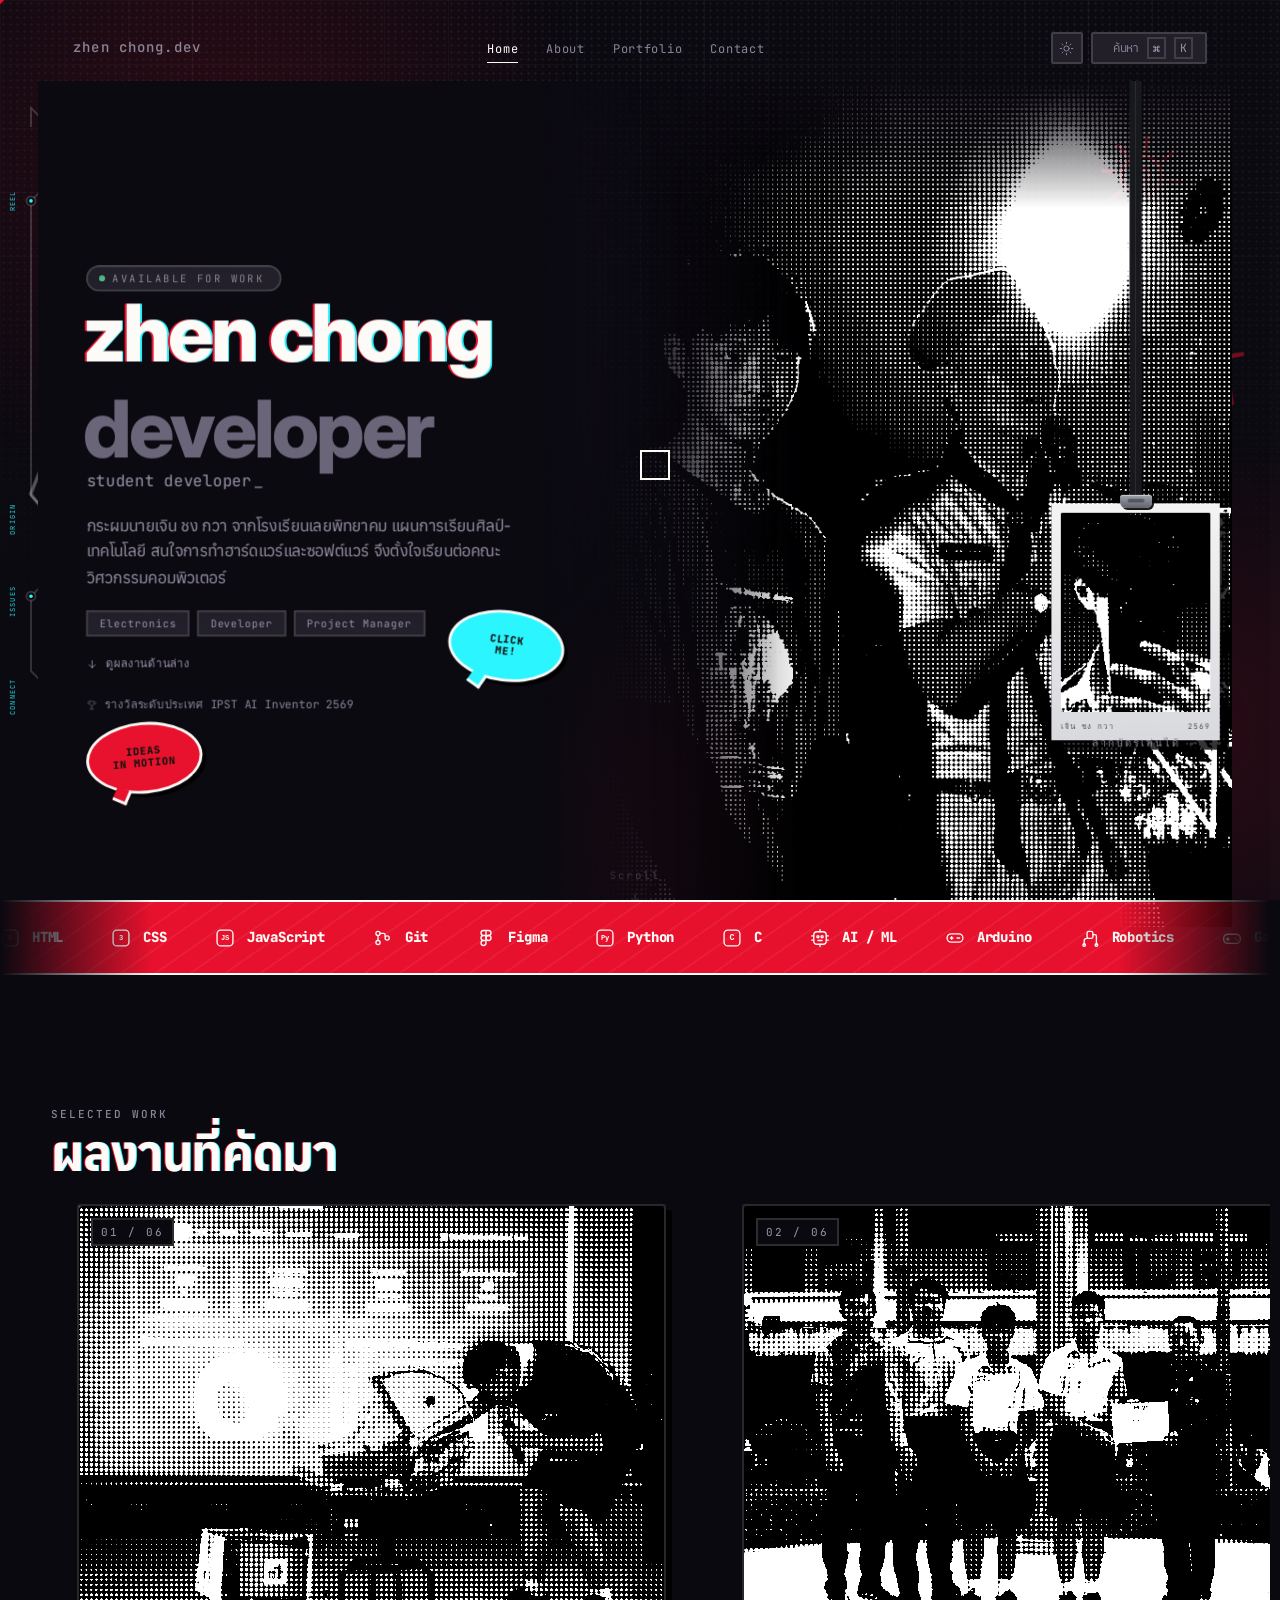
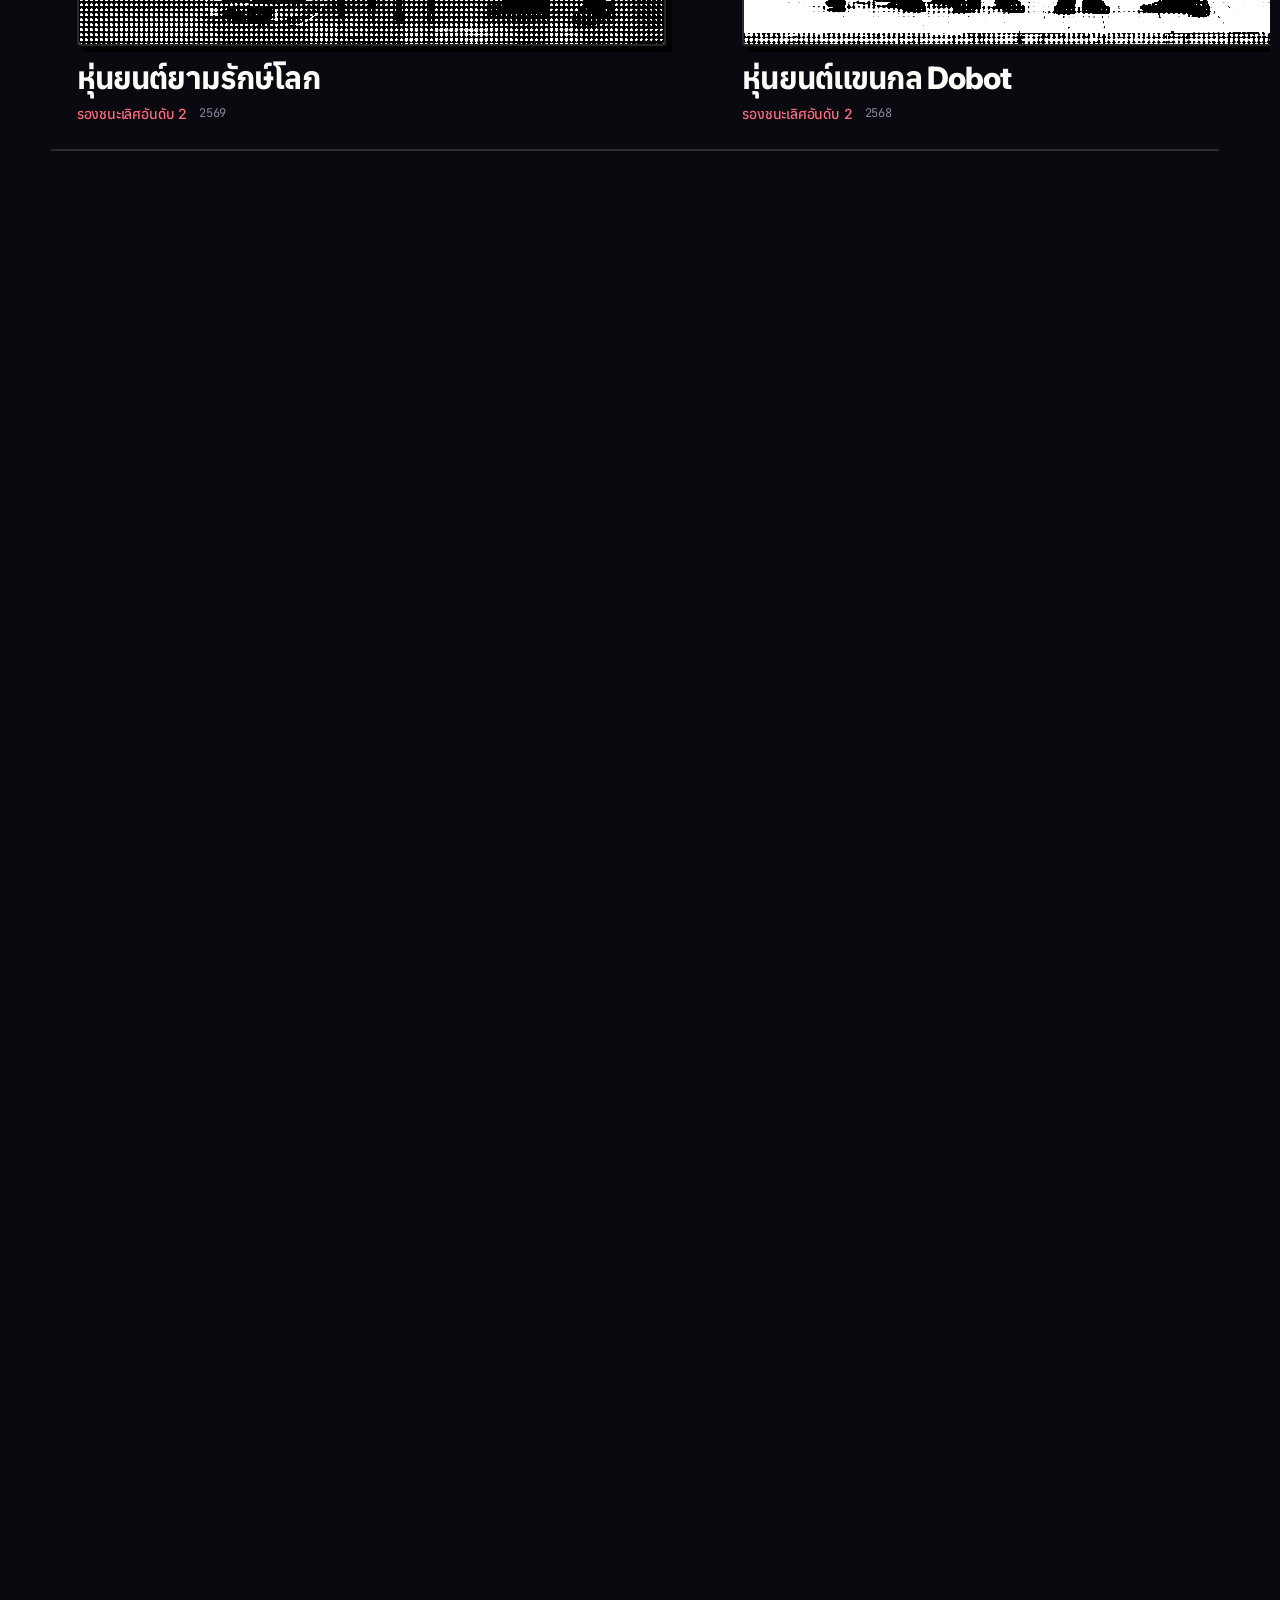
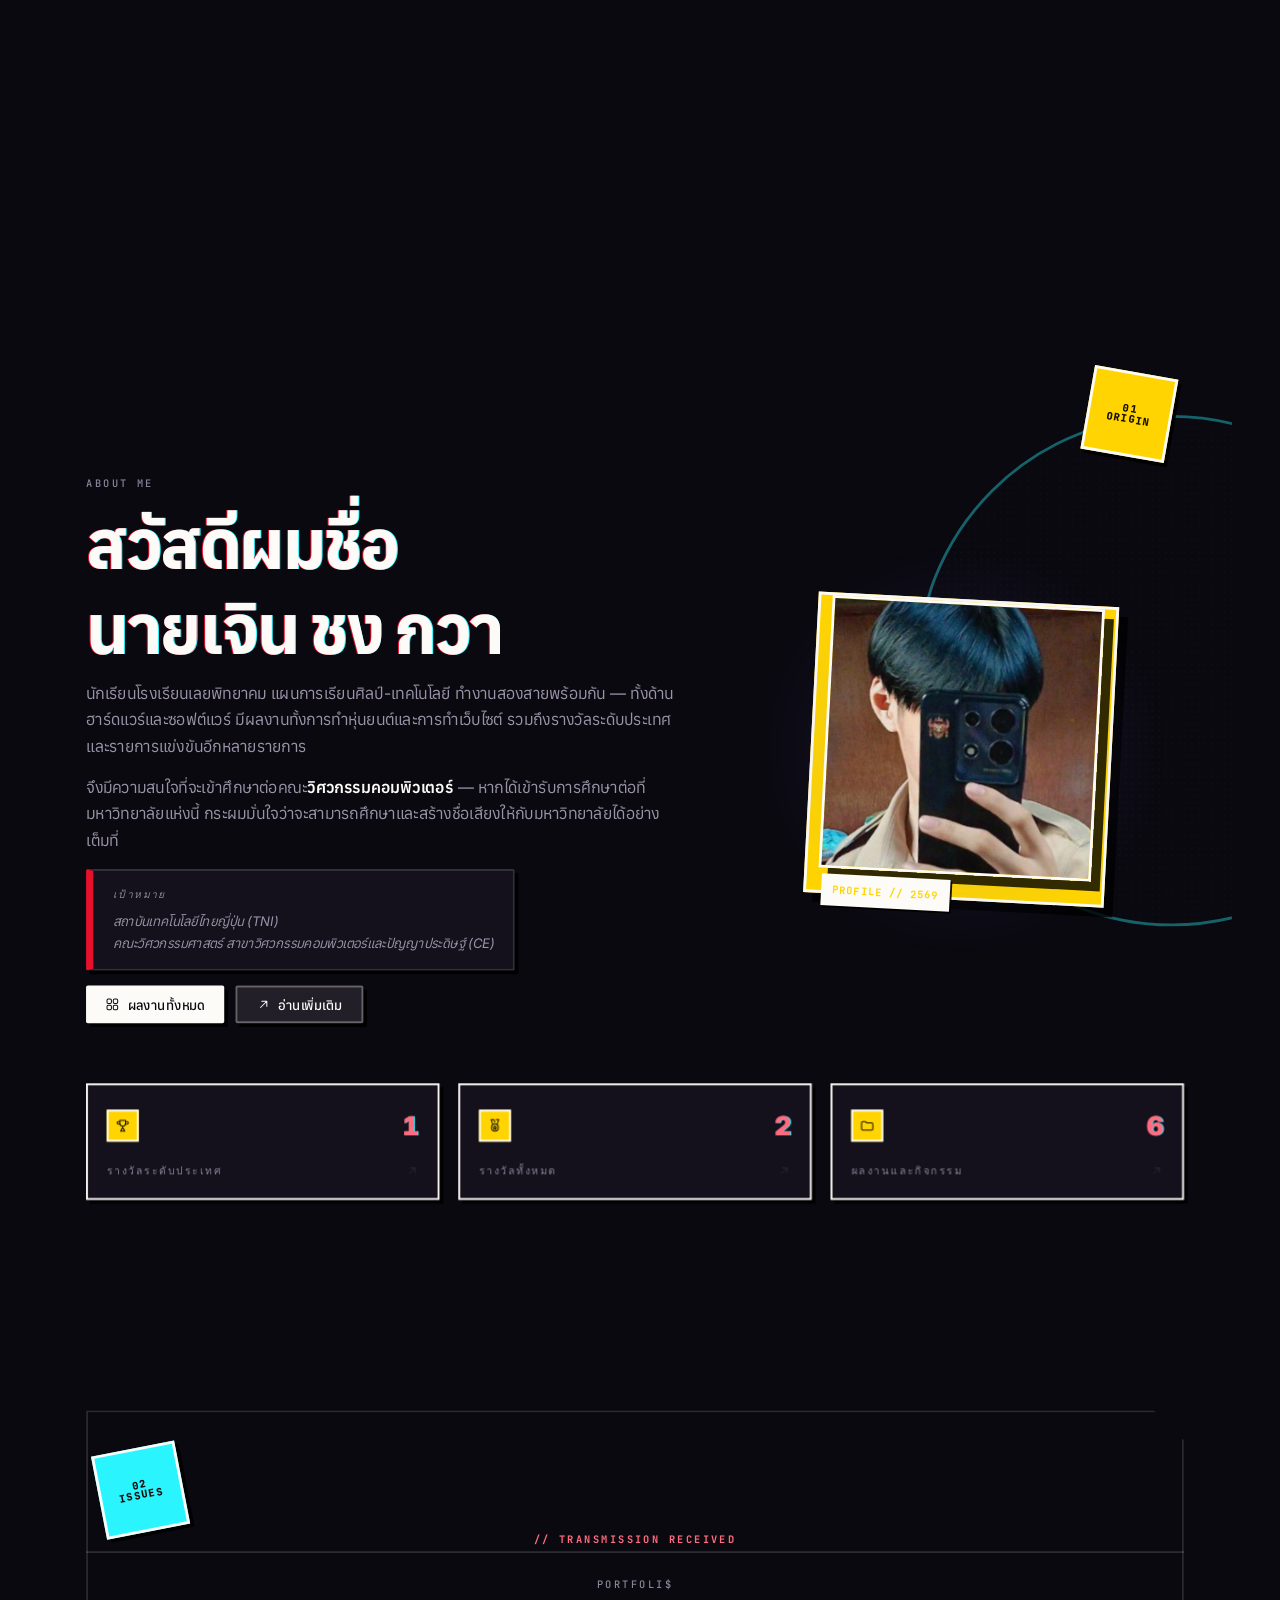
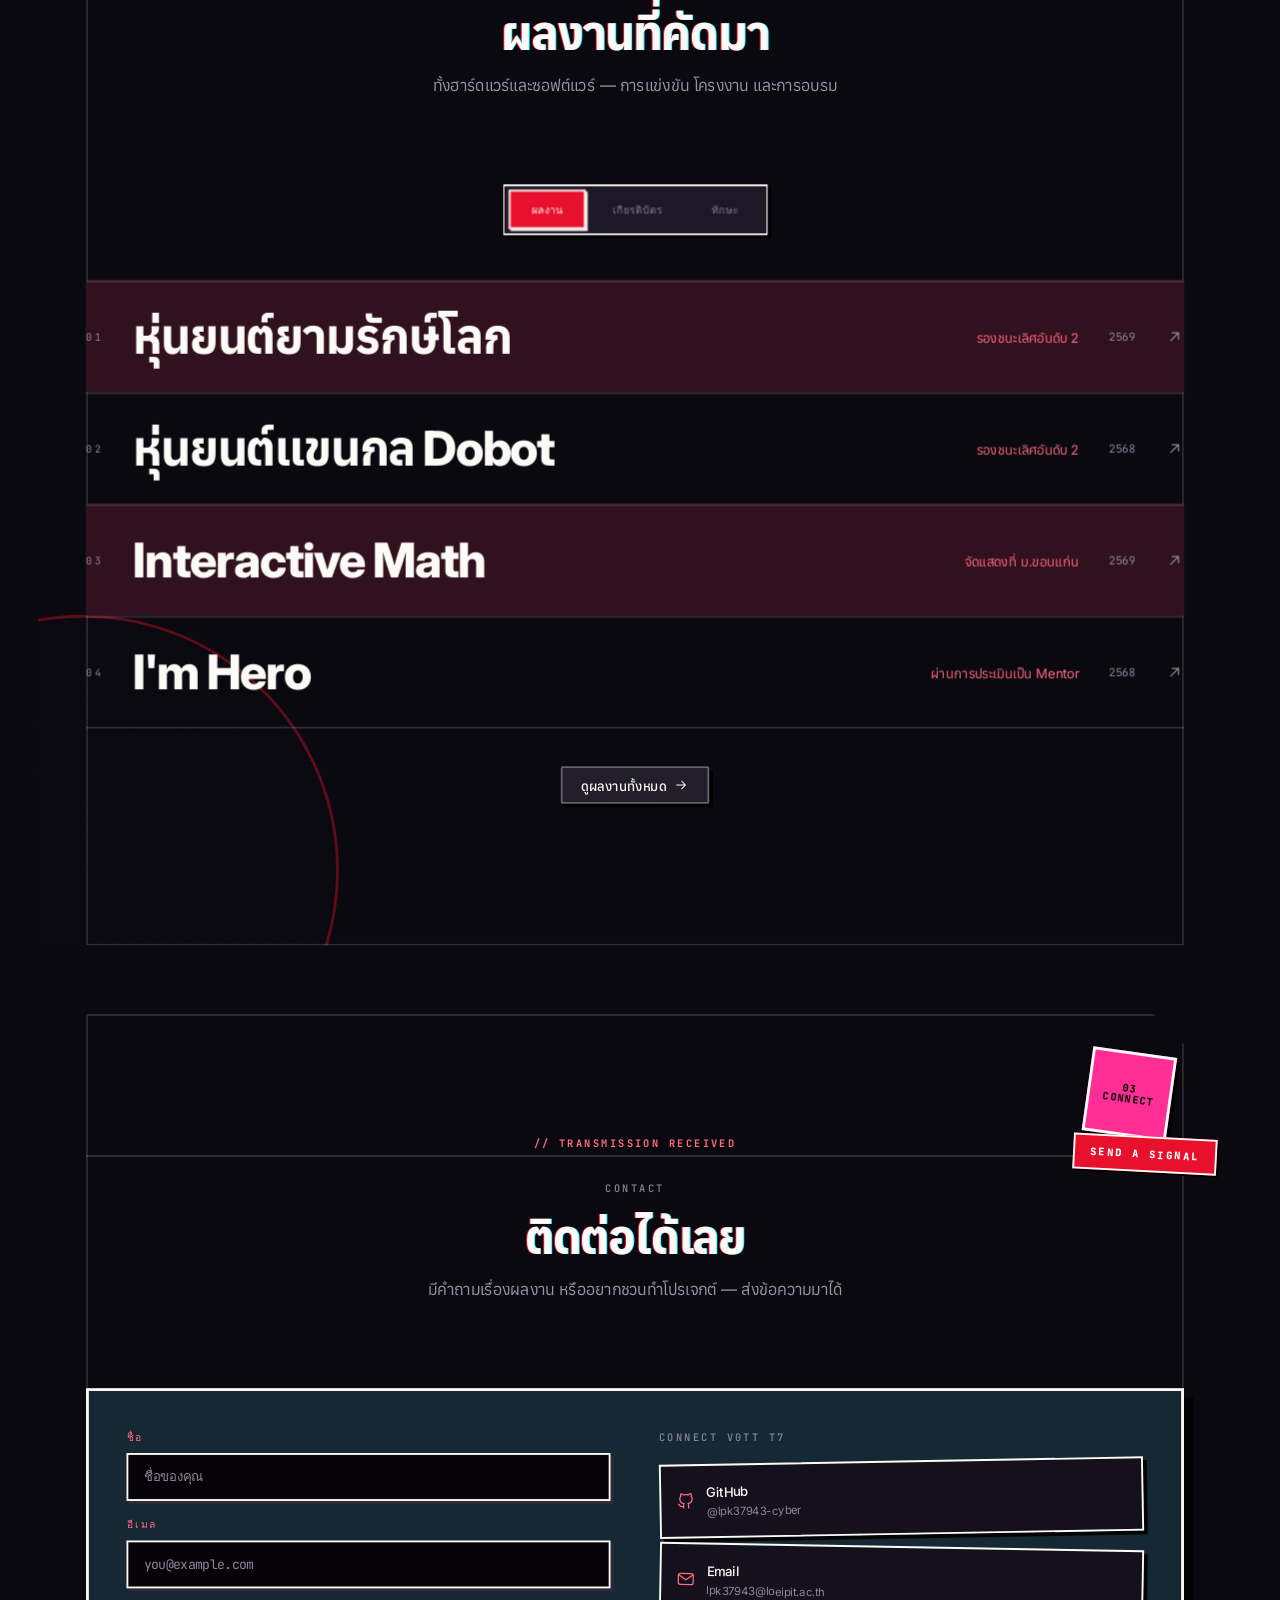
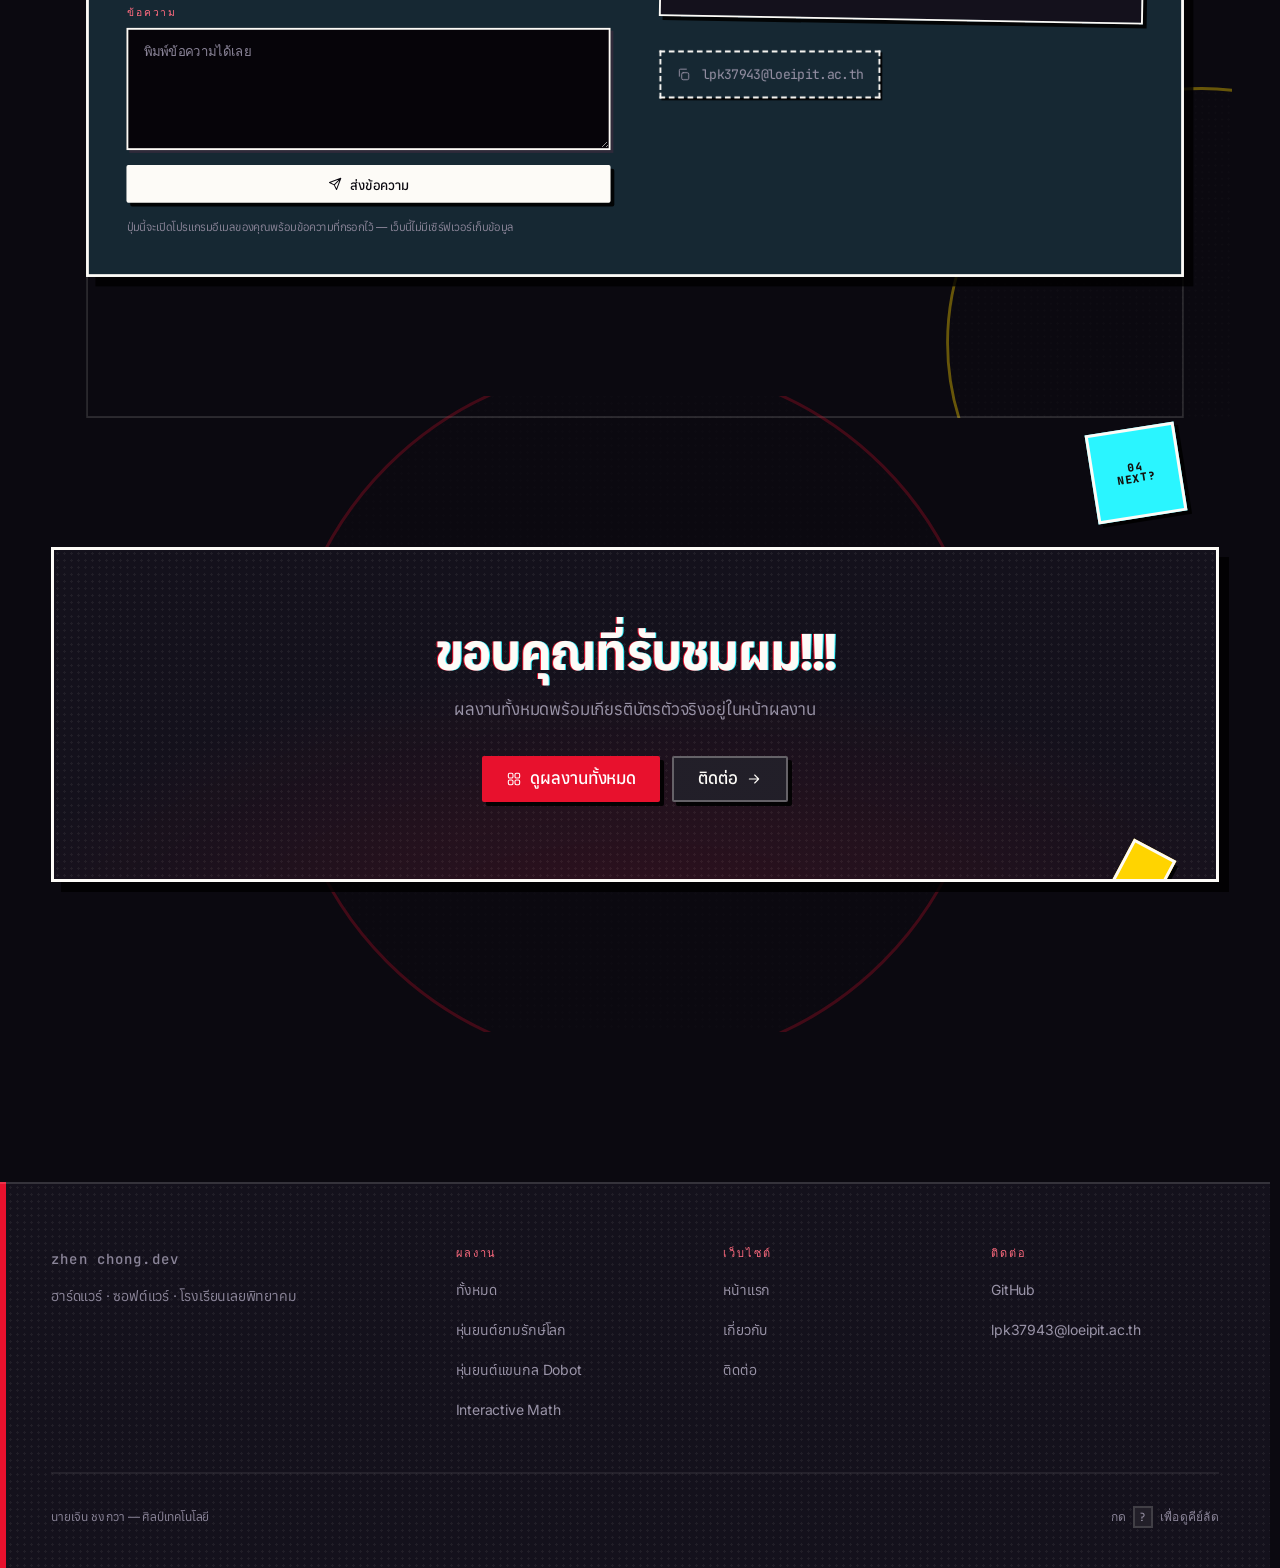
==== index.html @ d9b97643 "Publish the portfolio site A static site for university applications — no framework, no build step, " ====
<!DOCTYPE html>
<html lang="th" class="no-js" data-root="./">
<head>
<meta charset="UTF-8">
<meta name="viewport" content="width=device-width, initial-scale=1">
<title>Portfolio — zhenchongkwa</title>

<!-- ============================================================
     META + การ์ดตอนแชร์ลิงก์

     og:image ต้องเป็น URL เต็มเสมอ ตัวขูดข้อมูลของ LINE/Facebook อ่าน path
     แบบสัมพัทธ์ไม่ออก มันไม่ได้เปิดหน้าเว็บเหมือนเบราว์เซอร์ แค่ดึง HTML
     มาอ่าน <head> อย่างเดียว — ที่อยู่นี้ผูกกับโฮสต์ ถ้าย้ายต้องแก้ทุกหน้า
     ============================================================ -->
<meta name="description" content="พอร์ตโฟลิโอนายเจิน ชง กวา โรงเรียนเลยพิทยาคม — รางวัลระดับประเทศ IPST AI Inventor, หุ่นยนต์แขนกล Dobot และโครงงาน Interactive Math">
<meta name="theme-color" content="#0b0910">
<link rel="canonical" href="https://lpk37943-cyber.github.io/portfolio/">

<meta property="og:type" content="website">
<meta property="og:title" content="Portfolio — zhen chong kwa">
<meta property="og:description" content="รางวัลระดับประเทศ IPST AI Inventor · หุ่นยนต์แขนกล Dobot · Interactive Math">
<meta property="og:image" content="https://lpk37943-cyber.github.io/portfolio/assets/og-image.jpg">
<meta property="og:url" content="https://lpk37943-cyber.github.io/portfolio/">
<meta name="twitter:card" content="summary_large_image">

<link rel="icon" href="assets/favicon.svg" type="image/svg+xml">

<!-- ============================================================
     ธีม — ต้องรันก่อน CSS โหลด ไม่งั้นจะเห็นจอกระพริบเป็นสีตรงข้ามหนึ่งเฟรม
     ก่อนที่ค่าที่ผู้ใช้เลือกไว้จะถูกอ่าน (flash of wrong theme)
     ตัวนี้ต้องเป็นสคริปต์ inline เท่านั้น ไฟล์แยกโหลดไม่ทัน
     ============================================================ -->
<script>
(function () {
  var t = null;
  try { t = localStorage.getItem('pf-theme'); } catch (e) {}
  document.documentElement.dataset.theme = t === 'light' ? 'light' : 'dark';
})();
</script>

<!-- ฟอนต์: Inter (อังกฤษ) · Anuphan (ไทย) · JetBrains Mono (ป้ายกำกับ)
     preconnect สองบรรทัดช่วยลดเวลาโหลดฟอนต์ราว 100ms เพราะเปิดการเชื่อมต่อ
     ล่วงหน้าก่อนที่เบราว์เซอร์จะอ่านเจอว่าต้องโหลดจากที่ไหน -->
<link rel="preconnect" href="https://fonts.googleapis.com">
<link rel="preconnect" href="https://fonts.gstatic.com" crossorigin>
<link rel="stylesheet" href="https://fonts.googleapis.com/css2?family=Anuphan:wght@200..700&family=Inter:wght@100..900&family=JetBrains+Mono:wght@100..800&display=swap">

<!-- CSS แยกเป็นหลาย <link> ไม่ใช่ @import ในไฟล์เดียว
     เพราะ @import บังคับให้เบราว์เซอร์โหลดทีละไฟล์ต่อกันเป็นทอดๆ
     ส่วน <link> หลายเส้นโหลดพร้อมกันได้ทั้งหมด -->
<link rel="stylesheet" href="assets/css/tokens.css">
<link rel="stylesheet" href="assets/css/base.css">
<link rel="stylesheet" href="assets/css/layout.css">
<link rel="stylesheet" href="assets/css/components.css">
<link rel="stylesheet" href="assets/css/motion.css">
<link rel="stylesheet" href="assets/css/pages.css">

<script type="application/ld+json">
{
  "@context": "https://schema.org",
  "@type": "Person",
  "name": "เจิน ชง กวา",
  "jobTitle": "Student Developer",
  "url": "https://lpk37943-cyber.github.io/portfolio/",
  "sameAs": ["https://github.com/lpk37943-cyber"],
  "knowsAbout": ["Artificial Intelligence", "Robotics", "Electronics", "Front-end Development"],
  "alumniOf": "โรงเรียนเลยพิทยาคม จังหวัดเลย"
}
</script>
</head>

<body data-scene="home">

<!-- ============================================================
     ชั้นแสงเคลื่อนไหว — ฉากหลังของทั้งหน้า ทำด้วย CSS ล้วน

     ต้องเป็น element แรกใน <body> เพื่อให้วาดทับกริดแบน (body::before)
     แต่ยังอยู่ใต้เกรน (body::after) ตามลำดับการซ้อนที่ตั้งใจไว้ใน motion.css
     aria-hidden เพราะเป็นภาพประกอบล้วน ไม่มีข้อมูลที่ screen reader ต้องรู้

     ตรงนี้เคยเป็น <canvas> ฉาก 3D ที่เรนเดอร์แขนกลด้วย WebGL — ถอดออกแล้ว
     เหตุผลอยู่ที่หัวข้อ .ambient ใน assets/css/motion.css
     ============================================================ -->
<div class="ambient" aria-hidden="true"><i></i><i></i><i></i></div>

<!-- เส้นลายวงจร PCB ที่ขอบซ้าย — แถบความคืบหน้าการอ่านที่มีจุดบัดกรีคั่นตามหัวข้อ
     ตำแหน่งจุดคำนวณจากตำแหน่งจริงของแต่ละ section ในเอกสาร เส้นนี้จึงเป็น
     "แผนที่ย่อ" ของหน้า ไม่ใช่ของตกแต่ง — รูปเส้นสร้างโดย js/modules/spine.js
     เพราะจำนวนจุดเปลี่ยนตามหน้าและเปลี่ยนอีกทุกครั้งที่ย่อ-ขยายหน้าต่าง

     ⚠ pointer-events: none ถูกตั้งไว้ใน CSS แล้ว (กฎข้อ 6) — มันสูงเต็มจอ
     ถ้าลืม ลิงก์และปุ่มที่อยู่ใต้แถบนี้จะกดไม่ได้ทั้งแถบ -->
<div class="spine" data-spine aria-hidden="true"></div>

<!-- รูปทรงวิศวกรรมลอยเป็นฉากหลัง ลากได้ — รูปทรงถูกสร้างโดย js/modules/formes.js -->
<div class="formes" data-formes aria-hidden="true"></div>

<!-- ============================================================
     ฉากเปิด — ใยแมงมุมวาดตัวเองแล้วฉีกออกเป็นสองซีก
     เล่นครั้งเดียวต่อ session กดที่ไหนก็ข้ามได้

     ที่นี่มีแค่โครงสองซีก ส่วนใยกับข้อความถูกใส่ทีหลังโดย fx.js
     เพราะรูปใยสร้างด้วยตรีโกณ ไม่ใช่ path ที่เขียนมือได้
     ============================================================ -->
<div class="intro" data-intro>
  <div class="intro-tear intro-tear--l" aria-hidden="true"><div class="intro-stage" data-intro-stage></div></div>
  <div class="intro-tear intro-tear--r" aria-hidden="true"><div class="intro-stage" data-intro-stage></div></div>
</div>

<a class="skip-link" href="#main">ข้ามไปเนื้อหาหลัก</a>

<!-- ============================================================
     NAV — แคปซูลลอย กระจกจะติดตอนเลื่อนลง
     ============================================================ -->
<header class="site-header" data-scrolled="false">
  <nav class="nav" aria-label="เมนูหลัก">
    <a class="nav-brand" href="index.html"><span>zhen chong</span><span>.dev</span></a>

    <ul class="nav-links">
      <li><a class="nav-link" href="#hero" aria-current="page">Home</a></li>
      <li><a class="nav-link" href="#about">About</a></li>
      <li><a class="nav-link" href="#work">Portfolio</a></li>
      <li><a class="nav-link" href="#contact">Contact</a></li>
    </ul>

    <div class="nav-actions">
      <button type="button" class="icon-btn" data-magnet data-theme-toggle aria-label="สลับธีมสว่าง / มืด"></button>
      <button type="button" class="kbd-hint" data-magnet data-palette-open>
        <span data-icon="search"></span>
        ค้นหา
        <kbd>⌘</kbd><kbd>K</kbd>
      </button>
      <button type="button" class="nav-toggle" data-nav-toggle aria-expanded="false"
              aria-controls="nav-panel" aria-label="เปิดเมนู">
        <i></i><i></i><i></i>
      </button>
    </div>
  </nav>

  <div class="nav-panel" id="nav-panel" data-nav-panel data-open="false">
    <div>
      <ul>
        <li><a href="#hero">Home</a></li>
        <li><a href="#about">About</a></li>
        <li><a href="#work">Portfolio</a></li>
        <li><a href="#contact">Contact</a></li>
        <li><a href="work/index.html">ผลงานทั้งหมด</a></li>
      </ul>
    </div>
  </div>
</header>

<main id="main" data-comic-fx>

  <!-- ==========================================================
       HERO
       ========================================================== -->
  <section class="hero" id="hero">
    <!-- data-par = ขยับคนละความเร็วกับหน้า (โค้ดอยู่ที่ modules/scenes.js)
         แสงสองก้อนใช้ค่าคนละเครื่องหมาย จึงสวนทางกันตอนเลื่อน ทำให้รู้สึกว่า
         อยู่คนละระยะลึก — ถ้าไปทางเดียวกันทั้งคู่จะดูเหมือนภาพเดียวที่เลื่อนเฉยๆ
         ⚠ ห้ามใส่ data-par ทับ element ที่มี data-reveal (ทั้งคู่เขียน translate) -->
    <div class="glow glow--accent hero-glow-a" aria-hidden="true" data-par="0.35"></div>
    <div class="glow glow--warm hero-glow-b" aria-hidden="true" data-par="-0.25"></div>
    
    <!-- ==========================================================
         หน้าจอแรกแบบโปสเตอร์ — เต็มจอ ชนขอบ

         เลิกใช้ container แล้ว เพราะ container บังคับ max-width 1280px กับ
         ขอบ 64px รอบด้าน ผลคือหน้าเว็บ "ไม่เคยแตะขอบจอ" ซึ่งเป็นสัดส่วนของ
         เทมเพลต ไม่ใช่ของงานออกแบบ — ชื่อตัวยักษ์จึงถูกกักไว้ในกล่องกลางจอ
         และไม่มีน้ำหนักพอจะเป็นจุดเริ่มสายตา

         โครงใหม่เป็นสามชั้นซ้อนกัน ไม่ใช่กริดสองคอลัมน์:
           ชั้นหลัง  รูปถ่ายเม็ดจุดเต็มจอ ชิดขวา
           ชั้นกลาง  บัตรห้อยที่ห้อยลงมาจากขอบบน
           ชั้นหน้า  ชื่อตัวยักษ์นั่งชนขอบล่างซ้าย + แถบข้อมูลใต้ชื่อ
         ========================================================== -->

    <!-- ชั้นหลัง — รูปถ่ายเม็ดจุด กินครึ่งขวาที่คอลัมน์เนื้อหาไม่ได้ใช้
         ที่อยู่รูปมาจาก SITE.heroShot ใน data/projects.js (main.js เป็นคนต่อให้)
         mask ไล่จางทางซ้ายเว้นที่ให้ตัวหนังสือ ทางบนเว้นที่ให้แถบ nav -->
    <div class="hero-shot" data-hero-shot data-halftone data-ht-mode="hold" aria-hidden="true">
      <img alt="" data-hero-img data-label="zhen chong" data-ratio="4/3" decoding="async">
    </div>

    <!-- บัตรห้อยสายคล้อง — ลากได้ (ฟิสิกส์อยู่ใน modules/lanyard.js)
         ห้อยจากขอบบนทางขวา ถ่วงน้ำหนักกับคอลัมน์ข้อความทางซ้าย -->
    <div class="lanyard" data-lanyard data-dragged="false" data-par="0.15">
      <span class="lanyard-anchor" aria-hidden="true"></span>
      <svg class="lanyard-rope" aria-hidden="true">
        <path class="lanyard-strap" d=""></path>
        <path class="lanyard-strap-hi" d=""></path>
      </svg>

      <div class="lanyard-card">
        <span class="lanyard-clip" aria-hidden="true"></span>
        <div class="lanyard-photo" data-halftone data-ht-mode="hold">
          <!-- แทนที่ไฟล์นี้ด้วยรูปตัวเอง สัดส่วน 3:4 -->
          <img src="assets/img/portrait-card.jpg" alt="รูปโปรไฟล์"
               data-label="ใส่รูปที่นี่" data-ratio="3/4" draggable="false">
          <span class="lanyard-monogram" aria-hidden="true"><b>ZC</b><small>photo</small></span>
        </div>
        <span class="lanyard-name" aria-hidden="true">
          <span>เจิน ชง กวา</span><span>2569</span>
        </span>
      </div>

      <p class="lanyard-tip">ลากบัตรเล่นได้</p>
    </div>

    <!-- คอลัมน์เนื้อหา — เรียงลงมาชั้นเดียว ไม่มีอะไรลอยทับกัน
         ทุกอย่างอยู่ในกล่องเดียวกับ .container ของ section อื่น (กฎข้อ 11) -->
    <div class="hero-poster" data-depth="0.18">

      <span class="status-pill" data-reveal>
        <span class="status-dot"></span>
        Available for work
      </span>

      <!-- data-split ทำให้แต่ละบรรทัดเผยขึ้นมาจากใต้เส้นบังทีละบรรทัด (modules/type.js)
           data-depth ให้มันขยับตามเมาส์เล็กน้อย (modules/comic-fx.js) -->
      <h1 class="hero-name" data-split data-reveal data-glitch data-sense data-depth="0.3">
        <span class="hero-name-lit">zhen chong</span>
        <span class="hero-name-dim">developer</span>
      </h1>

      <div class="hero-bar" data-reveal>
        <p class="hero-role caret">student developer</p>

        <p class="hero-lede">
          กระผมนายเจิน ชง กวา จากโรงเรียนเลยพิทยาคม แผนการเรียนศิลป์-เทคโนโลยี
          สนใจการทำฮาร์ดแวร์และซอฟต์แวร์ จึงตั้งใจเรียนต่อคณะวิศวกรรมคอมพิวเตอร์
        </p>

        <!-- ลูกโป่ง CLICK ME อยู่ในแถวเดียวกับชิปโดยตั้งใจ
             มันจึงเกาะท้ายแถวชิปเสมอ ไม่ว่าคอลัมน์จะสูงเท่าไหร่
             จอแคบ = ไหลต่อท้ายชิปตามปกติ · จอกว้าง = ลอยออกไปทางขวาของแถว -->
        <div class="row row--tight hero-chips">
          <span class="chip">Electronics</span>
          <span class="chip">Developer</span>
          <span class="chip">Project Manager</span>
          <button type="button" class="comic-bubble comic-bubble--cyan" data-pop data-sense aria-label="Click me">CLICK<br>ME!</button>
        </div>

        <!-- ลิงก์ข้อความแทนปุ่มสองปุ่ม — หน้าจอแรกมีทางเดินทางเดียวคือ "เลื่อนลง"
             ปุ่มทึบสองปุ่มเรียกความสนใจแรงเกินกว่าที่ควรได้ในจอที่เนื้อหาสงบแบบนี้ -->
        <p class="hero-more mono-note">
          <a href="#work" data-magnet data-sense><span data-icon="arrowDown"></span> ดูผลงานด้านล่าง</a>
        </p>

        <p class="hero-award mono-note">
          <span data-icon="trophy"></span> รางวัลระดับประเทศ IPST AI Inventor 2569
        </p>
      </div>

      <!-- ลูกโป่ง IDEAS IN MOTION — ช่องว่างซ้ายเหนือชื่อ (เฉพาะจอกว้างมาก)
           เป็นลูกคนสุดท้ายของ .hero-poster ซึ่ง position: relative อยู่แล้ว
           จอที่ช่องซ้ายแคบเกินไป = ไหลต่อท้ายคอลัมน์ตามปกติ ไม่หลุดจอ -->
      <button type="button" class="comic-bubble comic-bubble--red" data-pop data-sense aria-label="Ideas in motion">IDEAS<br>IN MOTION</button>
    </div>

    <span class="scroll-hint" aria-hidden="true">
      Scroll
      <span data-icon="arrowDown"></span>
    </span>
  </section>

  <!-- ==========================================================
       แถบเครื่องมือเลื่อน
       ========================================================== -->
  <div class="marquee comic-ribbon" aria-label="เครื่องมือที่ใช้">
    <div class="marquee-track" data-marquee></div>
  </div>

  <!-- ==========================================================
       REEL — ผลงานไถลผ่านหน้าจอตอนเลื่อน

       มาร์กอัปของแผงถูกสร้างโดย renderReel ใน js/modules/render.js
       การตรึงจออยู่ที่ js/modules/reel.js · หน้าตาอยู่ที่หัวข้อ REEL ใน pages.css

       data-sticky บอก scenes.js ว่าห้ามใส่ scale ให้ส่วนนี้ตอนเลื่อนพ้น
       เพราะ scale ทำให้ตัวมันกลายเป็น containing block แล้ว position: sticky
       ข้างในจะเลิกตรึงทันที (เหตุผลเต็มอยู่ที่ initScenes ใน modules/scenes.js)

       ค่าตั้งต้นของส่วนนี้คือแถบเลื่อนแนวนอนที่ปัดเองได้ ซึ่งใช้งานได้ครบแม้
       JavaScript ตายสนิท reel.js จะอัปเกรดเป็นโหมดตรึงให้เมื่อเครื่องไหว
       ========================================================== -->
  <section class="reel" id="reel" data-reel data-sticky
           data-spine-label="REEL" aria-labelledby="reel-heading">
    <div class="reel-pin">

      <div class="reel-head">
        <span class="eyebrow" data-scramble data-reveal>Selected work</span>
        <h2 id="reel-heading" class="gradient-text" data-split data-reveal
            style="font-size:var(--t-h2)">ผลงานที่คัดมา</h2>
      </div>

      <div class="reel-track" data-reel-track></div>

      <div class="reel-rail" aria-hidden="true"><i></i></div>

    </div>
  </section>

  <!-- ==========================================================
       ABOUT
       ========================================================== -->
  <section class="section comic-chapter comic-chapter--about" id="about"
           data-spine-label="ORIGIN">
    <span class="chapter-mark chapter-mark--about" data-depth="0.12" aria-hidden="true">01<br>ORIGIN</span>
    <div class="container">
      <div class="split split--text-lead">

        <div class="stack">
          <span class="eyebrow" data-scramble data-reveal>About me</span>

          <h2 class="gradient-text" data-split style="font-size:var(--t-h1)" data-reveal>
            <!-- หนึ่ง <span> = หนึ่งบรรทัด (แบบเดียวกับ h1 ของ hero)
                 ห้ามใช้ <br> หรือปล่อยข้อความลอยนอก <span> — splitOne ใน type.js
                 ถือว่า "ลูกแต่ละตัวคือหนึ่งบรรทัด" แล้วข้ามข้อความที่ไม่ได้ห่อไปเลย
                 <br> จึงกลายเป็นบรรทัดว่างสูงเต็มบรรทัด และข้อความที่ลอยอยู่จะไม่ได้หน้ากาก -->
            <span>สวัสดีผมชื่อ</span>
            <span>นายเจิน ชง กวา</span>
          </h2>

          <p class="text-soft" data-reveal>
            นักเรียนโรงเรียนเลยพิทยาคม แผนการเรียนศิลป์-เทคโนโลยี ทำงานสองสายพร้อมกัน —
            ทั้งด้านฮาร์ดแวร์และซอฟต์แวร์ มีผลงานทั้งการทำหุ่นยนต์และการทำเว็บไซต์
            รวมถึงรางวัลระดับประเทศและรายการแข่งขันอีกหลายรายการ
          </p>

          <p class="text-soft" data-reveal>
            จึงมีความสนใจที่จะเข้าศึกษาต่อคณะ<strong>วิศวกรรมคอมพิวเตอร์</strong> —
            หากได้เข้ารับการศึกษาต่อที่มหาวิทยาลัยแห่งนี้
            กระผมมั่นใจว่าจะสามารถศึกษาและสร้างชื่อเสียงให้กับมหาวิทยาลัยได้อย่างเต็มที่
          </p>

          <blockquote class="quote-box" data-reveal>
            <span class="eyebrow" data-scramble style="display:block;margin-bottom:var(--s-2)">เป้าหมาย</span>
            สถาบันเทคโนโลยีไทยญี่ปุ่น (TNI)<br>
            คณะวิศวกรรมศาสตร์ สาขาวิศวกรรมคอมพิวเตอร์และปัญญาประดิษฐ์ (CE)
          </blockquote>

          <div class="row" data-reveal>
            <a data-magnet class="btn btn--primary" href="work/index.html">
              <span data-icon="grid"></span> ผลงานทั้งหมด
            </a>
            <a data-magnet class="btn btn--secondary" href="about.html">
              <span data-icon="arrowUpRight"></span> อ่านเพิ่มเติม
            </a>
          </div>
        </div>

        <!-- ไม่ใส่ data-halftone ตรงนี้โดยตั้งใจ — ชั้นเม็ดจุดโหมด hold เป็นแผ่นทึบที่บังรูป
             ไว้จนกว่าจะชี้เมาส์ (ดู [data-halftone="on"]::after ใน components.css)
             กรอบนี้ต้องการให้เห็นรูปสีจริงตลอดเวลา จึงไม่ผูกเอฟเฟกต์ไว้เลย -->
        <div class="portrait" data-reveal="scale">
          <!-- แทนที่ด้วยรูปตัวเอง สัดส่วนจัตุรัส -->
          <!-- data-par อยู่ที่ <img> ไม่ใช่ที่ .portrait ซึ่งถือ data-reveal อยู่
               ถ้าใส่ที่ตัวเดียวกันจะแย่งกันเขียน translate แล้วรูปจะกระตุก -->
          <img src="assets/img/portrait.jpg" alt="รูปโปรไฟล์" data-par="0.12"
               data-label="ใส่รูปที่นี่" data-ratio="1/1" loading="lazy">
        </div>

      </div>

      <!-- การ์ดสถิติ — ตัวเลขมาจาก SITE.stats ใน data/projects.js -->
      <div class="grid grid--3" style="margin-top:var(--s-16)" data-stats></div>
    </div>
  </section>

  <!-- ==========================================================
       SHOWCASE — สลับสามแท็บ
       ========================================================== -->
  <section class="section section--ruled comic-chapter comic-chapter--work" id="work" data-spine-label="ISSUES">
    <span class="chapter-mark chapter-mark--work" data-depth="0.08" aria-hidden="true">02<br>ISSUES</span>
    <div class="container-wide">

      <div class="section-head section-head--center">
        <span class="eyebrow" data-scramble data-reveal>Portfolio</span>
        <h2 class="gradient-text" data-split data-reveal>ผลงานที่คัดมา</h2>
        <p data-reveal>ทั้งฮาร์ดแวร์และซอฟต์แวร์ — การแข่งขัน โครงงาน และการอบรม</p>
      </div>

      <div class="tabs" data-tabs data-tilt data-sense style="margin-bottom:var(--s-12)" data-reveal>
        <span class="tabs-thumb" aria-hidden="true"></span>
        <div role="tablist" aria-label="หมวดผลงาน" style="display:flex;gap:var(--s-1)">
          <button type="button" class="tab" role="tab" id="tab-work"
                  aria-controls="panel-work" aria-selected="true">ผลงาน</button>
          <button type="button" class="tab" role="tab" id="tab-cert"
                  aria-controls="panel-cert" aria-selected="false" tabindex="-1">เกียรติบัตร</button>
          <button type="button" class="tab" role="tab" id="tab-tech"
                  aria-controls="panel-tech" aria-selected="false" tabindex="-1">ทักษะ</button>
        </div>
      </div>

      <div class="tab-panel" id="panel-work" role="tabpanel" aria-labelledby="tab-work">
        <div class="pindex" data-project-index data-limit="4"></div>
        <noscript>
          <p class="text-soft" style="text-align:center;padding:var(--s-10)">
            การ์ดผลงานสร้างด้วย JavaScript — เปิด JavaScript แล้วโหลดหน้าใหม่
            หรือดูรายการทั้งหมดที่ <a href="work/index.html" style="text-decoration:underline">หน้าผลงาน</a>
          </p>
        </noscript>
        <div class="row row--center" style="margin-top:var(--s-10)">
          <a data-magnet class="btn btn--secondary" href="work/index.html" data-sense data-glitch>
            ดูผลงานทั้งหมด <span data-icon="arrowRight"></span>
          </a>
        </div>
      </div>

      <div class="tab-panel" id="panel-cert" role="tabpanel" aria-labelledby="tab-cert" hidden>
        <p class="mono-note" style="text-align:center;margin-bottom:var(--s-8)">
          กดที่เกียรติบัตรเพื่อดูขนาดเต็ม
        </p>
        <div class="cert-grid" data-certs></div>
      </div>

      <div class="tab-panel" id="panel-tech" role="tabpanel" aria-labelledby="tab-tech" hidden>
        <div class="grid grid--tech" data-tools></div>
      </div>

    </div>
  </section>

  <!-- ==========================================================
       CONTACT
       ========================================================== -->
  <section class="section section--ruled comic-chapter comic-chapter--contact" id="contact" data-spine-label="CONNECT">
    <span class="chapter-mark chapter-mark--contact" data-depth="0.1" aria-hidden="true">03<br>CONNECT</span>
    <div class="container">

      <div class="section-head section-head--center">
        <span class="eyebrow" data-scramble data-reveal>Contact</span>
        <h2 class="gradient-text" data-split data-reveal>ติดต่อได้เลย</h2>
        <p data-reveal>มีคำถามเรื่องผลงาน หรืออยากชวนทำโปรเจกต์ — ส่งข้อความมาได้</p>
      </div>

      <div class="split split--top">

        <form class="stack" data-contact-form novalidate style="width:100%">
          <div class="field" style="width:100%">
            <label class="field-label" for="f-name">ชื่อ</label>
            <input class="input" id="f-name" name="name" type="text"
                   autocomplete="name" placeholder="ชื่อของคุณ" required>
          </div>
          <div class="field" style="width:100%">
            <label class="field-label" for="f-mail">อีเมล</label>
            <input class="input" id="f-mail" name="email" type="email"
                   autocomplete="email" placeholder="you@example.com" required>
          </div>
          <div class="field" style="width:100%">
            <label class="field-label" for="f-msg">ข้อความ</label>
            <textarea class="input" id="f-msg" name="message"
                      placeholder="พิมพ์ข้อความได้เลย" required></textarea>
          </div>
          <button type="submit" data-magnet class="btn btn--primary btn--full" data-sense data-glitch>
            <span data-icon="send"></span> ส่งข้อความ
          </button>
          <p class="form-note">
            ปุ่มนี้จะเปิดโปรแกรมอีเมลของคุณพร้อมข้อความที่กรอกไว้ — เว็บนี้ไม่มีเซิร์ฟเวอร์เก็บข้อมูล
          </p>
        </form>

        <div class="stack" style="width:100%">
          <span class="eyebrow" data-scramble>Connect with me</span>
          <div class="grid grid--2" style="width:100%;gap:var(--s-3)" data-socials></div>

          <button type="button" class="copy-mail" data-copy="lpk37943@loeipit.ac.th"
                  style="margin-top:var(--s-4)">
            <span data-icon="copy"></span>
            <span data-site-email>lpk37943@loeipit.ac.th</span>
          </button>
        </div>

      </div>
    </div>
  </section>

  <!-- ==========================================================
       CTA
       ========================================================== -->
  <section class="section comic-chapter comic-chapter--cta">
    <span class="chapter-mark chapter-mark--cta" data-depth="0.14" aria-hidden="true">04<br>NEXT?</span>
    <div class="container">
      <div class="cta" data-reveal="scale">
        <h2 class="gradient-text" data-split>ขอบคุณที่รับชมผม!!!</h2>
        <p>ผลงานทั้งหมดพร้อมเกียรติบัตรตัวจริงอยู่ในหน้าผลงาน</p>
        <div class="row row--center">
          <a data-magnet class="btn btn--accent btn--lg" href="work/index.html" data-sense data-glitch>
            <span data-icon="grid"></span> ดูผลงานทั้งหมด
          </a>
          <a data-magnet class="btn btn--secondary btn--lg" href="#contact" data-sense>
            ติดต่อ <span data-icon="arrowRight"></span>
          </a>
        </div>
      </div>
    </div>
  </section>

</main>

<footer class="site-footer">
  <div class="container">
    <div class="footer-grid">

      <div class="footer-col footer-brand">
        <p class="nav-brand" style="margin-bottom:var(--s-3)">
          <span>zhen chong</span><span>.dev</span>
        </p>
        <p class="text-faint" style="font-size:var(--t-small);max-width:34ch">
          ฮาร์ดแวร์ · ซอฟต์แวร์ · โรงเรียนเลยพิทยาคม
        </p>
      </div>

      <div class="footer-col">
        <h4>ผลงาน</h4>
        <ul>
          <li><a href="work/index.html">ทั้งหมด</a></li>
          <li><a href="work/ai-inventor.html">หุ่นยนต์ยามรักษ์โลก</a></li>
          <li><a href="work/dobot.html">หุ่นยนต์แขนกล Dobot</a></li>
          <li><a href="work/interactive-math.html">Interactive Math</a></li>
        </ul>
      </div>

      <div class="footer-col">
        <h4>เว็บไซต์</h4>
        <ul>
          <li><a href="index.html">หน้าแรก</a></li>
          <li><a href="about.html">เกี่ยวกับ</a></li>
          <li><a href="#contact">ติดต่อ</a></li>
        </ul>
      </div>

      <div class="footer-col">
        <h4>ติดต่อ</h4>
        <ul>
          <li><a href="https://github.com/lpk37943-cyber" target="_blank" rel="noopener noreferrer">GitHub</a></li>
          <li><a data-site-email href="mailto:lpk37943@loeipit.ac.th">อีเมล</a></li>
        </ul>
      </div>

    </div>

    <div class="footer-bottom">
      <span>นายเจิน ชง กวา — ศิลป์เทคโนโลยี</span>
      <span class="mono-note">กด <kbd>?</kbd> เพื่อดูคีย์ลัด</span>
    </div>
  </div>
</footer>

<!-- ============================================================
     COMMAND PALETTE (⌘K)
     ============================================================ -->
<dialog class="palette" data-palette aria-label="ค้นหาและคำสั่ง">
  <div class="palette-search">
    <span data-icon="search"></span>
    <input type="text" data-palette-input placeholder="พิมพ์เพื่อค้นหาผลงานหรือคำสั่ง…"
           autocomplete="off" spellcheck="false" aria-label="ค้นหา">
  </div>
  <div class="palette-list" data-palette-list role="listbox" aria-label="ผลการค้นหา"></div>
  <div class="palette-foot">
    <span><kbd>↑</kbd><kbd>↓</kbd> เลื่อน</span>
    <span><kbd>↵</kbd> เลือก</span>
    <span><kbd>esc</kbd> ปิด</span>
  </div>
</dialog>

<!-- ============================================================
     กล่องคีย์ลัด (กด ?)
     ============================================================ -->
<dialog class="palette" data-help aria-label="คีย์ลัด">
  <div class="palette-search" style="justify-content:space-between">
    <strong style="font-size:var(--t-small)">คีย์ลัด</strong>
    <button type="button" class="lightbox-close" data-help-close aria-label="ปิด"
            data-icon="close"></button>
  </div>
  <div class="palette-list">
    <button type="button" class="palette-item"><span>ค้นหา / คำสั่ง</span><span class="meta"><kbd>⌘</kbd><kbd>K</kbd></span></button>
    <button type="button" class="palette-item"><span>ค้นหา</span><span class="meta"><kbd>/</kbd></span></button>
    <button type="button" class="palette-item"><span>ไปหน้าแรก</span><span class="meta"><kbd>g</kbd><kbd>h</kbd></span></button>
    <button type="button" class="palette-item"><span>ไปหน้าผลงาน</span><span class="meta"><kbd>g</kbd><kbd>w</kbd></span></button>
    <button type="button" class="palette-item"><span>ไปหน้าเกี่ยวกับ</span><span class="meta"><kbd>g</kbd><kbd>a</kbd></span></button>
    <button type="button" class="palette-item"><span>ปิดกล่อง</span><span class="meta"><kbd>esc</kbd></span></button>
  </div>
</dialog>

<!-- ============================================================
     สคริปต์ — เป็น <script> ธรรมดา ไม่ใช่ type="module" โดยตั้งใจ
     เพราะ module ถูก CORS บล็อกเมื่อเปิดจาก file:// ทำให้ดับเบิลคลิกไฟล์แล้วเว็บตาย
     ทุกไฟล์ห่อตัวเองด้วย IIFE และฝากของไว้ที่ window.PF ตัวเดียว

     ลำดับสำคัญ: icons กับ data ต้องมาก่อน เพราะ palette/render ใช้ของจากสองตัวนี้
     main.js ต้องอยู่ท้ายสุดเสมอ
     defer ทำให้โหลดพร้อมกันทุกไฟล์แต่รันตามลำดับหลัง HTML พร้อม
     ============================================================ -->
<script defer src="assets/js/icons.js"></script>
<script defer src="assets/js/data/projects.js"></script>
<script defer src="assets/js/modules/media.js"></script>
<script defer src="assets/js/modules/halftone.js"></script>
<script defer src="assets/js/modules/reveal.js"></script>
<script defer src="assets/js/modules/nav.js"></script>
<script defer src="assets/js/modules/tabs.js"></script>
<script defer src="assets/js/modules/fx.js"></script>
<script defer src="assets/js/modules/comic-fx.js"></script>
<script defer src="assets/js/modules/ui.js"></script>
<script defer src="assets/js/modules/palette.js"></script>
<script defer src="assets/js/modules/render.js"></script>
<script defer src="assets/js/modules/lanyard.js"></script>
<script defer src="assets/js/modules/formes.js"></script>
<script defer src="assets/js/modules/type.js"></script>
<script defer src="assets/js/modules/smooth.js"></script>
<script defer src="assets/js/modules/scenes.js"></script>
<!-- reel.js อยู่ที่หน้านี้หน้าเดียว (ฟิล์มสตริปมีเฉพาะหน้าแรก)
     main.js จึงต้องเรียกมันด้วย PF.initReel?.() ไม่ใช่เรียกตรงๆ ตามกฎข้อ 9
     ต้องมาหลัง scenes.js เพราะใช้ PF.docTop ที่ไฟล์นั้นเป็นคนฝากไว้ -->
<script defer src="assets/js/modules/reel.js"></script>
<script defer src="assets/js/modules/spine.js"></script>
<script defer src="assets/js/main.js"></script>
</body>
</html>
---- assets/css/tokens.css ----
/* ============================================================================
   tokens.css — ค่าคงที่ทั้งเว็บอยู่ไฟล์นี้ไฟล์เดียว

   กฎ: ไฟล์ CSS อื่นห้ามเขียนค่าสี ขนาด หรือ easing เป็นตัวเลขดิบ ต้องอ้าง var()
   จากที่นี่เสมอ เพราะพอร์ตนี้มีทั้งหน้าแรก หน้ารวมผลงาน และหน้า case study อีกสี่หน้า
   ถ้าปล่อยให้ hardcode จะเพี้ยนกันเองแบบที่เคยเกิดใน Interactive Math มาแล้ว

   ---------------------------------------------------------------------------
   ธีม: คอมิก — สีจัด ขอบหนา เงาแข็ง พื้นผิว halftone

   เดิมพาเลตอิงเว็บไซต์ Linear (indigo บนดำอมเทา) ซึ่งสุภาพและอ่านง่ายแต่ไม่มีบุคลิก
   ตอนนี้เปลี่ยนเป็นภาษาภาพแบบหนังสือการ์ตูน โดยใช้เทคนิคทั่วไปของงานคอมิก
   (จุด halftone, ขอบสีเหลื่อม, พาเนลขอบหนา, เงาแข็งไม่ฟุ้ง) ไม่ได้ลอกงานของใคร

   สามอย่างที่ทำให้ "เป็นคอมิก" ไม่ใช่แค่ "สีแดง":
     1. เงาต้องแข็ง — ออฟเซ็ตทึบ ไม่มีการฟุ้ง (หมึกพิมพ์ไม่มี blur)
     2. ขอบต้องหนาและทึบ ไม่ใช่ hairline โปร่ง
     3. พื้นผิวต้องเป็นจุด ไม่ใช่ไล่สีเนียน (ข้อจำกัดของแท่นพิมพ์สมัยก่อน)

   "ดำแต่ไม่ดำสนิท" ยังใช้อยู่ — #0b0910 มีสีม่วงเจือนิดเดียว ทำให้จอ OLED
   ไม่ดูเป็นหลุมดำ และทำให้ขอบสว่างโปร่งมองเห็นได้จริง
   ========================================================================= */

:root {
  /* ---------- พื้นหลัง ----------
     ไล่จากมืดสุด (bg) ขึ้นมาหาพื้นผิวที่ "ยกระดับ" ทีละขั้น
     surface = การ์ดปกติ, raised = การ์ดที่ hover อยู่, sunken = ช่องกรอกข้อมูล */
  --bg:            #0b0910;
  --bg-sunken:     #060409;
  --surface:       #14111c;
  --surface-raised:#1c1826;
  --surface-glass: rgba(20, 17, 28, .82);   /* nav + modal — ต้องคู่กับ backdrop-filter */

  /* ---------- ตัวหนังสือ ----------
     ตัวเลขข้างล่างวัดกับ --surface-raised ซึ่งเป็นพื้นที่ "สว่างที่สุด" ที่ตัวหนังสือ
     ไปวางอยู่ได้ (การ์ดตอนถูก hover) — เป็นกรณีแย่ที่สุดจริง ไม่ใช่วัดกับ --bg
     ที่จะได้ตัวเลขสวยกว่าความเป็นจริงประมาณ 0.4

       --ink        16.8 : 1   ผ่าน AAA
       --ink-soft    5.9 : 1   ผ่าน AA
       --ink-faint   4.9 : 1   ผ่าน AA  ← ตัวเตี้ยสุดที่ยังใช้กับตัวหนังสือได้
       --ink-dim     3.5 : 1   วัดกับ --bg เท่านั้น เพราะใช้ที่เดียวคือหัวข้อยักษ์
                               บรรทัดที่สองของ hero ซึ่งไม่เคยวางบนการ์ด
                               ผ่าน AA สำหรับตัวใหญ่ (≥24px หนา หรือ ≥18.66px)
       --ink-ghost   1.4 : 1   ไม่ผ่านอะไรเลย

     กฎที่ห้ามแหก:
       ตัวหนังสือขนาดปกติ → ห้ามจางกว่า --ink-faint
       หัวข้อยักษ์          → ห้ามจางกว่า --ink-dim
       --ink-ghost         → ใช้ได้เฉพาะของตกแต่งที่ลบทิ้งแล้วไม่มีใครเสียข้อมูล
                             (เลข 404, ลูกศรประดับมุมการ์ด)

     ⚠ ธีมคอมิกเพิ่มกฎข้อที่สี่: --accent (แดง) ได้แค่ 3.9:1 บนพื้นมืด
       จึงใช้ได้เฉพาะหัวข้อใหญ่ ขอบ และของตกแต่ง — ห้ามใช้กับเนื้อความเด็ดขาด
       ถ้าต้องการตัวหนังสือสีแดงที่อ่านได้ ให้ใช้ --accent-ink

     ขาวเป็น #fdfbf7 ไม่ใช่ขาวบริสุทธิ์ เพราะหมึกขาวบนกระดาษคอมิกมีสีครีมเจือเสมอ
     ขาว #ffffff บนพื้นม่วงเข้มจะดูเป็นสีฟ้าแทน (ตาเทียบสีกับพื้นรอบข้างเสมอ) */
  --ink:        #fdfbf7;
  --ink-soft:   #9a94a8;
  --ink-faint:  #8b8599;
  --ink-dim:    #6a6478;
  --ink-ghost:  #2f2a3a;

  /* ---------- เส้นขอบ ----------
     ใช้ขาวโปร่งแทนสีทึบ เพื่อให้เส้นสว่างขึ้นเองเมื่อวางบนพื้นที่สว่างกว่า
     ไม่ต้องมีตัวแปรเส้นแยกต่อพื้นผิวแต่ละระดับ

     ธีมคอมิกดันค่าความทึบขึ้นจากเดิมราวสามเท่า เพราะ hairline โปร่ง 8%
     คือภาษาของ UI สมัยใหม่ ไม่ใช่ของหมึกพิมพ์ — เส้นในคอมิกต้อง "เห็นว่าเป็นเส้น" */
  --line:        rgba(253, 251, 247, .14);
  --line-soft:   rgba(253, 251, 247, .07);
  --line-strong: rgba(253, 251, 247, .30);
  --line-glow:   var(--accent);              /* ตอน hover — ขอบติดไฟเป็นสีแบรนด์ */

  /* ความหนาของขอบ — ประกาศเป็น token เพราะธีมคอมิกเปลี่ยนมันทั้งเว็บพร้อมกัน
     ถ้าเขียน 2px กระจายในไฟล์อื่น เวลาอยากลองหนา 3px จะต้องไล่แก้หลายสิบที่ */
  --bw:       2px;
  --bw-thick: 3px;

  /* ---------- สีประจำแบรนด์ ----------
     แดง #e8112d คือแดงหมึกพิมพ์ ไม่ใช่แดงจอ — อมส้มนิดเดียวจึงไม่แสบตาบนพื้นมืด
     ไซแอนกับเหลืองมาจากชุดหมึก CMY ที่แท่นพิมพ์คอมิกใช้จริง สามสีนี้จึงเข้ากันเอง
     โดยไม่ต้องปรับอะไร และเป็นที่มาของเอฟเฟกต์ "ขอบสีเหลื่อม" ด้วย */
  --accent:       #e8112d;
  --accent-bright:#2af5ff;
  --accent-dim:   #8f0a1c;
  --accent-ink:   #ff6b7f;                    /* accent ที่อ่านบนพื้นมืดได้ (6.3:1) */
  --accent-wash:  rgba(232, 17, 45, .14);
  --accent-line:  rgba(232, 17, 45, .45);

  /* สีรองสำหรับแท็ก/หมวดงาน — ใช้เท่าที่จำเป็น ไม่ใช่ธีม */
  --hue-motion:   #ffd400;   /* งานแอนิเมชัน */
  --hue-web:      #2af5ff;   /* งานเว็บ */
  --hue-art:      #ff2d95;   /* งานภาพนิ่ง */

  /* ---------- ขอบสีเหลื่อม (chromatic aberration) ----------
     ระยะที่เงาแดง/ไซแอนเหลื่อมออกจากตัวอักษร ใช้กับหัวข้อและเคอร์เซอร์
     เลียนอาการพิมพ์เพลตไม่ตรงกันของแท่นพิมพ์เก่า — เป็นเอกลักษณ์ของคอมิกยุคนั้น

     1px ไม่ใช่ 2px เพราะที่ 2px (และ 6px ที่หัวข้อ hero เคยใช้) ตาอ่านมันเป็น
     "จอเสีย" ไม่ใช่ "การออกแบบ" — เอฟเฟกต์นี้ต้องอยู่ที่ระดับที่รู้สึกได้แต่
     ไม่ต้องหยุดคิดว่ามันคืออะไร ถ้าเห็นชัดจนอ่านตัวหนังสือไม่สะดวก แปลว่าเยอะเกิน */
  --chroma: 1px;

  --danger:  #eb5757;
  --success: #4cb782;

  /* ---------- แสงแวดล้อม ----------
     gradient สองก้อนนี้คือสิ่งที่ทำให้หน้ามืดๆ ไม่ตายสนิท วางเป็น ::before ของ section
     ต้องเป็น transparent ที่ปลาย ไม่ใช่ --bg ไม่งั้นจะเห็นขอบวงกลมชัดตอนซ้อนทับกัน */
  --glow-accent: radial-gradient(circle at center,
                   rgba(94, 106, 210, .22) 0%,
                   rgba(94, 106, 210, .07) 40%,
                   transparent 70%);
  --glow-warm:   radial-gradient(circle at center,
                   rgba(210, 168, 94, .14) 0%,
                   transparent 68%);

  /* ---------- ผิวสัมผัสของการ์ด ----------
     ไล่สีบางๆ จากบนลงล่าง + เส้นไฮไลต์ด้านในขอบบน คือสูตรที่ทำให้การ์ดของ Linear
     ดูเหมือนมีความหนา ไม่ใช่สี่เหลี่ยมแบน

     ชั้นล่างสุดต้องเป็นสีทึบ ห้ามโปร่ง
     ---------------------------------------------------------------------------
     เดิมมีแค่ไล่สีขาวโปร่ง 3.5% ซึ่งใช้ได้ตอนพื้นหลังเป็นสีทึบ แต่พอเว็บมีฉาก 3D
     อยู่ข้างหลัง การ์ดกลายเป็นหน้าต่างมองทะลุไปเห็นแขนกลสีขาว แล้วตัวหนังสือ
     ในการ์ดก็อ่านไม่ออก

     คำนวณแล้ว: แขนกลสีขาวมี luminance 0.72 ถ้าจะให้ --ink-soft ผ่าน 4.5:1
     พื้นหลังต้องทึบอย่างน้อย 98.6% — แปลว่าไล่สีโปร่งช่วยไม่ได้เลย ต้องทึบจริง

     เขียนสีทึบเป็น linear-gradient สองหยุดสีเดียวกัน ไม่ใช่ background-color
     เพราะ token นี้ถูกใช้ใน shorthand `background:` ที่บางที่ซ้อนหลายชั้น
     (เช่น .cta) การเป็น image layer จึงประกอบต่อได้โดยไม่ชนกัน

     ธีมคอมิกตัดไล่สีชั้นบนออก เหลือสีทึบล้วน — หมึกพิมพ์ทับพื้นที่หนึ่งได้สีเดียว
     ความรู้สึก "มีความหนา" ย้ายไปอยู่ที่เงาแข็งกับขอบหนาแทน ซึ่งเป็นวิธีของคอมิกจริง */
  --card-face:  linear-gradient(var(--surface), var(--surface));

  /* --card-lip เดิมเป็นเส้นไฮไลต์บางๆ ขอบบนด้านใน ที่ทำให้การ์ดดูมีความหนา
     แบบพื้นผิวมันวาว — ซึ่งเป็นภาษาของ UI กระจก ไม่ใช่ของหมึกบนกระดาษ

     ⚠ ห้ามตั้งเป็น inset ring (เช่น inset 0 0 0 var(--bw) var(--line))
     เพราะ element ที่ใช้ token นี้เกือบทั้งหมดมี border สีเดียวกันอยู่แล้ว
     วงในจะไปซ้อนกับ border พอดีจนกลายเป็นขอบหนาสองเท่าโดยไม่มีใครตั้งใจ
     — เคยพลาดมาแล้วรอบหนึ่ง ทั้งเว็บดูอ้วนขึ้นโดยหาสาเหตุไม่เจอ

     ธีมคอมิกไม่ต้องการไฮไลต์แบบนี้เลย จึงเป็น none แล้วปล่อยให้ border
     ทำหน้าที่ของมันอย่างเดียว ที่ยังเก็บ token ไว้เพราะมีที่เรียกใช้อยู่หลายสิบแห่ง */
  --card-lip:   none;

  /* ผิวของชิ้นเล็กที่แบกตัวหนังสือ — ชิป ปุ่ม แท็บ ป้ายสถานะ
     เหตุผลเดียวกับ --card-face ทุกประการ ต่างแค่ชั้นบนสว่างกว่านิดหนึ่ง
     เพราะของชิ้นเล็กต้องการความต่างจากพื้นมากกว่าเพื่อให้เห็นขอบเขต */
  --pill-face:
    linear-gradient(rgba(253,251,247,.06), rgba(253,251,247,.06)),
    linear-gradient(var(--surface), var(--surface));

  /* ---------- เงา ----------
     เงาคอมิกคือ "ออฟเซ็ตทึบ" ไม่ใช่การฟุ้ง — หมึกพิมพ์ไม่มี blur
     นี่คือตัวแปรเดียวที่ทำให้ของทั้งเว็บเปลี่ยนจาก "การ์ดลอย" เป็น "สติกเกอร์แปะ"

     ห้ามใส่ค่าเบลอกลับเข้ามาแม้แต่ 1px เพราะพอมีเบลอปนกับออฟเซ็ตใหญ่ๆ
     มันจะกลายเป็นเงาสกปรกที่ไม่ใช่ทั้งคอมิกและไม่ใช่ทั้ง Material

     ใช้ดำเกือบทึบ ไม่ใช่ทึบสนิท เพื่อให้ยังเห็นพื้นหลังจางๆ ผ่านตรงที่เงาซ้อนกันเอง */
  --shadow-sm: 2px 2px 0 rgba(0,0,0,.9);
  --shadow-md: 4px 4px 0 rgba(0,0,0,.9);
  --shadow-lg: 6px 6px 0 rgba(0,0,0,.85);
  --shadow-xl: 10px 10px 0 rgba(0,0,0,.8);

  /* เงาสีแบรนด์ — ใช้กับของที่ต้องเด่นจริงๆ เท่านั้น (ปุ่มหลัก การ์ดเด่น)
     ถ้าใช้ทุกที่จะไม่เหลืออะไรที่เด่น */
  --shadow-pop: 5px 5px 0 var(--accent);

  /* ---------- ตัวอักษร ----------
     Inter รับภาษาอังกฤษ, Anuphan รับภาษาไทย (สัดส่วนใกล้ Inter ที่สุด),
     JetBrains Mono รับ label/eyebrow ที่เป็นตัวพิมพ์ใหญ่เว้นวรรคกว้าง
     ลำดับสำคัญ: ต้องวางฟอนต์ไทยไว้ "หลัง" Inter เสมอ เพราะ Inter ไม่มีสระไทย
     เบราว์เซอร์จะข้ามไปหา Anuphan ให้เองทีละตัวอักษร */
  --font-sans: "Inter", "Anuphan", -apple-system, BlinkMacSystemFont,
               "Segoe UI", "Noto Sans Thai", sans-serif;
  --font-mono: "JetBrains Mono", "SFMono-Regular", Consolas,
               "Liberation Mono", monospace;

  /* ขนาด — clamp() ทุกตัวเพื่อไม่ต้องเขียน media query สำหรับไทโป
     ตัวเลขกลางคำนวณจาก viewport 375px→1440px */
  /* ---------- หัวข้อ hero ----------
     เพดาน 10.5rem — ใหญ่กว่าเดิมเกือบเท่าตัว เพราะ "ช่วงห่างระหว่างตัวใหญ่สุด
     กับตัวเล็กสุด" คือสิ่งที่ทำให้หน้าดูเป็นงานออกแบบ ไม่ใช่เอกสาร
     ของเดิมเพดาน 6.5rem ซึ่งห่างจาก --t-h1 (4.5rem) แค่นิดเดียว ตาจึงอ่านว่า
     "หัวข้อใหญ่หน่อย" แทนที่จะเป็น "นี่คือชื่อของเจ้าของเว็บ"

     ⚠ ข้อจำกัดสองข้อเดิมที่เคยบังคับให้เพดานต่ำ ถูกถอดออกไปแล้วทั้งคู่:
       1. .hero-title เคยตั้ง text-wrap: nowrap ทำให้ min-content ของมัน
          ไปกำหนดความกว้างขั้นต่ำของทั้งคอลัมน์ → ถอด nowrap ออกแล้ว ขึ้นบรรทัดเองแทน
       2. .plate ที่ห่อ hero-copy อยู่และมี padding → ลบทิ้งทั้งคลาสแล้ว
     ถ้าจะเอา nowrap กลับมา ต้องลดเพดานลงด้วย ไม่งั้นจะล้นจอแคบทันที */
  --t-display: clamp(2.75rem, 1rem + 10.5vw, 10.5rem);

  /* ---------- ชื่อบนหน้าจอแรก ----------
     ต่างจาก --t-display ตรงที่ตัวนี้ "ไม่มีเพดานตายตัว" แต่วัดจากจอแทน

     ทำไมต้องแยกตัวใหม่แทนที่จะดัน --t-display ขึ้น
     --t-display ถูกใช้ที่อื่นด้วย การดันเพดานจะทำให้หัวข้อหน้าอื่นโตตามไปโดย
     ไม่มีใครขอ ส่วนตัวนี้มีที่ใช้เดียวคือชื่อบนหน้าแรก จึงปรับได้อิสระ

     ทำไมต้อง min(vw, vh) ไม่ใช่ vw อย่างเดียว
     ชื่ออยู่ในหน้าจอที่สูง 100dvh ร่วมกับแถบ nav กับแถบข้อมูลด้านล่าง
     ถ้าวัดจากความกว้างอย่างเดียว จอโน้ตบุ๊กเตี้ย (1920×900) จะได้ตัวสูง 250px
     สองบรรทัดกินไป 410px แล้วแถบล่างถูกดันตกจอ
     min() จึงให้ "ข้อจำกัดที่แคบกว่า" เป็นตัวตัดสินเสมอ

     ---------------------------------------------------------------------------
     ขนาดลดลงจาก 15.2vw เหลือ 6.6vw

     เคยดันให้ใหญ่สุดจนชื่อกินเต็มความกว้างจอแบบโปสเตอร์ ซึ่งบังคับให้ทุกอย่าง
     รอบตัวมันต้องหลบ — รูปต้องย่อ บัตรห้อยต้องย้าย ลูกโป่งต้องหาที่ใหม่
     และหน้ายังต้องมีพื้นรองกันคอนทราสต์เพราะชื่อไปทับรูปตลอด

     ที่ 6.6vw ชื่อยังเป็นของที่ใหญ่ที่สุดในหน้าอย่างชัดเจน (ราว 105px บนจอ
     1620px เทียบกับ --t-h1 ที่ 4.5rem) แต่อยู่ในคอลัมน์เนื้อหาได้โดยไม่ต้อง
     ให้อะไรหลบมันเลย ทั้งหน้าจึงกลับมาเป็นการจัดวางชุดเดียวที่สงบ */
  --t-name: clamp(2.4rem, min(6.6vw, 13vh), 7.5rem);
  --t-h1:      clamp(2.4rem, 1.4rem + 4.2vw, 4.5rem);
  --t-h2:      clamp(1.9rem, 1.3rem + 2.6vw, 3.1rem);
  --t-h3:      clamp(1.3rem, 1.05rem + 1.1vw, 1.75rem);
  --t-h4:      clamp(1.05rem, .95rem + .45vw, 1.25rem);
  --t-body:    clamp(.95rem, .9rem + .2vw, 1.0625rem);
  --t-small:   .875rem;
  --t-tiny:    .75rem;
  --t-micro:   .6875rem;   /* eyebrow / label mono */

  /* tracking — หัวข้อยิ่งใหญ่ยิ่งต้องบีบเข้า ไม่งั้นจะดูหลวม
     ส่วน label ตัวพิมพ์ใหญ่ต้องคลายออก ไม่งั้นจะอ่านไม่ออก */
  --track-display: -.045em;
  --track-h:       -.028em;
  --track-body:    -.011em;
  --track-label:   .18em;

  --lh-display: .92;
  --lh-h:       1.08;
  --lh-body:    1.65;

  /* ---------- ระยะ ----------
     สเกล 4px ทุกขั้น ตัวเลขในชื่อคือค่า px จริงตอน root 16px */
  --s-1: .25rem;  --s-2: .5rem;   --s-3: .75rem;  --s-4: 1rem;
  --s-5: 1.25rem; --s-6: 1.5rem;  --s-8: 2rem;    --s-10: 2.5rem;
  --s-12: 3rem;   --s-16: 4rem;   --s-20: 5rem;   --s-24: 6rem;
  --s-32: 8rem;

  /* ระยะห่างระหว่าง section — ยืดตามจอ เพราะช่องว่างคือสิ่งที่ทำให้ดูแพง */
  --gap-section: clamp(5rem, 3rem + 8vw, 10rem);

  /* ============================================================================
     ความกว้าง — ทั้งเว็บมี "ขอบซ้าย" เส้นเดียว

     ⚠ กฎเหล็ก: ทุกอย่างที่มองเห็นบนหน้าจอต้องเริ่มที่เส้นเดียวกัน
     nav · ชื่อบนหน้าจอแรก · แถบเครื่องมือ · ฟิล์มสตริป · เนื้อหาทุก section

     ---------------------------------------------------------------------------
     ทำไมถึงต้องเขียนกฎนี้ลงมา

     ก่อนหน้านี้หน้าเดียวกันมีขอบซ้ายอยู่สี่ตำแหน่ง วัดที่จอ 1440px:

       ~22px   ชื่อบนหน้าจอแรก (--hero-gut ที่ตั้งแยกไว้)
        64px   แถบเครื่องมือ + แทร็กฟิล์มสตริป (--pad-x)
       ~100px  แบรนด์ใน nav (--pad-x + capsule จัดกลาง + padding ของ capsule)
        144px  เนื้อหาใน .container (--pad-x + margin จาก max-width 1280)

     ตาคนจับ "เส้นตั้งที่ไม่ตรงกัน" ได้เก่งมาก แม้จะบอกไม่ถูกว่าเห็นอะไร
     ผลคือหน้าเว็บอ่านออกมาว่า "แปลก" ทั้งที่แต่ละชิ้นดูดีเมื่อดูแยกกัน
     ยิ่งชื่อตัวใหญ่ 192px ยิ่งขับให้เห็นว่ามันไม่ตรงกับอะไรเลยสักอย่าง

     ---------------------------------------------------------------------------
     วิธีแก้: กล่องเดียว ขอบเดียว

     --w-content กับ --w-wide เท่ากันโดยตั้งใจ ไม่ใช่ความผิดพลาด
     สองคลาสนี้ต้องได้กล่องเดียวกันเป๊ะ ไม่งั้นตัวที่แคบกว่าจะถูกจัดกลาง
     แล้วขอบซ้ายเลื่อนเข้ามาไม่ตรงกับตัวที่กว้างกว่า — ซึ่งคือต้นเหตุข้อ 4 ข้างบน
     ที่ยังเก็บสองชื่อไว้เพราะมีใน HTML สิบไฟล์ และยังสื่อความตั้งใจต่างกัน

     ความยาวบรรทัดที่อ่านสบายถูกคุมด้วย --w-text (62ch) ที่ .case-body
     กับ .stack อยู่แล้ว การขยายกล่องนอกจึงไม่ทำให้ย่อหน้ายาวจนอ่านยาก

     ---------------------------------------------------------------------------
     ทำไมเป็น 1280 ไม่ใช่ 1600

     เคยดันขึ้น 1600 พร้อมลดขอบเหลือ 42px เพื่อให้ชื่อตัวยักษ์ชนขอบจอ
     ผลคือทั้งหน้าถูกดันออกไปชิดขอบตามไปด้วย ซึ่งอ่านออกมาว่าอึดอัด
     1280 กับขอบ 64px ให้ขอบซ้ายราว 234px บนจอ 1620px ซึ่งเป็นสัดส่วนที่
     เนื้อหามีที่หายใจรอบตัว และเป็นค่าที่ใช้อยู่ก่อนหน้านั้น */
  --w-content: 1280px;
  --w-wide:    1280px;
  --w-text:    62ch;
  --pad-x:     clamp(20px, 4vw, 64px);

  /* ---------- มุมโค้ง ----------
     คอมิกใช้มุมคม เพราะพาเนลการ์ตูนคือกรอบสี่เหลี่ยมที่ตีเส้นด้วยไม้บรรทัด
     ค่าที่เหลือไว้ 2–6px ไม่ใช่ความโค้งเพื่อความสวย แต่กันไม่ให้มุม 90 องศาเป๊ะ
     ดูเหมือนภาพยังโหลดไม่เสร็จบนจอความละเอียดต่ำ

     --r-pill ยังเป็น 999px เหมือนเดิม เพราะชิปกับป้ายสถานะเป็น "ลูกโป่งคำพูด"
     ซึ่งกลมได้ตามภาษาคอมิกอยู่แล้ว */
  --r-xs: 0;    --r-sm: 0;     --r-md: 2px;   --r-lg: 3px;
  --r-xl: 4px;  --r-2xl: 6px;  --r-pill: 999px;

  /* ---------- จังหวะ ----------
     ease มาตรฐานตัวเดียวใช้ได้ 90% ของงาน
     spring ใช้เฉพาะตอนที่ของ "โผล่เข้ามา" เพื่อให้มีน้ำหนัก */
  --ease:        cubic-bezier(.4, 0, .2, 1);
  --ease-out:    cubic-bezier(.16, 1, .3, 1);
  --ease-spring: cubic-bezier(.34, 1.56, .64, 1);
  --dur-fast:   .15s;
  --dur:        .25s;
  --dur-slow:   .45s;
  --dur-slower: .8s;

  /* จังหวะของฉากเปิด — แยกออกมาเพราะ fx.js ตั้งเวลาลบ element ไว้ที่ 850ms
     ถ้า --dur-tear ยาวกว่านั้น ฉากจะถูกลบทั้งที่ยังฉีกไม่เสร็จ แล้วเห็นภาพกระตุก
     สองค่านี้จึงต้องแก้พร้อมกันเสมอ */
  --dur-tear: 780ms;
  --dur-web:  460ms;

  /* ---------- ชั้นซ้อน ----------
     ประกาศไว้ทุกชั้นที่มีจริง จะได้ไม่มีใครพิมพ์ z-index: 9999 อีก */
  --z-grid:    0;
  --z-content: 1;
  --z-nav:     50;
  --z-overlay: 80;
  --z-modal:   90;
  --z-cursor:  100;
  --z-intro:   200;

  /* ---------- ลายพื้นหลัง ----------
     กริดจางๆ ที่เห็นในเรฟ — ใช้ linear-gradient สองชั้นแทนภาพ จะได้คมทุก DPI */
  --grid-size: 64px;
  --grid-line: rgba(253, 251, 247, .03);

  /* ---------- จุด halftone ----------
     พื้นผิวหลักของธีมคอมิก มาแทนกริดในบทบาท "ลายพื้นหลังที่ทำให้หน้าไม่ตายสนิท"

     ทำไมเป็น radial-gradient ไม่ใช่ไฟล์ภาพ
     เหตุผลเดียวกับเกรนที่ base.css: ไม่ต้องโหลดอะไรเพิ่ม (เว็บนี้ต้องเปิดจาก file:// ได้)
     และคมทุกความละเอียดจอ ส่วนไฟล์ .png จะเบลอทันทีบนจอ 2x

     ขนาด 7px คือจุดที่ตายังอ่านออกว่า "เป็นจุด" บนจอปกติ แต่ไม่ถี่จนกลายเป็นลายมัวเร
     ตอนซ้อนกับเกรน — เคยลอง 4px แล้วเห็นลายคลื่นวิ่งเวลาเลื่อนหน้า */
  --halftone-size: 7px;
  --halftone-dot:  rgba(253, 251, 247, .055);
  --halftone: radial-gradient(circle at center,
                var(--halftone-dot) 1.1px, transparent 1.4px);

  /* ---------- สกรีนเม็ดจุดบน "รูปถ่าย" ----------
     ต่างจาก --halftone ข้างบนที่เป็นลายพื้นหลังเปล่าๆ ชุดนี้แปลงรูปจริงให้
     กลายเป็นเม็ดจุดขนาดไม่เท่ากันตามความสว่าง เหมือนภาพพิมพ์ในหนังสือพิมพ์

     วิธีที่ใช้ (ทั้งหมดเป็น CSS ล้วน ไม่แตะ canvas)
       1. ซ้อน "จานสกรีน" (radial-gradient ขาว→ดำ ปูซ้ำเป็นตาราง) ทับรูป
       2. background-blend-mode: overlay ผสมสองชั้นเข้าด้วยกัน
          ตรงไหนรูปสว่าง จานสกรีนจะถูกดันให้ขาวเป็นวงกว้าง
       3. filter: contrast() ดันผลลัพธ์ให้เหลือแค่ขาวกับดำ
          วงขาวกว้างจึงกลายเป็นจุดใหญ่ วงแคบกลายเป็นจุดเล็ก = halftone จริง

     ⚠ ทำไมห้ามใช้ canvas + getImageData ทำวิธีนี้
     เว็บนี้ต้องเปิดจาก file:// ได้ ซึ่งเบราว์เซอร์ถือว่าไฟล์แต่ละไฟล์เป็นคนละ
     origin การ drawImage รูปในเครื่องลง canvas จะทำให้ canvas ถูก "ย้อมสี"
     (tainted) แล้ว getImageData จะโยน SecurityError ทันที — เอฟเฟกต์จะพัง
     เฉพาะตอนดับเบิลคลิกไฟล์ ซึ่งเป็นวิธีเปิดหลักของเว็บนี้พอดี

     ค่า contrast 22 มาจากการลองจริง: ต่ำกว่านี้จุดจะเบลอจนดูเหมือนภาพเสีย
     สูงกว่านี้ (ลอง 60 แล้ว) จุดจะเท่ากันหมดจนน้ำหนักแสงเงาของรูปหายไป */
  --ht-dot:      5px;      /* ระยะห่างเม็ดจุด — ตรงกับ --halftone-size ไม่ได้
                              เพราะอันนั้นปูทั้งจอ ส่วนอันนี้อยู่ในกรอบรูปเล็กๆ */
  --ht-dot-lg:   9px;      /* ขนาดตอนยังไม่คลี่ — จุดโตให้รู้ว่า "ยังไม่ใช่รูปจริง" */
  --ht-contrast: 22;
  --ht-screen:   radial-gradient(circle at center, #fff 0%, #000 72%);

  /* ---------- บัตรห้อยสายคล้อง ----------
     บัตรเป็น "วัตถุจริง" ในฉาก ไม่ใช่ส่วนติดต่อผู้ใช้ สีจึงไม่สลับตามธีม
     เหมือนบัตรพลาสติกจริงที่ไม่เปลี่ยนสีตามแสงในห้อง
     (ค่าพวกนี้เคยเขียนดิบอยู่ใน pages.css — ย้ายมารวมที่นี่ตามกฎข้อ 1) */
  --card-plastic: linear-gradient(180deg, #f4f4f5, #d9dade);
  --card-well:    #2a2b31;   /* ช่องใส่รูป — เข้มแต่ไม่ดำสนิท จะได้ไม่เป็นรูโหว่ */

  /* ---------- พื้นรองใต้คอลัมน์เนื้อหาบนหน้าจอแรก ----------
     คลุมอยู่ระหว่างรูปเม็ดจุด (.hero-shot) กับตัวหนังสือ

     ⚠ นี่ไม่ใช่ของตกแต่ง มันคือกลไกรับประกันคอนทราสต์
     รูปเม็ดจุดเป็นขาว-ดำสลับกัน คอนทราสต์กระโดดระหว่าง 1:1 กับ 18:1 ในระยะ
     ไม่กี่พิกเซล ถ้าตัวหนังสือไปนั่งทับตรงไหนก็ตาม จะวัดค่าไม่ได้เลย
     พื้นรองทำให้ตัวหนังสือมี "พื้นขั้นต่ำ" ที่รู้ค่าแน่นอนเสมอ
     ตัวเลขในตารางคอนทราสต์จึงยังใช้ได้ ไม่ว่าจะเปลี่ยนรูปเป็นใบไหน

     ---------------------------------------------------------------------------
     ⚠ ทิศทางผูกกับตำแหน่งของตัวหนังสือ ห้ามแก้อย่างเดียวโดยไม่ดูอีกอย่าง

     เคยเป็นไล่แนวตั้งสองรอบ เพราะตอนนั้นตัวหนังสือกับรูปแบ่งกันบน-ล่าง
     (รอบแรกตัวหนังสืออยู่ล่าง รอบสองย้ายขึ้นบน ต้องกลับหัวไล่สีตาม)

     ตอนนี้เป็นแนวนอน เพราะการจัดวางเปลี่ยนเป็น "ตัวหนังสือซ้าย รูปขวา"
     ถ้าวันไหนย้ายรูปกลับไปอยู่บนหรือล่าง ต้องหมุนไล่สีนี้ตามด้วยเสมอ

     จุดหยุด: ทึบเต็มจนถึง 42% ของความกว้างจอ แล้วจางหมดที่ 62%
     คอลัมน์เนื้อหากว้างสุด --w-text (62ch ≈ 620px) เริ่มที่ขอบซ้ายของ container
     ที่จอ 1620px จึงจบราว 850px = 52% ซึ่งอยู่ในช่วงที่พื้นรองยังทึบเกิน 80%

     ใช้ var(--bg) ไม่ใช่ค่าดิบ จึงสลับตามธีมเองโดยไม่ต้องประกาศซ้ำในโหมดสว่าง */
  --hero-scrim: linear-gradient(90deg,
                  var(--bg) 0 42%,
                  transparent 62%);

  /* ---------- เคอร์เซอร์ตอนกลายเป็นป้าย ---------- */
  --cursor-label-size: 78px;

  /* ---------- เส้นลายวงจร PCB ที่ขอบจอ ----------
     สีทองแดงจริงของแผ่นปริ๊นต์ ไม่ใช่สี accent ของแบรนด์ เพราะมันคือ
     "ของอีกชิ้นที่ซ้อนอยู่หลังหน้าเว็บ" ไม่ใช่ส่วนหนึ่งของเนื้อหา */
  --pcb-trace: rgba(253, 251, 247, .16);
  --pcb-live:  #2af5ff;
  --pcb-w:     2px;
}

/* ============================================================================
   โหมดสว่าง — กระดาษหนังสือพิมพ์

   เดิมโหมดนี้เป็นสีขาวสะอาดแบบ UI ทั่วไป ตอนนี้เปลี่ยนเป็น "กระดาษคอมิกเก่า"
   ซึ่งเข้ากับธีมโดยธรรมชาติ แทนที่จะเป็นโหมดสำรองที่หลุดธีมไปคนละทาง

   หัวใจคือพื้นต้องเป็นครีม ไม่ใช่ขาว — กระดาษหนังสือพิมพ์เหลืองตามอายุเสมอ
   และขาวบริสุทธิ์จะทำให้หมึกแดงดูแสบตาผิดธรรมชาติ

   สลับด้วย data-theme="light" บน <html> (เขียนโดย theme.js)
   ค่าที่ไม่ได้ประกาศซ้ำจะสืบทอดจาก :root ข้างบน จึงเขียนเฉพาะตัวที่ต้องกลับด้าน
   ========================================================================= */
:root[data-theme="light"] {
  --bg:            #f4efe4;
  --bg-sunken:     #e8e1d2;
  --surface:       #fbf7ee;
  --surface-raised:#ffffff;
  --surface-glass: rgba(251, 247, 238, .86);

  /* วัดเทียบ --surface-raised (#ffffff) ซึ่งเป็นพื้นที่สว่างสุดของโหมดนี้
     ink 18.9:1 · soft 7.0:1 · faint 5.6:1 — เกณฑ์เดียวกับโหมดมืด
     หมึกดำเป็น #14100c ไม่ใช่ #000 เพราะหมึกพิมพ์จริงไม่เคยดำสนิท

     --ink-dim วัดกับ --bg (#f4efe4) ได้ 3.4:1 ผ่านเกณฑ์ตัวใหญ่
     ค่าแรกที่ลองใช้คือ #948c82 ซึ่งวัดจริงแล้วได้แค่ 2.89:1 — ไม่ผ่าน
     พื้นกระดาษสีครีมสว่างน้อยกว่าขาวบริสุทธิ์ ตัวหนังสือจึงต้องเข้มกว่าที่คิด
     ห้ามทำให้จางลงกว่านี้โดยไม่วัดใหม่ */
  --ink:       #14100c;
  --ink-soft:  #5f5850;
  --ink-faint: #6e6760;
  --ink-dim:   #877f75;
  --ink-ghost: #ddd5c6;

  /* ขอบในโหมดกระดาษต้องเป็นหมึกดำเกือบทึบ ไม่ใช่เทาโปร่ง
     เพราะเส้นกรอบพาเนลคอมิกคือหมึกที่ลงจริงบนกระดาษ */
  --line:        rgba(20, 16, 12, .55);
  --line-soft:   rgba(20, 16, 12, .22);
  --line-strong: rgba(20, 16, 12, .85);
  --line-glow:   var(--accent);

  --accent-ink: #b80d23;      /* แดงที่อ่านบนกระดาษได้ (5.9:1) */

  --card-face:  linear-gradient(var(--surface), var(--surface));
  --pill-face:
    linear-gradient(rgba(20,16,12,.05), rgba(20,16,12,.05)),
    linear-gradient(var(--surface), var(--surface));
  /* none ด้วยเหตุผลเดียวกับโหมดมืด — ห้ามใส่ inset ring กลับมา
     มันจะไปซ้อนกับ border สีเดียวกันจนขอบหนาสองเท่า */
  --card-lip:  none;

  /* เงาบนกระดาษก็ยังต้องแข็ง แค่เปลี่ยนจากดำเป็นหมึกเข้ม */
  --shadow-sm: 2px 2px 0 rgba(20,16,12,.85);
  --shadow-md: 4px 4px 0 rgba(20,16,12,.85);
  --shadow-lg: 6px 6px 0 rgba(20,16,12,.8);
  --shadow-xl: 10px 10px 0 rgba(20,16,12,.75);
  --shadow-pop: 5px 5px 0 var(--accent);

  --glow-accent: radial-gradient(circle at center,
                   rgba(232,17,45,.10) 0%, transparent 70%);
  --glow-warm:   radial-gradient(circle at center,
                   rgba(255,212,0,.12) 0%, transparent 68%);

  --grid-line: rgba(20, 16, 12, .05);

  /* จุด halftone บนกระดาษต้องเข้มกว่าบนพื้นมืดมาก
     เพราะจุดหมึกบนกระดาษขาวคือ "สิ่งที่ถูกพิมพ์ลงไป" ไม่ใช่ "แสงที่เล็ดลอดออกมา" */
  --halftone-dot: rgba(20, 16, 12, .10);

  /* จานสกรีนต้องกลับขั้วในโหมดกระดาษ
     พื้นมืด = หมึกขาวบนพื้นดำ · กระดาษ = หมึกดำบนพื้นขาว
     ถ้าไม่กลับ ภาพในโหมดสว่างจะเป็นแผ่นดำทึบที่มองไม่เห็นอะไรเลย */
  --ht-screen: radial-gradient(circle at center, #000 0%, #fff 72%);

  --pcb-trace: rgba(20, 16, 12, .22);
  --pcb-live:  #b80d23;

  /* พื้นรองใต้ชื่อต้องเป็นสีกระดาษ ไม่ใช่สีดำ ไม่งั้นโหมดสว่างจะมีคราบดำ
     พาดกลางหน้าจอแรก และตัวหนังสือสีหมึกเข้มจะอ่านไม่ออกบนคราบนั้น */}
---- assets/css/base.css ----
/* ============================================================================
   base.css — reset + ตัวอักษร + สิ่งที่ใช้ทั้งเว็บโดยไม่ต้องใส่ class

   ทุกอย่างในไฟล์นี้เป็น element selector ล้วน ห้ามมี class ของ component
   (class อยู่ที่ components.css) เพื่อให้รู้ว่าถ้าอะไรเพี้ยนทั้งเว็บ ให้มาดูที่นี่
   ========================================================================= */

/* ---------- reset ----------
   ตัด margin เริ่มต้นทิ้งทั้งหมด แล้วค่อยใส่กลับเฉพาะที่ต้องการ
   วิธีนี้ทำให้ไม่มี margin ที่ "โผล่มาจากไหนไม่รู้" ให้ตามแก้ */
*, *::before, *::after { box-sizing: border-box; }

* { margin: 0; padding: 0; }

html {
  -webkit-text-size-adjust: 100%;
  scroll-behavior: smooth;
  /* เผื่อที่ให้ nav ลอยตอนกดลิงก์ #anchor ไม่งั้นหัวข้อจะไปซ่อนใต้ nav */
  scroll-padding-top: 7rem;
  /* กัน layout กระตุกตอนเปิด modal แล้ว scrollbar หาย */
  scrollbar-gutter: stable;
  color-scheme: dark;
}

:root[data-theme="light"] { color-scheme: light; }

body {
  /* ---------- ขอบซ้าย/ขวาที่ "ของลอย" ต้องเกาะ ----------
     container จัดกลางตัวเองด้วย margin-inline: auto พอจอกว้างกว่ากล่อง
     ขอบเนื้อหาจริงจึงไม่ใช่ --pad-x แต่เป็น --pad-x บวกระยะที่ถูกดันเข้ามา

     ของที่เป็น position: absolute (บัตรห้อย · ลูกโป่งคำพูด · ป้ายบทที่มุม)
     ไม่ได้อยู่ใน container จึงคำนวณเองไม่ได้ ตัวแปรนี้ให้คำตอบเดียวกันเสมอ
     ทุกความกว้างจอ — ของลอยจึงเรียงตรงกับเนื้อหาได้จริง ไม่ใช่เดาด้วย vw

     ⚠ ต้องอยู่ที่ body ไม่ใช่ :root
     100% ที่ body คือความกว้างจอ "หลังหักแถบเลื่อน" แล้ว ส่วน 100vw ที่ :root
     ยังนับแถบเลื่อนรวมอยู่ ซึ่งทำให้ทุกอย่างเยื้องไปราว 15px บนวินโดวส์ */
  --edge: max(var(--pad-x), calc((100% - var(--w-wide)) / 2 + var(--pad-x)));

  min-height: 100dvh;
  background: var(--bg);
  color: var(--ink);
  font-family: var(--font-sans);
  font-size: var(--t-body);
  line-height: var(--lh-body);
  letter-spacing: var(--track-body);
  font-synthesis-weight: none;
  -webkit-font-smoothing: antialiased;
  -moz-osx-font-smoothing: grayscale;
  text-rendering: optimizeLegibility;
  overflow-x: clip;   /* clip ไม่ใช่ hidden — hidden จะทำให้ position:sticky ตาย */
}

/* ---------- สื่อ ----------
   display:block กัน gap 4px ใต้ภาพที่เกิดจาก inline baseline
   ซึ่งเป็นบั๊กที่หาสาเหตุยากที่สุดอันหนึ่งของ CSS */
img, svg, video, canvas, picture {
  display: block;
  max-width: 100%;
  height: auto;
}

/* ---------- ฟอร์ม ----------
   ฟอนต์ไม่สืบทอดเข้า form element เองในทุกเบราว์เซอร์ ต้องบังคับ */
input, button, textarea, select {
  font: inherit;
  color: inherit;
  letter-spacing: inherit;
  background: none;
  border: none;
}

button { cursor: pointer; }
textarea { resize: vertical; }

/* ---------- ลิงก์ ---------- */
a {
  color: inherit;
  text-decoration: none;
  transition: color var(--dur-fast) var(--ease);
}

/* ---------- หัวข้อ ----------
   text-wrap:balance ทำให้บรรทัดสุดท้ายของหัวข้อไม่เหลือคำเดียวโดดๆ
   ส่วน pretty ใช้กับย่อหน้า จะกัน "คำกำพร้า" ท้ายย่อหน้าแทน */
h1, h2, h3, h4, h5, h6 {
  font-weight: 800;
  line-height: var(--lh-h);
  letter-spacing: var(--track-h);
  text-wrap: balance;
}

h1 { font-size: var(--t-h1); }
h2 { font-size: var(--t-h2); }
h3 { font-size: var(--t-h3); }
h4 { font-size: var(--t-h4); font-weight: 550; }

p { text-wrap: pretty; }

strong, b { font-weight: 600; color: var(--ink); }

ul, ol { list-style: none; }

code, kbd, pre, samp {
  font-family: var(--font-mono);
  font-size: .9em;
  font-variant-ligatures: none;
}

hr {
  border: none;
  border-top: var(--bw) solid var(--line);
  margin-block: var(--s-8);
}

::selection {
  background: var(--accent);
  color: #fff;
}

/* ---------- focus ----------
   :focus-visible ไม่ใช่ :focus — คนใช้เมาส์จะไม่เห็นกรอบ แต่คนกด Tab เห็น
   ใช้ outline ไม่ใช่ box-shadow เพราะ outline ไม่ถูก overflow:hidden ตัด */
:focus { outline: none; }

:focus-visible {
  outline: 2px solid var(--accent-bright);
  outline-offset: 3px;
  border-radius: var(--r-xs);
}

/* ---------- scrollbar ---------- */
* { scrollbar-width: thin; scrollbar-color: var(--line-strong) transparent; }
::-webkit-scrollbar { width: 10px; height: 10px; }
::-webkit-scrollbar-track { background: transparent; }
::-webkit-scrollbar-thumb {
  background: var(--line-strong);
  border: 3px solid var(--bg);
  border-radius: var(--r-pill);
}
::-webkit-scrollbar-thumb:hover { background: var(--ink-faint); }

/* ============================================================================
   พื้นหลังทั้งเว็บ — จุด halftone + กริด + เกรน

   ทั้งสองชั้นผูกกับ body ไม่ใช่ element แยก เพราะถ้าเป็น element จริงมันจะ
   ยาวแค่เท่าเนื้อหา พอหน้าไหนสั้นกว่าจอจะเห็นพื้นเปล่าด้านล่าง
   ========================================================================= */

/* จุด halftone ทับกริด — ตรึงกับ viewport ไม่เลื่อนตามการ scroll
   mask ให้จางลงด้านล่าง เพื่อไม่ให้แย่งความสนใจจาก footer

   ---------------------------------------------------------------------------
   ทำไมวางจุดไว้ "ก่อน" กริดในรายการ background

   background-image ชั้นแรกอยู่บนสุด จุดจึงต้องมาก่อนเพื่อให้เป็นลายเด่น
   ส่วนกริดถอยไปเป็นโครงจางๆ ข้างหลัง — ถ้าสลับกัน กริดจะตัดผ่านจุดทุกเม็ด
   จนลายดูสกปรกเหมือนภาพเสีย

   ขนาดของสองชั้นนี้ต้องไม่หารกันลงตัว (7px กับ 64px) ไม่งั้นเส้นกริดจะทับ
   ตำแหน่งจุดซ้ำๆ เป็นจังหวะ แล้วตาจะจับเป็นลายทางแทนที่จะเห็นเป็นพื้นผิว */
body::before {
  content: "";
  position: fixed;
  inset: 0;
  z-index: var(--z-grid);
  pointer-events: none;
  background-image:
    var(--halftone),
    linear-gradient(var(--grid-line) 1px, transparent 1px),
    linear-gradient(90deg, var(--grid-line) 1px, transparent 1px);
  background-size:
    var(--halftone-live-size, var(--halftone-size)) var(--halftone-live-size, var(--halftone-size)),
    var(--grid-size) var(--grid-size),
    var(--grid-size) var(--grid-size);
  -webkit-mask-image: radial-gradient(ellipse 120% 80% at 50% 0%, #000 30%, transparent 100%);
          mask-image: radial-gradient(ellipse 120% 80% at 50% 0%, #000 30%, transparent 100%);

}

/* เกรน — SVG feTurbulence ฝังเป็น data URI
   ใช้ SVG แทนไฟล์ .png เพราะไม่ต้องโหลดอะไรเพิ่มและคมทุกความละเอียดจอ
   opacity ต่ำมากโดยตั้งใจ ถ้าเห็นชัดแปลว่าเยอะเกิน */
body::after {
  content: "";
  position: fixed;
  inset: 0;
  z-index: var(--z-grid);
  pointer-events: none;
  opacity: .035;
  mix-blend-mode: overlay;
  background-image: url("data:image/svg+xml,%3Csvg xmlns='http://www.w3.org/2000/svg' width='160' height='160'%3E%3Cfilter id='n'%3E%3CfeTurbulence type='fractalNoise' baseFrequency='.85' numOctaves='3' stitchTiles='stitch'/%3E%3C/filter%3E%3Crect width='100%25' height='100%25' filter='url(%23n)'/%3E%3C/svg%3E");
}

/* ============================================================================
   คลาสอรรถประโยชน์ — มีได้แค่ที่ใช้ซ้ำจริงเกินสามที่
   ========================================================================= */

/* ซ่อนจากตาแต่ยังให้ screen reader อ่าน — ใช้กับ label ของ input ที่มีแต่ไอคอน */
.sr-only {
  position: absolute;
  width: 1px; height: 1px;
  padding: 0; margin: -1px;
  overflow: hidden;
  clip-path: inset(50%);
  white-space: nowrap;
}

/* ลิงก์ข้ามไปเนื้อหา — ตัวแรกที่ Tab เจอ ปกติซ่อน โผล่มาตอน focus */
.skip-link {
  position: fixed;
  top: var(--s-4);
  left: 50%;
  translate: -50% -200%;
  z-index: var(--z-intro);
  padding: var(--s-3) var(--s-5);
  background: var(--accent);
  color: #fff;
  border-radius: var(--r-md);
  font-size: var(--t-small);
  font-weight: 500;
  box-shadow: var(--shadow-lg);
  transition: translate var(--dur) var(--ease-out);
}
.skip-link:focus-visible { translate: -50% 0; }

/* label ตัวพิมพ์ใหญ่ mono ที่เห็นเหนือหัวข้อทุก section (จากเรฟ) */
.eyebrow {
  display: inline-flex;
  align-items: center;
  gap: var(--s-2);
  font-family: var(--font-mono);
  font-size: var(--t-micro);
  font-weight: 500;
  letter-spacing: var(--track-label);
  text-transform: uppercase;
  color: var(--ink-faint);
}

/* หัวข้อขอบสีเหลื่อม — ลายเซ็นของธีมคอมิก
   เลียนอาการพิมพ์เพลตแดง/ไซแอนไม่ตรงกันของแท่นพิมพ์เก่า

   ใช้ text-shadow ไม่ใช่การซ้อน element สามชั้น เพราะ:
     - ไม่ต้องแตะ HTML เลย ใส่คลาสเดียวจบ
     - screen reader ยังอ่านได้ข้อความเดียว ไม่ใช่อ่านซ้ำสามรอบ
     - เงาไม่กินพื้นที่ layout จึงไม่ดันบรรทัดข้างเคียง

   ตัวหนังสือหลักต้องทึบและคอนทราสต์สูงตามเดิม เงาสีเป็นแค่ขอบ —
   ถ้าทำตัวหนังสือเองเป็นสีแดง จะเหลือคอนทราสต์ 3.9:1 ซึ่งไม่ผ่านเกณฑ์ */
/* คลาสเดิมจากธีม Linear — คงชื่อไว้เพราะถูกใช้อยู่หลายหน้า
   แต่เปลี่ยนพฤติกรรมเป็นขอบสีเหลื่อมแทนการไล่สี จะได้ไม่ต้องไล่แก้ HTML ทุกไฟล์
   (เปลี่ยนชื่อคลาสให้ตรงความหมายกว่านี้ได้ แต่ต้องไล่แก้ HTML ทั้ง 10 หน้า
   ซึ่งเป็นความเสี่ยงที่ไม่คุ้มกับการได้ชื่อที่ตรงขึ้น) */
.gradient-text {
  color: var(--ink);
  text-shadow:
    calc(var(--chroma) * -1) 0 0 var(--accent),
    var(--chroma) 0 0 var(--accent-bright);
}

/* บรรทัด mono จางๆ ที่มีสัญลักษณ์นำหน้า (จากเรฟ: "↓ explore my work below") */
.mono-note {
  font-family: var(--font-mono);
  font-size: var(--t-tiny);
  color: var(--ink-faint);
  letter-spacing: .02em;
}

.text-soft  { color: var(--ink-soft); }
.text-faint { color: var(--ink-faint); }
---- assets/css/layout.css ----
/* ============================================================================
   layout.css — โครงหน้า: container, section, กริด

   แยกจาก components.css เพราะของในนี้ไม่มีหน้าตาของตัวเอง มีแต่ตำแหน่งและระยะ
   ถ้า element ไหนมีสี ขอบ หรือเงา แปลว่ามันควรอยู่ components.css
   ========================================================================= */

/* ---------- container ----------
   ทุกอย่างในเว็บอยู่ในสามความกว้างนี้เท่านั้น
   .container คือค่าเริ่มต้น (1024px แบบ Linear), .container-wide สำหรับกริดผลงาน
   z-index ต้องมี เพราะ body::before (กริดพื้นหลัง) อยู่ชั้น 0 */
.container,
.container-wide {
  width: 100%;
  margin-inline: auto;
  padding-inline: var(--pad-x);
  position: relative;
  z-index: var(--z-content);
}
.container      { max-width: var(--w-content); }
.container-wide { max-width: var(--w-wide); }

/* ---------- section ----------
   ระยะห่างอยู่ที่ padding ของ section ไม่ใช่ margin ของหัวข้อข้างใน
   เพราะ margin จะยุบรวมกัน (margin collapse) แล้วคำนวณระยะจริงไม่ได้ */
.section {
  position: relative;
  padding-block: var(--gap-section);
}

/* section ที่ต้องมีเส้นคั่นด้านบน — ใช้ ::before แทน border-top
   เพราะต้องการให้เส้นจางหายไปที่ปลายทั้งสองข้าง ซึ่ง border ทำไม่ได้ */
/* ---------- กรอบพาเนลคอมิก ----------
   เดิมเป็นเส้นคั่นบนสุดเส้นเดียวหนา 1px ตอนนี้เป็นกรอบรอบทั้งส่วน มุมขวาบนหักเฉียง
   เหมือนช่องในหน้าหนังสือการ์ตูน

   ⚠ ตั้งใจให้เบา ไม่ใช่กรอบหนาทึบ
   เจ้าของเคยบอกว่าเลย์เอาต์เดิมดูแย่เพราะ "ทุกอย่างถูกใส่กล่อง" ซึ่งจริง —
   ตอนนั้นทุกก้อนเนื้อหา (.plate, .card, .feature, หัวข้อ) ต่างมีกรอบของตัวเอง
   หน้าจึงเป็นกำแพงการ์ดซ้อนกัน

   กรอบนี้ต่างออกไปเพราะอยู่ระดับ "ทั้งส่วน" ไม่ใช่ระดับก้อนเนื้อหา ทั้งหน้าจึงมี
   ไม่กี่กรอบที่ทำหน้าที่แบ่งบท ไม่ใช่หลายสิบกรอบที่แข่งกันเรียกร้องความสนใจ
   ใช้ --line (จาง 14%) ไม่ใช่ --line-strong และไม่มีพื้นทึบ จึงไม่บังรูปทรงลอย
   กับพื้นหลัง canvas ที่อยู่ข้างหลัง */
.section--ruled {
  --panel-notch: clamp(14px, 3vw, 32px);
}

.section--ruled::before {
  content: "";
  position: absolute;
  /* เว้นซ้าย-ขวาเท่า --pad-x เพื่อให้กรอบตรงแนวกับขอบเนื้อหาใน container พอดี
     ถ้าใช้ inset: 0 กรอบจะชิดขอบจอแล้วดูเหมือนขอบหน้าต่างเบราว์เซอร์ ไม่ใช่พาเนล */
  inset: 0 var(--pad-x);
  border: var(--bw) solid var(--line);
  pointer-events: none;

  /* มุมขวาบนหักเฉียง — เครื่องหมายการค้าของช่องคอมิกที่ทำให้กรอบสี่เหลี่ยม
     ธรรมดากลายเป็นพาเนล การตัดด้วย clip-path ตัดเส้นขอบไปด้วย จึงได้รอยตัด
     ที่ "เปิด" ตรงมุมพอดี ซึ่งเป็นผลที่ต้องการ */
  clip-path: polygon(
    0 0,
    calc(100% - var(--panel-notch)) 0,
    100% var(--panel-notch),
    100% 100%,
    0 100%
  );
}

/* ============================================================================
   .plate ถูกลบทิ้งแล้ว — บันทึกไว้กันคนกลับมาใส่ใหม่

   มันเคยเป็นแผ่นทึบมีขอบและเงา ห่อย่อหน้าที่ไม่มีภาชนะของตัวเอง
   เหตุผลที่มันเกิด: สมัยที่เว็บนี้ยังมีฉาก 3D (WebGL) เป็นพื้นหลัง ตัวหนังสือที่
   นั่งบนพื้นหลังตรงๆ อ่านไม่ออกเวลาแขนกลสีขาวเลื่อนมาอยู่ข้างหลัง — วัดแล้วเหลือ 1.19:1

   ฉาก 3D ถูกถอดออกไปนานแล้ว แผ่นนี้จึงไม่เหลือหน้าที่ แต่ยังค้างอยู่จนกลายเป็น
   ปัญหาเสียเอง: พอธีมเปลี่ยนเป็นคอมิก ขอบจาก 1px/8% กลายเป็น 2px/14% บวกเงาแข็ง
   ทุกก้อนเนื้อหาในหน้าจึงกลายเป็น "การ์ด" ซ้อนกันเป็นกำแพง

   หลักที่ใช้แทน: เนื้อหานั่งบนผืนผ้าใบตรงๆ แล้วใช้ "ที่ว่างกับขนาดตัวอักษร"
   เป็นตัวแบ่งกลุ่มแทนเส้นขอบ — ขอบและเงาเก็บไว้ให้เฉพาะของที่กดได้เท่านั้น
   ========================================================================= */

/* ---------- หัว section ----------
   eyebrow → หัวข้อ → คำอธิบาย เรียงกันแบบนี้ทุก section

   ไม่ใช่กล่องอีกต่อไป เหลือเส้นบางเส้นเดียวด้านบนเป็นตัวบอกว่า "ส่วนใหม่เริ่มตรงนี้"
   เส้นเดียวทำงานได้เท่ากรอบสี่ด้าน แต่ไม่ไปแย่งความสนใจจากหัวข้อ */
.section-head {
  display: flex;
  flex-direction: column;
  gap: var(--s-4);
  margin-bottom: clamp(var(--s-12), 7vw, var(--s-24));
  max-width: 100%;
  padding-top: var(--s-6);
  border-top: var(--bw) solid var(--line);
}
.section-head--center {
  align-items: center;
  text-align: center;
}
.section-head h2 { font-size: var(--t-h2); }
.section-head p {
  max-width: var(--w-text);
  color: var(--ink-soft);
}
.section-head--center p { margin-inline: auto; }

/* ---------- แสงแวดล้อมประจำ section ----------
   วางเป็นลูกตัวแรกของ section ที่ต้องการ ไม่ใช่ ::before ของตัว section เอง
   เพราะบาง section ใช้ ::before ไปกับเส้นคั่นแล้ว
   position:absolute + inset ติดลบ ทำให้แสงล้นออกนอกขอบ section ได้ */
.glow {
  position: absolute;
  pointer-events: none;
  z-index: 0;
  border-radius: 50%;
  filter: blur(20px);
}
.glow--accent { background: var(--glow-accent); }
.glow--warm   { background: var(--glow-warm); }

/* ============================================================================
   กริด 12 คอลัมน์สำหรับจัดวางแบบไม่สมมาตร

   ทำไมต้องมีทั้งที่มี .grid--N อยู่แล้ว
   ---------------------------------------------------------------------------
   .grid--N ใช้ auto-fit ซึ่งแบ่งช่องเท่ากันหมดและเรียงจากซ้ายเสมอ
   ผลคือทุก section หน้าตาเหมือนกัน: หัวข้อชิดซ้าย เนื้อหาเต็มความกว้าง
   ตาไล่ลงมาแล้วไม่มีอะไรสะดุด หน้าจึงดูเป็น "เอกสาร" ไม่ใช่ "งานออกแบบ"

   กริดนี้ให้เลือกได้ว่าจะให้อะไรเริ่มคอลัมน์ไหน กว้างกี่คอลัมน์ — ที่ว่างที่เหลือ
   ไม่ใช่ที่ว่างเปล่า แต่เป็นส่วนหนึ่งของการจัดวาง

   ใช้ grid-column ตรงๆ ไม่ใช่ subgrid เพราะ subgrid ยังไม่รองรับกว้างพอ
   และของที่ต้องการทำได้ด้วยวิธีธรรมดาอยู่แล้ว
   ========================================================================= */
.ed {
  display: grid;
  grid-template-columns: repeat(4, 1fr);
  gap: clamp(var(--s-5), 2.5vw, var(--s-10)) clamp(var(--s-4), 2vw, var(--s-8));
}
@media (min-width: 60rem) {
  .ed { grid-template-columns: repeat(12, 1fr); }

  /* ตัวช่วยที่ใช้จริงเท่านั้น — ไม่ทำครบ 12×12 เพราะจะกลายเป็นเฟรมเวิร์ก
     ที่ไม่มีใครอ่านออกว่าอันไหนถูกใช้จริง */
  .ed-1-5   { grid-column: 1 / 6; }
  .ed-1-7   { grid-column: 1 / 8; }
  .ed-2-8   { grid-column: 2 / 9; }
  .ed-7-13  { grid-column: 7 / 13; }
  .ed-8-13  { grid-column: 8 / 13; }
  .ed-full  { grid-column: 1 / -1; }
}

/* ---------- กริดพื้นฐาน ----------
   auto-fit + minmax คือวิธีทำกริด responsive โดยไม่ต้องเขียน media query เลย
   ตัวเลข min คือ "การ์ดแคบกว่านี้แล้วอ่านไม่รู้เรื่อง" */
.grid       { display: grid; gap: var(--s-5); }
.grid--2    { grid-template-columns: repeat(auto-fit, minmax(min(100%, 20rem), 1fr)); }
.grid--3    { grid-template-columns: repeat(auto-fit, minmax(min(100%, 16rem), 1fr)); }
.grid--tech { grid-template-columns: repeat(auto-fit, minmax(min(50% - .625rem, 8.5rem), 1fr)); }

/* ---------- สองคอลัมน์แบบเนื้อหา + สื่อ ----------
   ใช้ในหน้า about และหน้า case study
   สลับที่ 62rem ไม่ใช่ 768px เพราะจุดที่พังจริงคือตอนคอลัมน์ข้อความแคบกว่า ~30rem */
.split {
  display: grid;
  gap: clamp(var(--s-8), 4vw, var(--s-16));
  align-items: center;
}
@media (min-width: 62rem) {
  .split            { grid-template-columns: 1fr 1fr; }
  .split--text-lead { grid-template-columns: 1.15fr .85fr; }
  .split--media-lead{ grid-template-columns: .85fr 1.15fr; }
  .split--top       { align-items: start; }
}

/* ---------- แถวจัดของ ---------- */
.row {
  display: flex;
  flex-wrap: wrap;
  align-items: center;
  gap: var(--s-3);
}
.row--tight   { gap: var(--s-2); }
.row--center  { justify-content: center; }

.stack {
  display: flex;
  flex-direction: column;
  gap: var(--s-4);
  align-items: flex-start;
}
.stack--center { align-items: center; text-align: center; }

/* ---------- footer ---------- */
.site-footer {
  position: relative;
  z-index: var(--z-content);
  border-top: var(--bw) solid var(--line);
  /* ทึบเพราะแบกลิงก์กับข้อความลิขสิทธิ์อยู่บนฉาก 3D */
  background:
    linear-gradient(90deg, var(--accent) 0 6px, transparent 6px),
    var(--halftone),
    var(--surface);
  background-size: auto, var(--halftone-size) var(--halftone-size), auto;
  padding-block: var(--s-16) var(--s-10);
  margin-top: var(--gap-section);
}
.footer-grid {
  display: grid;
  gap: var(--s-10);
  grid-template-columns: repeat(auto-fit, minmax(min(100%, 12rem), 1fr));
  margin-bottom: var(--s-12);
}
.footer-brand { grid-column: 1 / -1; }
@media (min-width: 48rem) {
  .footer-grid  { grid-template-columns: 1.6fr 1fr 1fr 1fr; }
  .footer-brand { grid-column: auto; }
}
.footer-col h4 {
  font-family: var(--font-mono);
  font-size: var(--t-micro);
  font-weight: 500;
  letter-spacing: var(--track-label);
  text-transform: uppercase;
  color: var(--accent-ink);
  margin-bottom: var(--s-4);
}
.footer-col ul { display: flex; flex-direction: column; gap: var(--s-3); }
.footer-col a  { color: var(--ink-soft); font-size: var(--t-small); }
.footer-col a:hover { color: var(--ink); }

.footer-bottom {
  display: flex;
  flex-wrap: wrap;
  gap: var(--s-4);
  justify-content: space-between;
  align-items: center;
  padding-top: var(--s-8);
  border-top: var(--bw) solid var(--line-soft);
  font-size: var(--t-tiny);
  color: var(--ink-faint);
}
---- assets/css/components.css ----
/* ============================================================================
   components.css — ชิ้นส่วนที่ใช้ซ้ำทั้งเว็บ

   เรียงตามลำดับที่พบบนหน้าจอ: nav → ปุ่ม → chip → การ์ด → tab → สถิติ
   → ฟอร์ม → โซเชียล → lightbox → command palette → เคอร์เซอร์
   ========================================================================= */

/* ============================================================================
   NAV — แถบ pill ลอย ไม่ติดขอบบน (ตามเรฟ)

   ต่างจาก header ทั่วไปตรงที่ตัว <header> เป็นแค่กรอบโปร่งใสเต็มความกว้าง
   ส่วนที่มองเห็นคือ .nav ข้างในซึ่งเป็นแคปซูล — ทำแบบนี้เพื่อให้แคปซูลอยู่กลาง
   และหดความกว้างได้เองตอน scroll โดยไม่ต้องขยับตัว header
   ========================================================================= */
.site-header {
  position: fixed;
  inset-inline: 0;
  top: 0;
  z-index: var(--z-nav);
  padding: var(--s-5) var(--pad-x);
  pointer-events: none;   /* ให้คลิกทะลุช่องว่างข้างแคปซูลได้ */
  transition: padding var(--dur-slow) var(--ease);
}
.site-header[data-scrolled="true"] { padding-block: var(--s-3); }

.nav {
  pointer-events: auto;
  /* ⚠ ต้องหัก --pad-x ออกสองข้าง ไม่ใช่ใช้ --w-content ดิบๆ

     .container เอา padding ไว้ "ข้างใน" กล่อง 1600px (ขอบเนื้อหา = กลาง + pad)
     ส่วน nav เอา padding ไว้ "ข้างนอก" ที่ .site-header (ขอบกล่อง = กลางเฉยๆ)
     ถ้าให้ทั้งคู่กว้าง 1600px เท่ากัน ขอบซ้ายจะห่างกันเท่ากับ --pad-x พอดี
     ซึ่งเห็นชัดเฉพาะจอที่กว้างกว่ากล่อง (วัดจริงที่ 1920px: ห่างกัน 42px)
     จอแคบกว่านั้นไม่เห็นเพราะทั้งคู่ถูกบีบเต็มความกว้างอยู่แล้ว */
  max-width: calc(var(--w-content) - var(--pad-x) * 2);
  margin-inline: auto;
  display: flex;
  align-items: center;
  justify-content: space-between;
  gap: var(--s-4);
  height: 56px;
  padding-inline: var(--s-5);
  border-radius: var(--r-pill);
  border: var(--bw) solid transparent;
  background: transparent;
  transition:
    background   var(--dur-slow) var(--ease),
    border-color var(--dur-slow) var(--ease),
    box-shadow   var(--dur-slow) var(--ease),
    max-width    var(--dur-slow) var(--ease);
}

/* กระจกจะ "ติด" ก็ต่อเมื่อเลื่อนลงมาแล้ว — ตอนอยู่บนสุด nav ลอยเปล่าๆ บน hero
   backdrop-filter ตอน scroll เท่านั้น เพราะมันกิน GPU ตลอดเวลาถ้าเปิดค้างไว้

   ⚠ ห้ามใส่ max-width กลับมาที่นี่
   เดิมแคปซูลหดลง 4rem ตอนเลื่อน ซึ่งดูดีเมื่อดูเฉพาะแถบ แต่มันทำให้ขอบซ้าย
   ของ nav เลื่อนออกจากขอบของเนื้อหาข้างล่างทันทีที่คนเริ่มอ่าน — เส้นตั้ง
   ที่เพิ่งจัดให้ตรงกันทั้งหน้าจะพังทุกครั้งที่ scroll (ดูกฎที่ tokens.css)
   ความรู้สึก "แถบเปลี่ยนสถานะ" ยังได้ครบจากกระจก ขอบ และเงาที่ติดเข้ามา */
.site-header[data-scrolled="true"] .nav {
  background: var(--surface-glass);
  border-color: var(--line);
  box-shadow: var(--shadow-md), var(--card-lip);
  -webkit-backdrop-filter: blur(20px) saturate(180%);
          backdrop-filter: blur(20px) saturate(180%);
}

.nav-brand {
  font-family: var(--font-mono);
  font-size: var(--t-small);
  font-weight: 500;
  letter-spacing: .08em;
  color: var(--ink);
  white-space: nowrap;
}
.nav-brand span { color: var(--ink-faint); }

.nav-links {
  display: none;
  align-items: center;
  gap: var(--s-1);
}
@media (min-width: 52rem) { .nav-links { display: flex; } }

/* ลิงก์ nav — ขีดใต้ตัว active เป็นเส้นสั้นๆ ใต้ตัวอักษรพอดี (ตามเรฟ)
   ใช้ ::after ที่ scaleX จาก 0 เพื่อให้เส้นวิ่งออกจากกลาง ไม่ใช่โผล่มาทั้งเส้น */
.nav-link {
  position: relative;
  padding: var(--s-2) var(--s-3);
  font-family: var(--font-mono);
  font-size: var(--t-tiny);
  letter-spacing: .06em;
  color: var(--ink-faint);
  border-radius: var(--r-sm);
}
.nav-link::after {
  content: "";
  position: absolute;
  left: var(--s-3);
  right: var(--s-3);
  bottom: 2px;
  height: 1px;
  background: currentColor;
  scale: 0 1;
  transition: scale var(--dur) var(--ease-out);
}
.nav-link:hover { color: var(--ink-soft); }
.nav-link:hover::after,
.nav-link[aria-current="page"]::after { scale: 1 1; }
.nav-link[aria-current="page"] { color: var(--ink); }

.nav-actions { display: flex; align-items: center; gap: var(--s-2); }

/* ปุ่มเรียก command palette — โชว์คีย์ลัดไว้ในตัวปุ่มเลย (แบบ Linear) */
.kbd-hint {
  display: none;
  align-items: center;
  gap: var(--s-2);
  height: 32px;
  padding-inline: var(--s-3);
  border: var(--bw) solid var(--line);
  border-radius: var(--r-md);
  background: var(--pill-face);
  font-size: var(--t-tiny);
  color: var(--ink-faint);
  transition: border-color var(--dur) var(--ease), color var(--dur) var(--ease);
}
.kbd-hint:hover { border-color: var(--line-strong); color: var(--ink-soft); }
@media (min-width: 40rem) { .kbd-hint { display: inline-flex; } }

kbd {
  display: inline-block;
  min-width: 1.35em;
  padding: 1px 4px;
  border: var(--bw) solid var(--line);
  border-bottom-width: 2px;
  border-radius: var(--r-xs);
  background: var(--pill-face);
  font-family: var(--font-mono);
  font-size: .95em;
  line-height: 1.4;
  text-align: center;
  color: var(--ink-soft);
}

/* ปุ่มไอคอนเปล่าใน nav — ใช้กับสวิตช์ธีม
   ต้องแสดงทุกขนาดจอ ต่างจาก .kbd-hint ที่ซ่อนบนจอแคบ
   เพราะสวิตช์ธีมเป็นฟีเจอร์ที่คนหาไม่เจอถ้าไม่มีปุ่มให้เห็น
   (เดิมเรียกได้จาก command palette อย่างเดียว ซึ่งเท่ากับไม่มี สำหรับคนส่วนใหญ่) */
.icon-btn {
  display: grid;
  place-items: center;
  width: 32px; height: 32px;
  border: var(--bw) solid var(--line);
  border-radius: var(--r-md);
  background: var(--pill-face);
  color: var(--ink-faint);
  transition: border-color var(--dur) var(--ease), color var(--dur) var(--ease);
}
.icon-btn:hover { border-color: var(--line-strong); color: var(--ink); }
.icon-btn svg { width: 15px; height: 15px; }

/* ปุ่มเปิดเมนูมือถือ — hamburger สามขีดที่แปลงเป็นกากบาท */
.nav-toggle {
  display: grid;
  place-items: center;
  width: 34px; height: 34px;
  border: var(--bw) solid var(--line);
  border-radius: var(--r-md);
  background: var(--pill-face);
}
@media (min-width: 52rem) { .nav-toggle { display: none; } }

.nav-toggle i {
  display: block;
  width: 15px; height: 1.5px;
  background: var(--ink-soft);
  border-radius: 2px;
  transition: translate var(--dur) var(--ease), rotate var(--dur) var(--ease), opacity var(--dur-fast) var(--ease);
}
.nav-toggle i + i { margin-top: 4px; }
.nav-toggle[aria-expanded="true"] i:nth-child(1) { translate: 0 5.5px; rotate: 45deg; }
.nav-toggle[aria-expanded="true"] i:nth-child(2) { opacity: 0; }
.nav-toggle[aria-expanded="true"] i:nth-child(3) { translate: 0 -5.5px; rotate: -45deg; }

/* แผงเมนูมือถือ — ร่วงลงมาจากใต้แคปซูล
   ใช้ grid-template-rows 0fr→1fr เพื่อ animate ความสูงโดยไม่ต้องรู้ค่าจริง */
.nav-panel {
  pointer-events: auto;
  /* กล่องเดียวกับ .nav ข้างบน — หักขอบสองข้างเหมือนกัน (เหตุผลอยู่ที่นั่น) */
  max-width: calc(var(--w-content) - var(--pad-x) * 2);
  margin: var(--s-2) auto 0;
  display: grid;
  grid-template-rows: 0fr;
  transition: grid-template-rows var(--dur-slow) var(--ease-out);
}
.nav-panel[data-open="true"] { grid-template-rows: 1fr; }
.nav-panel > div { overflow: hidden; }

.nav-panel ul {
  display: flex;
  flex-direction: column;
  gap: var(--s-1);
  padding: var(--s-3);
  border: var(--bw) solid var(--line);
  border-radius: var(--r-xl);
  background: var(--surface-glass);
  box-shadow: var(--shadow-lg), var(--card-lip);
  -webkit-backdrop-filter: blur(20px) saturate(180%);
          backdrop-filter: blur(20px) saturate(180%);
}
.nav-panel a {
  display: block;
  padding: var(--s-3) var(--s-4);
  border-radius: var(--r-md);
  font-family: var(--font-mono);
  font-size: var(--t-small);
  color: var(--ink-soft);
}
.nav-panel a:hover { background: rgba(255, 255, 255, .05); color: var(--ink); }

/* ============================================================================
   ปุ่ม

   สามแบบ: primary (ขาวทึบ) · secondary (โปร่งมีขอบ) · ghost (ไม่มีขอบ)
   ทุกแบบสูง 40px เท่ากันเพื่อให้วางเรียงกันแล้วขอบตรงกัน
   ========================================================================= */
.btn {
  --btn-h: 40px;
  position: relative;
  display: inline-flex;
  align-items: center;
  justify-content: center;
  gap: var(--s-2);
  height: var(--btn-h);
  padding-inline: var(--s-5);
  border-radius: var(--r-md);
  font-size: var(--t-small);
  font-weight: 500;
  letter-spacing: -.005em;
  white-space: nowrap;
  transition:
    background var(--dur) var(--ease),
    border-color var(--dur) var(--ease),
    color var(--dur) var(--ease),
    translate var(--dur) var(--ease),
    box-shadow var(--dur) var(--ease);
}
.btn:active { translate: 0 1px; }
.btn svg { width: 16px; height: 16px; flex-shrink: 0; }

/* ---------- ปุ่มแบบคอมิก: กดจมลงไปหาเงา ----------
   ปุ่มลอยอยู่เหนือเงาแข็งที่ออฟเซ็ตลงขวา พอชี้เมาส์มันจะขยับ "เข้าหา" เงา
   แล้วเงาหดลงเท่าที่ปุ่มขยับ — ระยะรวมจึงคงที่เสมอ ตากับมือจึงตีความว่า
   ปุ่มถูกกดจมลงไปในหน้ากระดาษ ไม่ใช่แค่เลื่อนตำแหน่ง

   ธีมเดิมใช้ translate: 0 -1px คือ "ยกลอยขึ้น" ซึ่งเป็นภาษาของ Material
   ที่วางอยู่บนสมมติฐานว่ามีแหล่งกำเนิดแสงจริง — คนละโลกกับหมึกบนกระดาษ

   ตัวเลข 2px/4px ต้องเท่ากับ --shadow-sm/--shadow-md เป๊ะ ไม่งั้นปุ่มจะ
   "ลอยเหลื่อม" ออกจากเงาตอนกด แทนที่จะจมลงไปพอดี */
.btn--primary {
  background: var(--ink);
  color: var(--bg);
  box-shadow: var(--shadow-md);
}
.btn--primary:hover {
  translate: 2px 2px;
  box-shadow: var(--shadow-sm);
}
.btn--primary:active {
  translate: 4px 4px;
  box-shadow: none;
}

.btn--secondary {
  border: var(--bw) solid var(--line-strong);
  background: var(--pill-face);
  color: var(--ink);
  box-shadow: var(--shadow-md);
}
.btn--secondary:hover {
  border-color: var(--line-glow);
  translate: 2px 2px;
  box-shadow: var(--shadow-sm);
}
.btn--secondary:active {
  translate: 4px 4px;
  box-shadow: none;
}

/* ปุ่มหลักได้เงาสีแบรนด์ เพราะเป็นปุ่มเดียวที่ต้องเด่นกว่าเพื่อนจริงๆ */
.btn--accent {
  background: var(--accent);
  color: #fff;
  border-color: var(--ink);
  box-shadow: var(--shadow-md);
}
.btn--accent:hover {
  background: var(--accent);
  translate: 2px 2px;
  box-shadow: var(--shadow-sm);
}
.btn--accent:active {
  translate: 4px 4px;
  box-shadow: none;
}


.btn--sm  { --btn-h: 32px; padding-inline: var(--s-4); font-size: var(--t-tiny); }
.btn--lg  { --btn-h: 46px; padding-inline: var(--s-6); font-size: var(--t-body); }
.btn--full{ width: 100%; }

/* ปุ่มที่ไม่มีลิงก์จริง — ในเรฟจะขึ้นว่า "No Link" และกดไม่ได้ */
.btn[aria-disabled="true"] {
  opacity: .4;
  pointer-events: none;
  cursor: default;
}

/* ============================================================================
   chip / badge — ป้ายเล็กบอกเครื่องมือหรือหมวด
   ========================================================================= */
.chip {
  display: inline-flex;
  align-items: center;
  gap: var(--s-2);
  height: 28px;
  padding-inline: var(--s-3);
  border: var(--bw) solid var(--line);
  border-radius: var(--r-sm);
  background: var(--pill-face);
  font-family: var(--font-mono);
  font-size: var(--t-micro);
  letter-spacing: .04em;
  color: var(--ink-soft);
  transition: border-color var(--dur) var(--ease), color var(--dur) var(--ease);
}
.chip:hover { border-color: var(--line-strong); color: var(--ink); }
.chip svg { width: 12px; height: 12px; opacity: .7; }

/* ป้าย "ว่างรับงาน" พร้อมจุดเต้น — องค์ประกอบแรกที่คนเห็นบนหน้าแรก */
.status-pill {
  display: inline-flex;
  align-items: center;
  gap: var(--s-2);
  height: 28px;
  padding-inline: var(--s-3) var(--s-4);
  border: var(--bw) solid var(--line);
  border-radius: var(--r-pill);
  background: var(--pill-face);
  font-family: var(--font-mono);
  font-size: var(--t-micro);
  letter-spacing: var(--track-label);
  text-transform: uppercase;
  color: var(--ink-faint);
}
.status-dot {
  position: relative;
  width: 6px; height: 6px;
  border-radius: 50%;
  background: var(--success);
  flex-shrink: 0;
}
/* วงกระเพื่อม — เป็น ::after แยกเพื่อให้จุดแกนกลางนิ่ง มีแต่วงนอกที่ขยาย */
.status-dot::after {
  content: "";
  position: absolute;
  inset: 0;
  border-radius: 50%;
  background: var(--success);
  animation: ping 2.4s var(--ease-out) infinite;
}

/* ============================================================================
   การ์ด — พื้นฐานของทุกอย่างในหน้า work

   สูตร Linear: พื้นไล่สีบางมาก + ขอบ hairline + เส้นไฮไลต์ในขอบบน
   ตอน hover ขอบสว่างขึ้นและการ์ดยกตัว 2px — แค่นี้พอ ไม่ต้อง scale
   ========================================================================= */
.card {
  position: relative;
  display: flex;
  flex-direction: column;
  border: var(--bw) solid var(--line-strong);
  border-radius: var(--r-xl);
  background: var(--card-face);
  box-shadow: var(--shadow-md);
  overflow: hidden;
  transition:
    border-color var(--dur) var(--ease),
    translate var(--dur) var(--ease),
    box-shadow var(--dur) var(--ease);
}

/* การ์ดใช้ทิศทางตรงข้ามกับปุ่ม — ปุ่ม "จมลง" ตอนกด ส่วนการ์ด "เด้งขึ้น" ตอนชี้
   เพราะการ์ดยังไม่ใช่ของที่กด มันคือของที่ถูกหยิบขึ้นมาดู เงาจึงยาวขึ้นไม่ใช่สั้นลง */
.card:hover {
  border-color: var(--line-glow);
  translate: -2px -2px;
  box-shadow: var(--shadow-lg);
}

/* แสงตามเมาส์ — อ่านค่า --mx/--my ที่ spotlight.js เขียนใส่ตอนเมาส์ขยับ
   ต้องเป็น ::before ที่ opacity 0 ไว้ก่อน ไม่งั้นการ์ดที่เมาส์ไม่เคยผ่านจะมีจุดสว่างค้างมุมซ้ายบน */
.card--spotlight::before {
  content: "";
  position: absolute;
  inset: -1px;
  border-radius: inherit;
  pointer-events: none;
  opacity: 0;
  background: radial-gradient(
    260px circle at var(--mx, 50%) var(--my, 50%),
    rgba(255, 255, 255, .07),
    transparent 70%
  );
  transition: opacity var(--dur) var(--ease);
}
.card--spotlight:hover::before { opacity: 1; }

.card-body {
  display: flex;
  flex-direction: column;
  gap: var(--s-3);
  padding: var(--s-5);
  flex: 1;
}
.card-title { font-size: var(--t-h4); color: var(--ink); }
.card-desc {
  font-size: var(--t-small);
  color: var(--ink-soft);
  /* ตัดสองบรรทัดเสมอ เพื่อให้การ์ดทุกใบในแถวสูงเท่ากันโดยไม่ต้องบังคับความสูง */
  display: -webkit-box;
  -webkit-line-clamp: 2;
  -webkit-box-orient: vertical;
  overflow: hidden;
}
.card-foot {
  display: flex;
  align-items: center;
  justify-content: space-between;
  gap: var(--s-3);
  margin-top: auto;
  padding-top: var(--s-2);
}

/* กรอบสื่อในการ์ด — เว้นขอบด้านในให้ภาพลอยอยู่ในการ์ดอีกที (ตามเรฟ) */
.card-media {
  position: relative;
  margin: var(--s-3) var(--s-3) 0;
  border-radius: var(--r-lg);
  overflow: hidden;
  background: var(--bg-sunken);
  border: var(--bw) solid var(--line-soft);
  aspect-ratio: 16 / 10;
}
.card-media img,
.card-media video {
  width: 100%; height: 100%;
  object-fit: cover;
  transition: scale var(--dur-slow) var(--ease-out), opacity var(--dur) var(--ease);
}
.card:hover .card-media img,
.card:hover .card-media video { scale: 1.04; }

/* ป้ายหมวดมุมบนซ้ายของสื่อ */
.card-tag {
  position: absolute;
  top: var(--s-3);
  left: var(--s-3);
  z-index: 2;
  padding: 3px var(--s-2);
  border-radius: var(--r-xs);
  background: rgba(8, 9, 10, .72);
  -webkit-backdrop-filter: blur(8px);
          backdrop-filter: blur(8px);
  border: var(--bw) solid var(--line);
  font-family: var(--font-mono);
  font-size: var(--t-micro);
  letter-spacing: .08em;
  text-transform: uppercase;
  color: var(--ink-soft);
}

/* การ์ดเด่น — ขอบไล่สีหมุนรอบตัว
   ต้องใช้ @property (motion.css) ประกาศ --angle เป็นมุมจริง
   ไม่งั้นเบราว์เซอร์จะ animate ไม่ได้เพราะมองเป็นแค่ข้อความ */
.card--featured {
  border-color: transparent;
  background:
    linear-gradient(var(--surface), var(--surface)) padding-box,
    conic-gradient(from var(--angle),
      var(--line) 0%, var(--accent-line) 12%, var(--line) 26%,
      var(--line) 74%, var(--accent-line) 86%, var(--line) 100%) border-box;
  animation: spin-border 8s linear infinite;
}

/* การ์ดที่ทั้งใบเป็นลิงก์ — ครอบด้วย ::after แทนการห่อ <a> รอบทุกอย่าง
   วิธีนี้ทำให้ปุ่มข้างในยังกดแยกได้ และ screen reader ไม่อ่านซ้ำ */
.card-link::after {
  content: "";
  position: absolute;
  inset: 0;
  z-index: 1;
}

/* ============================================================================
   segmented tabs — ตัวสลับ Projects / Certificates / Tech Stack (จากเรฟ)

   ตัวชี้ (.tabs-thumb) เป็น element เดียวที่เลื่อนไปมา ไม่ใช่ background
   ของปุ่มแต่ละอัน — ทำแบบนี้เพื่อให้มันไถลได้จริงตอนสลับแท็บ
   ========================================================================= */
.tabs {
  position: relative;
  display: flex;
  gap: var(--s-1);
  padding: var(--s-1);
  margin-inline: auto;
  width: fit-content;
  max-width: 100%;
  border: var(--bw) solid var(--line);
  border-radius: var(--r-pill);
  background: var(--pill-face);
  box-shadow: var(--card-lip);
  overflow-x: auto;
  scrollbar-width: none;
}
.tabs::-webkit-scrollbar { display: none; }

.tabs-thumb {
  position: absolute;
  top: var(--s-1);
  bottom: var(--s-1);
  left: 0;
  border-radius: var(--r-pill);
  background: rgba(255, 255, 255, .07);
  border: var(--bw) solid var(--line);
  box-shadow: var(--card-lip);
  /* translate + width ถูกเซ็ตจาก tabs.js ตอนรันจริง */
  transition: translate var(--dur-slow) var(--ease-out), width var(--dur-slow) var(--ease-out);
  pointer-events: none;
}

.tab {
  position: relative;
  z-index: 1;
  padding: var(--s-3) var(--s-6);
  border-radius: var(--r-pill);
  font-size: var(--t-small);
  font-weight: 500;
  white-space: nowrap;
  color: var(--ink-faint);
  transition: color var(--dur) var(--ease);
}
.tab:hover { color: var(--ink-soft); }
.tab[aria-selected="true"] { color: var(--ink); }

.tab-panel[hidden] { display: none; }

/* ============================================================================
   การ์ดสถิติ — แถวสามใบใต้ About (จากเรฟ)
   ไอคอนซ้ายบน · ตัวเลขขวาบน · ป้ายซ้ายล่าง · ลูกศรขวาล่าง
   ========================================================================= */
.stat {
  display: grid;
  grid-template-columns: auto 1fr;
  grid-template-rows: auto auto;
  gap: var(--s-4) var(--s-3);
  align-items: center;
  padding: var(--s-5);
  border: var(--bw) solid var(--line);
  border-radius: var(--r-lg);
  background: var(--card-face);
  box-shadow: var(--card-lip);
  transition: border-color var(--dur) var(--ease), translate var(--dur) var(--ease);
}
.stat:hover { border-color: var(--line-strong); translate: 0 -2px; }

.stat-icon {
  display: grid;
  place-items: center;
  width: 34px; height: 34px;
  border: var(--bw) solid var(--line);
  border-radius: var(--r-sm);
  background: rgba(255, 255, 255, .03);
  color: var(--ink-soft);
}
.stat-icon svg { width: 16px; height: 16px; }

.stat-num {
  justify-self: end;
  font-size: var(--t-h3);
  font-weight: 600;
  letter-spacing: var(--track-h);
  font-variant-numeric: tabular-nums;   /* กันตัวเลขกระโดดตอนนับขึ้น */
  color: var(--ink);
}
.stat-label {
  font-family: var(--font-mono);
  font-size: var(--t-micro);
  letter-spacing: var(--track-label);
  text-transform: uppercase;
  color: var(--ink-faint);
}
.stat-arrow { justify-self: end; color: var(--ink-ghost); }
.stat-arrow svg { width: 14px; height: 14px; }

/* ============================================================================
   ช่องเครื่องมือ — กริด Tech Stack (จากเรฟ)
   ========================================================================= */
.tech {
  display: flex;
  flex-direction: column;
  align-items: center;
  justify-content: center;
  gap: var(--s-3);
  aspect-ratio: 1;
  padding: var(--s-4);
  border: var(--bw) solid var(--line);
  border-radius: var(--r-lg);
  background: var(--card-face);
  box-shadow: var(--card-lip);
  text-align: center;
  transition: border-color var(--dur) var(--ease), translate var(--dur) var(--ease), background var(--dur) var(--ease);
}
.tech:hover {
  border-color: var(--line-strong);
  background: rgba(255, 255, 255, .045);
  translate: 0 -3px;
}
.tech svg, .tech img { width: 38px; height: 38px; }
.tech span {
  font-size: var(--t-tiny);
  color: var(--ink-soft);
  letter-spacing: -.005em;
}

/* ============================================================================
   ฟอร์ม
   ========================================================================= */
.field { display: flex; flex-direction: column; gap: var(--s-2); }

.field-label {
  font-family: var(--font-mono);
  font-size: var(--t-micro);
  letter-spacing: var(--track-label);
  text-transform: uppercase;
  color: var(--ink-faint);
}

.input {
  width: 100%;
  min-height: 44px;
  padding: var(--s-3) var(--s-4);
  border: var(--bw) solid var(--line);
  border-radius: var(--r-md);
  background: var(--bg-sunken);
  color: var(--ink);
  font-size: var(--t-small);
  transition: border-color var(--dur) var(--ease), background var(--dur) var(--ease);
}
.input::placeholder { color: var(--ink-faint); }
.input:hover  { border-color: var(--line-strong); }
.input:focus  {
  outline: none;
  border-color: var(--accent);
  background: var(--bg);
  box-shadow: 0 0 0 3px var(--accent-wash);
}
textarea.input { min-height: 130px; padding-top: var(--s-3); line-height: 1.6; }

.form-note { font-size: var(--t-tiny); color: var(--ink-faint); }

/* ============================================================================
   การ์ดโซเชียล — บล็อก "Connect With Me" (จากเรฟ)
   ========================================================================= */
.social {
  display: flex;
  align-items: center;
  gap: var(--s-3);
  padding: var(--s-4);
  border: var(--bw) solid var(--line);
  border-radius: var(--r-md);
  background: var(--card-face);
  box-shadow: var(--card-lip);
  transition: border-color var(--dur) var(--ease), translate var(--dur) var(--ease), background var(--dur) var(--ease);
}
.social:hover {
  border-color: var(--line-strong);
  background: rgba(255, 255, 255, .05);
  translate: 0 -2px;
}
.social svg { width: 20px; height: 20px; color: var(--ink-soft); flex-shrink: 0; }
.social b { display: block; font-size: var(--t-small); font-weight: 500; }
.social small { display: block; font-size: var(--t-tiny); color: var(--ink-faint); }

/* ============================================================================
   COMIC SURFACE OVERRIDES — กฎร่วมสำหรับ block ที่กดหรือเลือกได้ทุกชนิด
   ============================================================================ */
.tabs {
  border-color: var(--ink);
  border-radius: 0;
  box-shadow: var(--shadow-md);
  background: var(--surface-raised);
}
.tabs-thumb {
  border-color: var(--ink);
  border-radius: 0;
  background: var(--accent);
  box-shadow: 2px 2px 0 var(--ink);
}
.tab { font-family: var(--font-mono); font-size: var(--t-micro); font-weight: 800; letter-spacing: .04em; }
.tab[aria-selected="true"] { color: #fff; }

.stat,
.tech,
.social {
  border-color: var(--ink);
  border-radius: 0;
  box-shadow: var(--shadow-md);
}
.stat { position: relative; overflow: hidden; }
.stat::before {
  content: "";
  position: absolute;
  inset: 0 auto 0 0;
  width: 7px;
  background: var(--accent);
}
.stat:nth-child(2)::before { background: var(--accent-bright); }
.stat:nth-child(3)::before { background: var(--hue-motion); }
.stat:hover,
.tech:hover,
.social:hover { border-color: var(--ink); translate: 2px 2px; box-shadow: var(--shadow-sm); }
.stat-icon,
.feature-icon { border-radius: 0; border-color: var(--ink); background: var(--hue-motion); color: #14100c; }
.stat-num { color: var(--accent-ink); font-weight: 900; text-shadow: 1px 0 0 var(--accent-bright); }

.tech { background-image: var(--halftone); background-size: var(--halftone-size) var(--halftone-size); }
.tech:nth-child(3n + 1) { border-top-color: var(--accent); }
.tech:nth-child(3n + 2) { border-top-color: var(--accent-bright); }
.tech:nth-child(3n) { border-top-color: var(--hue-motion); }

.input {
  border-color: var(--ink);
  border-radius: 0;
  box-shadow: 3px 3px 0 var(--ink-ghost);
  font-family: var(--font-mono);
}
.input:focus { box-shadow: 4px 4px 0 var(--accent); }
.field-label { color: var(--accent-ink); font-weight: 800; }
.social:nth-child(odd) { rotate: -1deg; }
.social:nth-child(even) { rotate: 1deg; }
.social svg { color: var(--accent-ink); }

/* ============================================================================
   lightbox — เปิดดู GIF / ภาพเต็มจอ
   ใช้ <dialog> จริง จะได้ focus trap และปุ่ม Esc ฟรีจากเบราว์เซอร์
   ========================================================================= */
.lightbox {
  max-width: min(92vw, 1200px);
  max-height: 92dvh;
  padding: 0;
  border: var(--bw) solid var(--line);
  border-radius: var(--r-xl);
  background: var(--surface);
  color: var(--ink);
  box-shadow: var(--shadow-xl);
  overflow: hidden;
}
.lightbox::backdrop {
  background: rgba(3, 4, 5, .82);
  -webkit-backdrop-filter: blur(6px);
          backdrop-filter: blur(6px);
}
.lightbox img, .lightbox video {
  max-width: 100%;
  max-height: calc(92dvh - 4rem);
  object-fit: contain;
  background: var(--bg-sunken);
}
.lightbox-bar {
  display: flex;
  align-items: center;
  justify-content: space-between;
  gap: var(--s-4);
  padding: var(--s-3) var(--s-4);
  border-top: var(--bw) solid var(--line);
  font-size: var(--t-tiny);
  color: var(--ink-soft);
}
.lightbox-close {
  display: grid;
  place-items: center;
  width: 30px; height: 30px;
  border: var(--bw) solid var(--line);
  border-radius: var(--r-sm);
  color: var(--ink-soft);
}
.lightbox-close:hover { border-color: var(--line-strong); color: var(--ink); }

/* ============================================================================
   command palette (⌘K) — ฟีเจอร์ที่ "Linear ที่สุด"
   ========================================================================= */
.palette {
  width: min(92vw, 560px);
  margin-top: 12vh;
  margin-inline: auto;
  padding: 0;
  border: var(--bw) solid var(--line-strong);
  border-radius: var(--r-xl);
  background: var(--surface-glass);
  color: var(--ink);
  box-shadow: var(--shadow-xl);
  -webkit-backdrop-filter: blur(24px) saturate(180%);
          backdrop-filter: blur(24px) saturate(180%);
  overflow: hidden;
}
.palette::backdrop {
  background: rgba(3, 4, 5, .6);
  -webkit-backdrop-filter: blur(4px);
          backdrop-filter: blur(4px);
}

.palette-search {
  display: flex;
  align-items: center;
  gap: var(--s-3);
  padding: var(--s-4) var(--s-5);
  border-bottom: var(--bw) solid var(--line);
}
.palette-search svg { width: 16px; height: 16px; color: var(--ink-faint); flex-shrink: 0; }
.palette-search input {
  flex: 1;
  font-size: var(--t-body);
  background: none;
}
.palette-search input::placeholder { color: var(--ink-faint); }

.palette-list {
  max-height: min(52vh, 400px);
  overflow-y: auto;
  padding: var(--s-2);
}
.palette-group {
  padding: var(--s-3) var(--s-3) var(--s-2);
  font-family: var(--font-mono);
  font-size: var(--t-micro);
  letter-spacing: var(--track-label);
  text-transform: uppercase;
  color: var(--ink-faint);
}
.palette-item {
  display: flex;
  align-items: center;
  gap: var(--s-3);
  width: 100%;
  padding: var(--s-3);
  border-radius: var(--r-md);
  text-align: left;
  font-size: var(--t-small);
  color: var(--ink-soft);
}
/* ไฮไลต์มาจาก data-active ไม่ใช่ :hover — เพราะคีย์บอร์ดต้องคุมได้ด้วย
   ถ้าใช้ :hover ด้วย ตัวชี้จะกระโดดตามเมาส์ที่วางค้างอยู่ */
.palette-item[data-active="true"] {
  background: rgba(255, 255, 255, .07);
  color: var(--ink);
}
.palette-item svg { width: 15px; height: 15px; flex-shrink: 0; opacity: .8; }
.palette-item .meta { margin-left: auto; font-size: var(--t-micro); color: var(--ink-faint); }

.palette-empty {
  padding: var(--s-10) var(--s-5);
  text-align: center;
  font-size: var(--t-small);
  color: var(--ink-faint);
}

.palette-foot {
  display: flex;
  align-items: center;
  gap: var(--s-4);
  padding: var(--s-3) var(--s-5);
  border-top: var(--bw) solid var(--line);
  font-size: var(--t-micro);
  color: var(--ink-faint);
}
.palette-foot span { display: inline-flex; align-items: center; gap: var(--s-2); }

/* ============================================================================
   เคอร์เซอร์กำหนดเอง — เปิดเฉพาะเมาส์จริง (ดู cursor.js)
   ========================================================================= */
.cursor-dot, .cursor-ring {
  position: fixed;
  top: 0; left: 0;
  z-index: var(--z-cursor);
  pointer-events: none;
  border-radius: 50%;
  translate: -50% -50%;
  opacity: 0;
  transition: opacity var(--dur) var(--ease);
}
/* จุดกลาง — สีแบรนด์ ไม่ใช่สีหมึก เพราะมันคือ "เป้า" ไม่ใช่ตัวหนังสือ */
.cursor-dot  {
  width: 6px; height: 6px;
  border-radius: 0;                 /* เหลี่ยม — เข้ากับมุมคมของธีม */
  background: var(--accent);
  rotate: 45deg;                    /* หมุนเป็นข้าวหลามตัด ต่างจากเป้าสี่เหลี่ยมทั่วไป */
}

/* ---------- วงแหวนเป็นเรติเคิลเหลี่ยม + ขอบสีเหลื่อม ----------
   ขอบแดง/ไซแอนเหลื่อมออกสองข้างด้วย box-shadow ไม่ใช่ element เพิ่มอีกสองใบ
   ระยะเหลื่อมมาจาก --cursor-chroma ที่ fx.js เขียนใหม่ทุกเฟรมตามความเร็วเมาส์
   ยิ่งสะบัดเร็ว ขอบยิ่งแยก เหมือนภาพพิมพ์ที่เพลตเลื่อน

   ห้ามใส่ --cursor-chroma ใน transition — มันถูกเขียนใหม่ทุกเฟรมอยู่แล้ว
   ถ้าใส่ เบราว์เซอร์จะไล่ค่าตามไม่ทันแล้วขอบจะกระตุก */
.cursor-ring {
  width: 30px; height: 30px;
  border-radius: 0;
  border: var(--bw) solid var(--ink);
  box-shadow:
    calc(var(--cursor-chroma, 0px) * -1) 0 0 var(--accent),
    var(--cursor-chroma, 0px) 0 0 var(--accent-bright);
  transition: opacity var(--dur) var(--ease), width var(--dur) var(--ease-spring),
              height var(--dur) var(--ease-spring), border-color var(--dur) var(--ease),
              rotate var(--dur) var(--ease-spring);
}

/* ============================================================================
   2D INTERACTION LAYER — Canvas trail, tilt, ink-sense, and panel reveal
   ============================================================================ */
.comic-fx-canvas {
  position: fixed;
  inset: 0;
  z-index: calc(var(--z-nav) - 1);
  width: 100%; height: 100%;
  pointer-events: none;
  mix-blend-mode: screen;
}

[data-tilt] {
  --tilt-x: 0deg;
  --tilt-y: 0deg;
  --tilt-light-x: 50%;
  --tilt-light-y: 50%;
  transform: perspective(900px) rotateX(var(--tilt-x)) rotateY(var(--tilt-y)) translateZ(0);
  transform-style: preserve-3d;
  transition: transform 180ms var(--ease-out), box-shadow 180ms var(--ease-out);
}

/* ---------- will-change ต้องอยู่แค่ตอน hover เท่านั้น ----------
   เดิมประกาศไว้ที่ [data-tilt] ตรงๆ ซึ่งแปลว่าทุกใบที่ติดแอตทริบิวต์นี้จองเลเยอร์
   GPU แยกของตัวเองไว้ตลอดเวลา — วัดจริงบนหน้าแรกได้ 34 ใบ (.tech 15 · .cert 8 ·
   .pindex-row 4 · .stat 3 · .social 2 · .tabs 1 · .copy-mail 1) จากทั้งหน้า 50 เลเยอร์

   แต่การเอียงเกิดตอนเอาเมาส์ไปชี้เท่านั้น เวลาที่เหลือเกือบทั้งหมดมันนิ่งสนิท
   เลเยอร์ที่จองค้างไว้จึงเป็นหน่วยความจำ GPU ที่เสียเปล่า และคอมโพสิเตอร์ต้อง
   ไล่ตรวจทุกใบทุกเฟรม — บนเครื่องที่การ์ดจอไม่แรงจะรู้สึกได้ชัด
   (MDN เตือนเรื่องนี้ไว้ตรงๆ ว่าห้ามใส่ will-change แบบถาวรให้ของหลายชิ้น)

   ย้ายมาไว้ที่ :hover แล้วเหลือจองทีละใบเฉพาะใบที่กำลังชี้อยู่จริง
   ทรานซิชัน 180ms ยาวพอให้เบราว์เซอร์เลื่อนขั้นเลเยอร์ทันอยู่แล้ว ภาพที่เห็นเหมือนเดิมทุกอย่าง */
[data-tilt]:hover { will-change: transform; }
[data-tilt]::after {
  content: "";
  position: absolute;
  inset: 0;
  pointer-events: none;
  opacity: 0;
  background: radial-gradient(280px circle at var(--tilt-light-x) var(--tilt-light-y), rgba(255,255,255,.2), transparent 58%);
  mix-blend-mode: screen;
  transition: opacity 180ms var(--ease);
}
[data-tilt][data-comic-hot="true"] { transform: perspective(900px) rotateX(var(--tilt-x)) rotateY(var(--tilt-y)) translateZ(8px) scale(1.012); }
[data-tilt][data-comic-hot="true"]::after { opacity: 1; }

[data-sense] { position: relative; isolation: isolate; }
[data-sense]::before {
  content: "";
  position: absolute;
  inset: -10px;
  z-index: -1;
  opacity: 0;
  pointer-events: none;
  background: repeating-conic-gradient(from 0deg, var(--accent) 0 2deg, transparent 2deg 14deg);
  -webkit-mask: radial-gradient(circle, transparent 0 42%, #000 44% 47%, transparent 49%);
          mask: radial-gradient(circle, transparent 0 42%, #000 44% 47%, transparent 49%);
  transition: opacity var(--dur-fast) var(--ease), scale var(--dur) var(--ease-out), rotate var(--dur) var(--ease-out);
}
[data-sense][data-comic-hot="true"]::before { opacity: .82; scale: 1.12; rotate: 16deg; }

[data-glitch] { --glitch-red: var(--glitch-x, 0px); --glitch-cyan: calc(var(--glitch-x, 0px) * -1); }
[data-glitch][data-comic-hot="true"] {
  text-shadow: var(--glitch-red) var(--glitch-y, 0px) 0 var(--accent), var(--glitch-cyan) 0 0 var(--accent-bright);
  animation: comic-glitch 280ms steps(2, end) both;
}
/* .hero-copy ถูกลบพร้อมการรื้อหน้าจอแรก — กฎ [data-depth] ย้ายไปอยู่ที่
   .hero-poster ใน pages.css แทน (วางไว้ที่นั่นเพราะเป็นของหน้าเดียว) */
/* ---------- หัวข้อแตกหลายมิติตอนชี้ ----------
   หัวข้อยักษ์แยกเป็นร่างซ้อนหลายชั้นที่คลาดกันคนละระยะ แล้วรวมกลับ

   ใช้สามสีจากชุดหมึกพิมพ์ (แดง · ไซแอน · เหลือง) ไม่ใช่สองสี เพราะการเหลื่อม
   สองสีอ่านเป็น "ภาพ 3D" ส่วนสามสีอ่านเป็น "เพลตพิมพ์ไม่ตรงกัน" ซึ่งเป็นภาษา
   ของงานพิมพ์คอมิกจริงๆ และให้ความรู้สึกหลายชั้นมากกว่า

   ทำด้วย text-shadow ล้วน จึงไม่ต้องแตะ HTML และ screen reader ยังอ่านข้อความ
   เดียว ไม่ใช่อ่านซ้ำสามรอบแบบวิธีซ้อน element จริง

   ระยะไล่กัน 2/4/6 เท่า ไม่ใช่เท่ากันหมด — ถ้าเท่ากันตาจะเห็นเป็นเงาหนาชั้นเดียว
   ไม่ใช่หลายร่างที่แยกจากกัน */
.hero-name[data-glitch][data-comic-hot="true"] .hero-name-lit {
  text-shadow:
    calc(var(--glitch-red) - 2px)  0 0 var(--accent),
    calc(var(--glitch-cyan) + 2px) 0 0 var(--accent-bright),
    calc(var(--glitch-red) - 5px)  var(--glitch-y, 0px) 0 color-mix(in oklab, var(--accent) 55%, transparent),
    calc(var(--glitch-cyan) + 5px) calc(var(--glitch-y, 0px) * -1) 0 color-mix(in oklab, var(--accent-bright) 55%, transparent),
    calc(var(--glitch-red) - 8px)  0 0 color-mix(in oklab, var(--hue-motion) 38%, transparent);
}

[data-panel] { cursor: pointer; }

/* ลูกโป่งคำพูด — comic-fx.js เป็นคนตั้ง data-comic-hot ตอนเมาส์เข้า
   และ data-popped ตอนถูกกด (ลบออกเองใน 500ms) หน้าตาของลูกโป่งอยู่ที่ pages.css */
.comic-bubble { cursor: pointer; }
.comic-bubble[data-comic-hot="true"] { animation: bubble-squash 400ms var(--ease-spring) both; }
.comic-bubble[data-popped="true"]    { animation: bubble-pop    500ms var(--ease-spring) both; }

.comic-panel {
  width: min(92vw, 36rem);
  margin: auto;
  padding: 0;
  border: var(--bw-thick) solid var(--ink);
  border-radius: 0;
  background: var(--surface);
  color: var(--ink);
  box-shadow: var(--shadow-xl);
  overflow: hidden;
}
.comic-panel::backdrop { background: rgba(4, 2, 8, .78); -webkit-backdrop-filter: blur(7px); backdrop-filter: blur(7px); }
.comic-panel-card {
  position: relative;
  padding: var(--s-7);
  background: var(--halftone), var(--surface);
  background-size: var(--halftone-size) var(--halftone-size), auto;
  clip-path: polygon(0 0, 100% 0, 100% 95%, 95% 100%, 0 100%);
  animation: panel-curl 420ms var(--ease-out) both;
}
.comic-panel-close {
  position: absolute;
  right: var(--s-3); top: var(--s-3);
  display: grid; place-items: center;
  width: 2rem; height: 2rem;
  border: var(--bw) solid var(--ink);
  background: var(--accent);
  color: #fff;
  font-size: 1.35rem;
  line-height: 1;
  box-shadow: var(--shadow-sm);
}
.comic-panel-media { margin: calc(var(--s-2) * -1) 0 var(--s-5); border: var(--bw-thick) solid var(--ink); background: var(--bg-sunken); box-shadow: var(--shadow-md); }
.comic-panel-media img { width: 100%; aspect-ratio: 16 / 9; object-fit: cover; }
.comic-panel-kicker { margin-bottom: var(--s-2); color: var(--accent-ink); font-family: var(--font-mono); font-size: var(--t-micro); font-weight: 800; letter-spacing: var(--track-label); }
.comic-panel h2 { font-size: var(--t-h3); }
.comic-panel-copy { margin-top: var(--s-3); color: var(--ink-soft); }
.comic-panel-actions { display: flex; gap: var(--s-3); margin-top: var(--s-6); }

@media (hover: none), (pointer: coarse) {
  .comic-fx-canvas, .cursor-dot, .cursor-ring { display: none; }
  [data-tilt] { transform: none !important; will-change: auto; }
}

:root[data-cursor="on"] .cursor-dot,
:root[data-cursor="on"] .cursor-ring { opacity: 1; }

/* ---------- ซ่อนเคอร์เซอร์ของระบบ ----------
   ถ้าไม่ซ่อน จะเห็นลูกศรของ OS ทับจุดกับวงแหวนของเว็บอยู่ตลอด กลายเป็นสองอันซ้อนกัน

   ⚠ ห้ามเขียนเป็น html { cursor: none } เด็ดขาด
   ต้องผูกกับ [data-cursor="on"] ซึ่ง fx.js ตั้งให้ "หลังสร้างเคอร์เซอร์สำเร็จแล้ว" เท่านั้น
   (initCursor คืนค่าออกก่อนถ้าเป็นจอสัมผัสหรือผู้ใช้ปิดแอนิเมชัน) ถ้าซ่อนแบบไม่มีเงื่อนไข
   แล้ว JavaScript ตายหรือโหลดไม่ทัน จะไม่เหลือเคอร์เซอร์ให้ใช้เลยสักอัน — ใช้เว็บไม่ได้ทันที

   media query ซ้อนอีกชั้นเพราะบล็อก  (hover: none), (pointer: coarse) ข้างบน
   ซ่อน .cursor-dot/.cursor-ring ไว้ ถ้าเครื่องเข้าเงื่อนไขนั้นแต่ยังผ่าน pointer: fine
   (เช่นปากกาสไตลัส) เคอร์เซอร์ของเว็บจะถูกซ่อนอยู่แล้ว เราจึงต้องไม่ไปซ่อนของระบบซ้ำ

   ต้องกวาดด้วย * ไม่ใช่ตั้งที่ :root ตัวเดียว เพราะ cursor เป็นค่าที่สืบทอดก็จริง
   แต่ของที่ตั้งค่าเองจะทับค่าที่สืบทอดมา — button, a (จาก UA stylesheet), input,
   [data-panel], .comic-bubble, .lanyard-card, .case-figure-btn ล้วนตั้งไว้เอง

   !important เพราะ .lanyard-card:active { cursor: grabbing } มีความจำเพาะ (0,2,0)
   เท่ากับตัวเลือกนี้พอดี ถ้าไม่ใส่ ผลจะไปขึ้นกับลำดับบรรทัดซึ่งเปราะเกินไป
   (ใช้ !important แบบเดียวกับที่บล็อก prefers-reduced-motion ใน motion.css ใช้) */
@media (hover: hover) and (pointer: fine) {
  :root[data-cursor="on"],
  :root[data-cursor="on"] * { cursor: none !important; }
}

/* ตอนชี้ของที่กดได้ — เรติเคิลบานออกและหมุน 45° กลายเป็นข้าวหลามตัด
   บอกว่า "ตรงนี้กดได้" ด้วยรูปทรง ไม่ใช่แค่สี จึงยังสื่อได้กับคนตาบอดสี */
:root[data-cursor="on"][data-cursor-hot="true"] .cursor-ring {
  width: 46px; height: 46px;
  rotate: 45deg;
  border-color: var(--accent);
}
:root[data-cursor="on"][data-cursor-hot="true"] .cursor-dot { opacity: 0; }

/* ============================================================================
   แถบความคืบหน้าการอ่าน — ใช้ในหน้า case study
   ========================================================================= */
.progress {
  position: fixed;
  inset-inline: 0;
  top: 0;
  height: 2px;
  z-index: calc(var(--z-nav) + 1);
  background: linear-gradient(90deg, var(--accent), var(--accent-bright));
  transform-origin: 0 50%;
  scale: 0 1;
}

/* ============================================================================
   toast — แจ้งผลสั้นๆ เช่น "คัดลอกอีเมลแล้ว"
   ========================================================================= */
.toast {
  position: fixed;
  left: 50%;
  bottom: var(--s-8);
  /* 120% ของความสูงตัวเองไม่พอจะพ้นขอบจอ เพราะยังต้องเลื่อนลงอีกเท่ากับ bottom
     ที่ยกมันขึ้นมา — ถ้าใช้แค่ translate จะมีขอบโผล่ค้างอยู่ท้ายจอทุกหน้า
     opacity กับ visibility จึงเป็นตัวการันตีว่าซ่อนจริง ส่วน translate ทำหน้าที่แค่จังหวะ */
  translate: -50% 160%;
  opacity: 0;
  visibility: hidden;
  z-index: var(--z-modal);
  display: flex;
  align-items: center;
  gap: var(--s-3);
  padding: var(--s-3) var(--s-5);
  border: var(--bw) solid var(--line-strong);
  border-radius: var(--r-pill);
  background: var(--surface-glass);
  box-shadow: var(--shadow-lg);
  -webkit-backdrop-filter: blur(20px);
          backdrop-filter: blur(20px);
  font-size: var(--t-small);
  transition:
    translate  var(--dur-slow) var(--ease-spring),
    opacity    var(--dur) var(--ease),
    /* visibility ต้องหน่วงตอนซ่อน เพื่อให้ transition ของ opacity เล่นจบก่อน
       ตอนแสดงไม่หน่วง (0s) จะได้เห็นทันที — สลับค่าใน [data-show] ข้างล่าง */
    visibility 0s var(--ease) var(--dur-slow);
}
.toast[data-show="true"] {
  translate: -50% 0;
  opacity: 1;
  visibility: visible;
  transition-delay: 0s, 0s, 0s;
}
.toast svg { width: 16px; height: 16px; color: var(--success); }

/* ============================================================================
   สกรีนเม็ดจุดบนรูปถ่าย (halftone)

   ทุกกรอบรูปที่ติด [data-halftone] จะมีชั้นเม็ดจุดทับอยู่ แล้วคลี่ออกเป็นรูปจริง
   ตอนเลื่อนมาถึง — สูตรและเหตุผลว่าทำไมต้องเป็น CSS ไม่ใช่ canvas อยู่ที่
   --ht-screen ใน tokens.css

   ที่อยู่รูปถูกเขียนมาที่ --shot โดย js/modules/halftone.js ไม่ได้เขียนใน CSS
   เพราะรูปแต่ละใบคนละไฟล์ และบางใบถูก media.js สลับเป็นภาพแทนที่ตอนรัน
   ========================================================================= */
[data-halftone] { position: relative; }

/* วาดต่อเมื่อ halftone.js ยืนยันแล้วว่ารูปโหลดสำเร็จและเขียน --shot ให้เรียบร้อย
   (มาร์กอัปใส่มาแค่ data-halftone เปล่าๆ ตัวโมดูลเป็นคนเลื่อนเป็น "on")

   ที่ต้องรอสัญญาณจาก JS แทนที่จะวาดทันที เพราะถ้า JS ไม่ทำงาน ผู้ใช้ปิด
   แอนิเมชัน หรือรูปโหลดไม่สำเร็จจนถูก media.js สลับเป็นภาพแทนที่
   ชั้นจุดต้อง "ไม่เกิดขึ้นเลย" ไม่ใช่เกิดแล้วค้างทับรูปจนมองไม่เห็นอะไร */
[data-halftone="on"]::after {
  content: "";
  position: absolute;
  inset: 0;
  z-index: 1;
  pointer-events: none;
  border-radius: inherit;

  background-image: var(--ht-screen), var(--shot);
  background-size: var(--ht-live, var(--ht-dot-lg)) var(--ht-live, var(--ht-dot-lg)), cover;
  background-position: center, center;
  background-repeat: repeat, no-repeat;
  background-blend-mode: overlay;

  /* filter ทำงานกับผลรวมของ background ทั้งสองชั้นหลังผสมกันแล้ว
     จึงได้ภาพขาว-ดำล้วนที่เป็นเม็ดจุด ไม่ใช่รูปที่ถูกเพิ่มคอนทราสต์เฉยๆ */
  filter: grayscale(1) contrast(var(--ht-contrast));

  /* ⚠ ชั้นนี้ต้องทึบ ห้ามใส่ mix-blend-mode
     เคยลองใช้ screen (เก็บจุดขาว ทิ้งพื้นดำ) แล้วผลที่ได้ผิดจากที่ตั้งใจ:
     รูปสีเดิมยังทะลุขึ้นมาเต็มความเข้ม เม็ดจุดจึงกลายเป็น "มุ้งลวดสีขาวทับรูป"
     ไม่ใช่ภาพพิมพ์เม็ดสกรีน

     ภาพพิมพ์จริงคือหมึกสีเดียวบนกระดาษ ไม่มีรูปต้นฉบับอยู่ข้างหลังให้เห็น
     ชั้นนี้จึงต้องบังรูปไว้ทั้งใบ แล้วค่อยจางออกไปเผยรูปจริง —
     การจางนั้นแหละคือเอฟเฟกต์ ถ้าเห็นรูปอยู่แล้วตั้งแต่แรกก็ไม่มีอะไรให้เฉลย */

  opacity: var(--ht-on, 1);
  transition:
    opacity          var(--dur-slower) var(--ease-out),
    background-size  var(--dur-slower) var(--ease-out);
}

/* ============================================================================
   สองโหมด: "เอกสาร" กับ "รูปถ่าย"

   ค่าตั้งต้น (ไม่มี data-ht-mode) = เอกสาร → คลี่ทันทีที่เลื่อนมาถึง
     ใช้กับเกียรติบัตร ซึ่งเป็น "หลักฐาน" ที่กรรมการต้องอ่านตัวหนังสือบนใบจริง
     ถ้าปล่อยให้เม็ดจุดค้าง = ซ่อนหลักฐาน ซึ่งทำลายประโยชน์หลักของเว็บ

   data-ht-mode="hold" = รูปถ่าย → เป็นภาพพิมพ์ค้างไว้ สีกลับมาตอนชี้เมาส์
     ใช้กับรูปถ่ายทั้งหมด (ปกผลงาน · ฟิล์มสตริป · รูปหน้าจอแรก · รูปตัวเอง)

   ทำไมรูปถ่ายต้องค้าง
   ---------------------------------------------------------------------------
   ตอนแรกทำเป็น "คลี่ทันทีที่เลื่อนถึง" เหมือนกันหมด ผลคือเอฟเฟกต์นี้มองเห็นได้
   แค่ 800ms ต่อรูปหนึ่งใบ แล้วหายถาวร — 95% ของเวลาที่คนดูอยู่บนหน้า
   เว็บก็หน้าตาเหมือนพอร์ตโฟลิโอทั่วไปทุกประการ

   พอให้มันค้าง มันเลิกเป็น "ทรานซิชัน" แล้วกลายเป็น "หน้าตาของเว็บ" —
   ซึ่งเป็นสิ่งเดียวที่ทำให้คนจำได้ว่าเคยเห็นเว็บนี้ ส่วนสีที่กลับมาตอนชี้เมาส์
   ก็กลายเป็นรางวัลของการโต้ตอบ แทนที่จะเป็นของแถมที่พลาดไปแล้วพลาดเลย
   ========================================================================= */

/* เอกสาร — คลี่เมื่อ reveal.js บอกว่าเลื่อนมาถึง
   ผูกกับ [data-revealed] ที่มีอยู่แล้ว จึงไม่ต้องมี observer ตัวที่สอง
   เม็ดจุดหดจาก --ht-dot-lg ลงมา --ht-dot พร้อมกับจางหาย ตาจึงอ่านว่า
   "ภาพกำลังถูกพิมพ์ให้ละเอียดขึ้น" ไม่ใช่ "มีอะไรจางหายไปเฉยๆ" */
[data-halftone="on"]:not([data-ht-mode])[data-revealed="true"],
[data-revealed="true"] [data-halftone="on"]:not([data-ht-mode]) {
  --ht-live: var(--ht-dot);
  --ht-on: 0;
}

/* เกียรติบัตรคลี่เร็วกว่าที่อื่นและจุดเล็กกว่าตั้งแต่ต้น เพราะตัวหนังสือบนใบเล็กมาก */
.cert-shot[data-halftone="on"] { --ht-dot-lg: 6px; }
.cert-shot[data-halftone="on"]::after { transition-duration: var(--dur-slow); }

/* รูปถ่าย — ค้างเป็นภาพพิมพ์ */
[data-halftone="on"][data-ht-mode="hold"] { --ht-on: 1; --ht-live: var(--ht-dot); }

@media (hover: hover) {
  /* สีกลับมาตอนชี้เมาส์ — ชี้ที่ตัวมันเองหรือที่การ์ด/แผงที่ห่อมันอยู่ก็ได้
     เพราะคนชี้ที่ "ผลงาน" ไม่ได้ชี้ที่ "กรอบรูป" */
  [data-halftone="on"][data-ht-mode="hold"]:hover,
  .card:hover      [data-halftone="on"][data-ht-mode="hold"],
  .reel-panel:hover [data-halftone="on"][data-ht-mode="hold"],
  .lanyard-card:hover [data-halftone="on"][data-ht-mode="hold"],
  /* รูปหลังชื่อบนหน้าจอแรกเป็นฉากหลัง ไม่มีการ์ดห่อ จึงผูกกับการชี้ที่ทั้ง section */
  .hero:hover .hero-shot[data-halftone="on"] { --ht-on: 0; }
}

/* ---------- จอสัมผัส ----------
   ไม่มี hover จึงไม่มีทางเห็นรูปจริงเลยถ้าปล่อยให้ค้าง ซึ่งแย่กว่าไม่มีเอฟเฟกต์
   บนจอสัมผัสจึงกลับไปใช้กฎเดียวกับเอกสาร คือคลี่เมื่อเลื่อนมาถึง

   ยอมให้เอกลักษณ์อ่อนลงบนมือถือ เพื่อแลกกับการที่ทุกคนได้เห็นผลงานจริง —
   รูปผลงานคือเนื้อหา ส่วนเม็ดจุดคือการนำเสนอ เนื้อหาสำคัญกว่าเสมอ */
@media (hover: none) {
  [data-halftone="on"][data-ht-mode="hold"][data-revealed="true"],
  [data-revealed="true"] [data-halftone="on"][data-ht-mode="hold"] { --ht-on: 0; }

  /* ยกเว้นรูปหลังชื่อ — มันเป็นฉากหลัง ไม่ใช่ผลงานที่คนมาดู
     ถ้าคลี่เป็นรูปสีเต็มบนมือถือ มันจะแย่งความสนใจจากชื่อซึ่งเป็นเนื้อหาหลักของจอแรก */
  .hero-shot[data-halftone="on"] { --ht-on: 1; }
}

/* ============================================================================
   เคอร์เซอร์ตอนกลายเป็นป้าย VIEW

   วงแหวนเดิมขยายเป็นวงกลมทึบที่มีคำว่า VIEW อยู่ข้างใน เมื่อลอยเหนือของที่
   "เปิดดูได้" — ต่างจาก [data-cursor-hot] ที่แค่บอกว่ากดได้เฉยๆ

   ใช้ mix-blend-mode: difference เพื่อกลับสีทุกอย่างที่อยู่ข้างใต้
   ป้ายจึงอ่านออกทั้งบนพื้นมืด พื้นสว่าง และบนรูปถ่าย โดยไม่ต้องรู้ล่วงหน้าว่า
   ข้างใต้เป็นสีอะไร — ซึ่งเป็นเหตุผลเดียวที่เลือกวิธีนี้แทนการใส่พื้นทึบ
   ========================================================================= */
.cursor-label {
  display: grid;
  place-items: center;
  width: 100%; height: 100%;
  font-family: var(--font-mono);
  font-size: var(--t-micro);
  letter-spacing: var(--track-label);
  text-indent: var(--track-label);   /* ชดเชยช่องไฟตัวท้ายที่ดันข้อความเบ้ซ้าย */
  text-transform: uppercase;
  color: var(--bg);
  opacity: 0;
  transition: opacity var(--dur-fast) var(--ease);
}

/* ⚠ ต้องมี [data-cursor="on"] ในตัวเลือกด้วย ไม่ใช่เพื่อความถูกต้อง แต่เพื่อ
   ความจำเพาะ: ของที่ "เปิดดูได้" ก็เป็นของที่ "กดได้" ด้วยเสมอ กฎ
   [data-cursor-hot] ข้างบนจึงติดมาพร้อมกันทุกครั้ง ถ้าความจำเพาะไม่ถึงกัน
   วงแหวนจะถูกหมุน 45° ตามกฎนั้น แล้วตัวหนังสือ VIEW จะเอียงตามไปด้วย */
:root[data-cursor="on"][data-cursor-mode="label"] .cursor-ring {
  width: var(--cursor-label-size);
  height: var(--cursor-label-size);
  border-radius: 50%;
  rotate: 0deg;                  /* ล้างการหมุนที่ [data-cursor-hot] ใส่ไว้ */
  border-color: transparent;
  background: var(--ink);
  box-shadow: none;              /* ขอบสีเหลื่อมกวนตัวหนังสือ ปิดตอนเป็นป้าย */
  mix-blend-mode: difference;
}
:root[data-cursor="on"][data-cursor-mode="label"] .cursor-label { opacity: 1; }
:root[data-cursor="on"][data-cursor-mode="label"] .cursor-dot   { opacity: 0; }

/* ============================================================================
   ปุ่มแม่เหล็ก — ขยับเข้าหาเมาส์เมื่อเมาส์เข้าใกล้

   ⚠ ต้องใช้ transform ไม่ใช่ translate
   ปุ่มคอมิกใช้คุณสมบัติ translate อยู่แล้วสำหรับเอฟเฟกต์ "กดจมลงไปหาเงา"
   (.btn--primary:hover { translate: 2px 2px }) ถ้าแม่เหล็กเขียน translate ทับ
   เอฟเฟกต์นั้นจะหายไปทันที

   CSS มี transform กับ translate เป็นคนละคุณสมบัติที่ประกอบกันเองตามลำดับ
   translate → rotate → scale → transform จึงเขียนแยกกันได้โดยไม่ชนกันเลย
   ========================================================================= */
[data-magnet] {
  transform: translate(var(--mag-x, 0px), var(--mag-y, 0px));
  transition: transform var(--dur-slow) var(--ease-spring);
}
/* ตอนกำลังดูดอยู่ต้องไม่มี transition — ค่าถูกเขียนใหม่ทุกครั้งที่เมาส์ขยับ
   ถ้าหน่วงไว้ ปุ่มจะไล่ตามเมาส์ไม่ทันแล้วรู้สึกเหมือนลากของหนัก
   เหลือ transition ไว้เฉพาะจังหวะ "ดีดกลับ" ตอนเมาส์ออก ซึ่งควรมีสปริง
   (กฎเดียวกับ .pindex-preview และ .forme) */
[data-magnet][data-magnet-on="true"] { transition: none; }

/* ============================================================================
   เส้นลายวงจร PCB ที่ขอบจอ — แถบความคืบหน้าที่พูดเรื่องเดียวกับเนื้อหา

   มาแทนอะไร: แถบ progress เส้นตรงธรรมดาบอกได้แค่ "อ่านไปกี่เปอร์เซ็นต์"
   เส้นนี้บอกเท่ากันแต่บอกด้วยว่า "ผ่านหัวข้อไหนมาแล้วบ้าง" — จุดบัดกรีแต่ละจุด
   ผูกกับ section จริงในหน้า พอเลื่อนถึงจุดไหน จุดนั้นติดไฟค้างไว้

   รูปเส้นถูกสร้างด้วย JS (js/modules/spine.js) ไม่ได้เขียน path ไว้ตรงนี้
   เพราะจำนวนจุดเปลี่ยนตามจำนวน section ของแต่ละหน้า — หน้าแรกมีสี่ หน้า
   case study มีสอง ถ้า hardcode ไว้จะผิดทันทีที่เพิ่มหรือลบส่วนใดส่วนหนึ่ง

   ⚠ pointer-events: none บังคับ (กฎข้อ 6) — มันสูงเต็มจอ ถ้าลืมจะกินคลิก
   ของลิงก์และปุ่มที่อยู่ใต้มันทั้งแถบ
   ========================================================================= */
/* ตำแหน่งของเส้นถูกคำนวณให้อยู่ใน "ช่องว่างขอบซ้าย" ของ container พอดี

   container ใช้ --pad-x = clamp(1.25rem, .5rem + 4vw, 4rem) เป็นระยะขอบ
   ที่จุดตัด 72rem (1152px) ค่านั้นเท่ากับ 54px ส่วนกล่องเส้นกินพื้นที่
   13px → 53px จึงพอดีเฉียดโดยไม่ทับตัวหนังสือ และกว้างขึ้นเรื่อยๆ ตามจอ

   ⚠ ถ้าจะแก้ --pad-x ใน tokens.css ต้องมาดูตรงนี้ด้วย ไม่งั้นเส้นจะเลื่อน
   ไปนั่งใต้ย่อหน้าแรกของทุกหน้าพร้อมกัน */
.spine {
  position: fixed;
  inset-block: 0;
  inset-inline-start: clamp(6px, 1.2vw, 18px);
  z-index: var(--z-grid);
  width: 40px;
  pointer-events: none;
  display: none;                 /* เปิดเฉพาะจอกว้างพอ — ดูกฎข้างล่าง */
  color: var(--pcb-trace);
}

/* จอแคบกว่า 72rem ไม่มีที่ว่างข้างเนื้อหาให้เส้นอยู่โดยไม่ทับตัวหนังสือ
   เพราะ --pad-x หดลงตามความกว้างจอ พอถึงมือถือมันเหลือแค่ 20px */
@media (min-width: 72rem) {
  .spine { display: block; }
}

.spine svg { width: 100%; height: 100%; overflow: visible; }

/* เส้นทองแดงพื้นหลัง — เห็นทั้งเส้นตลอดเวลา บอกว่าหน้านี้ยาวแค่ไหน */
.spine-trace {
  fill: none;
  stroke: currentColor;
  stroke-width: var(--pcb-w);
  stroke-linecap: square;
  stroke-linejoin: miter;
}

/* เส้นที่ "วิ่งแล้ว" — ทับเส้นพื้นหลังด้วยสีสด
   pathLength="1" ทำให้ dasharray ใช้ค่าชุดเดียวได้ไม่ว่าเส้นจริงยาวเท่าไหร่
   (เหตุผลเต็มอยู่ที่ webSVG ใน js/modules/fx.js ซึ่งใช้เทคนิคเดียวกัน)
   spine.js เขียน --pcb-p เป็น 0→1 ตามที่เลื่อน ที่เหลือ CSS จัดการเอง */
.spine-live {
  fill: none;
  stroke: var(--pcb-live);
  stroke-width: var(--pcb-w);
  stroke-linecap: square;
  stroke-linejoin: miter;
  stroke-dasharray: 1;
  stroke-dashoffset: calc(1 - var(--pcb-p, 0));
  filter: drop-shadow(0 0 3px var(--pcb-live));
  opacity: .9;
}

/* จุดบัดกรี — วงแหวนกลวงเหมือนรู via บนแผ่นปริ๊นต์จริง ไม่ใช่จุดทึบ */
.spine-pad {
  fill: var(--bg);
  stroke: currentColor;
  stroke-width: var(--pcb-w);
  transition: stroke var(--dur) var(--ease), r var(--dur) var(--ease-spring);
}
.spine-pad[data-lit="true"] { stroke: var(--pcb-live); }

/* ไฟที่จุด — element แยกเพื่อให้เรืองแสงได้โดยไม่ต้องใส่ filter ให้ตัววงแหวน
   (filter บนวงแหวนจะทำให้เส้นขอบเบลอไปด้วย) */
.spine-glow {
  fill: var(--pcb-live);
  opacity: 0;
  transition: opacity var(--dur-slow) var(--ease);
}
.spine-pad[data-lit="true"] + .spine-glow { opacity: 1; }

/* ป้ายชื่อหัวข้อข้างจุด — เขียนตั้งฉากให้เหมือนซิลค์สกรีนบนแผ่นปริ๊นต์ */
.spine-label {
  fill: currentColor;
  font-family: var(--font-mono);
  font-size: 7px;
  letter-spacing: .16em;
  text-transform: uppercase;
  opacity: 0;
  transition: opacity var(--dur) var(--ease), fill var(--dur) var(--ease);
}
.spine-pad[data-lit="true"] ~ .spine-label { opacity: .85; fill: var(--pcb-live); }
---- assets/css/motion.css ----
/* ============================================================================
   motion.css — แอนิเมชันทั้งหมดของเว็บ

   รวมไว้ที่เดียวเพื่อให้ปิดทั้งหมดได้จากบล็อก prefers-reduced-motion ท้ายไฟล์
   ถ้ามีใครไปเขียน animation ไว้ในไฟล์อื่น มันจะหลุดจากการปิดชุดนั้น
   ========================================================================= */

/* @property ทำให้เบราว์เซอร์รู้ว่า --angle เป็น "มุม" ไม่ใช่ข้อความ
   ถ้าไม่ประกาศ conic-gradient ที่หมุนได้จะไม่ทำงานเลย (ขอบการ์ด featured) */
@property --angle {
  syntax: "<angle>";
  initial-value: 0deg;
  inherits: false;
}

/* ============================================================================
   keyframes
   ========================================================================= */

@keyframes spin-border { to { --angle: 360deg; } }

/* วงกระเพื่อมของจุดสถานะ — ขยายพร้อมจางหาย */
@keyframes ping {
  0%        { scale: 1;   opacity: .7; }
  70%, 100% { scale: 2.6; opacity: 0;  }
}

/* เคอร์เซอร์กะพริบท้ายบรรทัด mono ใน hero */
@keyframes caret {
  0%, 45%   { opacity: 1; }
  50%, 95%  { opacity: 0; }
  100%      { opacity: 1; }
}

/* แถบเครื่องมือเลื่อน — เลื่อนแค่ครึ่งเดียวเพราะเนื้อหาถูกทำซ้ำสองชุดใน HTML
   พอครบครึ่งแล้ววาร์ปกลับ ตาจะมองไม่ออกว่ามีรอยต่อ */
@keyframes marquee { to { translate: -50% 0; } }

/* ลูกศร SCROLL ท้าย hero — ขยับลงแล้วจางหายเหมือนหยดน้ำ */
@keyframes scroll-hint {
  0%   { translate: 0 0;    opacity: 0; }
  35%  { translate: 0 4px;  opacity: 1; }
  100% { translate: 0 14px; opacity: 0; }
}

/* ---------- ลูกโป่งคำพูด ----------
   ⚠ สองคีย์เฟรมนี้ถูก "เขียนใหม่" ไม่ใช่ของเดิม
   ต้นฉบับถูกลบไปตอนรื้อหน้าจอแรก และโปรเจกต์นี้ไม่มี git จึงกู้ไม่ได้
   ชื่อกับพารามิเตอร์ยังตรงกับที่ components.css เรียก (400ms / 500ms · ease-spring)

   ยุบตอนเมาส์เข้า — กว้างออกแล้วเตี้ยลงพร้อมกัน เหมือนยางที่ถูกกด
   ถ้าย่อทั้งสองแกนเท่ากันจะอ่านเป็น "ของหด" ไม่ใช่ "ของนิ่ม" */
@keyframes bubble-squash {
  0%   { scale: 1 1; }
  40%  { scale: 1.07 .93; }
  70%  { scale: .98 1.02; }
  100% { scale: 1 1; }
}

/* เด้งตอนถูกกด — จมลงก่อนแล้วค่อยดีดเกินกลับมา
   จังหวะจมก่อนสำคัญ ถ้าดีดขึ้นเลยจะดูเหมือนของกระโดดเอง ไม่ใช่ของที่ถูกกด */
@keyframes bubble-pop {
  0%   { scale: 1;    rotate: 0deg; }
  25%  { scale: .88;  rotate: 0deg; }
  55%  { scale: 1.16; rotate: -3deg; }
  80%  { scale: .97;  rotate: 1.5deg; }
  100% { scale: 1;    rotate: 0deg; }
}

@keyframes comic-glitch {
  0% { translate: 0 0; filter: none; }
  33% { translate: -2px 1px; filter: contrast(1.16); }
  66% { translate: 2px -1px; filter: saturate(1.28); }
  100% { translate: 0 0; filter: none; }
}
/* ============================================================================
   scroll reveal — ทุก [data-reveal] เริ่มจากล่องหน แล้ว reveal.js
   ใส่ data-revealed="true" ให้ตอนเลื่อนมาถึง

   ที่ต้องเขียน .no-js ไว้ด้วย เพราะถ้า JS พัง เนื้อหาทั้งหน้าจะหายไปเฉยๆ
   ซึ่งเลวร้ายกว่าไม่มีแอนิเมชันมาก
   ========================================================================= */
[data-reveal] {
  opacity: 0;
  translate: 0 14px;
  transition:
    opacity   var(--dur-slower) var(--ease-out),
    translate var(--dur-slower) var(--ease-out);
  /* หน่วงไล่กันในกลุ่มเดียวกัน — reveal.js เขียน --i ให้แต่ละตัว */
  transition-delay: calc(var(--i, 0) * 70ms);
}
[data-reveal="scale"] { scale: .97; transition-property: opacity, translate, scale; }
[data-reveal="left"]  { translate: -18px 0; }
[data-reveal="right"] { translate: 18px 0; }

[data-revealed="true"] {
  opacity: 1;
  translate: 0 0;
  scale: 1;
}

html.no-js [data-reveal] { opacity: 1; translate: 0; scale: 1; }

/* ============================================================================
   ฉากเปิด — ใยแมงมุมวาดตัวเอง แล้วฉีกออกเป็นสองซีก

   ทำงานครั้งเดียวต่อ session (fx.js เก็บสถานะไว้ใน sessionStorage)
   กันไม่ให้คนที่กดไปมาระหว่างหน้าต้องรอดูซ้ำทุกครั้ง

   ---------------------------------------------------------------------------
   โครงสร้าง: ฉากซ้อนกันสองชุดที่เหมือนกันเป๊ะ

     .intro          กรอบนอก ไม่มีสีพื้นของตัวเอง
     .intro-tear     สองใบ ทั้งคู่เต็มจอ ทั้งคู่มีสีพื้น แต่ถูก clip คนละครึ่ง
     .intro-stage    เนื้อฉาก (ใย + ข้อความ) อยู่ในแต่ละ tear ตำแหน่งเดียวกันเป๊ะ

   ตาเห็นเป็นฉากเดียว เพราะสองครึ่งต่อกันพอดีตรงกลาง พอถึงเวลาก็เลื่อนแยกออก
   รอยต่อที่ซ่อนอยู่จึงกลายเป็นรอยฉีก — เหตุผลเต็มอยู่ที่ initIntro ใน fx.js

   ทำไม .intro ห้ามมีสีพื้น
   ถ้าใส่ไว้ พอสองซีกแยกออกจะเห็นพื้นทึบค้างอยู่ข้างหลัง แทนที่จะเห็นหน้าเว็บ
   ========================================================================= */
.intro {
  position: fixed;
  inset: 0;
  z-index: var(--z-intro);
}

/* พอฉีกแล้วต้องเลิกกินคลิกทันที ไม่ต้องรอ element ถูกลบ
   ไม่งั้นจะมีช่วง 850ms ที่กดอะไรบนหน้าเว็บไม่ได้เลยทั้งที่มองเห็นแล้ว */
.intro[data-done="true"] { pointer-events: none; }

/* ตาข่ายนิรภัย — ถ้า JS พังกลางทาง ฉากเปิดจะค้างบังหน้าเว็บถาวร
   เหตุผลเดียวกับ html.no-js [data-reveal] ข้างบน: หน้าว่างเปล่าเลวร้ายกว่าไม่มีแอนิเมชัน */
html.no-js .intro { display: none; }

/* ---------- สองซีกที่จะถูกฉีกออกจากกัน ----------
   รอยต่อเป็นฟันปลา ไม่ใช่เส้นตรง เพราะกระดาษที่ฉีกด้วยมือไม่เคยขาดเป็นเส้นตรง
   ถ้าใช้เส้นตรงจะดูเหมือน "ประตูบานเลื่อน" ไม่ใช่ "ฉีก"

   พิกัดฟันปลาของสองใบต้องเป็นชุดเดียวกันแต่ไล่กลับทาง ไม่งั้นจะเหลือร่องโหว่
   หรือซ้อนทับกันตรงกลาง */
.intro-tear {
  position: fixed;
  inset: 0;
  background: var(--bg-sunken);
  will-change: transform;
  transition:
    translate var(--dur-tear) var(--ease-out),
    rotate    var(--dur-tear) var(--ease-out),
    opacity   var(--dur-tear) var(--ease);
}

.intro-tear--l {
  clip-path: polygon(0 0, 52% 0, 47% 9%, 53% 18%, 46% 27%, 52% 36%, 45% 45%,
                     51% 54%, 46% 63%, 53% 72%, 47% 81%, 52% 90%, 48% 100%, 0 100%);
}
.intro-tear--r {
  clip-path: polygon(52% 0, 100% 0, 100% 100%, 48% 100%, 52% 90%, 47% 81%, 53% 72%,
                     46% 63%, 51% 54%, 45% 45%, 52% 36%, 46% 27%, 53% 18%, 47% 9%);
}

.intro[data-done="true"] .intro-tear--l { translate: -64% 0; rotate: -7deg; opacity: 0; }
.intro[data-done="true"] .intro-tear--r { translate:  64% 0; rotate:  7deg; opacity: 0; }

/* ---------- เนื้อฉาก ----------
   ต้องเป็น absolute ไม่ใช่ fixed — ถึงจะอยู่ในกรอบที่เต็มจอเหมือนกันก็ตาม

   เพราะ .intro-tear ตั้ง will-change: transform ซึ่งทำให้มันกลายเป็น
   containing block ของลูกที่เป็น fixed ผลคือ fixed จะอ้างอิงกับ tear แทน viewport
   ซึ่งบังเอิญได้ผลเหมือนกันตอนนี้ แต่จะพังทันทีที่ tear เริ่มขยับ
   absolute อ้างอิงกับ tear อยู่แล้วโดยตั้งใจ จึงเลื่อนตามไปด้วยอย่างที่ควรเป็น */
.intro-stage {
  position: absolute;
  inset: 0;
  display: grid;
  place-content: center;
  justify-items: center;
  gap: var(--s-5);
  text-align: center;
  padding-inline: var(--pad-x);
}

/* ---------- ใยแมงมุม ----------
   เส้นบางมาก (0.9 ใน viewBox 200) เพราะใยจริงบางจนเกือบมองไม่เห็น
   ถ้าหนากว่านี้จะกลายเป็นลายตารางมากกว่าใย */
.intro-web {
  width: clamp(150px, 32vmin, 260px);
  height: auto;
  stroke-width: .9;
  color: var(--accent);
}

/* วาดตัวเอง — dasharray/dashoffset ใช้ค่า 1 ได้กับทุกเส้น เพราะ fx.js ใส่
   pathLength="1" ให้ทุก path แล้ว (เหตุผลอยู่ที่ webSVG ใน fx.js)
   ค่าหน่วง --d ถูกเขียนมาจาก JS ทีละเส้น จึงวาดไล่กันจากซี่ไปหาวง */
.web-spoke,
.web-ring {
  stroke-dasharray: 1;
  stroke-dashoffset: 1;
  animation: web-draw var(--dur-web) var(--ease-out) var(--d, 0ms) forwards;
}
.web-ring {
  --dur-web: 560ms;
  color: var(--accent-bright);
  stroke: currentColor;
}

@keyframes web-draw { to { stroke-dashoffset: 0; } }

/* ---------- ข้อความ ----------
   โผล่หลังใยวาดเสร็จ ไม่ใช่พร้อมกัน — ให้ตาได้ดูใยก่อนหนึ่งจังหวะ */
/* ---------- ชื่อที่ประกอบตัวขึ้นจากเม็ดจุด ----------
   --intro-p (0→1) ถูกเขียนโดย initIntro ทุกเฟรมตามความคืบหน้าการโหลดจริง

   ตัวอักษรถูก mask ด้วยตารางจุด จุดใหญ่ 16px ตอนเริ่ม (อ่านไม่ออก เห็นเป็น
   ก้อนจุดหยาบ) แล้วหดลงเหลือ 3px ตอนโหลดเสร็จ (อ่านออก แต่ยังเป็นภาพพิมพ์)

   ทำไมปลายทางไม่ใช่ตัวอักษรทึบสนิท
   ---------------------------------------------------------------------------
   เพราะสิ่งที่รออยู่หลังฉากฉีกคือรูปเม็ดจุดเต็มจอ ถ้าชื่อในฉากเปิดจบที่
   ตัวอักษรทึบ ตาจะอ่านฉากเปิดกับหน้าเว็บเป็นของคนละชุด พอจบที่ภาพพิมพ์
   เหมือนกัน มันจึงต่อเนื่องกันเป็นเรื่องเดียว

   ⚠ ห้ามใส่ transition ให้ mask-size — ค่าถูกเขียนใหม่ทุกเฟรมอยู่แล้ว
   (กฎเดียวกับ .pindex-preview และแทร็กของ reel) */
.intro-title {
  --intro-dot: calc(16px - 13px * var(--intro-p, 0));

  font-size: clamp(1.5rem, 1rem + 2.2vw, 2.4rem);
  font-weight: 800;
  letter-spacing: var(--track-h);
  line-height: 1.1;
  color: var(--ink);
  text-shadow:
    calc(var(--chroma) * -1) 0 0 var(--accent),
    var(--chroma) 0 0 var(--accent-bright);

  -webkit-mask-image: radial-gradient(circle at center, #000 42%, transparent 47%);
          mask-image: radial-gradient(circle at center, #000 42%, transparent 47%);
  -webkit-mask-size: var(--intro-dot) var(--intro-dot);
          mask-size: var(--intro-dot) var(--intro-dot);

  opacity: 0;
  animation: intro-in 460ms var(--ease-out) 380ms forwards;
}

/* ---------- ตัวนับความคืบหน้า ----------
   ตัวเลขสามหลักเติมศูนย์หน้า เพื่อให้ความกว้างคงที่ทุกค่า ไม่งั้นมันจะขยับ
   ซ้าย-ขวาตอนเลขเปลี่ยนจากหลักเดียวเป็นสองหลัก ซึ่งดูเหมือนของเสีย
   font-variant-numeric: tabular-nums บังคับให้ทุกหลักกว้างเท่ากันด้วย */
.intro-count {
  margin-top: var(--s-4);
  font-family: var(--font-mono);
  font-size: var(--t-micro);
  font-variant-numeric: tabular-nums;
  letter-spacing: var(--track-label);
  color: var(--accent-ink);
  opacity: 0;
  animation: intro-in 300ms var(--ease-out) 200ms forwards;
}

.intro-url {
  font-family: var(--font-mono);
  font-size: var(--t-tiny);
  letter-spacing: .24em;
  text-transform: uppercase;
  color: var(--ink-faint);
  opacity: 0;
  animation: intro-in 460ms var(--ease-out) 1020ms forwards;
}

@keyframes intro-in { to { opacity: 1; } }

/* ============================================================================
   ตัวช่วยแอนิเมชันที่ใช้ซ้ำ
   ========================================================================= */
.caret::after {
  content: "_";
  margin-left: 2px;
  animation: caret 1.15s steps(1) infinite;
}


/* ============================================================================
   View Transitions — เปลี่ยนหน้าแบบไม่กระพริบ

   ชื่อ view-transition-name ต้อง "ไม่ซ้ำกันในหน้าเดียว" แต่ "ซ้ำกันข้ามหน้า"
   จึงจะ morph ได้ — ตัวการ์ดผลงานจึงตั้งชื่อจาก slug ผ่าน inline style
   ========================================================================= */
@view-transition { navigation: auto; }

/* ---------- เปลี่ยนหน้าแบบพลิกพาเนล ----------
   เดิมเป็นการจางเข้า-ออกเฉยๆ ตอนนี้หน้าเก่าถูกพลิกกวาดออกทางซ้ายแล้วหน้าใหม่
   พลิกเข้ามาจากขวา เหมือนเปิดไปหน้าถัดไปของหนังสือการ์ตูน

   perspective ต้องอยู่ในตัว transform เอง ไม่ใช่ที่ตัวแม่ เพราะ
   ::view-transition-old/new เป็น pseudo-element ที่เบราว์เซอร์สร้างเอง
   เราเข้าถึงตัวแม่ของมันไม่ได้

   ใช้ both เพื่อให้เฟรมแรกอยู่ที่สถานะเริ่มต้นทันที ไม่งั้นจะเห็นหน้ากระพริบ
   เต็มจอหนึ่งเฟรมก่อนแอนิเมชันเริ่ม */
@keyframes panel-out {
  to { opacity: 0; transform: perspective(1200px) rotateY(-9deg) translateX(-7%) scale(.93); }
}
@keyframes panel-in {
  from { opacity: 0; transform: perspective(1200px) rotateY(11deg) translateX(9%) scale(.93); }
}

::view-transition-old(root) { animation: panel-out var(--dur-slow) var(--ease) both; }
::view-transition-new(root) { animation: panel-in var(--dur-slow) var(--ease-out) both; }

/* ============================================================================
   ชั้นแสงเคลื่อนไหวเป็นฉากหลังของทุกหน้า

   มาแทนอะไร
   ---------------------------------------------------------------------------
   เดิมตำแหน่งนี้เป็น <canvas class="world"> ที่เรนเดอร์แขนกล 3D ด้วย WebGL
   ซึ่งกล้องเดินทางตาม scroll ผ่านสี่สถานี ถอดออกทั้งหมดแล้วเพราะเว็บนี้ใช้ยื่น
   เข้ามหาวิทยาลัย กรรมการเปิดดูบนเครื่องอะไรก็ไม่รู้ การแบกริบท WebGL ไว้ทั้งเว็บ
   แลกกับความเสี่ยงว่าจะพัง ช้า หรือกินแบต ไม่คุ้มกับสิ่งที่ได้กลับมา

   ลำดับการซ้อนยังเหมือนเดิมเป๊ะ เพราะวางไว้ที่ตำแหน่งเดียวกับผืนผ้าใบเดิม
   (element แรกใน <body>) และใช้ z-index เดียวกัน:

     body::before   กริดแบน        วาดก่อน (pseudo ของ body มาก่อนลูก)
     .ambient       ชั้นแสงนี้      วาดทับกริด
     body::after    เกรน           วาดหลังลูกทั้งหมด จึงทับชั้นนี้อีกที
     .container     เนื้อหา         z 1

   กริดแบนที่เคยถูกสั่งให้จางหายตอนฉาก 3D ทำงาน กลับมาทำงานเองอัตโนมัติ
   เพราะกฎที่สั่งซ่อนมันอยู่ใน world.css ซึ่งถูกลบไปพร้อมกัน

   ---------------------------------------------------------------------------
   ทำไมต้องเป็น radial-gradient ที่ขยับด้วย translate เท่านั้น

   เพราะเป็นวิธีเดียวที่อยู่บน compositor ล้วน ไม่แตะ layout และไม่ต้อง repaint
   ทางเลือกที่ดูง่ายกว่าแต่ใช้ไม่ได้:

     background-position เคลื่อนไหว  บังคับ repaint เต็มจอทุกเฟรม
     filter: blur() เคลื่อนไหว        บังคับ GPU เบลอใหม่ทุกเฟรม แพงกว่าเดิมอีก

   ส่วน radial-gradient ฟุ้งอยู่แล้วในตัว จึงได้ขอบนุ่มฟรีโดยไม่ต้องเบลอ
   ========================================================================= */
.ambient {
  position: fixed;
  inset: 0;
  z-index: var(--z-grid);
  pointer-events: none;   /* ห้ามกินคลิก ไม่งั้นทั้งหน้าจะกดอะไรไม่ได้เลย */
  overflow: hidden;
  contain: strict;        /* บอกเบราว์เซอร์ว่าไม่มีอะไรในนี้กระทบหน้าข้างนอก */
}

.ambient i {
  position: absolute;
  display: block;
  border-radius: 50%;
  background: radial-gradient(circle closest-side, var(--accent-wash), transparent);
  will-change: transform;
  animation: ambient-drift var(--dur-drift) var(--ease) infinite alternate;
}

/* สามวงขนาดและจังหวะต่างกัน คาบไม่หารกันลงตัว (43 · 61 · 79 วินาที)
   จึงไม่มีจังหวะไหนที่ทั้งสามวงกลับมาเรียงเหมือนเดิม — ตาจับรูปแบบซ้ำไม่ได้
   ถ้าใช้คาบที่หารกันลงตัว จะเห็นเป็นลูปวนชัดเจนภายในไม่กี่นาที */
.ambient i:nth-child(1) {
  width: 58vmax; height: 58vmax;
  top: -18vmax; left: -12vmax;
  --dur-drift: 43s;
  --to-x: 10vmax; --to-y: 7vmax;
}
.ambient i:nth-child(2) {
  width: 46vmax; height: 46vmax;
  top: 34vmax; right: -16vmax;
  --dur-drift: 61s;
  --to-x: -9vmax; --to-y: -6vmax;
}
.ambient i:nth-child(3) {
  width: 38vmax; height: 38vmax;
  bottom: -14vmax; left: 26vmax;
  --dur-drift: 79s;
  --to-x: 7vmax; --to-y: -8vmax;
}

/* alternate ทำให้วิ่งไปแล้ววิ่งกลับ จึงไม่มีรอยกระโดดตอนจบรอบ
   ถ้าใช้ infinite เฉยๆ ทุกวงจะดีดกลับที่เดิมพร้อมกันทุกครั้งที่ครบรอบ */
@keyframes ambient-drift {
  from { translate: 0 0;                    scale: 1; }
  to   { translate: var(--to-x) var(--to-y); scale: 1.12; }
}

/* ============================================================================
   รูปทรงวิศวกรรมลอยเป็นฉากหลัง — ลากได้ (ฟิสิกส์อยู่ใน js/modules/formes.js)

   ที่นี่มีแค่ "หน้าตากับตำแหน่งตั้งต้น" เท่านั้น การเคลื่อนไหวทั้งหมดมาจาก JS
   ที่เขียนค่า translate กับ rotate ลงบนตัว element โดยตรง

   ---------------------------------------------------------------------------
   ทำไมไม่มี transition ในนี้เลยสักบรรทัด

   เพราะ JS เขียนตำแหน่งใหม่ทุกเฟรมอยู่แล้ว ถ้าใส่ transition เข้าไป เบราว์เซอร์
   จะพยายาม "ค่อยๆ วิ่ง" ไปหาค่าใหม่ที่เปลี่ยนอีกแล้วใน 16ms ถัดมา ผลคือภาพหน่วง
   ตามหลังความจริงตลอดเวลา และท่าลากจะรู้สึกเหมือนของติดหนึบอยู่กับพื้น

   ---------------------------------------------------------------------------
   ลำดับการซ้อน — อยู่ชั้นเดียวกับ .ambient คือใต้เนื้อหาทั้งหมด

   ตั้งใจให้อยู่ข้างหลัง เพราะเว็บนี้ใช้ยื่นเข้ามหาวิทยาลัย เนื้อหาต้องอ่านออก
   ก่อนเสมอ ส่วนการที่ยัง "ลากได้" ทั้งที่อยู่ข้างหลังและ pointer-events: none
   เป็นเพราะ formes.js ดักคลิกเองที่ document แล้วเช็คกรอบเอง (เหตุผลเต็มอยู่ในไฟล์นั้น)
   ========================================================================= */
.formes {
  position: fixed;
  inset: 0;
  z-index: var(--z-grid);
  overflow: hidden;
  contain: strict;        /* บอกเบราว์เซอร์ว่าไม่มีอะไรในนี้กระทบหน้าข้างนอก */

  /* ห้ามกินคลิกเด็ดขาด ไม่งั้นวันหนึ่งรูปทรงจะลอยไปบังปุ่มแล้วกลืนคลิกหายไป
     ซึ่งเป็นบั๊กที่หาสาเหตุยากมากเพราะปุ่มยัง "ดูปกติ" ทุกอย่าง */
  pointer-events: none;

  /* ⚠ ระยะเวลาต้องเท่ากับ FADE_MS ใน js/modules/formes.js เป๊ะ (800ms)
     JS ใช้ค่านั้นตั้งเวลาหยุดคำนวณฟิสิกส์หลังจางเสร็จ ถ้าสองที่ไม่ตรงกัน
     รูปทรงจะค้างแข็งกลางทางก่อนจางหมด หรือไม่ก็เผา CPU ต่อทั้งที่มองไม่เห็นแล้ว */
  transition: opacity var(--dur-slower) var(--ease);
}

/* ---------- โชว์เฉพาะบล็อกแรกของหน้า ----------
   formes.js เขียน data-out="true" ให้เมื่อบล็อกแรกเลื่อนพ้นจอไปทั้งก้อน

   รูปทรงพวกนี้เป็นของทักทายในฉากเปิด ถ้าลอยตามไปจนจบหน้ามันจะเปลี่ยนจาก
   "ของเล่นที่น่าค้นพบ" เป็น "สิ่งรบกวนตอนพยายามอ่าน" — และเนื้อหาที่ต้องอ่านจริง
   อยู่ข้างล่างทั้งหมด */
.formes[data-out="true"] { opacity: 0; }

.forme {
  --s: var(--size);

  position: absolute;
  width: var(--s);
  height: var(--s);

  /* left/top ที่ JS ใส่ให้เป็นตำแหน่งของมุมบนซ้าย ดึงกลับครึ่งหนึ่งเพื่อให้
     ค่า % ที่เขียนใน LAYOUT หมายถึง "จุดกึ่งกลาง" ตามที่ตั้งใจตอนวางผัง */
  margin-left: calc(var(--s) / -2);
  margin-top:  calc(var(--s) / -2);

  color: var(--line-strong);
  will-change: transform;
}

.forme svg { display: block; width: 100%; height: 100%; }

/* สองตัวใช้สี accent เพื่อให้กลุ่มไม่จืดเป็นสีเดียวกันหมด
   ใช้แค่สองตัวจากแปด เพราะถ้าเน้นทุกตัวก็เท่ากับไม่ได้เน้นอะไรเลย */
.forme:nth-child(2),
.forme:nth-child(5) { color: var(--accent-line); }

/* ตอนถูกจับ — สว่างขึ้นเพื่อยืนยันว่า "จับติดแล้ว"
   ไม่ใช้ :hover เพราะชั้นนี้ pointer-events: none เบราว์เซอร์จึงไม่มีวันยิง hover
   ให้ ต้องอาศัย data-held ที่ formes.js เขียนให้ตอน pointerdown แทน */
.forme[data-held] { color: var(--accent-ink); }

/* จอเล็กมีที่ว่างน้อย ย่อลงไม่งั้นรูปทรงจะกินพื้นที่จนทับเนื้อหา
   (formes.js ตัดจำนวนตัวลงเหลือเฉพาะที่ตั้ง mobile: true ไว้แล้วอีกชั้นหนึ่ง) */
@media (max-width: 720px) {
  .forme { --s: calc(var(--size) * .6); }
}

/* คนที่ตั้งค่าลดการเคลื่อนไหวจะเห็นรูปทรงเป็นภาพนิ่ง formes.js ไม่เปิดลูปให้เลย
   จึงไม่ต้องจอง GPU layer ทิ้งไว้ทั้งแปดตัวโดยไม่มีอะไรมาใช้ */
.formes[data-static] .forme { will-change: auto; }
/* ============================================================================
   ข้อความเผยทีละบรรทัด — หน้ากากบัง แล้วเลื่อนขึ้นมาจากใต้เส้น
   (การแตกบรรทัดทำโดย js/modules/type.js ที่นี่มีแค่หน้ากากกับจังหวะ)

   ---------------------------------------------------------------------------
   ทำไมต้องมี padding-block ทั้งที่ดูเหมือนไม่จำเป็น

   ภาษาไทยมีสระบน (ิ ี ึ ื) สระล่าง (ุ ู) และวรรณยุกต์ (่ ้ ๊ ๋) ที่ลอยพ้น
   กรอบบรรทัดปกติออกไป ยิ่งหัวข้อตั้ง line-height 1.08 กรอบยิ่งเตี้ย

   ถ้าใส่ overflow: hidden เฉยๆ หน้ากากจะตัดหัววรรณยุกต์ขาดทุกตัว
   คำว่า "ที่" จะกลายเป็น "ที" ซึ่งเป็นบั๊กที่คนเขียนโค้ดภาษาอังกฤษไม่มีวันเจอ

   padding เพิ่มที่ว่างให้ ส่วน margin ติดลบดึงกลับ layout จึงไม่ขยับสักพิกเซล
   ========================================================================= */
[data-split] .line {
  display: block;
  overflow: hidden;
  padding-block: .18em;
  margin-block: -.18em;
}

/* ---------- ระยะเลื่อนต้องมากกว่า 100% ----------
   ตัว .line-i เลื่อนลงเป็น % ของความสูงตัวเอง แต่หน้ากากสูงกว่านั้นอยู่ .36em
   จาก padding ข้างบน — ถ้าเลื่อนแค่ 110% ตัวหนังสือจะยังโผล่ค้างในเขต padding
   130% คือระยะที่พ้นกรอบแน่นอนทุกขนาดฟอนต์ */
[data-split] .line-i {
  display: block;
  translate: 0 130%;
  transition: translate var(--dur-slow) var(--ease-out);
  transition-delay: calc(var(--i, 0) * 85ms);
}

[data-split][data-split-in="true"] .line-i { translate: 0 0; }

/* คำที่ถูกแตกออกมาระหว่างวัดตำแหน่ง — inline-block เพื่อไม่ให้เบราว์เซอร์
   ตัดบรรทัดกลางคำ และเพื่อให้ภาษาไทยได้จุดตัดบรรทัดที่ขอบคำจริงๆ
   (ปกติเบราว์เซอร์ตัดบรรทัดไทยแบบเดาสุ่มเพราะไม่มีช่องว่างให้ยึด) */
[data-split] .w { display: inline-block; white-space: pre; }

/* ตาข่ายนิรภัย — ถ้า JS ไม่ทำงาน ข้อความต้องมองเห็นตามปกติ
   เหตุผลเดียวกับ html.no-js [data-reveal] ข้างบน */
html.no-js [data-split] .line-i { translate: 0; }

/* ============================================================================
   สลับตัวอักษรมั่วก่อนลงตัว

   ไม่ต้องมีแอนิเมชัน CSS เลย — type.js เขียนตัวหนังสือใหม่ทุก 46ms
   ที่นี่มีหน้าที่เดียวคือกันความกว้างไม่ให้เต้น
   ========================================================================= */
[data-scramble] {
  font-variant-numeric: tabular-nums;
  /* กันบรรทัดล่างกระโดดตอนตัวอักษรที่สุ่มมากว้างไม่เท่าตัวจริง */
  white-space: nowrap;
}

/* ============================================================================
   prefers-reduced-motion — ปิดทุกอย่างที่ขยับ

   ไม่ใช่แค่ลดเวลาลง แต่ต้องบังคับให้ [data-reveal] มองเห็นทันที
   ไม่งั้นเนื้อหาจะหายทั้งหน้าสำหรับคนที่ตั้งค่านี้ไว้

   ชั้นแสง .ambient กับแขนกล SVG ถูกปิดโดยกฎ * ข้างล่างอยู่แล้ว
   ไม่ต้องเขียนเงื่อนไขเพิ่ม — ต่างจากฉาก 3D เดิมที่ต้องเช็ค matchMedia เองใน JS
   ========================================================================= */
/* ============================================================================
   เอฟเฟกต์ระดับ section ตอนเลื่อนข้ามส่วน
   (ตรรกะทั้งหมดอยู่ที่ js/modules/scenes.js — ที่นี่มีแค่ตาข่ายนิรภัย)

   ที่นี่ไม่มี transition ให้ scale/opacity/translate ของ section โดยตั้งใจ
   scenes.js เขียนค่าใหม่ทุกเฟรมอยู่แล้ว ถ้าใส่ transition เบราว์เซอร์จะพยายาม
   "ค่อยๆ วิ่ง" ไปหาค่าที่เปลี่ยนอีกแล้วใน 16ms ถัดมา ผลคือภาพหน่วงตามหลัง
   การเลื่อนตลอดเวลา — เหตุผลเดียวกับที่ .forme กับ .pindex-preview ก็ไม่มี

   จุดหมุนใช้ค่าเริ่มต้น (กึ่งกลาง) ไม่ได้ตั้งเป็นขอบบน เพราะตอน section ยาวๆ
   ถูกเลื่อนพ้นไปเกือบหมด จุดหมุนที่ขอบบนจะอยู่ไกลนอกจอมาก การย่อรอบจุดนั้น
   จะดึงส่วนที่ยังมองเห็นขยับเป็นระยะทางไกลกว่าที่ควร (วัดแล้วราวสามเท่า)
   ========================================================================= */

/* ถ้า JS ไม่ทำงาน section ต้องแสดงผลปกติ ไม่ย่อ ไม่จาง
   เหตุผลเดียวกับ html.no-js [data-reveal] ข้างบน */
html.no-js .hero,
html.no-js .section,
html.no-js [data-par] { scale: 1; opacity: 1; translate: 0; }

@media (prefers-reduced-motion: reduce) {
  *, *::before, *::after {
    animation-duration: .01ms !important;
    animation-iteration-count: 1 !important;
    transition-duration: .01ms !important;
    scroll-behavior: auto !important;
  }
  [data-reveal] { opacity: 1 !important; translate: 0 !important; scale: 1 !important; }
  .intro { display: none; }
  @view-transition { navigation: none; }

  /* scenes.js ไม่เปิดตัวเองอยู่แล้วเมื่อผู้ใช้ปิดแอนิเมชัน แต่ถ้าผู้ใช้ไป
     เปลี่ยนการตั้งค่าของเครื่อง "หลัง" หน้าโหลดไปแล้ว ค่า inline ที่เขียนค้างไว้
     จะยังอยู่ ต้องมี !important เพราะ inline style ชนะกฎ CSS ปกติเสมอ */
  .hero, .section {
    scale: 1 !important;
    opacity: 1 !important;
    translate: 0 !important;
  }
  [data-par] { translate: 0 !important; }

  /* backdrop.js ไม่เปิดตัวเองอยู่แล้วเมื่อผู้ใช้ปิดแอนิเมชัน แต่ถ้าเปลี่ยนการตั้งค่า
     "หลัง" หน้าโหลดไปแล้ว canvas กับป้ายเสียงที่สร้างค้างไว้จะยังอยู่ จึงต้องซ่อน
     และคืนความทึบของจุด halftone กลับเป็นเต็ม */

  /* ---------- ของสี่อย่างที่เพิ่มมาทีหลัง ----------
     ทั้งหมดเช็ค prefers-reduced-motion ในตัวโมดูลอยู่แล้วและไม่เปิดตัวเอง
     บล็อกนี้จึงเป็นตาข่ายนิรภัยสำหรับกรณีเดียว: ผู้ใช้เปลี่ยนการตั้งค่าของเครื่อง
     "หลัง" หน้าโหลดไปแล้ว ซึ่ง JS ไม่ได้รันซ้ำ ค่าที่เขียนค้างไว้จึงยังอยู่
     ต้องมี !important เพราะของพวกนี้เขียนเป็น inline style ซึ่งชนะกฎปกติเสมอ */

  /* สกรีนเม็ดจุด — คลี่เป็นรูปจริงทันที ไม่ต้องรอเลื่อนถึงหรือชี้เมาส์
     ห้ามซ่อนทั้งชั้นเฉยๆ เพราะรูปจริงอยู่ใต้ชั้นนี้ ถ้าซ่อนผิดที่รูปจะหายทั้งใบ */
  [data-halftone] { --ht-on: 0 !important; --ht-live: var(--ht-dot) !important; }

  /* ฟิล์มสตริป — เลิกตรึงจอ กลับไปเป็นแถบเลื่อนแนวนอนธรรมดา
     ถ้าไม่คืนค่า height ผู้ใช้จะเจอช่องว่างเปล่าสูงหลายจอที่ไม่มีอะไรอยู่ */
  .reel[data-reel-mode="pin"] { height: auto !important; }
  .reel[data-reel-mode="pin"] .reel-pin { position: static; height: auto; overflow: visible; }
  .reel[data-reel-mode="pin"] .reel-track {
    overflow-x: auto;
    translate: none !important;
    will-change: auto;
  }
  .reel-shot img { filter: none !important; }

  /* เส้นวงจร — โชว์เต็มเส้นค้างไว้ ไม่ต้องวิ่งตาม scroll
     จุดบัดกรีทุกจุดติดไฟหมด เพราะ "ยังไม่ได้อ่าน" กับ "อ่านแล้ว" เป็นข้อมูล
     ที่สื่อด้วยการเคลื่อนไหวล้วน พอไม่มีการเคลื่อนไหวก็ไม่เหลือความหมาย */
  .spine-live { stroke-dashoffset: 0 !important; }
  .spine-pad  { stroke: var(--pcb-live); }
  .spine-glow { opacity: 1; }

  /* ปุ่มแม่เหล็ก — คืนตำแหน่งจริง */
  [data-magnet] { transform: none !important; }
}
---- assets/css/pages.css ----
/* ============================================================================
   pages.css — สิ่งที่ปรากฏแค่ที่เดียวหรือสองที่

   ถ้าอะไรในไฟล์นี้ถูกใช้เกินสามหน้า ให้ย้ายไป components.css
   ========================================================================= */

/* ============================================================================
   HERO
   ========================================================================= */
/* ---------- หน้าจอแรกแบบโปสเตอร์ ----------
   เลิกใช้ container แล้ว ทั้งส่วนกินเต็มจอและชนขอบ

   ทำไมถึงเปลี่ยน
   ---------------------------------------------------------------------------
   ของเดิมเป็นกริดสองคอลัมน์อยู่ใน .container-wide ซึ่งบังคับ max-width 1440px
   กับขอบ --pad-x (สูงสุด 4rem) รอบด้าน หน้าเว็บจึงไม่เคยแตะขอบจอสักที่
   และชื่อถูกจำกัดไว้ที่ 9 ใน 12 คอลัมน์ เพราะต้องแบ่งที่ให้บัตรห้อย

   ผลรวมคือชื่อโตได้แค่ 168px บนจอ 1440px ซึ่งเป็นสัดส่วนของ "หัวข้อใหญ่หน่อย"
   ไม่ใช่ "โปสเตอร์" — และเป็นเหตุผลหลักที่หน้าจอแรกไม่มีน้ำหนัก

   โครงใหม่เป็นชั้นซ้อน ไม่ใช่คอลัมน์: รูปอยู่หลัง บัตรห้อยลงมาจากขอบบน
   ชื่อนั่งชนขอบล่างซ้าย ที่ว่างที่เคยเป็นคอลัมน์ขวาจึงคืนมาให้ชื่อทั้งหมด

   ---------------------------------------------------------------------------
   ⚠ หน้าจอแรกใช้ "ขอบเดียวกับทั้งเว็บ" ไม่ได้ตั้งขอบของตัวเอง

   เคยตั้ง --hero-gut แยกไว้ (14–44px) เพราะอยากให้ชื่อเข้าใกล้ขอบจอมากกว่า
   ส่วนอื่น ผลคือหน้าเดียวกันมีขอบซ้ายสี่ตำแหน่ง แล้วทั้งหน้าอ่านออกมาว่า "แปลก"
   (รายละเอียดเต็มอยู่ที่หัวข้อ "ความกว้าง" ใน tokens.css)

   ตอนนี้แก้ด้วยการ "ขยับทุกอย่างเข้าใกล้ขอบพร้อมกัน" แทนที่จะให้ชื่อออกไป
   คนเดียว — --pad-x ทั้งเว็บถูกลดจาก 64px เหลือ 42px ชื่อจึงยังเกือบชนขอบ
   แต่คราวนี้ nav กับเนื้อหาทุกส่วนไปอยู่ที่เส้นเดียวกันกับมัน */
.hero {
  position: relative;
  min-height: 100dvh;
  display: flex;
  flex-direction: column;
  justify-content: center;   /* คอลัมน์เนื้อหาอยู่กลางความสูงจอ */

  /* เว้นบนให้พ้นแถบ nav — nav สูง 56px บวก padding 20px บน-ล่าง = 96px */
  padding: clamp(6.5rem, 14vh, 9.5rem) 0 clamp(var(--s-10), 8vh, var(--s-20));
  overflow: hidden;
}


/* แสงสองก้อน — ก้อนเย็นบนซ้ายหลังหัวข้อ ก้อนอุ่นขวาหลังบัตรห้อย
   ขนาดใหญ่กว่าจอโดยตั้งใจ จะได้ไม่เห็นขอบวง */
.hero-glow-a {
  top: -20%; left: -15%;
  width: 70vw; height: 70vw;
  max-width: 900px; max-height: 900px;
}
.hero-glow-b {
  bottom: -25%; right: -10%;
  width: 55vw; height: 55vw;
  max-width: 700px; max-height: 700px;
}

/* ---------- ชั้นหน้า: ชื่อกับแถบข้อมูล ----------
   ใช้กล่องเดียวกับ .container เป๊ะ (max-width + margin auto + padding เท่ากัน)
   ชื่อบนหน้าจอแรกจึงเริ่มที่เส้นเดียวกับหัวข้อของทุก section ที่อยู่ข้างล่าง
   ถ้าแก้ค่าใดค่าหนึ่งในสามบรรทัดนี้ ต้องแก้ที่ .container ใน layout.css ด้วย */
/* ---------- ชั้นหลัง: รูปถ่ายเม็ดจุด ----------
   เกาะขอบขวา เต็มความสูงจอ อยู่ในครึ่งขวาที่คอลัมน์เนื้อหาไม่ได้ใช้

   ที่อยู่รูปมาจาก SITE.heroShot ใน data/projects.js — halftone.js เป็นคนอ่านมาใส่
   ตัว --shot ให้ ส่วนชั้นเม็ดจุดเป็น ::after ที่ประกาศไว้ใน components.css */
.hero-shot {
  position: absolute;
  inset: 0 0 0 auto;
  width: min(52vw, 880px);
  z-index: 0;
  pointer-events: none;

  /* mask สองทาง

     ทางซ้าย  ให้รูปละลายเข้าพื้นแทนที่จะมีขอบตรงผ่ากลางจอ และเว้นครึ่งซ้าย
              ไว้ให้คอลัมน์เนื้อหาโดยไม่ต้องพึ่งพื้นรองเพียงอย่างเดียว
     ทางบน    เว้นที่ให้แถบ nav — nav โปร่งใสตอนยังไม่เลื่อน ถ้ารูปขึ้นไปถึง
              ขอบบน ตัวหนังสือในแถบจะไปนั่งบนเม็ดจุดขาว-ดำแล้วอ่านไม่ออก

     ⚠ ต้องมี -webkit-mask-composite ด้วย ค่าคนละชุดกับมาตรฐาน
     (source-in ของ WebKit = intersect ของมาตรฐาน) ถ้าใส่แค่ตัวมาตรฐาน
     Safari จะเอาสอง mask มา "บวกกัน" แทนที่จะ "ตัดกัน" แล้วรูปจะโผล่เต็มจอ */
  -webkit-mask-image:
    linear-gradient(90deg, transparent 0%, #000 32%),
    linear-gradient(180deg, transparent 0%, #000 15%);
          mask-image:
    linear-gradient(90deg, transparent 0%, #000 32%),
    linear-gradient(180deg, transparent 0%, #000 15%);
  -webkit-mask-composite: source-in;
          mask-composite: intersect;
}
/* ---------- จอแคบ: ซ่อนรูป ----------
   ⚠ พื้นรองเป็นไล่สีแนวนอน ซึ่งใช้ได้เฉพาะตอนที่คอลัมน์ข้อความกินแค่ครึ่งซ้าย

   บนมือถือคอลัมน์กินเต็มความกว้าง ตัวหนังสือจึงยื่นเข้าไปในเขตรูปเสมอ
   (วัดจริงที่ 375px: พื้นรองทึบถึง 157px แต่ย่อหน้าไทยยาวถึง 340px)

   ---------------------------------------------------------------------------
   ทำไมไม่หรี่รูปแทนการซ่อน

   ลองหรี่เหลือ 12% ก่อน แล้ววัดคอนทราสต์กรณีแย่สุด (เม็ดจุดขาวเต็มดวงใต้ตัวอักษร)
   ปรากฏว่า --ink-dim ได้แค่ 1.07:1 เพราะสีเทากลางกับพื้นที่ถูกดันสว่างขึ้น 12%
   มี luminance ใกล้กันพอดี

   คำนวณย้อนกลับหาเพดานที่ยังผ่านเกณฑ์ ได้ค่าดังนี้:
     --ink (ชื่อ)          ทึบได้ถึง .285
     --ink-soft (ย่อหน้า)   ทึบได้ถึง .025
     --ink-faint           ทึบได้ถึง .010
     --ink-dim (developer) ทึบได้ถึง .005  ← ตัวคุม

   .005 คือมองไม่เห็นอยู่ดี แปลว่า "รูปอยู่หลังตัวหนังสือบนมือถือ" เป็นไปไม่ได้
   ไม่ว่าจะหรี่เท่าไหร่ จึงซ่อนทิ้งไปตรงๆ ด้วยเหตุผลเดียวกับบัตรห้อย —
   รูปเป็นฉากหลัง ส่วนตัวหนังสือเป็นเนื้อหา เนื้อหาชนะเสมอ
   เดสก์ท็อปยังได้รูปเต็มเหมือนเดิม เพราะที่นั่นคอลัมน์กินแค่ครึ่งซ้ายจริงๆ */
@media (max-width: 60rem) {
  .hero-shot { display: none; }
}

.hero-shot img {
  width: 100%; height: 100%;
  object-fit: cover;

  /* ⚠ จุดโฟกัสของรูป — ปรับตรงนี้ถ้าคนในรูปถูกครอปหาย

     กล่องนี้เป็นแนวตั้ง (สูงเต็มจอ กว้าง ~52vw) ส่วนรูปถ่ายเป็นแนวนอน
     object-fit: cover จึงครอปด้านข้างออกเสมอ ค่านี้บอกว่าจะเก็บส่วนไหนไว้

     0% = เก็บฝั่งซ้ายของรูป ใช้ค่านี้เพราะตัวคนอยู่ค่อนไปทางซ้ายของภาพ
     ถ้าเปลี่ยนรูปเป็นใบที่คนอยู่กลางหรือขวา ให้ดันขึ้นเป็น 40–60%

     ตัวเลขนี้ต้องดูคู่กับ mask ของ .hero-shot ข้างบนเสมอ — ครึ่งซ้ายของกล่อง
     ถูกไล่จางทิ้งไปเพื่อเว้นที่ให้ตัวหนังสือ ของที่อยู่ซ้ายเกิน 32% ของกล่อง
     จะมองไม่เห็น ต่อให้ object-position เก็บมันไว้แล้วก็ตาม */
  object-position: 0% 50%;
  /* รูปสีอยู่ใต้ชั้นเม็ดจุดซึ่งทึบ จึงมองไม่เห็นจนกว่าจะชี้เมาส์เข้ามาในจอแรก
     ค่านี้จึงคุม "รางวัลของการชี้เมาส์" ไม่ได้คุมหน้าตาตอนปกติ */
  opacity: .72;
}

/* พื้นรองระหว่างรูปกับตัวหนังสือ — เหตุผลเต็มอยู่ที่ --hero-scrim ใน tokens.css

   วางเป็น ::before ของ .hero ไม่ใช่ของ .hero-shot เพราะ .hero-shot ใช้ ::after
   ไปแล้วสำหรับชั้นเม็ดจุด และพื้นรองต้องอยู่ "เหนือ" ชั้นเม็ดจุดนั้น
   z-index 1 = เหนือรูป (0) แต่เท่ากับ .hero-poster ซึ่งมาทีหลังใน DOM จึงวาดทับ */
.hero::before {
  content: "";
  position: absolute;
  inset: 0;
  z-index: 1;
  pointer-events: none;
  background: var(--hero-scrim);
}

.hero-poster {
  position: relative;
  z-index: var(--z-content);
  display: flex;
  flex-direction: column;
  align-items: flex-start;
  gap: clamp(var(--s-4), 2vh, var(--s-7));
  width: 100%;
  max-width: var(--w-wide);
  margin-inline: auto;
  padding-inline: var(--pad-x);
  /* ขยับตามเมาส์เล็กน้อย — ค่ามาจาก comic-fx.js ผ่าน [data-depth] */
  transform: translate3d(var(--depth-x, 0px), var(--depth-y, 0px), 0);
  transition: transform 180ms var(--ease-out);
}

/* ---------- ทำไมคอลัมน์เนื้อหาต้องโปร่งต่อการคลิก ----------
   .hero-poster กว้างเต็ม --w-wide (1280px) แต่ตัวหนังสือจริงกินแค่ครึ่งซ้าย
   ครึ่งขวาจึงเป็น "กล่องเปล่าที่มองไม่เห็น" ซึ่งบังเอิญคลุมบัตรห้อยไว้ทั้งใบพอดี
   (วัดที่ 1440px: บัตรอยู่ x 1144–1346 · กล่องนี้กิน x 80–1360 = ทับเต็ม 100%
   ไม่ใช่เรื่องบังเอิญ — .lanyard วางด้วย --edge ซึ่งนิยามจากขอบในของกล่องนี้เอง)

   กล่องนี้ z-index: 1 (--z-content) และมี transform สร้าง stacking context
   ส่วน .lanyard อยู่ z-index: 0 ผลคือ pointerdown ทุกครั้งที่กดบนบัตรตกใส่กล่องนี้
   แทน บัตรจึงลากไม่ได้เลยแม้ฟิสิกส์ใน lanyard.js จะทำงานปกติทุกอย่าง

   ทำไมไม่ดัน .lanyard ขึ้นไป z-index: 2 แทนซึ่งสั้นกว่า
   ---------------------------------------------------------------------------
   เพราะ z-index: 0 ของ .lanyard เป็นการตัดสินใจที่ตั้งใจ (ดูคอมเมนต์ที่นั่น) —
   ให้บัตรลอดใต้คอลัมน์เนื้อหาเวลาถูกลากมาทางซ้าย ถ้าดันขึ้นไปบัตรจะทับตัวหนังสือ
   การแก้ที่ hit-testing จึงตรงจุดกว่า: ลำดับการวาดคงเดิมเป๊ะ เปลี่ยนแค่ว่าใครรับคลิก

   ⚠ ต้องคืน pointer-events ให้ลูกทุกตัว ไม่ใช่แค่ <a> กับ <button>
   เพราะเอฟเฟกต์ hover ของ data-sense/data-glitch ใน comic-fx.js ใช้
   e.target.closest() ซึ่งต้องการให้ตัว element เป็นเป้า hit-test จริงๆ
   ถ้าคืนไม่ครบ ชื่อตัวยักษ์จะหยุด glitch ตอนชี้เมาส์โดยไม่มีใครสังเกต

   ลูกทุกตัวถูกจำกัดความกว้างด้วยเนื้อหาอยู่แล้ว (.hero-bar ที่ --w-text คือตัวกว้างสุด
   จบราว x 700) จึงไม่มีตัวไหนยื่นไปถึงเขตบัตร การคืน auto จึงไม่ทำให้บั๊กกลับมา */
.hero-poster { pointer-events: none; }
.hero-poster > * { pointer-events: auto; }

.hero-poster .status-pill { margin-bottom: auto; }

/* ---------- ชื่อตัวยักษ์ ----------
   line-height .82 แน่นกว่าเดิม (.87) เพราะยิ่งตัวใหญ่ยิ่งต้องบีบบรรทัดเข้าหากัน
   ไม่งั้นสองบรรทัดจะอ่านเป็นสองก้อนที่ไม่เกี่ยวกัน แทนที่จะเป็นชื่อเดียว

   ---------------------------------------------------------------------------
   margin-left ติดลบ = ชดเชย "ช่องไฟข้าง" (side bearing) ของฟอนต์

   ตัวอักษรทุกตัวมีช่องว่างเปล่าติดมากับตัวมันเองด้านซ้ายเสมอ ถ้าไม่ดึงออก
   กล่องจะชนขอบแต่ตาจะเห็นว่าตัวหนังสือลอยห่างขอบ — และจะไม่ตรงกับ nav
   กับหัวข้อ section ที่อยู่ข้างล่างซึ่งตัวเล็กกว่ามากจนช่องไฟแทบไม่มีผล

   ⚠ ค่านี้วัดมา ไม่ได้กะ
   วัดด้วย canvas measureText().actualBoundingBoxLeft ที่ฟอนต์และน้ำหนักจริง:
     Z (บรรทัดแรก)  0.0469em
     D (บรรทัดสอง)  0.0417em
   ใช้ค่าของ Z เพราะบรรทัดแรกคือตัวที่ตาใช้เทียบเส้น ส่วนต่าง 0.005em
   (ราว 1px ที่ 192px) เล็กเกินกว่าจะคุ้มกับการชดเชยแยกทีละบรรทัด

   เคยตั้งไว้ -.055em โดยลอกค่ามาจาก letter-spacing ซึ่งเป็นคนละเรื่องกัน
   ผลคือชื่อล้ำออกไปทางซ้ายเกินเส้นจริง 1.5px

   ถ้าเปลี่ยนฟอนต์หรือน้ำหนัก ต้องวัดใหม่ — ค่านี้ผูกกับรูปร่างตัวอักษร */
/* ตัวพิมพ์เล็ก ไม่ใช่ตัวพิมพ์ใหญ่

   ธีมคอมิกใช้ตัวพิมพ์ใหญ่กับหัวข้อเป็นหลัก แต่ชื่อคนไม่ใช่หัวข้อ — มันคือชื่อ
   ตัวพิมพ์ใหญ่ทำให้อ่านเป็น "ป้ายประกาศ" ส่วนตัวพิมพ์เล็กอ่านเป็น "การแนะนำตัว"
   ซึ่งตรงกับสิ่งที่หน้านี้กำลังทำมากกว่า

   line-height 1.02 ไม่ใช่ .82 เพราะตัวพิมพ์เล็กมีหางบนหางล่าง (h, g, p)
   ถ้าบีบบรรทัดแน่นเท่าตัวพิมพ์ใหญ่ หางของ g ในบรรทัดแรกจะชนหัว d ของบรรทัดสอง */
/* ---------- ลูกโป่งคำพูด: แยกกันอยู่คนละมุม ----------

   ⚠ ทั้งคู่ต้อง "เกาะ element จริง" ไม่ใช่เกาะขอบจอ

   เคยให้ทั้งสองใบลอยเกาะ bottom ของ .hero ผลคือไปทับบรรทัดรางวัล
   ต้นเหตุคือความสูงของคอลัมน์ไม่คงที่ — เปลี่ยนตามความสูงจอ (ชื่อใช้
   min(6.6vw, 13vh)) และตามจำนวนบรรทัดที่ย่อหน้าไทยตัดคำได้ในแต่ละความกว้าง
   สองตัวแปรนี้ขยับคนละทิศ จึงไม่มีค่า bottom ไหนปลอดภัยทุกจอ
   (วัดที่ 1620×900 เหลือช่องว่างแค่ 11px)

   คราวนี้จึงผูกกับของที่ขยับไปพร้อมกับมันแทน:
     CLICK ME!  → อยู่ในแถวชิป เกาะท้ายแถวนั้น
     IDEAS…     → เป็นลูกของ .hero-poster เกาะขอบซ้ายของคอลัมน์
   ทั้งคู่จึงเลื่อนตามคอลัมน์เสมอ ไม่มีทางหลุดไปทับอะไร

   และทั้งคู่มีสถานะ static เป็นค่าตั้งต้น — จอที่ไม่มีที่ว่างพอ
   มันจะไหลต่อท้ายเนื้อหาตามปกติ ไม่หลุดจอ */

/* ---------- CLICK ME! — ท้ายแถวชิป ---------- */
.hero-chips { position: relative; }

@media (min-width: 60rem) {
  .hero-chips .comic-bubble {
    position: absolute;
    left: calc(100% + var(--s-6));

    /* top: 0 ไม่ใช่จัดกึ่งกลางแถว
       ถ้าจัดกึ่งกลาง ครึ่งบนของลูกโป่งจะโผล่ขึ้นไปในบรรทัดสุดท้ายของย่อหน้าไทย
       ซึ่งกว้างได้ถึง --w-text (665px) — เสี่ยงทับกันบนบางความกว้างจอ
       การเกาะขอบบนของแถวชิปทำให้มันไม่มีทางขึ้นไปสูงกว่าแถวนี้เลย */
    top: 0;
  }
}

/* ---------- IDEAS IN MOTION — ช่องว่างซ้ายเหนือชื่อ ----------
   ⚠ เกณฑ์ 94rem มาจากการคำนวณ ไม่ได้กะเอา

   ลูกโป่งกว้าง ~130px ขอบขวาของมันถูกวางที่ (ขอบซ้าย poster + --pad-x − s6)
   จอที่แคบกว่านี้ poster จะเริ่มใกล้ขอบจอเกินไปจนลูกโป่งล้นออกนอกจอ
   แล้วถูก overflow: hidden ของ .hero ตัดหายไปครึ่งใบ

   ที่ 1504px: poster เริ่มที่ 112 → ขอบขวาลูกโป่งอยู่ที่ 152 → กินพื้นที่ 22–152
   เหลือระยะห่างจากขอบจอ 22px ซึ่งพอดี ถ้าลดเกณฑ์ลงต้องคำนวณใหม่ */
.hero-poster > .comic-bubble--red { margin-top: var(--s-2); }

@media (min-width: 94rem) {
  .hero-poster > .comic-bubble--red {
    position: absolute;
    margin-top: 0;
    /* ยกขึ้นเหนือขอบบนของคอลัมน์เล็กน้อย ให้อยู่ระดับเดียวกับป้ายสถานะ */
    top: calc(var(--s-8) * -1);
    /* 100% คือขอบขวาของกล่อง poster ทั้งกล่อง จึงต้องบวก padding กลับเข้ามา
       เพื่อให้วัดจาก "ขอบเนื้อหา" ไม่ใช่ "ขอบกล่อง" */
    right: calc(100% - var(--pad-x) + var(--s-6));
  }
}

.comic-bubble {
  position: relative;
  display: inline-grid;
  place-items: center;
  min-width: 7.75rem;
  min-height: 4.75rem;
  padding: var(--s-3) var(--s-4);
  border: var(--bw-thick) solid var(--ink);
  border-radius: 50%;
  box-shadow: var(--shadow-md);
  color: #14100c;
  font-family: var(--font-mono);
  font-size: var(--t-micro);
  font-weight: 900;
  line-height: 1.05;
  letter-spacing: .04em;
  text-align: center;
  transition: translate var(--dur) var(--ease-spring), rotate var(--dur) var(--ease-spring);
}

/* หางลูกโป่ง — สี่เหลี่ยมหมุนเอียงที่ยืมสีพื้นจากตัวลูกโป่งด้วย background: inherit
   จึงไม่ต้องประกาศสีซ้ำในแต่ละสีของลูกโป่ง */
.comic-bubble::after {
  content: "";
  position: absolute;
  width: 1rem; height: 1rem;
  bottom: -.7rem; left: 20%;
  background: inherit;
  border-right: var(--bw-thick) solid var(--ink);
  border-bottom: var(--bw-thick) solid var(--ink);
  rotate: 28deg;
}

.comic-bubble--red  { background: var(--accent);        rotate: -5deg; }
.comic-bubble--cyan { background: var(--accent-bright); rotate:  7deg; }
.comic-bubble:hover { translate: 0 -8px; rotate: 0deg; }

@media (max-width: 35rem) {

  .comic-bubble { min-width: 6.4rem; min-height: 4rem; font-size: 9px; }
}

/* ชื่อขยับตามเมาส์ลึกกว่าคอลัมน์ที่มันอยู่ — ค่ามาจาก comic-fx.js ผ่าน [data-depth]

   ⚠ ต้องเขียนลง transform ไม่ใช่ translate
   .hero-name ถือ data-reveal ซึ่งเขียนคุณสมบัติ translate อยู่แล้ว (motion.css)
   ถ้าใช้ translate ทั้งคู่จะแย่งกันคุมค่า แล้วชื่อจะกระตุกหรือค้างล่องหน
   CSS แยก transform กับ translate เป็นคนละคุณสมบัติที่ประกอบกันเอง
   (เหตุผลเดียวกับปุ่มแม่เหล็กใน modules/fx.js)

   ค่า .3 ซ้อนกับ .18 ของ .hero-poster โดยตั้งใจ ชื่อจึงขยับมากกว่าส่วนอื่น
   เล็กน้อย = ความรู้สึกว่ามันอยู่ระนาบหน้ากว่า (โครงเดิมเป็น .32 กับ .35)

   กฎนี้เคยอยู่บน .hero-copy ซึ่งถูกลบไปตอนรื้อโครง จึงต้องเขียนขึ้นใหม่ที่นี่ */
.hero-name[data-depth] {
  transform: translate3d(var(--depth-x, 0px), var(--depth-y, 0px), 0);
  transition: transform 180ms var(--ease-out);
}

.hero-name {
  font-size: var(--t-name);
  font-weight: 800;
  line-height: 1.02;
  letter-spacing: -.035em;
  /* ชดเชยช่องไฟข้างของ z ตัวเล็ก — วัดด้วย measureText เหมือนเดิม (กฎข้อ 11) */
  margin-left: -.047em;
}
.hero-name span { display: block; }

/* ---------- แถบข้อมูลใต้ชื่อ ----------
   เส้นบนเส้นเดียวบอกว่า "ของกลุ่มนี้อยู่ด้วยกัน" ใช้หมึกน้อยกว่ากรอบสี่ด้านมาก */
/* เรียงลงมาชั้นเดียว ไม่ใช่สามคอลัมน์

   เคยเป็นกริดสามคอลัมน์ใต้เส้นคั่น ซึ่งจำเป็นตอนชื่อกินเต็มความกว้างจอ
   เพราะข้อมูลต้องกระจายออกให้เต็มแนวนอนตามไปด้วย
   พอชื่อกลับมาอยู่ในคอลัมน์เดียว ข้อมูลก็ควรอยู่ในคอลัมน์เดียวกับมัน —
   ตาจึงอ่านลงมาเป็นเส้นตรงเส้นเดียว ไม่ต้องกวาดซ้าย-ขวา

   ไม่มีเส้นคั่นแล้วด้วย เพราะทุกอย่างอยู่ในกลุ่มเดียวกันอยู่แล้ว
   ระยะห่างทำหน้าที่แบ่งกลุ่มได้พอโดยไม่ต้องใช้หมึก */
.hero-bar {
  display: flex;
  flex-direction: column;
  align-items: flex-start;
  gap: clamp(var(--s-4), 2.2vh, var(--s-6));
  width: 100%;
  max-width: var(--w-text);
}

/* ลิงก์ "ดูผลงานด้านล่าง" — ลูกศรกับข้อความอยู่บรรทัดเดียวกัน */
.hero-more a {
  display: inline-flex;
  align-items: center;
  gap: var(--s-2);
  color: var(--ink-soft);
  transition: color var(--dur) var(--ease), gap var(--dur) var(--ease-out);
}
.hero-more a:hover { color: var(--ink); gap: var(--s-3); }
.hero-more svg { width: 13px; height: 13px; flex-shrink: 0; }
.hero-award { display: flex; align-items: center; gap: var(--s-2); }
.hero-award svg { width: 12px; height: 12px; opacity: .55; flex-shrink: 0; }

/* จอแคบกว่านี้ ชื่อขึ้นบรรทัดเองไม่ได้เพราะตั้ง nowrap ไว้
   จึงต้องปลดออกและปล่อยให้ --t-name ที่หดตามจอทำงานแทน */
@media (max-width: 40rem) {
  .hero-name { text-wrap: balance; }
}

/* หัวข้อยักษ์สองโทน — บรรทัดแรกขาวเต็ม บรรทัดสองจาง (ตามเรฟ)
   ใช้ .hero-name-dim ไม่ใช่ opacity เพราะ opacity จะทำให้ลำแสงกวาดจางตามไปด้วย */
/* text-wrap: nowrap ถูกถอดออกแล้ว — เดิมมันบังคับให้ min-content ของหัวข้อ
   เป็นตัวกำหนดความกว้างขั้นต่ำของทั้งคอลัมน์ ซึ่งเป็นเหตุผลที่ --t-display
   เคยถูกจำกัดเพดานไว้แค่ 6.5rem ตอนนี้แต่ละบรรทัดเป็น <span> ที่ display: block
   อยู่แล้ว จึงขึ้นบรรทัดตามที่เขียนไว้โดยไม่ต้องพึ่ง nowrap */
/* (.hero-title เดิมถูกแทนด้วย .hero-name ข้างบน — ดูหัวข้อ "ชื่อตัวยักษ์") */

/* ---------- บรรทัดแรก — ขอบสีเหลื่อม ----------
   คูณสองเพราะตัวนี้ใหญ่ที่สุดในหน้า ระยะ 1px จึงแทบมองไม่เห็น
   เคยตั้งไว้คูณสาม (6px) ซึ่งมากจนตาอ่านว่าจอเสีย ไม่ใช่การออกแบบ

   เดิมตรงนี้เป็น "ลำแสงกวาด" ที่ใช้ background-clip: text ถอดออกแล้ว
   เพราะมันบังคับให้ตัวหนังสือเป็น color: transparent ซึ่งชนกับ text-shadow
   ที่ธีมใหม่ใช้ทำขอบสี — เงาจะไปโผล่ทับตัวอักษรที่โปร่งใสจนอ่านไม่ออก
   (คีย์เฟรม sheen ใน motion.css ถูกลบไปพร้อมกัน เพราะไม่เหลือใครใช้แล้ว) */
.hero-name-lit {
  color: var(--ink);
  text-shadow:
    calc(var(--chroma) * -2) 0 0 var(--accent),
    calc(var(--chroma) * 2) 0 0 var(--accent-bright);
}
/* ไม่ต้องมี override สำหรับโหมดสว่าง — --ink-dim สลับค่าให้เองใน tokens.css แล้ว
   และค่าที่นั่นผ่านเกณฑ์ 3:1 สำหรับตัวใหญ่ทั้งสองโหมด */
.hero-name-dim { color: var(--ink-dim); }

/* บรรทัด mono ใต้หัวข้อ — "fresh Gradu_" ในเรฟ */
.hero-role {
  font-family: var(--font-mono);
  font-size: var(--t-body);
  letter-spacing: .02em;
  color: var(--ink-soft);
}

.hero-lede {
  max-width: 46ch;
  color: var(--ink-soft);
}

/* .hero-notes ถูกแทนด้วย .hero-award ในแถบข้อมูลใต้ชื่อ — ดูหัวข้อ "แถบข้อมูลใต้ชื่อ" */

/* ตัวชี้ SCROLL — ย้ายจากกลางขอบล่างมาอยู่ขอบขวา เขียนตั้งฉาก

   ของเดิมอยู่กลางขอบล่าง ซึ่งตอนนี้เป็นที่ของแถบข้อมูลที่กินเต็มความกว้าง
   (วัดจริง: ทับกัน) ขอบขวาเป็นที่ว่างเดียวที่เหลือ และการเขียนตั้งฉาก
   ก็เข้ากับป้ายบนเส้นวงจร PCB ที่ขอบซ้ายพอดี — สองขอบจึงคุยภาษาเดียวกัน */
/* ตัวชี้ SCROLL — กลางขอบล่าง
   กลับมาที่กลางล่างได้แล้ว เพราะแถบข้อมูลไม่ได้กินเต็มความกว้างเหมือนตอนที่
   ชื่อเป็นโปสเตอร์ ขอบล่างจึงว่างพอ และตำแหน่งกลางคือที่ที่ตาไปหาสัญญาณ
   "เลื่อนต่อ" โดยธรรมชาติ */
.scroll-hint {
  position: absolute;
  left: 50%;
  bottom: var(--s-6);
  translate: -50% 0;
  display: flex;
  flex-direction: column;
  align-items: center;
  gap: var(--s-2);
  font-family: var(--font-mono);
  font-size: var(--t-micro);
  letter-spacing: var(--track-label);
  color: var(--ink-faint);
}
.scroll-hint svg {
  width: 14px; height: 14px;
  animation: scroll-hint 2.2s var(--ease) infinite;
}

/* ============================================================================
   บัตรห้อยสายคล้อง — ชิ้นเอกของ hero (ตามเรฟ ลากแกว่งได้จริง)

   โครงสร้าง: .lanyard (กรอบ) > svg เส้นสาย + .lanyard-card (ตัวบัตร)
   ตำแหน่งทั้งหมดถูกเขียนโดย lanyard.js ผ่าน --card-x/--card-y/--card-rot
   CSS มีหน้าที่แค่ "หน้าตา" ส่วน "ฟิสิกส์" อยู่ที่ JS
   ========================================================================= */
/* ตำแหน่ง: ห้อยลงมาจากขอบบนของหน้าจอแรก ไม่ได้กินคอลัมน์ในกริดแล้ว

   เดิมบัตรกิน 3 ใน 12 คอลัมน์ทางขวา ซึ่งเป็นสาเหตุที่ชื่อโตได้แค่ 9 คอลัมน์
   พอย้ายมาเป็นชั้นลอย คอลัมน์ที่คืนมาทั้งหมดตกเป็นของชื่อ

   ⚠ ห้ามใส่ overflow: hidden ให้ตัวแม่ที่ครอบมัน — บัตรต้องลากออกนอกกรอบได้
   (.hero มี overflow: hidden อยู่ ซึ่งตั้งใจ: บัตรถูกจำกัดอยู่ในจอแรกพอดี) */
.lanyard {
  position: absolute;
  /* ห้อยจากขอบบนทางขวา — ถ่วงน้ำหนักกับคอลัมน์ข้อความทางซ้าย

     กลับมาที่ขอบบนได้อีกครั้งเพราะชื่อไม่กินเต็มความกว้างจอแล้ว
     ครึ่งขวาของหน้าจอแรกจึงว่างพอให้บัตรห้อยได้เต็มความยาวโดยไม่ทับอะไร */
  top: 0;
  /* ยื่นเลยขอบขวาของคอลัมน์เนื้อหาออกไปเล็กน้อย

     --edge คือเส้นขอบเดียวกับที่ nav กับทุก section ใช้ (นิยามที่ body ใน base.css)
     การลบออกทำให้บัตรล้ำออกไปนอกคอลัมน์ ซึ่งตั้งใจ — บัตรไม่ใช่เนื้อหาที่ต้อง
     เรียงตามกริด แต่เป็นวัตถุที่ห้อยอยู่หน้ากระดาษ การล้ำกรอบทำให้อ่านออกว่า
     มันอยู่คนละระนาบกับตัวหนังสือ */
  right: calc(var(--edge) - 3vw);

  z-index: 0;   /* ใต้คอลัมน์เนื้อหา เผื่อบัตรถูกลากมาทางซ้าย */

  width: clamp(9rem, 14vw, 15rem);

  /* ความสูงกล่อง = ความยาวเชือก + ความสูงบัตร (lanyard.js คิด ropeLen จาก
     H − cardH − 28) ที่ 87vh บัตรจะห้อยลงมาจบราว 80% ของความสูงจอ
     ซึ่งเป็นระยะที่ทำให้เชือกยาวพอจะแกว่งได้จริงตอนลาก ไม่ใช่กระดิกอยู่กับที่ */
  height: clamp(22rem, 87vh, 46rem);
  touch-action: none;   /* ไม่งั้นมือถือจะ scroll หน้าแทนที่จะลากบัตร */
  user-select: none;
}

/* จอแคบ: รูปถ่ายกินเต็มความกว้างแล้ว บัตรจึงต้องหลบไปมุมขวาบนและเล็กลง
   ไม่ซ่อนทิ้งเพราะมันคือของเล่นชิ้นเดียวที่ลากได้จริงในหน้า */
/* ---------- จอแคบ: ซ่อนบัตรห้อย ----------
   เหตุผลสองข้อ ทั้งคู่เกิดจากการย้ายชื่อขึ้นไปอยู่บน

   1. พอชื่อกับแถบข้อมูลกินพื้นที่ครึ่งบนของจอมือถือ พื้นรองจึงคลุมลงมาถึง 72%
      บัตรที่ห้อยจาก 44% เลยเหลือให้เห็นแค่แถบล่างของมัน ดูเหมือนของถูกตัดครึ่ง
      ไม่ใช่บัตรที่ห้อยอยู่

   2. .lanyard ตั้ง touch-action: none ไว้ (จำเป็นสำหรับการลาก) ซึ่งแปลว่า
      นิ้วที่ปัดตรงกล่องนั้นจะเลื่อนหน้าไม่ได้ บนจอเล็กที่กล่องกินพื้นที่มาก
      มันจึงกลายเป็น "หลุมที่ปัดไม่ผ่าน" กลางหน้าจอแรก

   ของเล่นชิ้นนี้ต้องใช้เมาส์ลากถึงจะสนุก การซ่อนบนมือถือจึงไม่ได้เสียอะไร
   และได้การเลื่อนหน้าที่ลื่นกลับมาแทน */
@media (max-width: 60rem) {
  .lanyard { display: none; }
}

/* จุดยึดบนสุด — ตะขอเล็กๆ ที่สายห้อยลงมา */
.lanyard-anchor {
  position: absolute;
  top: 0; left: 50%;
  translate: -50% -50%;
  width: 10px; height: 10px;
  border-radius: 50%;
  background: var(--surface-raised);
  border: var(--bw) solid var(--line-strong);
  box-shadow: var(--shadow-sm);
}

.lanyard-rope {
  position: absolute;
  inset: 0;
  overflow: visible;
  pointer-events: none;
}
.lanyard-strap {
  fill: none;
  stroke: #17181b;
  stroke-width: 13;
  stroke-linecap: round;
  stroke-linejoin: round;
}
.lanyard-strap-hi {
  fill: none;
  stroke: rgba(255, 255, 255, .10);
  stroke-width: 1;
  stroke-linecap: round;
}
:root[data-theme="light"] .lanyard-strap { stroke: #23252a; }

/* ตัวบัตร — กรอบขาวรอบรูป แบบโพลารอยด์ในเรฟ
   will-change:transform บอก GPU ล่วงหน้าว่าของชิ้นนี้จะขยับทุกเฟรม */
.lanyard-card {
  position: absolute;
  top: 0; left: 0;
  width: 100%;
  translate: calc(var(--card-x, 50%) - 50%) var(--card-y, 60%);
  rotate: var(--card-rot, 0deg);
  transform-origin: 50% 0;
  padding: 10px 10px 30px;
  border-radius: var(--r-sm);
  background: var(--card-plastic);
  box-shadow: var(--shadow-xl), inset 0 1px 0 #fff;
  cursor: grab;
  will-change: translate, rotate;
}
.lanyard-card:active { cursor: grabbing; }

/* คลิปหนีบโลหะด้านบนบัตร */
.lanyard-clip {
  position: absolute;
  top: -9px; left: 50%;
  translate: -50% 0;
  width: 34px; height: 14px;
  border-radius: 3px 3px 6px 6px;
  background: linear-gradient(180deg, #9ea3ac, #5d626b);
  box-shadow: inset 0 1px 0 rgba(255,255,255,.5), var(--shadow-sm);
}
.lanyard-clip::after {
  content: "";
  position: absolute;
  inset: 4px 8px auto;
  height: 4px;
  border-radius: 2px;
  background: rgba(0, 0, 0, .35);
}

.lanyard-photo {
  position: relative;
  aspect-ratio: 3 / 4;
  border-radius: 2px;
  overflow: hidden;
  background: var(--card-well);
}

/* ---------- ช่องรอรูป ----------
   portrait-card.jpg ยังไม่มีไฟล์จริง media.js จึงใส่ภาพแทนที่ลายทแยงสีเข้มให้
   ซึ่งพอไปอยู่ในบัตรพลาสติกสีอ่อน มันอ่านออกมาเป็น "รูโหว่สี่เหลี่ยมดำ"
   กลางหน้าจอแรก — เป็นจุดที่สะดุดตาที่สุดจุดหนึ่งของหน้า

   แทนที่จะปล่อยไว้ ให้แสดงเป็นช่องรอรูปที่ดูตั้งใจ: อักษรย่อกับป้ายกำกับ
   แบบเดียวกับบัตรพนักงานที่ยังไม่ได้ถ่ายรูป
   พอวาง portrait-card.jpg จริงลงไป ทั้งบล็อกนี้จะหายไปเองโดยไม่ต้องแก้อะไร */
.lanyard-photo:has(img[data-placeheld="true"]) img { visibility: hidden; }

.lanyard-monogram { display: none; }
.lanyard-photo:has(img[data-placeheld="true"]) .lanyard-monogram {
  position: absolute;
  inset: 0;
  display: grid;
  place-content: center;
  gap: 6px;
  justify-items: center;
  color: var(--ink);
  background:
    repeating-linear-gradient(45deg,
      transparent 0 6px, rgba(253, 251, 247, .05) 6px 7px);
}
.lanyard-monogram b {
  font-size: 1.9rem;
  font-weight: 900;
  letter-spacing: -.04em;
  line-height: 1;
  opacity: .55;
}
.lanyard-monogram small {
  font-family: var(--font-mono);
  font-size: 7px;
  letter-spacing: var(--track-label);
  opacity: .38;
}
.lanyard-photo img {
  width: 100%; height: 100%;
  object-fit: cover;
  /* ขาวดำแบบเรฟ — เอาออกได้โดยลบบรรทัดนี้บรรทัดเดียว */
  filter: grayscale(1) contrast(1.08);
  pointer-events: none;
}

/* ข้อความบนแถบล่างของบัตร */
.lanyard-name {
  position: absolute;
  inset: auto 10px 8px;
  font-family: var(--font-mono);
  font-size: 8px;
  letter-spacing: .12em;
  text-transform: uppercase;
  color: #4a4d54;
  display: flex;
  justify-content: space-between;
}

/* คำใบ้ให้ลอง "ลาก" — หายไปเองหลังผู้ใช้ลากครั้งแรก */
.lanyard-tip {
  position: absolute;
  inset: auto 0 var(--s-2);
  text-align: center;
  font-family: var(--font-mono);
  font-size: var(--t-micro);
  letter-spacing: var(--track-label);
  text-transform: uppercase;
  color: var(--ink-faint);
  transition: opacity var(--dur-slow) var(--ease);
}
.lanyard[data-dragged="true"] .lanyard-tip { opacity: 0; }

/* ============================================================================
   แถบเครื่องมือเลื่อน (marquee)

   mask ทั้งสองข้างทำให้เนื้อหาจางหายที่ขอบ ไม่ใช่ถูกตัดขาด
   :hover หยุดเลื่อน เพื่อให้อ่านชื่อเครื่องมือทันตอนสนใจ
   ========================================================================= */
.marquee {
  position: relative;
  overflow: hidden;
  padding-block: var(--s-6);
  border-block: var(--bw) solid var(--line);
  background: var(--surface);
  -webkit-mask-image: linear-gradient(90deg, transparent, #000 12%, #000 88%, transparent);
          mask-image: linear-gradient(90deg, transparent, #000 12%, #000 88%, transparent);
}
.marquee-track {
  display: flex;
  gap: var(--s-12);
  width: max-content;
  animation: marquee var(--marquee-dur, 42s) linear infinite;
}
.marquee:hover .marquee-track { animation-play-state: paused; }

.marquee-item {
  display: flex;
  align-items: center;
  gap: var(--s-3);
  color: var(--ink-faint);
  font-size: var(--t-small);
  white-space: nowrap;
  transition: color var(--dur) var(--ease);
}
.marquee-item:hover { color: var(--ink-soft); }
.marquee-item svg { width: 20px; height: 20px; }

/* ============================================================================
   CHAPTER SYSTEM — ทุก block มีจังหวะของตัวเองเหมือนหน้า comic issue เดียวกัน
   ============================================================================ */
.comic-ribbon {
  border-color: var(--ink);
  background:
    repeating-linear-gradient(-35deg, transparent 0 18px, rgba(255,255,255,.05) 18px 20px),
    var(--accent);
  box-shadow: 0 5px 0 var(--ink);
}
.comic-ribbon .marquee-item { color: var(--ink); font-family: var(--font-mono); font-weight: 800; }
.comic-ribbon .marquee-item:hover { color: var(--ink); text-shadow: 2px 0 0 var(--accent-bright); }

.comic-chapter { overflow: hidden; isolation: isolate; }
.comic-chapter::after {
  content: "";
  position: absolute;
  z-index: -1;
  width: min(34rem, 55vw);
  aspect-ratio: 1;
  border: var(--bw-thick) solid var(--line-strong);
  border-radius: 50%;
  background-image: var(--halftone);
  background-size: var(--halftone-size) var(--halftone-size);
  opacity: .38;
}
.comic-chapter--about::after { right: -13rem; top: 8%; border-color: var(--accent-bright); }
.comic-chapter--work::after { left: -14rem; bottom: -12rem; border-color: var(--accent); rotate: 23deg; }
.comic-chapter--contact::after { right: -15rem; bottom: -12rem; border-color: var(--hue-motion); }
.comic-chapter--cta::after { left: 50%; top: 50%; width: min(44rem, 84vw); translate: -50% -50%; border-color: var(--accent); opacity: .25; }

.chapter-mark {
  position: absolute;
  z-index: 0;
  display: grid;
  place-items: center;
  width: 5.6rem;
  aspect-ratio: 1;
  border: var(--bw-thick) solid var(--ink);
  box-shadow: var(--shadow-md);
  color: #14100c;
  font-family: var(--font-mono);
  font-size: var(--t-micro);
  font-weight: 900;
  letter-spacing: .08em;
  line-height: 1;
  text-align: center;
  pointer-events: none;
}
.chapter-mark--about { top: var(--s-10); right: max(var(--pad-x), 5vw); rotate: 10deg; background: var(--hue-motion); }
.chapter-mark--work { top: var(--s-10); left: max(var(--pad-x), 5vw); rotate: -11deg; background: var(--accent-bright); }
.chapter-mark--contact { top: var(--s-10); right: max(var(--pad-x), 5vw); rotate: 8deg; background: var(--hue-art); }
.chapter-mark--cta { top: var(--s-8); right: max(var(--pad-x), 7vw); rotate: -9deg; background: var(--accent-bright); }

.comic-chapter .section-head { position: relative; }
.comic-chapter .section-head::before {
  content: "// TRANSMISSION RECEIVED";
  position: absolute;
  top: calc(var(--s-6) * -1);
  left: 0;
  color: var(--accent-ink);
  font-family: var(--font-mono);
  font-size: var(--t-micro);
  font-weight: 700;
  letter-spacing: var(--track-label);
}
.comic-chapter .section-head--center::before { left: 50%; translate: -50% 0; white-space: nowrap; }

.comic-chapter--about .split { position: relative; }
.comic-chapter--about .portrait {
  padding: var(--s-3);
  background: var(--hue-motion);
  border: var(--bw-thick) solid var(--ink);
  box-shadow: var(--shadow-xl);
  rotate: 3deg;
}
.comic-chapter--about .portrait::after {
  content: "PROFILE // 2569";
  position: absolute;
  left: var(--s-4); bottom: calc(var(--s-4) * -1);
  padding: var(--s-2) var(--s-3);
  background: var(--ink);
  color: var(--hue-motion);
  font-family: var(--font-mono);
  font-size: var(--t-micro);
  font-weight: 700;
  letter-spacing: .05em;
  box-shadow: var(--shadow-sm);
}
.comic-chapter--about .portrait img { border: var(--bw-thick) solid var(--ink); border-radius: 0; }
.comic-chapter--about .quote-box { border-left-width: 8px; box-shadow: var(--shadow-md); }

.comic-chapter--work .pindex-row:nth-child(odd) { background: color-mix(in srgb, var(--surface) 86%, var(--accent) 14%); }
.comic-chapter--work .pindex-row:hover { background: var(--accent); color: #14100c; }
.comic-chapter--work .pindex-row:hover .pindex-no,
.comic-chapter--work .pindex-row:hover .pindex-meta,
.comic-chapter--work .pindex-row:hover .pindex-year,
.comic-chapter--work .pindex-row:hover .pindex-go { color: #14100c; }

.comic-chapter--contact .split { padding: clamp(var(--s-5), 4vw, var(--s-10)); border: var(--bw-thick) solid var(--ink); background: color-mix(in srgb, var(--surface) 90%, var(--accent-bright) 10%); box-shadow: var(--shadow-xl); }
.comic-chapter--contact .split::before {
  content: "SEND A SIGNAL";
  position: absolute;
  right: var(--s-4); top: calc(var(--s-5) * -1);
  padding: var(--s-2) var(--s-4);
  background: var(--accent);
  border: var(--bw) solid var(--ink);
  color: #fff;
  font-family: var(--font-mono);
  font-size: var(--t-micro);
  font-weight: 800;
  letter-spacing: var(--track-label);
  rotate: 3deg;
  box-shadow: var(--shadow-sm);
}

@media (max-width: 45rem) {
  .chapter-mark { width: 4.4rem; }
  .chapter-mark--work { left: auto; right: var(--pad-x); }
  .comic-chapter--about .portrait { width: min(85%, 20rem); }
  .comic-chapter--contact .split { padding: var(--s-5); }
}

/* ============================================================================
   ABOUT
   ========================================================================= */

/* รูปวงกลมมีวงแสงล้อม (ตามเรฟ) */
.portrait {
  position: relative;
  width: min(100%, 20rem);
  margin-inline: auto;
  aspect-ratio: 1;
}
.portrait::before {
  content: "";
  position: absolute;
  inset: -18%;
  border-radius: 50%;
  background: var(--glow-accent);
  filter: blur(10px);
}
.portrait img {
  position: relative;
  width: 100%; height: 100%;
  object-fit: cover;
  border-radius: 50%;
  border: var(--bw) solid var(--line-strong);
  box-shadow: var(--shadow-xl);
}

/* กล่องคำคม — เส้นขอบซ้ายหนาเป็นตัวเน้น */
.quote-box {
  padding: var(--s-4) var(--s-5);
  border: var(--bw) solid var(--line);
  border-left: 2px solid var(--accent);
  border-radius: var(--r-md);
  background: var(--card-face);
  font-size: var(--t-small);
  font-style: italic;
  color: var(--ink-soft);
}

/* ============================================================================
   เกียรติบัตร — กริดที่กดแล้วเปิดดูขนาดเต็ม

   ต่างจากแกลเลอรีรูปทั่วไปตรงที่ "การกดดูเต็มจอ" ไม่ใช่ของเล่น แต่จำเป็น
   เพราะตัวหนังสือบนเกียรติบัตรเล็กเกินกว่าจะอ่านออกในขนาดการ์ด
   จึงต้องมีไอคอนแว่นขยายบอกให้เห็นตั้งแต่ยังไม่ hover
   ========================================================================= */
.cert-grid {
  display: grid;
  gap: var(--s-5);
  grid-template-columns: repeat(auto-fill, minmax(min(100%, 15rem), 1fr));
}

.cert {
  display: flex;
  flex-direction: column;
  gap: var(--s-3);
  padding: var(--s-3);
  border: var(--bw) solid var(--line);
  border-radius: 0;
  background: var(--card-face);
  box-shadow: var(--shadow-md);
  text-align: left;
  transition: border-color var(--dur) var(--ease), translate var(--dur) var(--ease),
              box-shadow var(--dur) var(--ease);
}
.cert:hover {
  border-color: var(--ink);
  translate: 2px 2px;
  box-shadow: var(--shadow-sm);
}

/* กรอบภาพ — พื้นขาวเสมอไม่ว่าธีมไหน เพราะเกียรติบัตรทุกใบเป็นกระดาษสีอ่อน
   ถ้าวางบนพื้นดำจะเห็นขอบกระดาษตัดกับพื้นแรงจนดูเหมือนภาพลอย */
.cert-shot {
  position: relative;
  display: block;
  border-radius: var(--r-md);
  overflow: hidden;
  background: #f2f2f4;
  border: var(--bw) solid var(--line-soft);
}
.cert-shot img {
  width: 100%;
  object-fit: cover;
  object-position: center top;
  transition: scale var(--dur-slow) var(--ease-out);
}
.cert:hover .cert-shot img { scale: 1.03; }

.cert-zoom {
  position: absolute;
  top: var(--s-2);
  right: var(--s-2);
  display: grid;
  place-items: center;
  width: 26px; height: 26px;
  border-radius: var(--r-sm);
  background: rgba(8, 9, 10, .62);
  -webkit-backdrop-filter: blur(6px);
          backdrop-filter: blur(6px);
  color: #fff;
  opacity: 0;
  transition: opacity var(--dur) var(--ease);
}
.cert-zoom svg { width: 13px; height: 13px; }
.cert:hover .cert-zoom,
.cert:focus-visible .cert-zoom { opacity: 1; }

.cert-meta { display: block; padding-inline: var(--s-1); }
.cert-meta b {
  display: block;
  font-size: var(--t-small);
  font-weight: 550;
  color: var(--ink);
  /* ตัดสองบรรทัดเสมอ เพื่อให้การ์ดในแถวเดียวกันสูงเท่ากันโดยไม่ต้องบังคับความสูง */
  display: -webkit-box;
  -webkit-line-clamp: 2;
  -webkit-box-orient: vertical;
  overflow: hidden;
}
.cert-meta small {
  display: block;
  margin-top: 2px;
  font-size: var(--t-tiny);
  color: var(--ink-faint);
}

/* ---------- ป้ายรางวัลบนการ์ดผลงาน ----------
   ใช้สีอุ่นแยกจาก accent ของเว็บ เพราะรางวัลคือสิ่งที่ควรสะดุดตาที่สุดบนการ์ด
   ถ้าใช้สีเดียวกับปุ่มและลิงก์ มันจะจมหายไปกับองค์ประกอบอื่น */
.award-chip {
  display: inline-flex;
  align-items: center;
  gap: var(--s-2);
  padding: 3px var(--s-3) 3px var(--s-2);
  border: var(--bw) solid color-mix(in oklab, var(--hue-motion) 34%, transparent);
  border-radius: var(--r-pill);
  background: color-mix(in oklab, var(--hue-motion) 12%, transparent);
  font-size: var(--t-micro);
  font-weight: 550;
  letter-spacing: -.005em;
  color: var(--hue-motion);
  white-space: nowrap;
}
.award-chip svg { width: 13px; height: 13px; flex-shrink: 0; }
.award-chip--lg {
  padding: var(--s-2) var(--s-4) var(--s-2) var(--s-3);
  font-size: var(--t-small);
}
.award-chip--lg svg { width: 16px; height: 16px; }

/* ภาพปกในหน้า case study กดดูเต็มจอได้ — เป็น <button> จึงต้องล้างสไตล์ปุ่ม */
.case-figure-btn {
  display: block;
  width: 100%;
  padding: 0;
  background: none;
  cursor: zoom-in;
}

/* ============================================================================
   CTA — แผงใหญ่ก่อน footer
   ========================================================================= */
.cta {
  position: relative;
  overflow: hidden;
  padding: clamp(var(--s-10), 6vw, var(--s-20)) var(--pad-x);
  border: var(--bw-thick) solid var(--ink);
  border-radius: 0;
  background:
    radial-gradient(ellipse 80% 120% at 50% 120%, var(--accent-wash), transparent 70%),
    var(--halftone),
    var(--card-face);
  background-size: auto, var(--halftone-size) var(--halftone-size), auto;
  box-shadow: var(--shadow-xl);
  text-align: center;
}
.cta::before,
.cta::after {
  content: "";
  position: absolute;
  pointer-events: none;
  border: var(--bw-thick) solid var(--ink);
  background: var(--accent-bright);
  box-shadow: var(--shadow-md);
}
.cta::before { width: 5rem; aspect-ratio: 1; left: -1.2rem; top: 1.5rem; rotate: -17deg; }
.cta::after { width: 3rem; aspect-ratio: 1; right: 3rem; bottom: -1rem; rotate: 28deg; background: var(--hue-motion); }
.cta h2 { font-size: var(--t-h2); margin-bottom: var(--s-4); }
.cta p  { max-width: 46ch; margin: 0 auto var(--s-8); color: var(--ink-soft); }

/* ปุ่มคัดลอกอีเมล — โชว์อีเมลจริงในตัวปุ่มเพื่อให้เห็นก่อนกด */
.copy-mail {
  display: inline-flex;
  align-items: center;
  gap: var(--s-3);
  padding: var(--s-3) var(--s-4);
  border: var(--bw) dashed var(--ink);
  border-radius: 0;
  box-shadow: var(--shadow-sm);
  font-family: var(--font-mono);
  font-size: var(--t-small);
  color: var(--ink-soft);
  transition: border-color var(--dur) var(--ease), color var(--dur) var(--ease);
}
.copy-mail:hover { border-color: var(--accent); color: var(--ink); translate: 2px 2px; box-shadow: none; }
.copy-mail svg { width: 15px; height: 15px; }

/* ============================================================================
   หน้ารวมผลงาน — แถบกรองหมวด
   ========================================================================= */
.filter-bar {
  display: flex;
  flex-wrap: wrap;
  gap: var(--s-2);
  justify-content: center;
  margin-bottom: var(--s-10);
}
.filter-btn {
  padding: var(--s-2) var(--s-4);
  border: var(--bw) solid var(--ink);
  border-radius: 0;
  background: var(--pill-face);
  box-shadow: var(--shadow-sm);
  font-family: var(--font-mono);
  font-size: var(--t-micro);
  font-weight: 800;
  letter-spacing: .04em;
  color: var(--ink-soft);
  transition: all var(--dur) var(--ease);
}
.filter-btn:hover { border-color: var(--accent); color: var(--ink); translate: 2px 2px; box-shadow: none; }
.filter-btn[aria-pressed="true"] {
  border-color: var(--ink);
  background: var(--accent);
  color: #fff;
}

/* การ์ดที่ถูกกรองออก — ยุบหายไปแบบนุ่มๆ ไม่ใช่ display:none ทันที */
.work-item[data-hidden="true"] {
  display: none;
}

/* ============================================================================
   หน้า CASE STUDY
   ========================================================================= */
.case-head {
  position: relative;
  overflow: hidden;
  padding-block: 9rem var(--s-12);
}
.case-head::before {
  content: "CASE FILE // MULTIVERSE EDITION";
  position: absolute;
  right: max(var(--pad-x), 5vw);
  top: 8rem;
  padding: var(--s-2) var(--s-3);
  border: var(--bw) solid var(--ink);
  background: var(--hue-motion);
  box-shadow: var(--shadow-sm);
  color: #14100c;
  font-family: var(--font-mono);
  font-size: var(--t-micro);
  font-weight: 900;
  letter-spacing: .05em;
  rotate: 4deg;
}

.back-link {
  display: inline-flex;
  align-items: center;
  gap: var(--s-2);
  font-size: var(--t-small);
  color: var(--ink-faint);
  margin-bottom: var(--s-8);
}
.back-link:hover { color: var(--ink); }
.back-link svg { width: 14px; height: 14px; }
/* ลูกศรถอยหลังเล็กน้อยตอน hover — บอกทิศทางโดยไม่ต้องมีคำอธิบาย */
.back-link:hover svg { translate: -3px 0; }
.back-link svg { transition: translate var(--dur) var(--ease); }

.case-title {
  font-size: var(--t-h1);
  text-shadow: calc(var(--chroma) * -2) 0 0 var(--accent), calc(var(--chroma) * 2) 0 0 var(--accent-bright);
}

/* ขีดสั้นไล่สีใต้หัวข้อ (ตามเรฟ) */
.case-rule {
  width: 56px; height: 2px;
  margin-block: var(--s-5) var(--s-6);
  border-radius: var(--r-pill);
  background: linear-gradient(90deg, var(--accent-bright), transparent);
}

/* กรอบสื่อของ case study — ขอบและพื้นเดียวกับการ์ด แต่ใหญ่กว่า */
.case-figure {
  margin-block: var(--s-10);
  border: var(--bw-thick) solid var(--ink);
  border-radius: 0;
  background: var(--bg-sunken);
  overflow: hidden;
  box-shadow: var(--shadow-xl);
}
.case-figure img, .case-figure video { width: 100%; }
.case-figure figcaption {
  padding: var(--s-3) var(--s-5);
  border-top: var(--bw-thick) solid var(--ink);
  background: var(--hue-motion);
  font-family: var(--font-mono);
  font-size: var(--t-micro);
  font-weight: 800;
  letter-spacing: .04em;
  color: #14100c;
}

.case-body { max-width: var(--w-text); }
.case-body h2 { font-size: var(--t-h3); margin-top: var(--s-12); margin-bottom: var(--s-4); }
.case-body h2 { display: flex; align-items: center; gap: var(--s-3); }
.case-body h2::before { content: "//"; color: var(--accent-ink); font-family: var(--font-mono); font-size: .7em; }
.case-body h3 { font-size: var(--t-h4); margin-top: var(--s-8); margin-bottom: var(--s-3); }
.case-body p  { color: var(--ink-soft); margin-bottom: var(--s-4); }
.case-body ul { display: flex; flex-direction: column; gap: var(--s-3); margin-bottom: var(--s-6); }
.case-body ul li {
  position: relative;
  padding-left: var(--s-5);
  color: var(--ink-soft);
  font-size: var(--t-small);
}
/* จุดนำหน้าเป็นสี่เหลี่ยมเล็ก ไม่ใช่วงกลม — เข้ากับความเป็นเทคของ Linear มากกว่า */
.case-body ul li::before {
  content: "";
  position: absolute;
  left: 0; top: .62em;
  width: 5px; height: 5px;
  border-radius: 1px;
  background: var(--accent);
}

/* การ์ด Key Features ในคอลัมน์ขวา (ตามเรฟ) */
.keyfeat {
  padding: var(--s-6);
  border: var(--bw-thick) solid var(--ink);
  border-radius: 0;
  background: var(--halftone), var(--card-face);
  background-size: var(--halftone-size) var(--halftone-size), auto;
  box-shadow: var(--shadow-lg);
}
.keyfeat h3 {
  display: flex;
  align-items: center;
  gap: var(--s-2);
  font-size: var(--t-h4);
  margin-bottom: var(--s-5);
}
.keyfeat h3 svg { width: 16px; height: 16px; color: var(--accent-ink); }
.keyfeat li { position: relative; padding-left: var(--s-5); font-size: var(--t-small); color: var(--ink-soft); }
.keyfeat li + li { margin-top: var(--s-3); }
.keyfeat li::before {
  content: "";
  position: absolute;
  left: 0; top: .62em;
  width: 5px; height: 5px;
  border-radius: 1px;
  background: var(--accent);
}

/* แถบไปโปรเจกต์ก่อนหน้า/ถัดไป */
.case-nav {
  display: grid;
  gap: var(--s-4);
  grid-template-columns: repeat(auto-fit, minmax(min(100%, 16rem), 1fr));
  padding-top: var(--s-10);
  border-top: var(--bw) solid var(--line);
  margin-top: var(--s-16);
}
.case-nav a {
  display: flex;
  flex-direction: column;
  gap: var(--s-2);
  padding: var(--s-5);
  border: var(--bw-thick) solid var(--ink);
  border-radius: 0;
  background: var(--card-face);
  box-shadow: var(--shadow-md);
  transition: border-color var(--dur) var(--ease), translate var(--dur) var(--ease);
}
.case-nav a:hover { border-color: var(--ink); translate: 2px 2px; box-shadow: var(--shadow-sm); }
.case-nav small {
  font-family: var(--font-mono);
  font-size: var(--t-micro);
  letter-spacing: var(--track-label);
  text-transform: uppercase;
  color: var(--ink-faint);
}
.case-nav b { font-size: var(--t-h4); font-weight: 550; }
.case-nav a:last-child { text-align: right; }

/* ============================================================================
   หน้า 404
   ========================================================================= */
.notfound {
  min-height: 100dvh;
  display: grid;
  place-items: center;
  text-align: center;
}
.notfound-code {
  font-size: clamp(6rem, 4rem + 14vw, 14rem);
  font-weight: 700;
  line-height: 1;
  letter-spacing: var(--track-display);
  color: var(--ink-ghost);
  -webkit-text-stroke: var(--bw-thick) var(--accent);
  text-shadow: 6px 0 0 var(--accent-bright);
}

@media (max-width: 45rem) {
  .case-head::before { top: 6rem; right: var(--pad-x); font-size: 8px; }
}

/* ============================================================================
   แขนกล Dobot — SVG ขยับด้วย CSS ล้วน (หน้า work/dobot.html)

   ตัวเลขทุกตัวมาจากเครื่องจริง ไม่ได้กะเอา
   ---------------------------------------------------------------------------
   เดิมส่วนนี้เป็นแบบจำลอง WebGL ที่ลากหมุนได้ (assets/js/gl/ หกไฟล์ 2,048 บรรทัด)
   ถอดออกแล้วเหลือแค่ภาพเคลื่อนไหว เพราะเว็บนี้ใช้ยื่นเข้ามหาวิทยาลัย กรรมการ
   เปิดดูบนเครื่องอะไรก็ไม่รู้ การแบกริบท WebGL ไว้แลกกับความเสี่ยงว่าจะพัง
   ช้า หรือกินแบต ไม่คุ้มกับสิ่งที่ได้กลับมา

   สเปกที่คัดมาจาก gl/dobot.js ก่อนลบ (1 หน่วยฉาก = 100 มม. = 60px ในภาพนี้):

     DIM    baseH 0.30 · turretH 0.52 · L1 1.35 · L2 1.47 · eeDrop 0.42
     LIMIT  J1 ±90°  ·  J2 0–85°  ·  J3 −10–95°
     HOME   j1 0 · j2 30 · j3 76

     ไหล่สูง   baseH + turretH = 0.82
     ข้อศอก    ex = sin(j2)·L1           ey = cos(j2)·L1
     ข้อมือ    fx = ex + sin(j2+j3)·L2   fy = ey + cos(j2+j3)·L2
     ปลายแขน   รัศมี = fx   ความสูง = 0.82 + fy − eeDrop

   ลำดับท่าหยิบ-วาง — ทุกมุมคำนวณย้อนกลับจากตำแหน่งปลายแขนที่ต้องการ:

     t     j1    j2  j3  grip   ท่า
     0.00  −38   37  72   0     ลอยเหนือชิ้นงาน
     0.14  −38   51  77   0     ก้มลงแตะ
     0.22  −38   51  77   1     สุญญากาศทำงาน
     0.34  −38   12  80   1     ยกขึ้น
     0.56  +38   12  80   1     หมุนฐานไปอีกฝั่ง
     0.68  +38   51  77   1     ก้มลงวาง
     0.75  +38   51  77   0     ปล่อย
     0.86  +38   37  72   0     ถอยขึ้น
     1.00    0   30  76   0     กลับท่าพัก

   เปอร์เซ็นต์ในทุก @keyframes ข้างล่างคือค่า t คูณร้อย จึงตรงจังหวะกันเสมอ
   ========================================================================= */

.armviz {
  border: var(--bw) solid var(--line);
  border-radius: var(--r-xl);
  background:
    radial-gradient(ellipse 70% 60% at 50% 100%, var(--accent-wash), transparent 70%),
    var(--bg-sunken);
  box-shadow: var(--card-lip);
  overflow: hidden;
}

/* ภาพหลักกับหน้าปัดวางเรียงกัน — จอแคบซ้อนลงมาเป็นคอลัมน์เดียว */
.armviz-stage {
  display: grid;
  gap: var(--s-4);
  padding: var(--s-5) var(--s-5) var(--s-2);
  place-items: center;
}
@media (min-width: 44rem) {
  .armviz-stage { grid-template-columns: 1fr auto; align-items: center; }
}

.armviz-side { width: 100%; max-width: 34rem; height: auto; }
.armviz-top  { width: clamp(7rem, 22vw, 9.5rem); height: auto; }

/* ---------- ชิ้นส่วน ---------- */
.armviz-floor  { stroke: var(--line-strong); stroke-width: 1; }
.armviz-pad    { fill: var(--ink-ghost); }
.armviz-base,
.armviz-turret { fill: var(--ink-ghost); }
.armviz-link   { fill: var(--ink-soft); }
.armviz-ee     { fill: var(--ink-soft); }
.armviz-rod    { fill: var(--ink-dim); }     /* แกนขนาน — เห็นได้ว่าแขนเป็นสองท่อน */
.armviz-joint  { fill: var(--accent); }
.armviz-cube   { fill: var(--accent); }
.armviz-cup    { fill: var(--ink-dim); }
.armviz-ring   { fill: var(--accent-bright); opacity: 0; }

/* ---------- หน้าปัดมุมมองจากด้านบน ---------- */
.armviz-dial      { fill: none; stroke: var(--line-strong); stroke-width: 1; }
.armviz-dial-axis { stroke: var(--line); stroke-width: 1; stroke-dasharray: 3 4; }
.armviz-dial-pad  { fill: var(--ink-ghost); }
.armviz-dial-hub  { fill: var(--ink-dim); }
.armviz-needle line   { stroke: var(--accent); stroke-width: 2.5; stroke-linecap: round; }
.armviz-needle circle { fill: var(--accent); }
.armviz-dial-label {
  fill: var(--ink-faint);
  font-family: var(--font-mono);
  font-size: 8px;
  letter-spacing: .04em;
}

/* ============================================================================
   ท่าตั้งต้น = ท่าพัก (HOME)

   ต้องตั้งไว้ที่ตัว element ไม่ใช่พึ่ง @keyframes อย่างเดียว เพราะแอนิเมชัน
   ไม่ได้ใช้ animation-fill-mode: forwards พอมันจบหรือถูกปิด ค่าจะกลับมาที่นี่
   ผลคือคนที่ตั้งค่า "ลดการเคลื่อนไหว" ได้เห็นแขนอยู่ในท่าพักที่ถูกต้อง
   ไม่ใช่ท่าประหลาดหรือหายไปทั้งบล็อก
   ========================================================================= */
.armviz-j2     { rotate:   30deg; }
.armviz-j3     { rotate:   76deg; }
.armviz-wrist  { rotate: -106deg; }   /* = −(30 + 76) */
.armviz-needle { rotate:    0deg; }

/* จุดหมุนของทุกข้อต่ออยู่ที่ origin ของกลุ่มตัวเองอยู่แล้ว
   เพราะกลุ่มแม่เลื่อนมาให้ถึงจุดหมุนพอดี จึงตั้ง 0 0 ได้ตรงๆ */
.armviz-j2, .armviz-j3, .armviz-wrist { transform-origin: 0 0; }
.armviz-needle { transform-origin: 60px 68px; }

.armviz-cube--held { opacity: 0; }

/* หัวดูดยุบจากด้านบนลงมา จึงต้องอิงกรอบของ path ตัวเอง ไม่ใช่ viewBox */
.armviz-cup { transform-box: fill-box; transform-origin: 50% 0; }

/* ============================================================================
   เวลาในแทร็ก: ยืดเป็น 10 วินาที แล้วกันวินาทีแรกไว้ให้ "ออกจากท่าพัก"

   ทำไมไม่ใช้ 9 วินาทีตรงๆ ตามของเดิม
   ---------------------------------------------------------------------------
   ตารางลำดับท่าจบที่ t = 1.00 ด้วยท่าพัก (j2 30 · j3 76) แล้ววนกลับไปเริ่มที่
   t = 0.00 ซึ่งเป็นท่าลอยเหนือชิ้นงาน (j2 37 · j3 72) — สองท่านี้ไม่เท่ากัน
   ทุกครั้งที่ครบรอบ ไหล่จึงกระตุก 7 องศาในเฟรมเดียว

   ของเดิมมีปัญหานี้เหมือนกัน แต่ถูกกลบเพราะ rig.js หน่วงท่าที่วาดจริงตาม
   ท่าเป้าหมายด้วย damp(..., 30, dt) การกระโดดจึงถูกเกลี่ยออกไปสองสามเฟรม
   จนแทบไม่เห็น ที่นี่ไม่มีการหน่วง รอยต่อจึงโผล่มาเต็มๆ ทุกเก้าวินาที

   แก้โดยให้ 0% กับ 100% เป็นท่าพักทั้งคู่ แล้วเลื่อนทั้งตารางไปอยู่ในช่วง
   10%–100% ด้วยสูตร  เปอร์เซ็นต์ = 10 + t × 90

   ผลคือ 90% ของ 10 วินาที = 9 วินาที จังหวะของช่วงทำงานจึงเท่าเดิมเป๊ะ
   ส่วนวินาทีที่เพิ่มมาคือการเดินทางออกจากท่าพักไปยังจุดเริ่ม ซึ่งเครื่องจริง
   ก็ต้องทำอยู่แล้ว — ได้ทั้งรอยต่อที่เนียนและเรื่องเล่าที่ตรงกว่าเดิม
   ========================================================================= */
.armviz-j2         { animation: armviz-j2    10s infinite; }
.armviz-j3         { animation: armviz-j3    10s infinite; }
.armviz-wrist      { animation: armviz-wrist 10s infinite; }
.armviz-needle     { animation: armviz-yaw   10s infinite; }
.armviz-cup        { animation: armviz-cup   10s infinite; }
.armviz-ring       { animation: armviz-ring  10s infinite; }
.armviz-cube--held { animation: armviz-held  10s infinite; }
.armviz-cube--rest { animation: armviz-rest  10s infinite; }

/* ============================================================================
   ต้องใส่ animation-timing-function ใน *ทุกคีย์เฟรม* ไม่ใช่ที่ตัว element

   CSS ให้แต่ละคีย์เฟรมกำหนด easing ของช่วงที่เริ่มจากตัวเองได้ ซึ่งจำลอง
   smoothstep() รายช่วงของโค้ดเดิมได้พอดี — มอเตอร์ออกตัวและเบรกทุกท่า
   ถ้าตั้งครั้งเดียวที่ element จะได้ ease ยาวคลุมทั้งรอบเก้าวินาที
   แล้วจังหวะการทำงานทีละท่าหายไปหมด กลายเป็นแขนไหลเรื่อยๆ ไม่มีจุดหยุด
   ========================================================================= */
@keyframes armviz-j2 {
  0%     { rotate: 30deg; animation-timing-function: ease-in-out; }   /* ท่าพัก */
  10%    { rotate: 37deg; animation-timing-function: ease-in-out; }   /* t 0.00 */
  22.6%  { rotate: 51deg; animation-timing-function: ease-in-out; }   /* t 0.14 */
  29.8%  { rotate: 51deg; animation-timing-function: ease-in-out; }   /* t 0.22 */
  40.6%  { rotate: 12deg; animation-timing-function: ease-in-out; }   /* t 0.34 */
  60.4%  { rotate: 12deg; animation-timing-function: ease-in-out; }   /* t 0.56 */
  71.2%  { rotate: 51deg; animation-timing-function: ease-in-out; }   /* t 0.68 */
  77.5%  { rotate: 51deg; animation-timing-function: ease-in-out; }   /* t 0.75 */
  87.4%  { rotate: 37deg; animation-timing-function: ease-in-out; }   /* t 0.86 */
  100%   { rotate: 30deg; }                                          /* t 1.00 = ท่าพัก */
}
@keyframes armviz-j3 {
  0%     { rotate: 76deg; animation-timing-function: ease-in-out; }
  10%    { rotate: 72deg; animation-timing-function: ease-in-out; }
  22.6%  { rotate: 77deg; animation-timing-function: ease-in-out; }
  29.8%  { rotate: 77deg; animation-timing-function: ease-in-out; }
  40.6%  { rotate: 80deg; animation-timing-function: ease-in-out; }
  60.4%  { rotate: 80deg; animation-timing-function: ease-in-out; }
  71.2%  { rotate: 77deg; animation-timing-function: ease-in-out; }
  77.5%  { rotate: 77deg; animation-timing-function: ease-in-out; }
  87.4%  { rotate: 72deg; animation-timing-function: ease-in-out; }
  100%   { rotate: 76deg; }
}
/* หมุนกลับเท่ากับ −(J2+J3) ทุกคีย์เฟรม — หัวจับจึงตั้งฉากกับพื้นตลอดทุกท่า
   ถ้าลบแทร็กนี้ออก หัวจับจะเอียงตามแขน ซึ่งผิดจากเครื่องจริงทันที */
@keyframes armviz-wrist {
  0%     { rotate: -106deg; animation-timing-function: ease-in-out; }
  10%    { rotate: -109deg; animation-timing-function: ease-in-out; }
  22.6%  { rotate: -128deg; animation-timing-function: ease-in-out; }
  29.8%  { rotate: -128deg; animation-timing-function: ease-in-out; }
  40.6%  { rotate:  -92deg; animation-timing-function: ease-in-out; }
  60.4%  { rotate:  -92deg; animation-timing-function: ease-in-out; }
  71.2%  { rotate: -128deg; animation-timing-function: ease-in-out; }
  77.5%  { rotate: -128deg; animation-timing-function: ease-in-out; }
  87.4%  { rotate: -109deg; animation-timing-function: ease-in-out; }
  100%   { rotate: -106deg; }
}
@keyframes armviz-yaw {
  0%            { rotate:   0deg; animation-timing-function: ease-in-out; }
  10%,   40.6%  { rotate: -38deg; animation-timing-function: ease-in-out; }
  60.4%, 87.4%  { rotate:  38deg; animation-timing-function: ease-in-out; }
  100%          { rotate:   0deg; }
}

/* grip เป็นสถานะเปิด/ปิด ไม่ควรค่อยๆ ไล่ — ของเดิมเร่งด้วย clamp(k*3,0,1)
   คือจบภายในหนึ่งในสามแรกของช่วง ตรงนี้จึงวางคีย์เฟรมถี่ให้สลับเร็วเหมือนกัน */
@keyframes armviz-cup {
  0%, 22.6%     { scale: 1 1; }
  25%,   71.2%  { scale: 1 .65; }
  73.3%, 100%   { scale: 1 1; }
}
@keyframes armviz-ring {
  0%, 22.6%     { opacity: 0; }
  25%,   71.2%  { opacity: .85; }
  73.3%, 100%   { opacity: 0; }
}

/* ============================================================================
   ชิ้นงานใช้กล่องสองใบสลับกัน เพราะ CSS ย้ายพ่อแม่ของ element ไม่ได้

   ใบหนึ่งอยู่ในกลุ่มข้อมือ (ติดไปกับแขน) อีกใบวางนิ่งบนแท่น
   สลับตรง 23.8% กับ 72.3% ซึ่งคือจังหวะที่ค่า grip ของเดิมข้ามครึ่งพอดี
   (grip เร่งด้วย clamp(k*3,0,1) จึงถึง 0.5 ที่หนึ่งในหกของช่วง) ตอนนั้นหัวดูด
   แตะผิวกล่องอยู่แล้ว สองใบจึงทับกันสนิท มองไม่เห็นรอยต่อ

   วางคีย์เฟรมห่างกัน 0.1% เพื่อให้สลับทันที ไม่ใช่ค่อยๆ จาง
   ซึ่งจะเห็นเป็นกล่องโปร่งสองใบซ้อนกัน
   ========================================================================= */
@keyframes armviz-held {
  0%,     23.7% { opacity: 0; }
  23.8%,  72.2% { opacity: 1; }
  72.3%,  100%  { opacity: 0; }
}
@keyframes armviz-rest {
  0%,     23.7% { opacity: 1; }
  23.8%,  72.2% { opacity: 0; }
  72.3%,  100%  { opacity: 1; }
}

/* ---------- แถบเวลา ---------- */
.armviz-timeline { padding: 0 var(--s-5) var(--s-4); }

.armviz-track {
  position: relative;
  height: 2px;
  border-radius: var(--r-pill);
  background: var(--line-strong);
}

/* ตัวหัวอ่านกว้างเท่ารางพอดี แล้วเลื่อนด้วย translate: 100% ซึ่งคิดจาก
   ความกว้างของตัวมันเอง — จุดสีจึงวิ่งจากซ้ายสุดไปขวาสุดพอดีทุกความกว้างจอ
   โดยไม่ต้องรู้ค่าพิกเซลล่วงหน้า และไม่แตะ layout สักเฟรม */
.armviz-head {
  position: absolute;
  top: 50%;
  left: 0;
  width: 100%;
  height: 0;
  animation: armviz-head 10s linear infinite;
}
.armviz-head::before {
  content: "";
  position: absolute;
  top: 0;
  left: 0;
  width: 8px;
  height: 8px;
  margin: -4px 0 0 -4px;
  border-radius: 50%;
  background: var(--accent);
}
/* เดินเป็นเส้นตรงตลอดรอบ — หัวอ่านบอกว่า "ตอนนี้อยู่ตรงไหนของรอบ"
   ไม่ได้บอกความเร็วของแขน จึงต้อง linear ไม่ใช่ ease เหมือนแทร็กอื่น */
@keyframes armviz-head {
  from { translate: 0 0; }
  to   { translate: 100% 0; }
}

/* สัดส่วนคอลัมน์ = ช่วงเวลาจริงของแต่ละท่าในรอบ 10 วินาที
   ออกจากท่าพักแล้วหยิบ 0–40.6% · หมุนฐาน ถึง 60.4% · วาง ถึง 77.5% · กลับ ถึง 100%
   เส้นคั่นจึงตรงกับตำแหน่งที่หัวอ่านผ่านพอดี */
.armviz-steps {
  display: grid;
  grid-template-columns: 40.6fr 19.8fr 17.1fr 22.5fr;
  margin: var(--s-2) 0 0;
  padding: 0;
  list-style: none;
  font-family: var(--font-mono);
  font-size: var(--t-micro);
  letter-spacing: var(--track-label);
  text-transform: uppercase;
  color: var(--ink-faint);
}
.armviz-steps li { border-left: var(--bw) solid var(--line); padding-left: var(--s-2); }

/* ---------- สเปกจริงของเครื่อง ---------- */
.armviz-spec {
  display: flex;
  flex-wrap: wrap;
  gap: var(--s-2) var(--s-4);
  padding: var(--s-3) var(--s-5);
  border-top: var(--bw) solid var(--line-soft);
  font-family: var(--font-mono);
  font-size: var(--t-micro);
  letter-spacing: .04em;
  color: var(--ink-faint);
}
.armviz-spec b {
  color: var(--ink-soft);
  font-weight: 500;
  font-variant-numeric: tabular-nums;
}

/* ============================================================================
   ดัชนีผลงานตัวยักษ์ — หนึ่งงานหนึ่งบรรทัด
   (มาร์กอัปถูกสร้างโดย renderProjectIndex ใน js/modules/render.js)

   เส้นคั่นบางเส้นเดียวระหว่างบรรทัดทำงานได้เท่ากรอบการ์ดสี่ด้าน
   แต่ใช้หมึกน้อยกว่ามาก และไม่ตัดหน้าออกเป็นกล่องๆ ที่ลอยแยกจากกัน
   ========================================================================= */
.pindex {
  display: flex;
  flex-direction: column;
  border-bottom: var(--bw) solid var(--line);
}

.pindex-row {
  position: relative;
  display: grid;
  align-items: baseline;
  gap: var(--s-2) clamp(var(--s-4), 2.5vw, var(--s-10));
  padding-block: clamp(var(--s-5), 2.6vw, var(--s-8));
  border-top: var(--bw) solid var(--line);
  color: var(--ink);

  /* จอแคบ: เลข+ปีแถวบน ชื่อแถวกลาง รางวัลแถวล่าง
     ห้ามยัดห้าคอลัมน์ลงจอ 375px เพราะชื่องานภาษาไทยจะถูกบีบจนขึ้นบรรทัดทุกคำ */
  grid-template-columns: auto 1fr auto;
  grid-template-areas:
    "no    year  go"
    "title title title"
    "meta  meta  meta";

  transition:
    padding-inline var(--dur) var(--ease-out),
    background      var(--dur) var(--ease),
    border-color    var(--dur) var(--ease);
}

@media (min-width: 48rem) {
  .pindex-row {
    grid-template-columns: auto minmax(0, 1fr) auto auto auto;
    grid-template-areas: "no title meta year go";
    align-items: center;
  }
}

.pindex-no    { grid-area: no; }
.pindex-title { grid-area: title; }
.pindex-meta  { grid-area: meta; }
.pindex-year  { grid-area: year; }
.pindex-go    { grid-area: go; }

.pindex-no {
  font-family: var(--font-mono);
  font-size: var(--t-micro);
  letter-spacing: var(--track-label);
  color: var(--ink-faint);
}

/* ชื่องานคือของที่ใหญ่เป็นอันดับสองของหน้ารองจากชื่อเจ้าของเว็บ
   นั่นคือลำดับความสำคัญที่ถูกต้องสำหรับพอร์ตโฟลิโอ */
.pindex-title {
  font-size: clamp(1.4rem, .7rem + 3.1vw, 3.2rem);
  font-weight: 800;
  line-height: 1.04;
  letter-spacing: var(--track-h);
  text-wrap: balance;
}

/* รางวัลใช้สี accent ที่อ่านได้ (--accent-ink ผ่าน AA) ไม่ใช่ --accent ดิบ
   ตรงนี้เป็นข้อมูลจริงที่กรรมการต้องอ่าน ไม่ใช่ของตกแต่ง */
.pindex-meta {
  font-size: var(--t-small);
  color: var(--accent-ink);
}

.pindex-year {
  font-family: var(--font-mono);
  font-size: var(--t-tiny);
  color: var(--ink-faint);
}

.pindex-go {
  display: grid;
  place-items: center;
  color: var(--ink-faint);
  transition: translate var(--dur) var(--ease-out), color var(--dur) var(--ease);
}
.pindex-go svg { width: 20px; height: 20px; }

/* ---------- ตอนชี้เมาส์ ----------
   บรรทัดขยับเข้าไปทางขวาเล็กน้อย เหมือนถูกดึงออกมาจากรายการ
   ใช้ padding-inline ไม่ใช่ translate เพราะ translate จะพาเส้นคั่นขยับตามไปด้วย
   แล้วรายการทั้งหมดจะดูสั่น */
@media (hover: hover) {
  .pindex-row:hover {
    padding-inline: clamp(var(--s-3), 1.5vw, var(--s-6));
    background: var(--line-soft);
    border-color: var(--line-strong);
  }
  .pindex-row:hover .pindex-go { translate: 4px -4px; color: var(--accent-ink); }
}

.pindex-row:focus-visible { background: var(--line-soft); }

/* ---------- ภาพตัวอย่างลอยตามเมาส์ ----------
   ตำแหน่งถูกเขียนเป็น translate โดย initIndexPreview ทุกครั้งที่เมาส์ขยับ
   margin ติดลบดึงให้จุดกึ่งกลางภาพมาอยู่ที่ปลายเคอร์เซอร์พอดี

   ห้ามใส่ transition ให้ translate — ค่าถูกเขียนใหม่ทุก event
   ถ้าใส่ ภาพจะไล่ตามไม่ทันแล้วรู้สึกเหมือนลากของหนัก
   ส่วน opacity/scale ใส่ได้ เพราะเปลี่ยนแค่ตอนเข้า-ออกบรรทัด */
.pindex-preview {
  --pw: clamp(180px, 20vw, 300px);

  position: fixed;
  top: 0; left: 0;
  z-index: var(--z-content);
  width: var(--pw);
  aspect-ratio: 4 / 3;
  margin-left: calc(var(--pw) / -2);
  margin-top: calc(var(--pw) * -0.375);

  pointer-events: none;   /* ห้ามบังบรรทัดที่กำลังจะถูกกด */
  overflow: hidden;
  border: var(--bw) solid var(--line-strong);
  border-radius: var(--r-md);
  background: var(--surface);
  box-shadow: var(--shadow-lg);

  opacity: 0;
  scale: .92;
  transition: opacity var(--dur) var(--ease), scale var(--dur) var(--ease-out);
}
.pindex-preview[data-on="true"] { opacity: 1; scale: 1; }
.pindex-preview img { width: 100%; height: 100%; object-fit: cover; }

/* ตาข่ายนิรภัย — ถ้า JS ไม่ทำงาน ภาพลอยจะไม่มีทางถูกสร้าง แต่กันไว้เผื่อ
   มีใครใส่มาร์กอัปนี้ลง HTML ตรงๆ ในอนาคต */
html.no-js .pindex-preview { display: none; }

/* ============================================================================
   REEL — ผลงานเลื่อนแนวนอนแบบตรึงจอ (มีเฉพาะหน้าแรก)
   มาร์กอัปสร้างโดย renderReel ใน js/modules/render.js
   ตรรกะการตรึงอยู่ที่ js/modules/reel.js

   ---------------------------------------------------------------------------
   ทำไมค่าตั้งต้นถึงเป็น "แถบเลื่อนแนวนอนธรรมดา" ไม่ใช่แบบตรึง

   ของที่ตรึงหน้าจอแล้วไถลข้างเป็นเอฟเฟกต์ที่พังง่ายที่สุดในบรรดาที่ทำมา
   มันต้องรู้ความสูงหน้าจอ ความกว้างแทร็ก และตำแหน่ง scroll พร้อมกันทั้งสามอย่าง
   ถ้าอย่างใดอย่างหนึ่งผิด ผู้ใช้จะเจอ "ช่องว่างเปล่าสูงสามจอ" ที่เลื่อนผ่านไม่ได้

   เว็บนี้ใช้ยื่นเข้ามหาวิทยาลัย กรรมการเปิดบนเครื่องอะไรก็ไม่รู้ จึงกลับด้าน
   ความเสี่ยง: ค่าตั้งต้นคือแถบเลื่อนแนวนอนที่ใช้ scroll-snap ของเบราว์เซอร์
   ซึ่งทำงานได้แม้ JS ตายสนิท แล้ว reel.js ค่อย "อัปเกรด" เป็นแบบตรึงให้
   เมื่อเช็คแล้วว่าเครื่องนี้ไหว (เมาส์จริง · ไม่ได้ปิดแอนิเมชัน · จอสูงพอ)

   ผลคือกรณีแย่ที่สุดที่เป็นไปได้ = ปัดดูผลงานแนวนอน ซึ่งยังใช้งานได้ครบ
   ========================================================================= */
.reel {
  position: relative;
  padding-block: var(--gap-section) 0;
}

.reel-pin {
  display: flex;
  flex-direction: column;
  gap: var(--s-6);
}

.reel-head {
  max-width: var(--w-content);
  width: 100%;
  margin-inline: auto;
  padding-inline: var(--pad-x);
}

/* ---------- แทร็ก: ค่าตั้งต้น = ปัดแนวนอนเอง ---------- */
.reel-track {
  display: flex;
  gap: clamp(var(--s-4), 2vw, var(--s-8));
  padding-inline: var(--pad-x);
  overflow-x: auto;
  scroll-snap-type: x mandatory;
  scrollbar-width: none;
  -webkit-overflow-scrolling: touch;
}
.reel-track::-webkit-scrollbar { display: none; }

.reel-panel {
  scroll-snap-align: center;
  flex: 0 0 clamp(260px, 74vw, 420px);
  display: flex;
  flex-direction: column;
  gap: var(--s-4);
  color: var(--ink);
}

/* ---------- โหมดตรึงจอ — reel.js เปิดให้เมื่อเครื่องไหว ----------
   ความสูงของ .reel มาจาก --reel-len ที่ reel.js คำนวณ
   (หนึ่งจอ + ระยะไถลของแทร็ก) ถ้า JS ไม่ได้ตั้ง ค่าจะเป็น auto ตามปกติ */
.reel[data-reel-mode="pin"] {
  height: var(--reel-len, auto);
  padding-block: 0;
}
.reel[data-reel-mode="pin"] .reel-pin {
  position: sticky;
  top: 0;
  height: 100svh;
  justify-content: center;
  overflow: hidden;      /* ตัดแทร็กที่ยื่นออกนอกจอ ไม่ให้ดันหน้าให้กว้างเกิน */
}
.reel[data-reel-mode="pin"] .reel-track {
  overflow: visible;     /* ตอนตรึง เราขยับเอง ห้ามให้เบราว์เซอร์เลื่อนซ้อน */
  scroll-snap-type: none;
  /* แผงแรกเริ่มที่เส้นเดียวกับหัวข้อ "ผลงานที่คัดมา" ข้างบนมัน
     ของเดิมเป็น 0 แผงจึงเริ่มชนขอบจอ ส่วนหัวข้ออยู่ที่ --pad-x — ห่างกันชัด
     ปล่อยขอบขวาเป็น 0 ไว้ เพราะแทร็กต้องไถลเลยขอบจอไปได้ตามธรรมชาติ
     (reel.js คิด maxX จาก scrollWidth ซึ่งรวม padding อยู่แล้ว จึงไม่ต้องแก้ JS) */
  padding-inline: var(--edge) 0;
  /* translate ถูกเขียนจาก reel.js ทุกเฟรม จึงห้ามใส่ transition
     (กฎเดียวกับ .pindex-preview และ section ใน scenes.js) */
  will-change: transform;
}
/* ขนาดแผงตอนตรึงจอมาจาก "ความสูงจอ" ไม่ใช่ความกว้าง

   ตอนตรึง เรากำลังยัดหัวข้อ + แผง + รางลงในหนึ่งจอพอดี ความสูงจึงเป็น
   ข้อจำกัดจริง ส่วนความกว้างเหลือเฟือเสมอ ถ้าวัดจากความกว้างอย่างเดียว
   (34vw แบบเดิม) จอ 1440×900 จะเหลือที่ว่างแนวตั้งเปล่าๆ 368px
   และจอเตี้ยอย่างโน้ตบุ๊ก 1366×768 จะล้นออกนอกจอแทน

   คำนวณกลับจากความสูงที่ให้ได้: ความกว้าง = ความสูงภาพ × สัดส่วน 4/3
   แล้วเพดาน 46vw กันไม่ให้แผงกว้างเกินครึ่งจอบนจอ ultrawide จนเห็นทีละใบ */
.reel[data-reel-mode="pin"] .reel-panel {
  flex-basis: clamp(340px, calc(58svh * 4 / 3), 46vw);
  margin-inline: clamp(var(--s-4), 2vw, var(--s-8));
}

/* ---------- ตัวแผง ---------- */
.reel-shot {
  position: relative;
  aspect-ratio: 4 / 3;
  overflow: hidden;
  border: var(--bw) solid var(--line);
  border-radius: var(--r-lg);
  background: var(--bg-sunken);
  box-shadow: var(--shadow-lg);
}
.reel-shot img {
  width: 100%; height: 100%;
  object-fit: cover;
  /* แผงที่ยังไม่ถึงกลางจอถูกหรี่ไว้ ให้ตารู้ว่าอันไหนคือ "อันที่กำลังดูอยู่"
     --reel-focus เขียนโดย reel.js เป็น 0→1 ตามระยะห่างจากกลางจอ */
  filter: saturate(calc(.25 + var(--reel-focus, 1) * .75));
}

.reel-no {
  position: absolute;
  top: var(--s-3); left: var(--s-3);
  z-index: 2;
  font-family: var(--font-mono);
  font-size: var(--t-micro);
  letter-spacing: var(--track-label);
  padding: 3px var(--s-2);
  background: var(--bg);
  border: var(--bw) solid var(--line);
  color: var(--ink-soft);
}

.reel-body { display: flex; flex-direction: column; gap: var(--s-2); }

.reel-title {
  font-size: clamp(1.25rem, .8rem + 1.4vw, 2rem);
  font-weight: 800;
  line-height: 1.06;
  letter-spacing: var(--track-h);
  text-wrap: balance;
}

/* รางวัลกับปีต้องอยู่บนทุกแผง ด้วยเหตุผลเดียวกับดัชนีบรรทัด:
   เว็บนี้ใช้ยื่นเข้ามหาวิทยาลัย กรรมการต้องเห็นผลลัพธ์โดยไม่ต้องกดเข้าไปดู
   (คำเตือนเต็มอยู่ที่หัว renderProjectIndex ใน js/modules/render.js) */
.reel-meta {
  display: flex;
  align-items: center;
  gap: var(--s-3);
  font-size: var(--t-small);
}
.reel-meta b { color: var(--accent-ink); font-weight: 500; }
.reel-meta span {
  font-family: var(--font-mono);
  font-size: var(--t-tiny);
  color: var(--ink-faint);
}

/* ---------- รางบอกตำแหน่ง ---------- */
.reel-rail {
  max-width: var(--w-content);
  width: 100%;
  margin-inline: auto;
  padding-inline: var(--pad-x);
}
.reel-rail i {
  display: block;
  height: var(--bw);
  background: var(--line);
  position: relative;
}
.reel-rail i::after {
  content: "";
  position: absolute;
  inset: 0;
  background: var(--accent);
  transform-origin: left center;
  /* --reel-p เขียนโดย reel.js เป็น 0→1 — scale ไม่ใช่ width เพราะอยู่บน
     compositor ล้วน เหมือน .progress-bar ใน components.css */
  scale: var(--reel-p, 0) 1;
}

/* ตาข่ายนิรภัย: ถ้า JS ตาย แถบเลื่อนแนวนอนยังใช้ได้ แต่รางจะไม่มีวันขยับ
   จึงซ่อนทิ้งแทนที่จะปล่อยให้เห็นเส้นที่ไม่เคยเปลี่ยน */
html.no-js .reel-rail { display: none; }
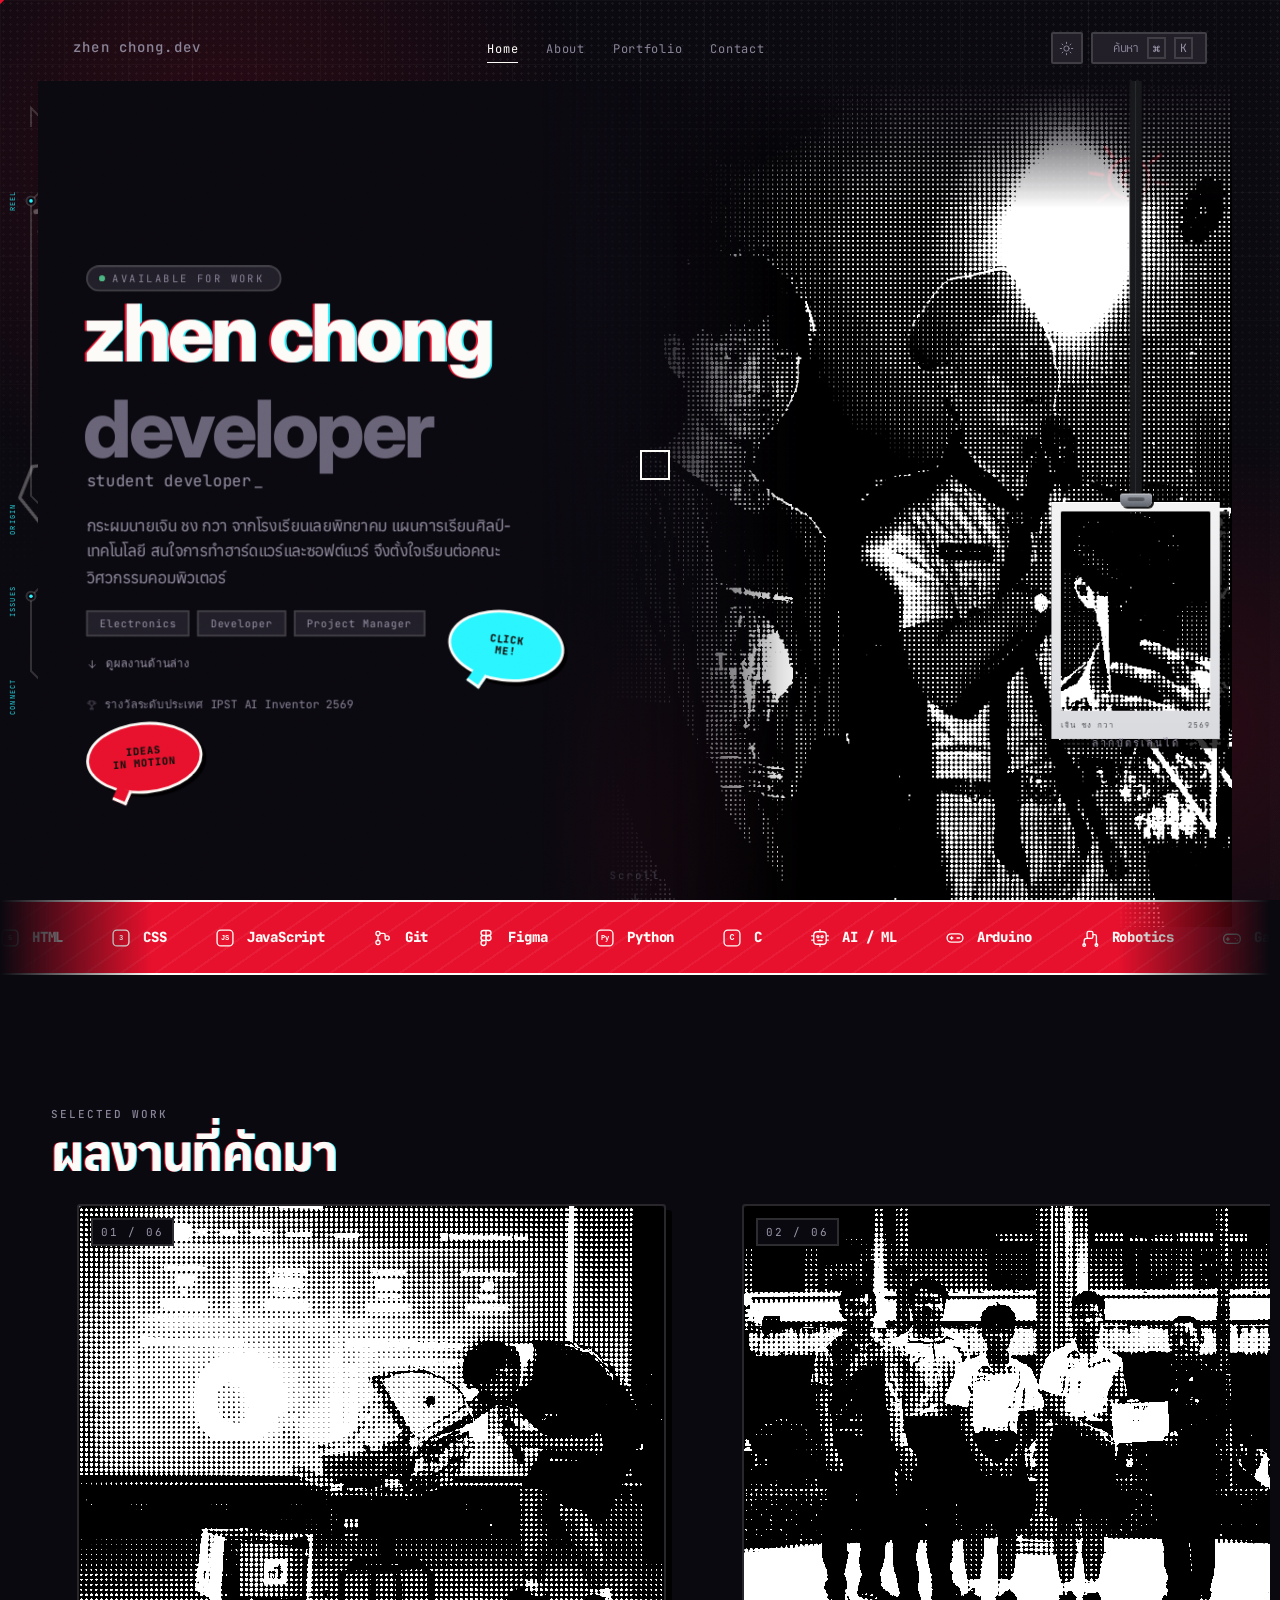
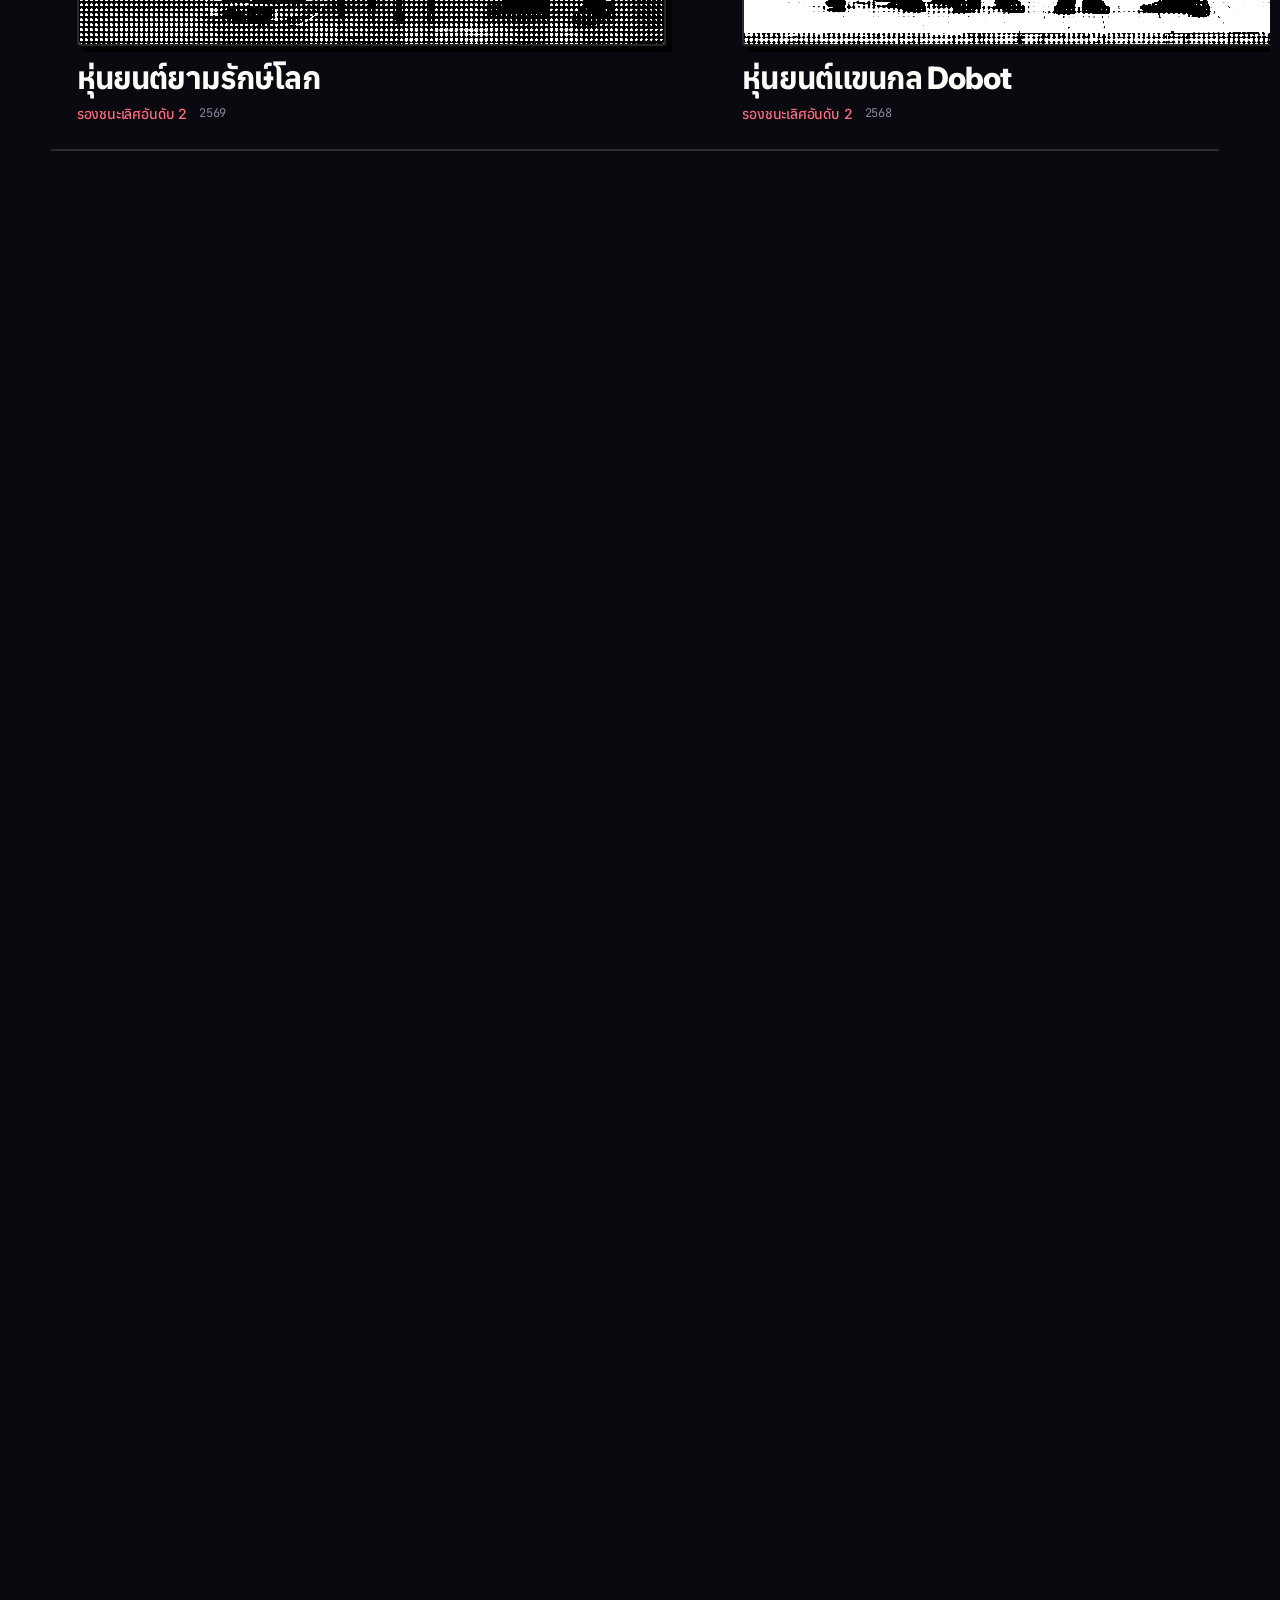
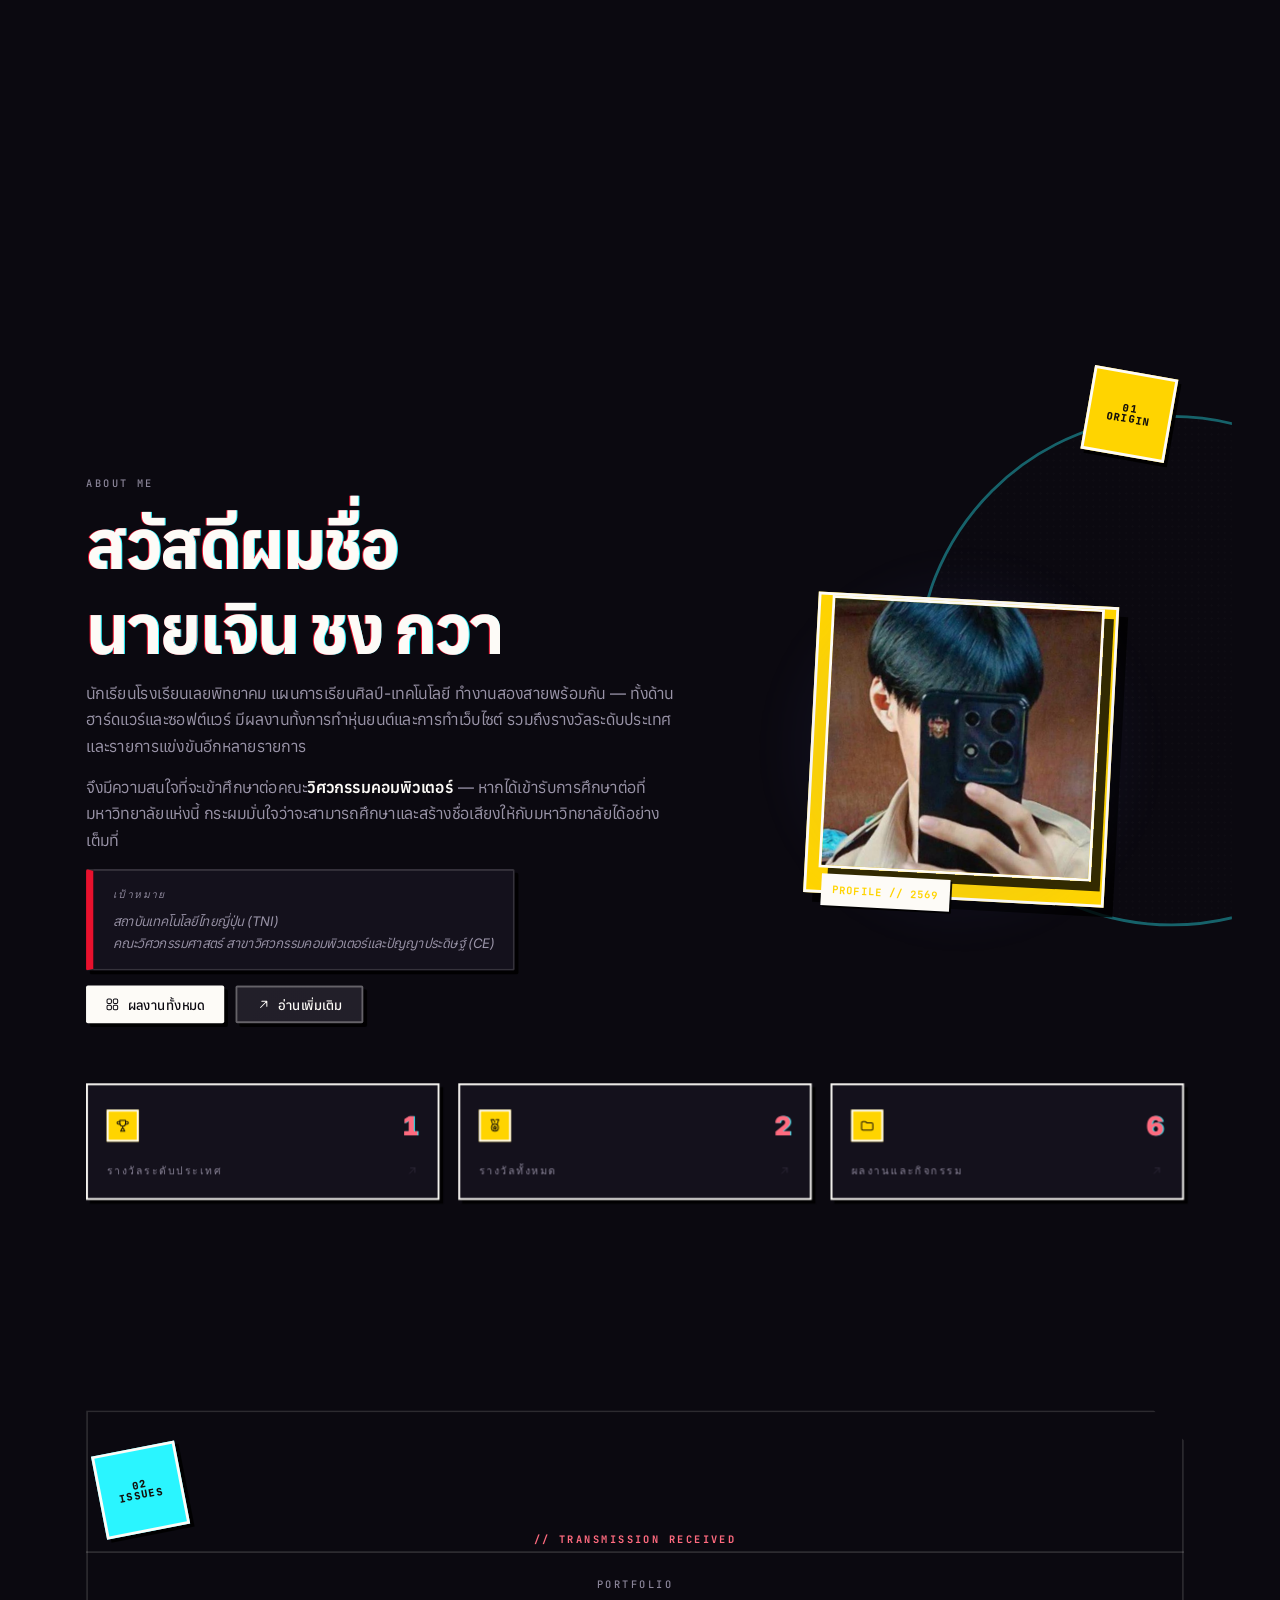
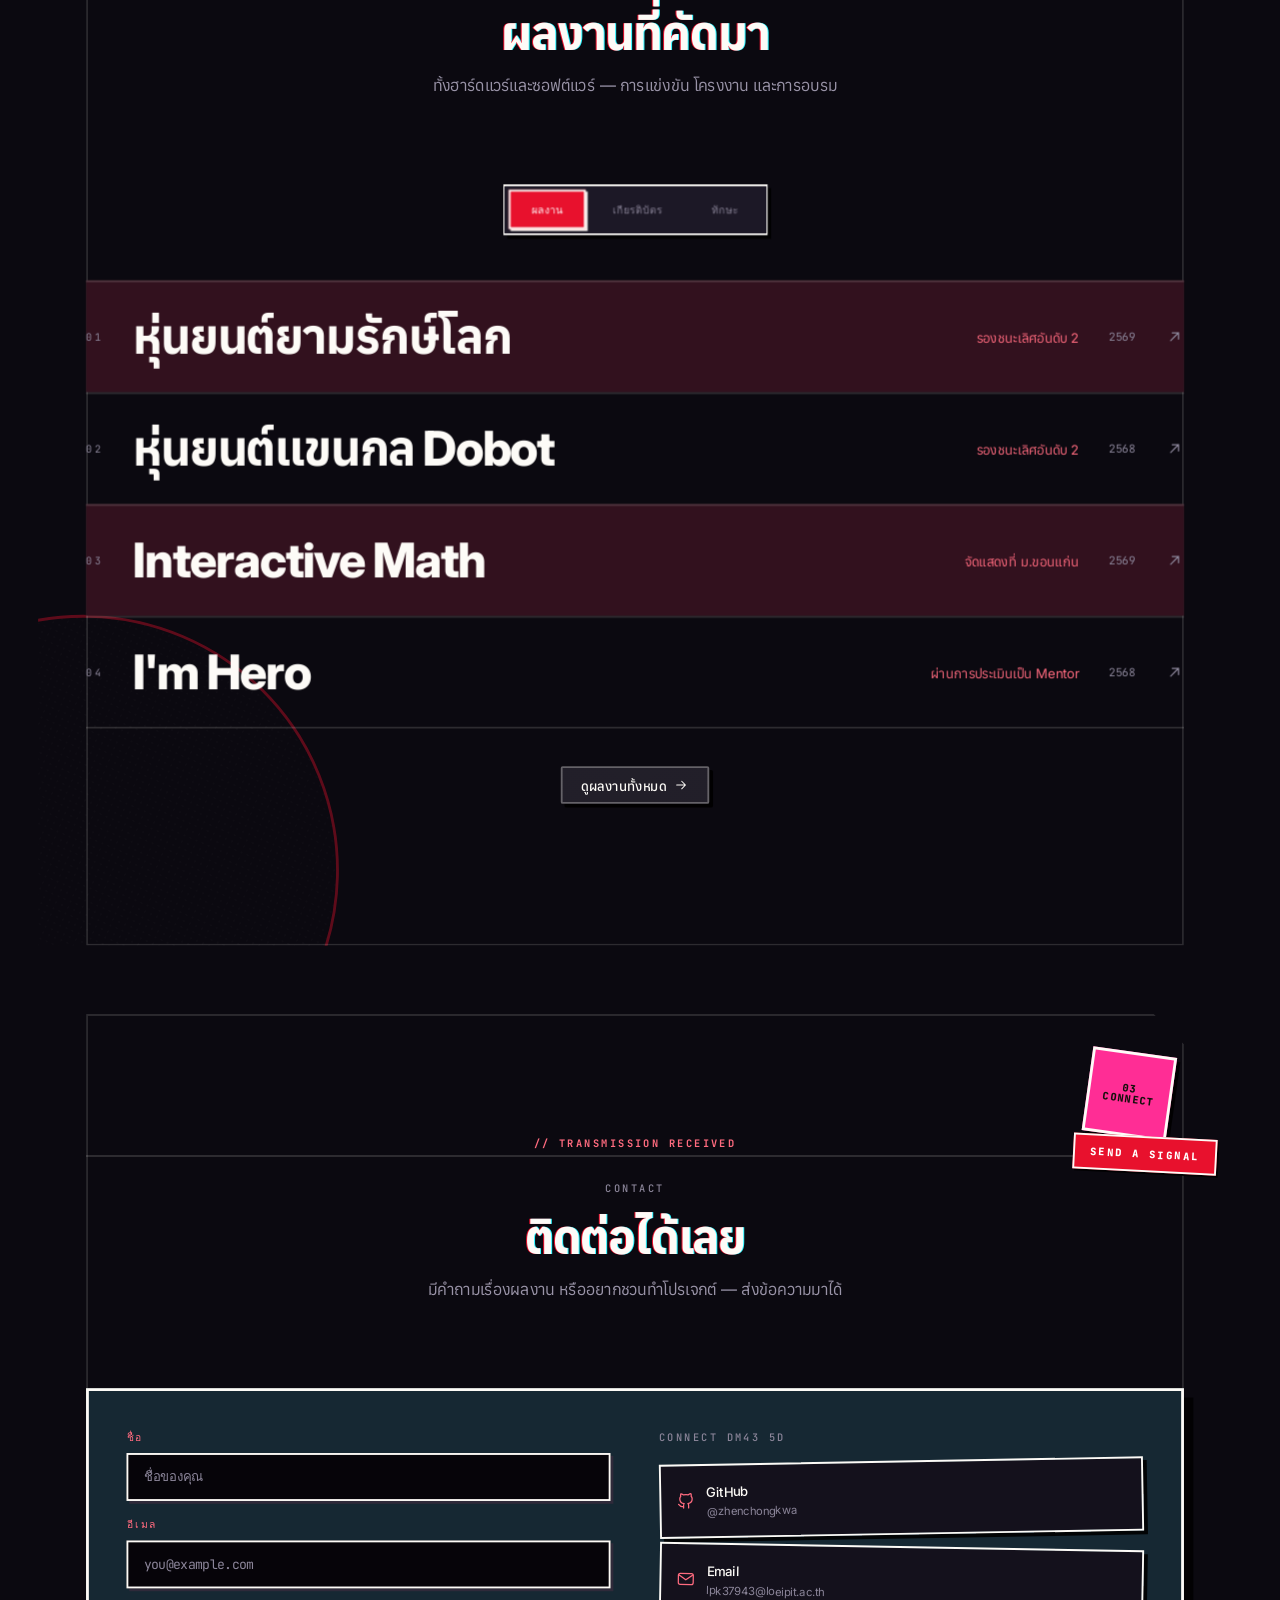
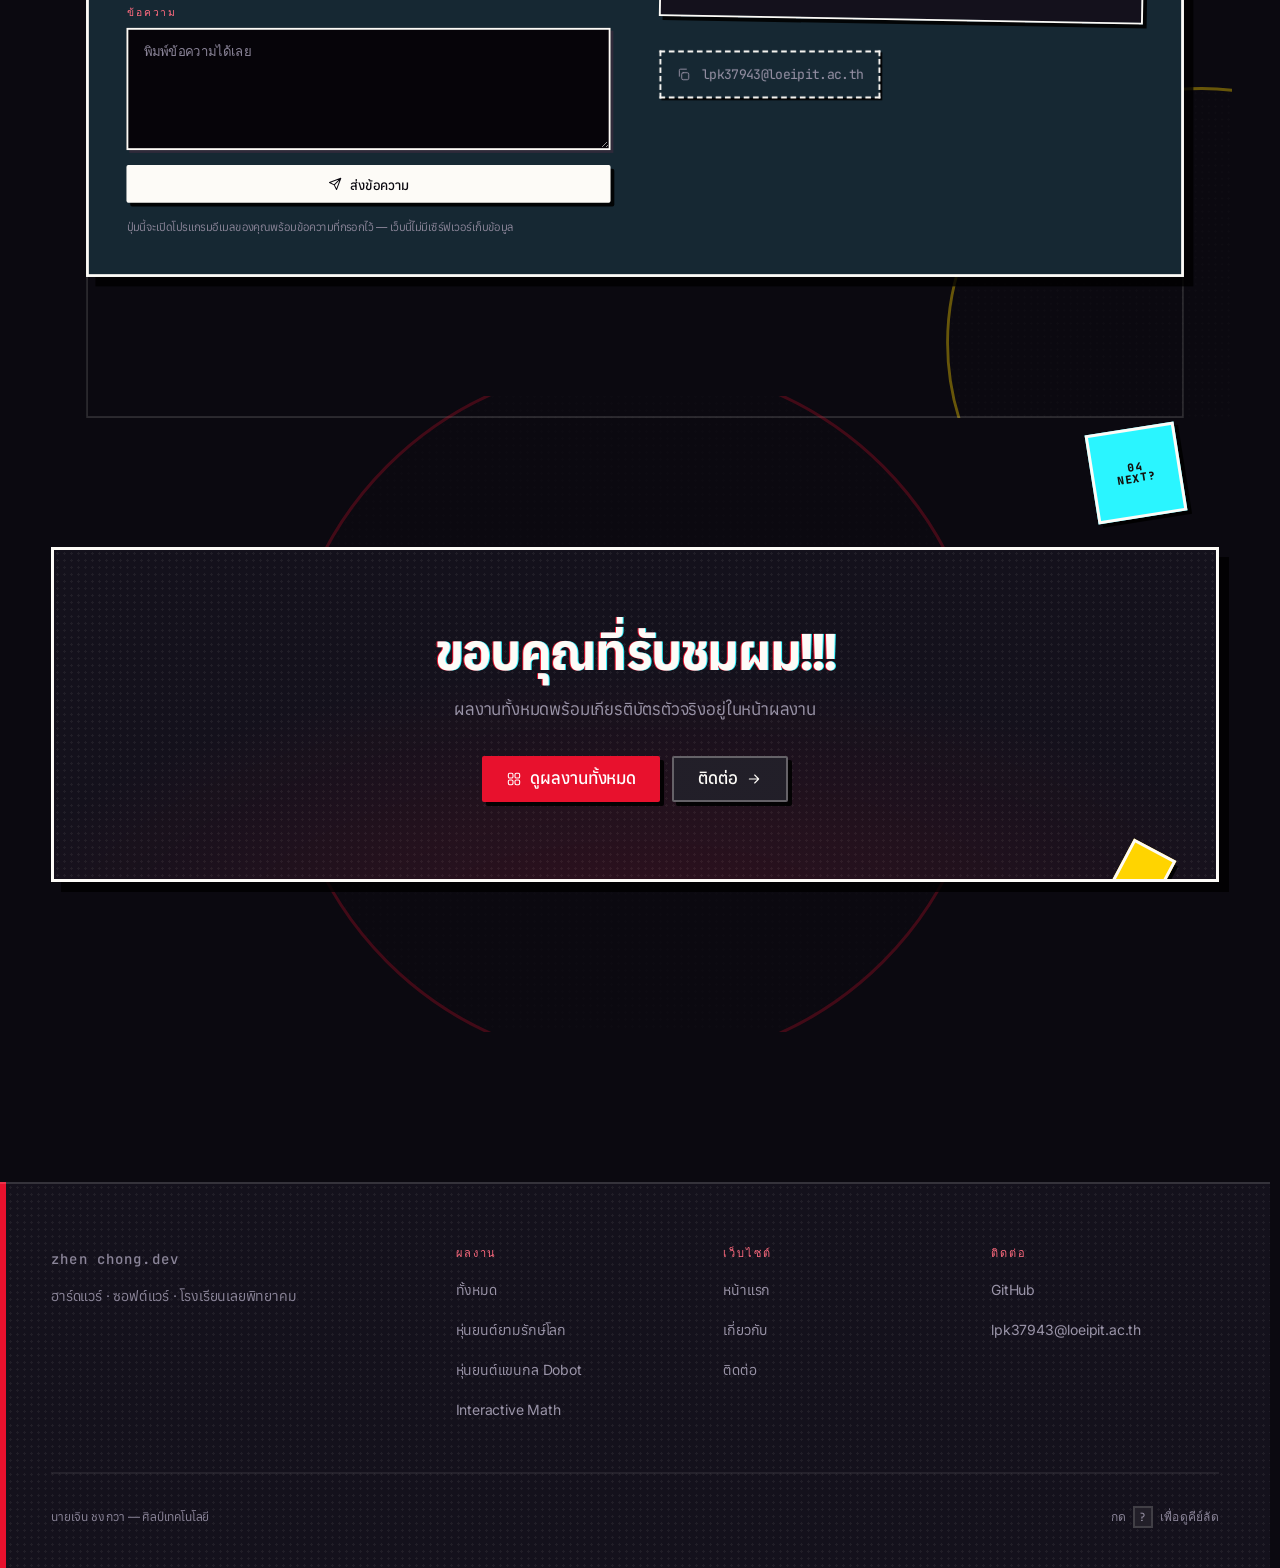
==== commit 585ea201: "Point every absolute URL at the new account name The GitHub account moved from lpk37943-cyber to zhe" ====
--- a/index.html
+++ b/index.html
@@ -14,13 +14,13 @@
      ============================================================ -->
 <meta name="description" content="พอร์ตโฟลิโอนายเจิน ชง กวา โรงเรียนเลยพิทยาคม — รางวัลระดับประเทศ IPST AI Inventor, หุ่นยนต์แขนกล Dobot และโครงงาน Interactive Math">
 <meta name="theme-color" content="#0b0910">
-<link rel="canonical" href="https://lpk37943-cyber.github.io/portfolio/">
+<link rel="canonical" href="https://zhenchongkwa.github.io/portfolio/">
 
 <meta property="og:type" content="website">
 <meta property="og:title" content="Portfolio — zhen chong kwa">
 <meta property="og:description" content="รางวัลระดับประเทศ IPST AI Inventor · หุ่นยนต์แขนกล Dobot · Interactive Math">
-<meta property="og:image" content="https://lpk37943-cyber.github.io/portfolio/assets/og-image.jpg">
-<meta property="og:url" content="https://lpk37943-cyber.github.io/portfolio/">
+<meta property="og:image" content="https://zhenchongkwa.github.io/portfolio/assets/og-image.jpg">
+<meta property="og:url" content="https://zhenchongkwa.github.io/portfolio/">
 <meta name="twitter:card" content="summary_large_image">
 
 <link rel="icon" href="assets/favicon.svg" type="image/svg+xml">
@@ -61,8 +61,8 @@
   "@type": "Person",
   "name": "เจิน ชง กวา",
   "jobTitle": "Student Developer",
-  "url": "https://lpk37943-cyber.github.io/portfolio/",
-  "sameAs": ["https://github.com/lpk37943-cyber"],
+  "url": "https://zhenchongkwa.github.io/portfolio/",
+  "sameAs": ["https://github.com/zhenchongkwa"],
   "knowsAbout": ["Artificial Intelligence", "Robotics", "Electronics", "Front-end Development"],
   "alumniOf": "โรงเรียนเลยพิทยาคม จังหวัดเลย"
 }
@@ -536,7 +536,7 @@
       <div class="footer-col">
         <h4>ติดต่อ</h4>
         <ul>
-          <li><a href="https://github.com/lpk37943-cyber" target="_blank" rel="noopener noreferrer">GitHub</a></li>
+          <li><a href="https://github.com/zhenchongkwa" target="_blank" rel="noopener noreferrer">GitHub</a></li>
           <li><a data-site-email href="mailto:lpk37943@loeipit.ac.th">อีเมล</a></li>
         </ul>
       </div>
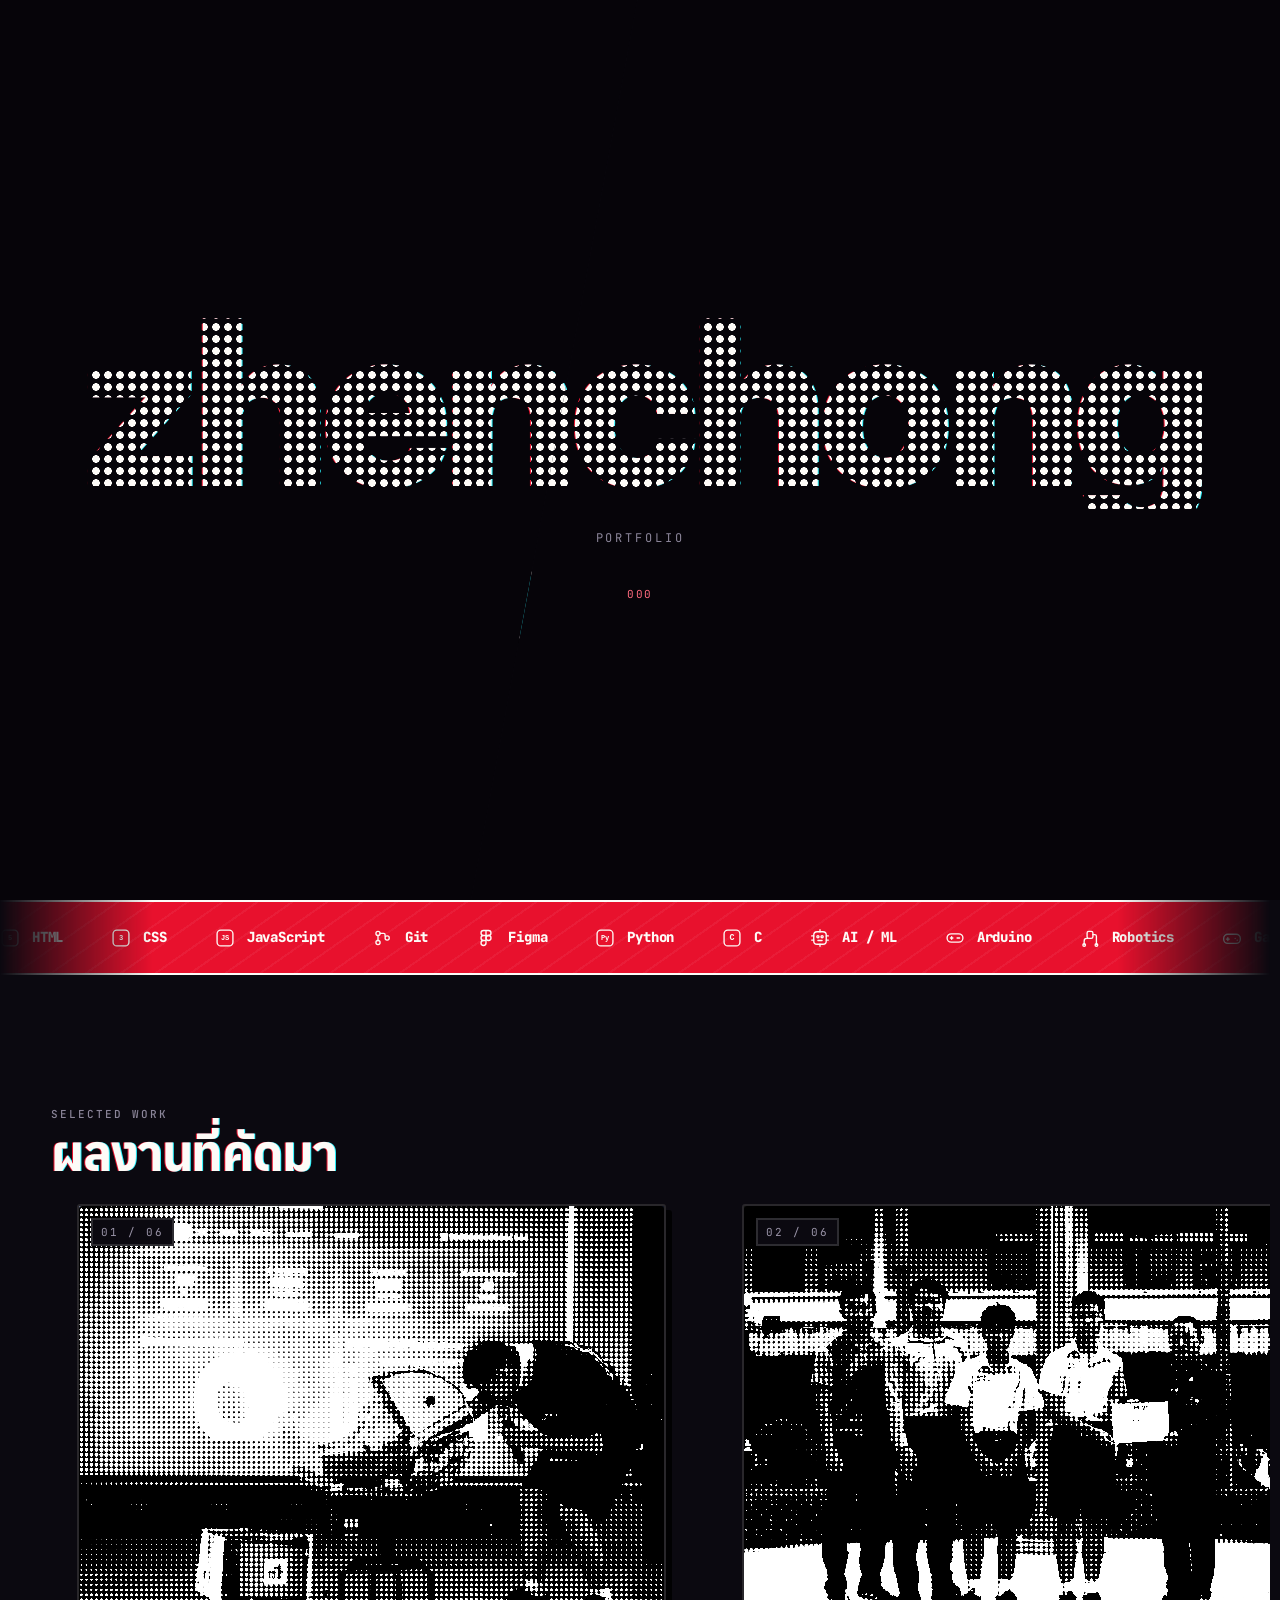
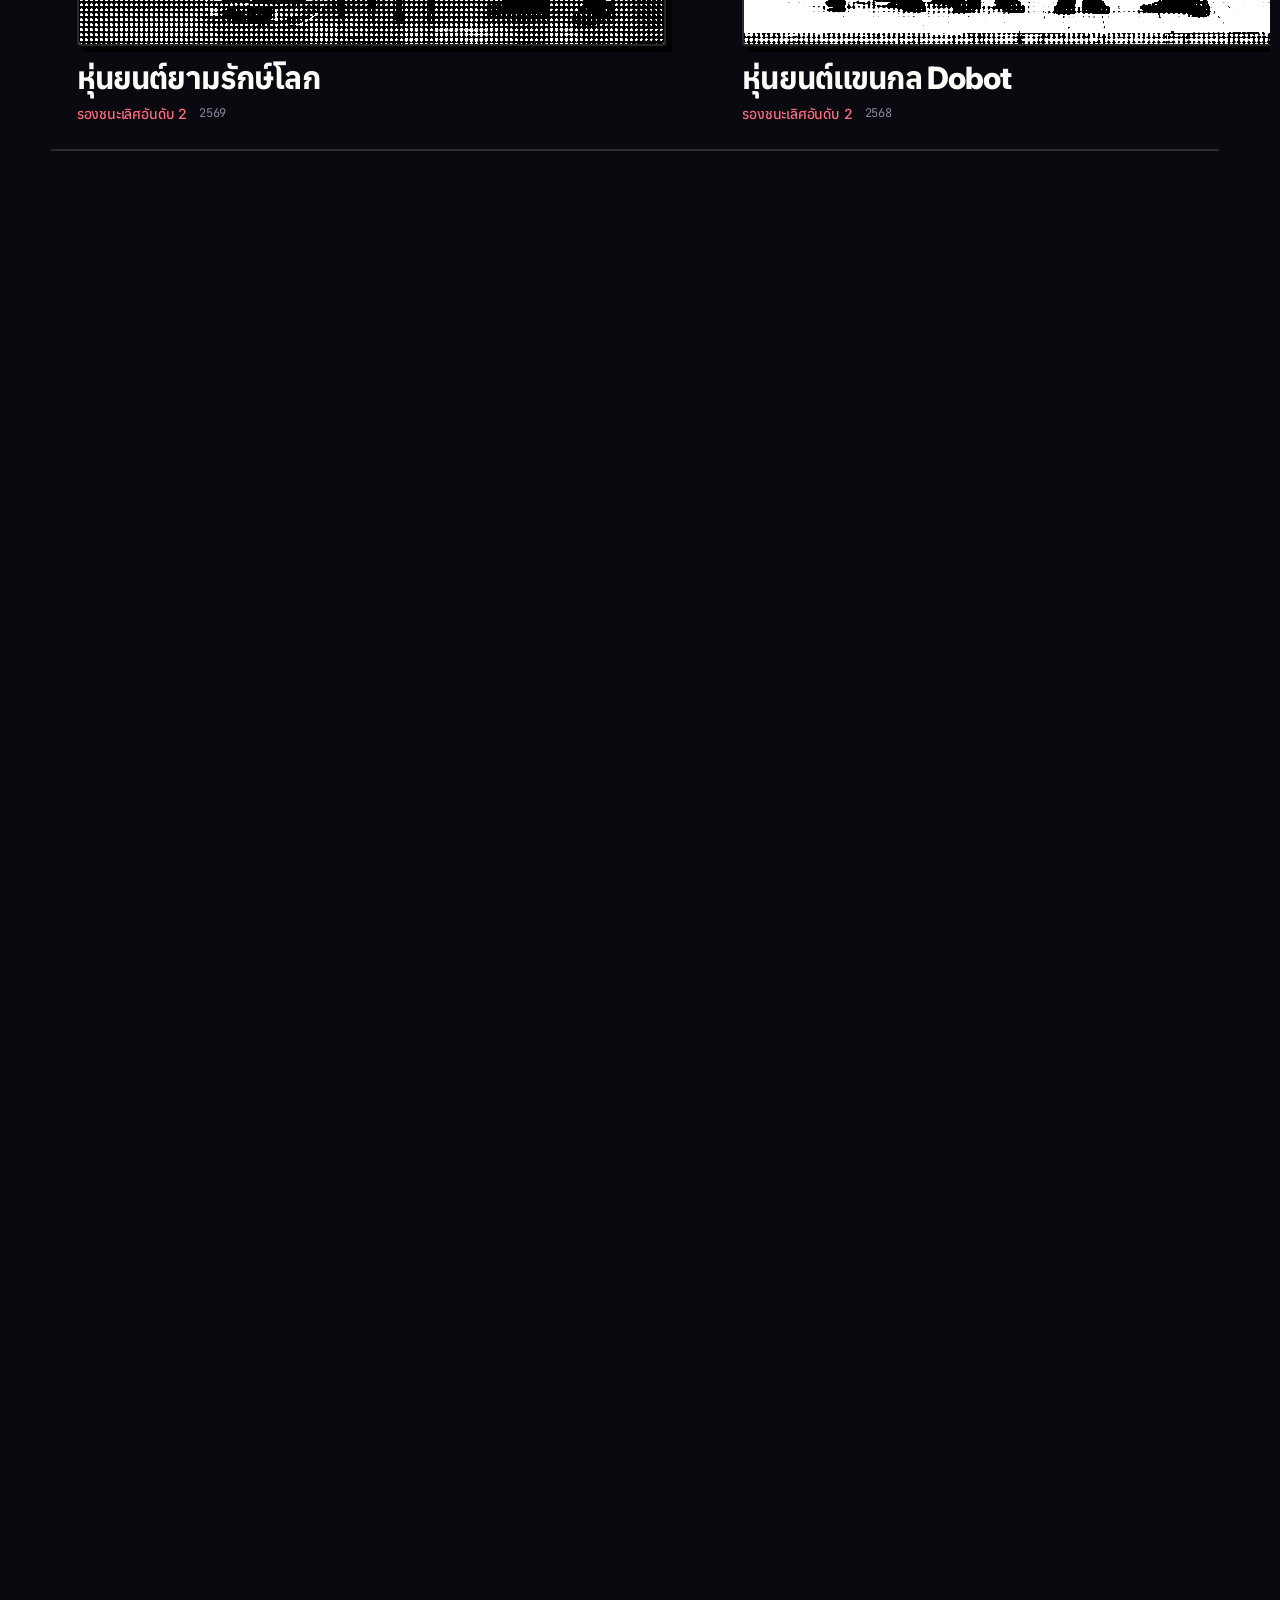
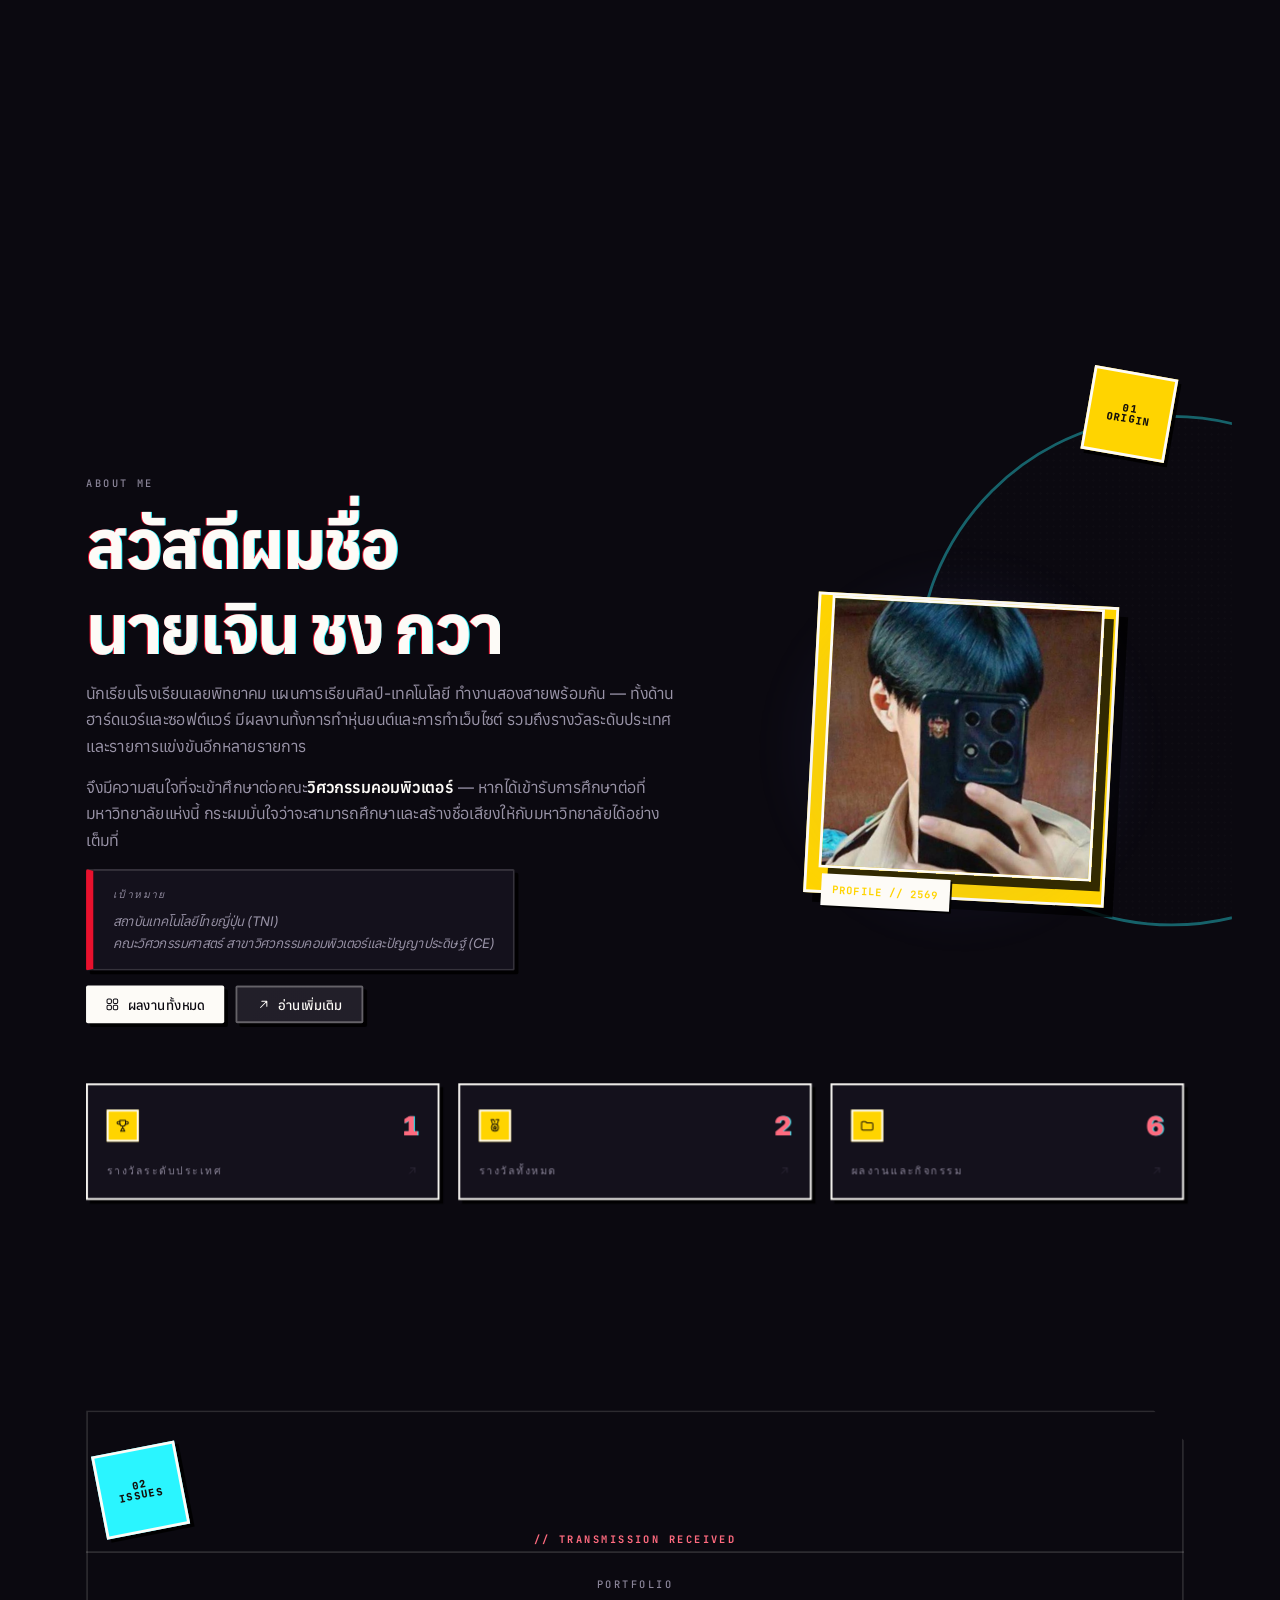
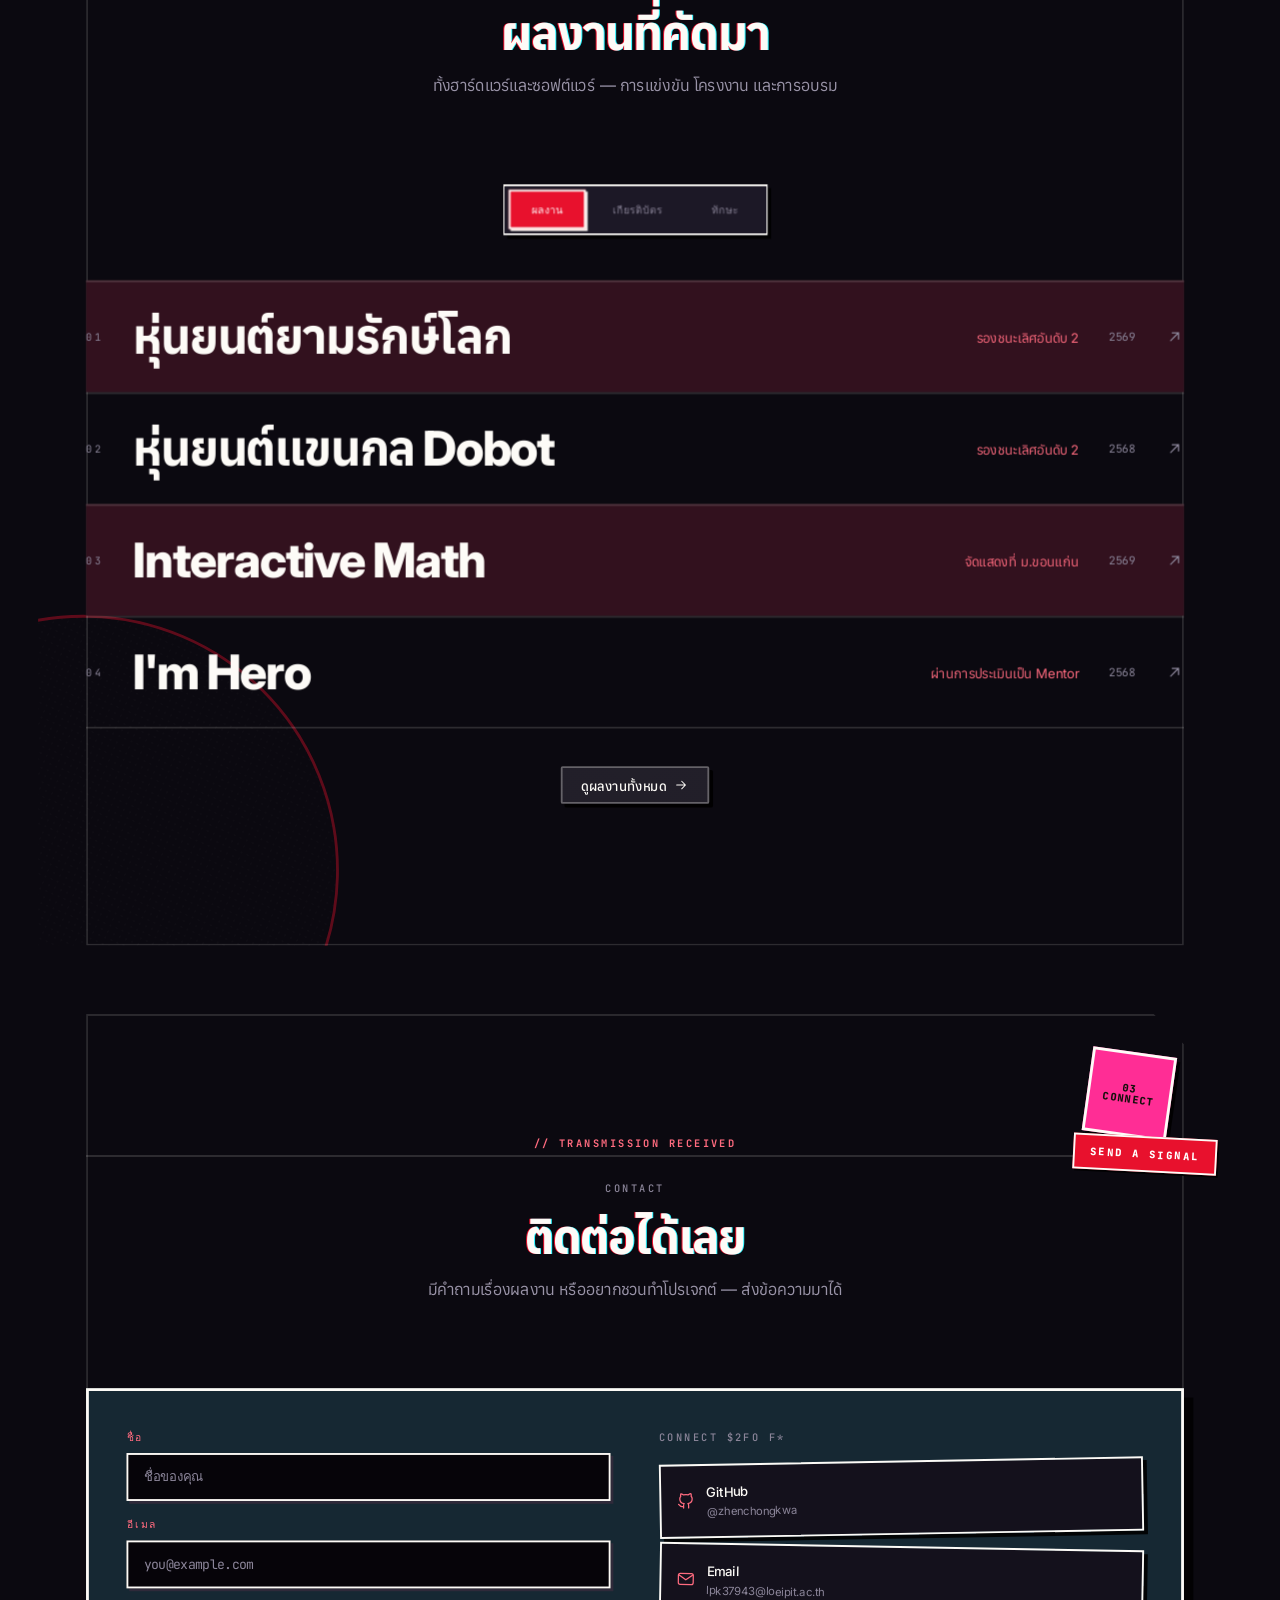
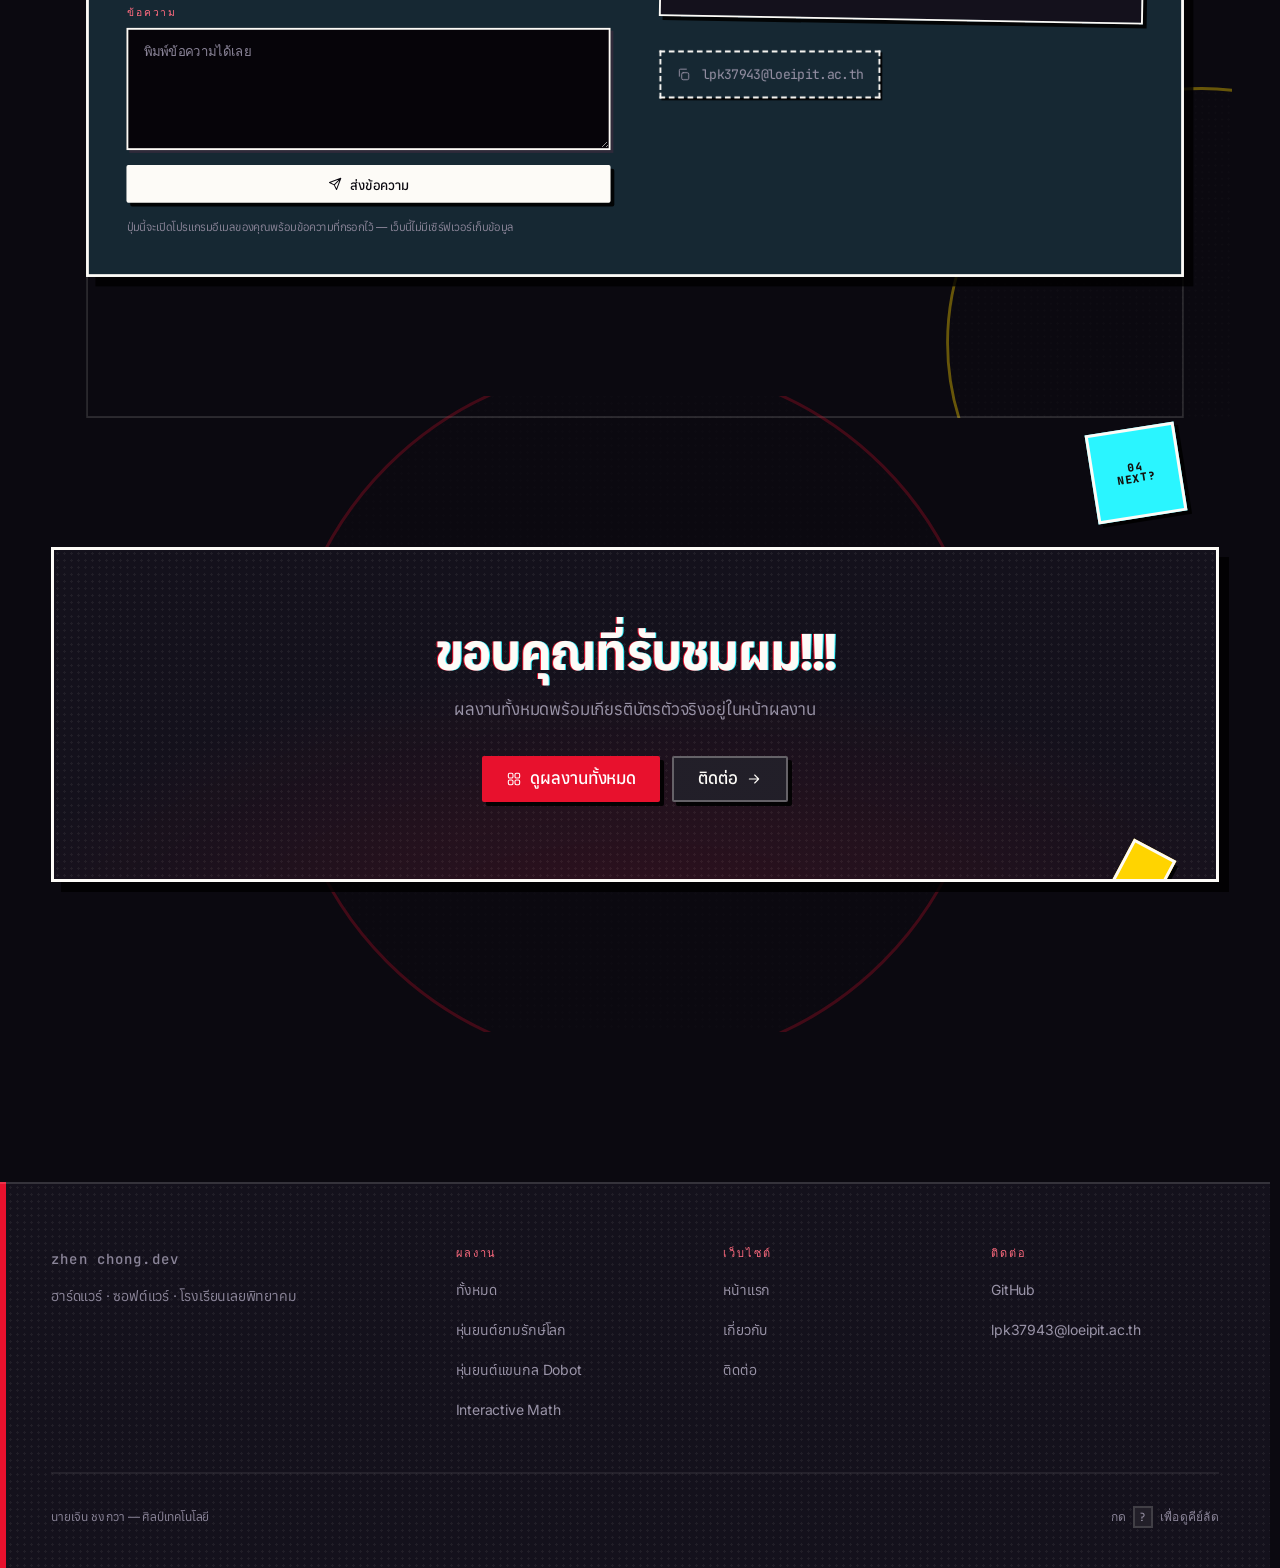
==== commit 08f56590: "Open the site with a katana cut instead of a spider web The intro used to draw a spider web and tear" ====
--- a/index.html
+++ b/index.html
@@ -222,7 +222,7 @@
            data-depth ให้มันขยับตามเมาส์เล็กน้อย (modules/comic-fx.js) -->
       <h1 class="hero-name" data-split data-reveal data-glitch data-sense data-depth="0.3">
         <span class="hero-name-lit">zhen chong</span>
-        <span class="hero-name-dim">developer</span>
+        <span class="hero-name-dim">portfolio</span>
       </h1>
 
       <div class="hero-bar" data-reveal>
--- a/assets/css/tokens.css
+++ b/assets/css/tokens.css
@@ -317,11 +317,14 @@
   --dur-slow:   .45s;
   --dur-slower: .8s;
 
-  /* จังหวะของฉากเปิด — แยกออกมาเพราะ fx.js ตั้งเวลาลบ element ไว้ที่ 850ms
-     ถ้า --dur-tear ยาวกว่านั้น ฉากจะถูกลบทั้งที่ยังฉีกไม่เสร็จ แล้วเห็นภาพกระตุก
-     สองค่านี้จึงต้องแก้พร้อมกันเสมอ */
-  --dur-tear: 780ms;
-  --dur-web:  460ms;
+  /* จังหวะของฉากเปิดไม่ได้อยู่ที่นี่แล้ว
+
+     ย้ายไปเป็น --ph-hold / --ph-draw / --ph-poise / --ph-cut / --ph-settle /
+     --ph-slide / --ph-out ซึ่ง initIntro ใน fx.js เขียนลงบนตัว .intro ตอนรัน
+
+     เหตุผล: ลำดับฉากเปิดต้องเริ่ม "หลังโหลดเสร็จ" ซึ่ง CSS ไม่มีทางรู้ว่าเมื่อไหร่
+     JS จึงต้องเป็นคนคุมอยู่แล้ว พอค่าเวลาอยู่กับ JS ด้วย ก็เหลือแหล่งความจริง
+     เดียวและไม่มีทางที่สองที่จะหลุดกันเหมือนตอนที่เคยเขียนแยกไว้สองไฟล์ */
 
   /* ---------- ชั้นซ้อน ----------
      ประกาศไว้ทุกชั้นที่มีจริง จะได้ไม่มีใครพิมพ์ z-index: 9999 อีก */
--- a/assets/css/motion.css
+++ b/assets/css/motion.css
@@ -134,34 +134,134 @@
    เหตุผลเดียวกับ html.no-js [data-reveal] ข้างบน: หน้าว่างเปล่าเลวร้ายกว่าไม่มีแอนิเมชัน */
 html.no-js .intro { display: none; }
 
-/* ---------- สองซีกที่จะถูกฉีกออกจากกัน ----------
-   รอยต่อเป็นฟันปลา ไม่ใช่เส้นตรง เพราะกระดาษที่ฉีกด้วยมือไม่เคยขาดเป็นเส้นตรง
-   ถ้าใช้เส้นตรงจะดูเหมือน "ประตูบานเลื่อน" ไม่ใช่ "ฉีก"
-
-   พิกัดฟันปลาของสองใบต้องเป็นชุดเดียวกันแต่ไล่กลับทาง ไม่งั้นจะเหลือร่องโหว่
-   หรือซ้อนทับกันตรงกลาง */
+/* ---------- สองซีกที่จะถูกดาบฟันขาด ----------
+   รอยเป็น "เส้นตรงทแยง" ไม่ใช่ฟันปลาเหมือนเวอร์ชันก่อน
+
+   ของเดิมเป็นฟันปลาเพราะจำลองกระดาษที่ถูกมือฉีก ซึ่งไม่มีทางขาดตรง
+   แต่คมดาบให้ผลตรงข้าม — รอยตัดของของมีคมคือเส้นตรงสะอาด ถ้าใช้ฟันปลากับดาบ
+   ตาจะอ่านว่า "ฉีก" ไม่ใช่ "ฟัน" ทันที
+
+   แนวทแยงจาก 49.8% ที่ขอบบน ลงไป 36.8% ที่ขอบล่าง = เอียงซ้ายราว 7.4 องศา
+
+   ตัวเลขสองตัวนี้ไม่ได้เลือกมาลอยๆ — วัดจริงแล้วรอยต่อระหว่าง "zhen" กับ "chong"
+   อยู่ที่ 44.0-44.4% ของความกว้างจอ (นิ่งทุกความกว้าง เพราะ font-size เป็น vw ล้วน)
+   จึงตั้งเส้นทแยงให้พาดผ่านจุดนั้นพอดีที่ระดับกึ่งกลางความสูงของตัวหนังสือ
+   ผลคือตอนสองท่อนแยกออก จะอ่านได้ว่าเป็นคำว่า zhen กับ chong แยกจากกันจริงๆ
+   ⚠ ต้องตรงกับมุม rotate ของ .intro-katana และ .intro-slash เสมอ
+   ทั้งสามอย่างอยู่ในเฟรมเดียวกัน ถ้าไม่ตรงจะเห็นชัดว่าดาบฟันคนละแนวกับรอยแยก
+
+   สองใบใช้พิกัดชุดเดียวกันแต่ไล่กลับทาง จึงต่อกันสนิทไม่มีร่องและไม่ซ้อนทับ */
 .intro-tear {
   position: fixed;
   inset: 0;
   background: var(--bg-sunken);
   will-change: transform;
+
+  /* ระยะเวลามาจาก --ph-part ที่ fx.js เขียนลงมา ไม่ใช่ค่าคงที่ในไฟล์นี้
+
+     ⚠ ไม่มี opacity ใน transition แล้ว ต่างจากตอนที่ยังไม่มีชุดฟันรัว
+     ตอนนั้นสองซีกต้องจางหายเพราะมันคือจุดจบของฉาก แต่ตอนนี้มันแค่ "แยกออกพอ
+     ให้เห็นว่าขาด" แล้วรอถูกฟันรัวต่อ ถ้าจางไปก่อนจะไม่เหลืออะไรให้แตก */
   transition:
-    translate var(--dur-tear) var(--ease-out),
-    rotate    var(--dur-tear) var(--ease-out),
-    opacity   var(--dur-tear) var(--ease);
-}
-
-.intro-tear--l {
-  clip-path: polygon(0 0, 52% 0, 47% 9%, 53% 18%, 46% 27%, 52% 36%, 45% 45%,
-                     51% 54%, 46% 63%, 53% 72%, 47% 81%, 52% 90%, 48% 100%, 0 100%);
-}
-.intro-tear--r {
-  clip-path: polygon(52% 0, 100% 0, 100% 100%, 48% 100%, 52% 90%, 47% 81%, 53% 72%,
-                     46% 63%, 51% 54%, 45% 45%, 52% 36%, 46% 27%, 53% 18%, 47% 9%);
-}
-
-.intro[data-done="true"] .intro-tear--l { translate: -64% 0; rotate: -7deg; opacity: 0; }
-.intro[data-done="true"] .intro-tear--r { translate:  64% 0; rotate:  7deg; opacity: 0; }
+    translate var(--ph-part, 460ms) var(--ease-out),
+    rotate    var(--ph-part, 460ms) var(--ease-out),
+    background-color var(--ph-jhold, 220ms) linear;
+}
+
+.intro-tear--l { clip-path: polygon(0 0, var(--cut-top, 49.8%) 0, var(--cut-bot, 36.8%) 100%, 0 100%); }
+.intro-tear--r { clip-path: polygon(var(--cut-top, 49.8%) 0, 100% 0, 100% 100%, var(--cut-bot, 36.8%) 100%); }
+
+/* ---------- สองท่อนเลื่อนแยกออกจากกัน ----------
+   ผูกกับ data-phase="part" ไม่ใช่ data-done เพราะสองอย่างนี้เกิดคนละเวลา
+   data-done ถูกตั้งพร้อมกันเพื่อปลดล็อกให้กดหน้าเว็บข้างหลังได้ แต่ถ้าวันหลัง
+   ใครย้ายจังหวะใดจังหวะหนึ่ง มันจะไม่ลากอีกอย่างไปด้วย
+
+   ทิศแยกต้อง "ตั้งฉากกับรอยฟัน" ไม่ใช่ซ้าย-ขวาตรงๆ ของที่ถูกฟันขาดจะเลื่อน
+   ตามแนวที่คมดาบดันมันไป ซึ่งตั้งฉากกับรอยตัดเสมอ
+
+   ทั้งสองท่อน**ไหลลง**ด้วย (ค่า Y เป็นบวกทั้งคู่) เพราะของที่ถูกฟันขาดไม่ลอย
+   ค้างกลางอากาศ — จุดนี้คือสิ่งที่ทำให้มันอ่านเป็นไม้ไผ่ที่ถูกฟันแล้วล้ม
+   ไม่ใช่ประตูบานเลื่อนสองบานที่เปิดออก
+
+   ระยะ 82% ไกลกว่าเดิม (62%) เพื่อให้เลื่อนพ้นจอจริงก่อนจะจาง */
+.intro[data-phase="part"]  .intro-tear--l,
+.intro[data-phase="judge"] .intro-tear--l { translate: -9% 3%; rotate: -1.5deg; }
+.intro[data-phase="part"]  .intro-tear--r,
+.intro[data-phase="judge"] .intro-tear--r { translate:  9% 3%; rotate:  1.5deg; }
+
+/* ============================================================================
+   Judgement Cut — ฟันรัวจนจอแตกเป็นเสี้ยวแล้วกระจาย
+
+   ตอนถึงเฟสนี้ ซีกทั้งสองต้องหยุดแสดงเนื้อของตัวเองแล้วปล่อยให้เสี้ยวเป็นคนแสดงแทน
+   ไม่งั้นจะเห็นทั้งของเดิมที่ยังไม่แตกกับเสี้ยวที่แตกแล้วซ้อนกันอยู่
+   ========================================================================= */
+.intro[data-phase="judge"] .intro-tear { background: transparent; }
+.intro[data-phase="judge"] .intro-tear > [data-intro-stage] { opacity: 0; }
+
+.intro-shards { position: absolute; inset: 0; }
+
+/* เสี้ยวแต่ละชิ้นคือสำเนาของฉากทั้งใบที่ถูก clip เหลือแค่แฉกของตัวเอง
+   clip ของซีก (ทแยง) กับ clip ของเสี้ยว (แฉก) ตัดกันเองโดยอัตโนมัติ
+   เพราะเสี้ยวเป็นลูกของซีก — ไม่ต้องคำนวณรูปที่ตัดกันแล้วเอง */
+.intro-shard {
+  position: absolute;
+  inset: 0;
+  display: block;
+  background: var(--bg-sunken);
+  will-change: transform, opacity;
+}
+.intro[data-phase="judge"] .intro-shard {
+  /* ⚠ ห้ามใช้ --ease-out ของโปรเจกต์ตรงนี้
+
+     มันคือ cubic-bezier(.16, 1, .3, 1) ซึ่งพุ่งแรงมากช่วงต้น — วัดจริงแล้ว
+     ใช้เวลาไป 9% ได้ระยะไปแล้ว 35% ผลคือเสี้ยวกระจายหายไปก่อนที่เส้นฟันรัว
+     จะวาบครบด้วยซ้ำ เหลือแต่หน้าเว็บโล่งๆ ตั้งแต่เฟรมแรกของท่า
+
+     เส้นนี้ออกตัวนุ่มกว่าและหน่วงตอนท้าย เหมาะกับเศษที่ถูกแรงเหวี่ยงออกไป */
+  animation: shard-fly calc(var(--ph-judge) + var(--ph-out))
+             cubic-bezier(.3, .5, .25, 1) var(--fd, 0ms) both;
+}
+
+/* ระยะกระเด็นกับองศาหมุนมาจาก --fx/--fy/--fr ที่ shardPolys คำนวณให้ทีละชิ้น
+   จางช้ากว่าการเคลื่อน (เริ่มจางที่ 55%) เพื่อให้เห็นชิ้นส่วนบินจริงๆ ก่อนหาย */
+@keyframes shard-fly {
+  /* ค้างนิ่ง 18% แรก (ราว 230ms) ให้เส้นฟันรัววาบก่อน — ลำดับต้องเป็น
+     "ฟันแล้วค่อยแตก" ไม่ใช่ "แตกพร้อมฟัน" ไม่งั้นจะอ่านไม่ออกว่าอะไรทำให้แตก */
+  0%, 18% { translate: 0 0; rotate: 0deg; opacity: 1; }
+  72%     { opacity: 1; }
+  100%    { translate: var(--fx, 0) var(--fy, 0); rotate: var(--fr, 0deg); opacity: 0; }
+}
+
+/* ---------- เส้นฟันรัว ----------
+   ยืดออกจากกึ่งกลางแทนที่จะจางเข้ามา (scale: 1 0 → 1 1) เพราะรอยฟันเกิดจาก
+   คมที่ลากผ่าน ไม่ใช่แสงที่ค่อยๆ สว่างขึ้นอยู่กับที่ */
+.intro-jline {
+  position: fixed;
+  left: var(--cut-x, 43.3%);
+  top: 50%;
+  width: 3px;
+  height: 175vh;
+  z-index: 4;
+  /* เรียวปลายแบบเดียวกับเส้นรอยฟันหลัก — ชุดฟันรัวต้องอ่านเป็นของตระกูลเดียวกัน
+     ถ้าเส้นหลักเรียวแต่เส้นรัวเป็นแท่งทึบ จะดูเหมือนเอฟเฟกต์คนละชุดมาชนกัน */
+  background: linear-gradient(to bottom,
+    transparent 0%,
+    var(--accent-bright) 14%,
+    #fff 47%, #fff 53%,
+    var(--accent-bright) 86%,
+    transparent 100%);
+  filter: drop-shadow(0 0 9px var(--accent-bright)) drop-shadow(0 0 22px var(--accent-bright));
+  transform: translate(-50%, -50%) rotate(calc(var(--cut-deg, 11.85deg) + var(--ja, 0deg)));
+  opacity: 0;
+}
+.intro[data-phase="judge"] .intro-jline {
+  animation: jline calc(var(--ph-judge) * .5) var(--ease-out) var(--jd, 0ms) forwards;
+}
+@keyframes jline {
+  0%   { opacity: 0; scale: 1 .04; }
+  20%  { opacity: 1; scale: 1 1; }
+  100% { opacity: 0; scale: 1 1; }
+}
 
 /* ---------- เนื้อฉาก ----------
    ต้องเป็น absolute ไม่ใช่ fixed — ถึงจะอยู่ในกรอบที่เต็มจอเหมือนกันก็ตาม
@@ -181,32 +281,158 @@
   padding-inline: var(--pad-x);
 }
 
-/* ---------- ใยแมงมุม ----------
-   เส้นบางมาก (0.9 ใน viewBox 200) เพราะใยจริงบางจนเกือบมองไม่เห็น
-   ถ้าหนากว่านี้จะกลายเป็นลายตารางมากกว่าใย */
-.intro-web {
-  width: clamp(150px, 32vmin, 260px);
-  height: auto;
-  stroke-width: .9;
-  color: var(--accent);
-}
-
-/* วาดตัวเอง — dasharray/dashoffset ใช้ค่า 1 ได้กับทุกเส้น เพราะ fx.js ใส่
-   pathLength="1" ให้ทุก path แล้ว (เหตุผลอยู่ที่ webSVG ใน fx.js)
-   ค่าหน่วง --d ถูกเขียนมาจาก JS ทีละเส้น จึงวาดไล่กันจากซี่ไปหาวง */
-.web-spoke,
-.web-ring {
-  stroke-dasharray: 1;
-  stroke-dashoffset: 1;
-  animation: web-draw var(--dur-web) var(--ease-out) var(--d, 0ms) forwards;
-}
-.web-ring {
-  --dur-web: 560ms;
-  color: var(--accent-bright);
-  stroke: currentColor;
-}
-
-@keyframes web-draw { to { stroke-dashoffset: 0; } }
+/* ============================================================================
+   คาทานะที่ฟันจอ
+
+   ทุกค่าเวลามาจาก --ph-* ที่ initIntro ใน fx.js เขียนลงมาให้ ไฟล์นี้ไม่มีตัวเลข
+   เวลาของตัวเองเลยแม้แต่ค่าเดียว — แก้จังหวะที่ PH ใน fx.js ที่เดียวจบ
+
+   มุม +7.4deg มาจากแนวรอยฟันที่ clip-path ของ .intro-tear ใช้
+
+   ⚠ เครื่องหมายต้องเป็นบวก ห้ามเป็นลบ — เคยใส่ -7.4deg แล้วดาบฟันสวนทางกับ
+   รอยที่จอแยกจริง เห็นชัดมากเพราะทั้งสองอยู่ในเฟรมเดียวกัน
+
+   เหตุผล: rotate ของ CSS นับบวก = ตามเข็มนาฬิกา (แกน y ชี้ลง) จุดที่อยู่
+   "ใต้จุดหมุน" เมื่อหมุนบวกจะเลื่อนไปทางซ้าย ซึ่งตรงกับรอยตัดที่ x ลดลง
+   เมื่อ y เพิ่มขึ้น (49.8% ที่ขอบบน → 36.8% ที่ขอบล่าง)
+   ถ้าใส่ลบ ปลายดาบจะเอียงไปทางขวาแทน = คนละฝั่งกับรอยตัด
+   ⚠ ถ้าแก้มุมตรงนี้ ต้องแก้ clip-path ทั้งสองใบกับ .intro-slash ให้ตรงกันด้วย
+   ทั้งสามอยู่ในเฟรมเดียวกัน ถ้าไม่ตรงจะเห็นชัดว่าดาบฟันคนละแนวกับรอยที่จอแยกจริง
+   ========================================================================= */
+
+/* ⚠ ต้องใช้ transform ไม่ใช่คุณสมบัติ rotate/translate แยก
+   เพราะการฟันคือ "เลื่อนไปตามแกนของใบมีด" ซึ่งต้องหมุนก่อนแล้วค่อยเลื่อน
+   คุณสมบัติ translate/rotate แยกกันของ CSS บังคับลำดับเป็น translate ก่อนเสมอ
+   ผลคือดาบจะเลื่อนตรงลงล่างแล้วค่อยหมุน ซึ่งไม่ใช่การฟัน
+   ส่วน transform เรียงตามที่เขียน จึงได้ rotate → translateY ตามต้องการ */
+.intro-katana {
+  position: fixed;
+  left: var(--cut-x, 43.3%);
+  top: 50%;
+  height: 132vh;
+  width: auto;
+  z-index: 2;
+  color: var(--ink);
+  opacity: 0;
+  /* เรืองรอบใบมีด — ของที่เคลื่อนเร็วมากในเฟรมเดียวต้องมีแสงช่วย ไม่งั้นตาอ่านเป็น
+     ภาพนิ่งที่กระโดดตำแหน่ง มากกว่าของที่กำลังเคลื่อน */
+  filter: drop-shadow(0 0 6px rgba(255, 255, 255, .55));
+  transform: translate(-50%, -50%) rotate(var(--cut-deg, 11.85deg)) translateY(-125vh);
+}
+
+/* เล่นเมื่อ fx.js สั่ง data-phase="cut" เท่านั้น ไม่ใช่ตั้งแต่หน้าโหลด
+   เหตุผลเต็มอยู่ที่ tear() ใน fx.js — สรุปสั้นๆ คือถ้าปล่อยให้ CSS นับเวลาเอง
+   เน็ตช้าเมื่อไหร่คาทานะจะฟันจอไปตั้งแต่ยังโหลดไม่เสร็จ */
+.intro[data-phase="cut"] .intro-katana,
+.intro[data-phase="part"] .intro-katana,
+.intro[data-phase="judge"] .intro-katana {
+  animation: katana-cut calc(var(--ph-draw) + var(--ph-poise) + var(--ph-cut)) forwards;
+}
+
+/* ---------- จังหวะสามช่วงในแอนิเมชันเดียว ----------
+   แต่ละช่วงต้องมี easing ของตัวเอง ไม่ใช่ใช้เส้นเดียวทั้งเส้น
+   จึงประกาศ animation-timing-function ไว้ในแต่ละ keyframe
+
+     เข้ามา  ease-out แรง — พุ่งเข้ามาแล้วค่อยๆ หยุด ให้ความรู้สึกว่ามีน้ำหนัก
+     เงื้อ   ไม่ขยับเลย ความเงียบตรงนี้คือสิ่งที่ทำให้การฟันมีน้ำหนัก
+             ถ้าตัดช่วงนี้ทิ้ง มันจะกลายเป็น "ดาบบินผ่าน" ไม่ใช่ "เงื้อแล้วฟัน"
+     ฟัน    ease-in แรง — เร่งออกไป คมดาบที่เคลื่อนช้าไม่ใช่การฟัน
+
+   เปอร์เซ็นต์คิดจากผลรวม draw+poise+cut ถ้าแก้ค่า PH ใน fx.js ต้องคิดใหม่
+   ค่าปัจจุบัน 900+300+260 = 1460ms → draw จบที่ 61.6% เงื้อจบที่ 82.2% */
+@keyframes katana-cut {
+  0% {
+    transform: translate(-50%, -50%) rotate(var(--cut-deg, 11.85deg)) translateY(-125vh);
+    opacity: 0;
+    animation-timing-function: cubic-bezier(.16, 1, .3, 1);
+  }
+  14%   { opacity: 1; }
+  61.6% {
+    transform: translate(-50%, -50%) rotate(var(--cut-deg, 11.85deg)) translateY(-92vh);
+    opacity: 1;
+    animation-timing-function: linear;
+  }
+  82.2% {
+    transform: translate(-50%, -50%) rotate(var(--cut-deg, 11.85deg)) translateY(-92vh);
+    opacity: 1;
+    animation-timing-function: cubic-bezier(.55, 0, .95, .35);
+  }
+  100% {
+    transform: translate(-50%, -50%) rotate(var(--cut-deg, 11.85deg)) translateY(128vh);
+    opacity: 1;
+  }
+}
+
+/* ---------- เส้นรอยฟัน ----------
+   เรียวปลายและสว่างที่แกนกลาง ไม่ใช่แท่งทึบสีเดียวตลอดเส้น
+
+   รอยฟันจริงสว่างที่สุดตรงที่คมเพิ่งผ่าน แล้วจางลงไปทั้งสองปลาย
+   แท่งทึบความสว่างเท่ากันทั้งเส้นอ่านเป็น "เส้นที่ถูกวาดไว้" มากกว่า "รอยที่เพิ่งเกิด"
+   ไล่สีให้ใสที่ปลายทั้งสองและขาวจัดตรงกลางจึงเปลี่ยนความรู้สึกไปคนละเรื่อง
+
+   ค้างจางๆ ต่อไปจนถึงช่วงที่สองซีกเริ่มแยก (cut + settle + part) เพื่อให้เห็นว่า
+   แผลยังเรืองอยู่ตอนกำลังเปิดออก ไม่ใช่ดับไปแล้วค่อยแยกแบบไม่มีอะไรเชื่อมกัน */
+.intro-slash {
+  position: fixed;
+  left: var(--cut-x, 43.3%);
+  top: 50%;
+  width: 3px;
+  height: 155vh;
+  z-index: 3;
+  background: linear-gradient(to bottom,
+    transparent 0%,
+    var(--accent) 16%,
+    #fff 48%, #fff 52%,
+    var(--accent) 84%,
+    transparent 100%);
+  filter: drop-shadow(0 0 10px var(--accent)) drop-shadow(0 0 26px var(--accent));
+  transform: translate(-50%, -50%) rotate(var(--cut-deg, 11.85deg));
+  opacity: 0;
+}
+.intro[data-phase="cut"]  .intro-slash,
+.intro[data-phase="part"] .intro-slash,
+.intro[data-phase="judge"] .intro-slash {
+  animation: slash-flash calc(var(--ph-cut) + var(--ph-settle) + var(--ph-part))
+             var(--ease-out) calc(var(--ph-draw) + var(--ph-poise)) forwards;
+}
+@keyframes slash-flash {
+  0%   { opacity: 0; scale: 1 .25; }
+  12%  { opacity: 1; scale: 1 1; }
+  34%  { opacity: .55; }
+  100% { opacity: 0; }
+}
+
+/* ---------- แสงกระแทกตรงจุดที่คมโดน ----------
+   วาบสั้นมากแล้วบานออก เป็นตัวบอก "จังหวะที่โดน" ซึ่งเดิมไม่มีอะไรบอกเลย
+   ตาจับจังหวะการกระทบได้จากแสงที่บานออกจากจุดเดียว ไม่ใช่จากเส้นที่ยาวทั้งจอ
+
+   วางที่ 46% ของความสูง ไม่ใช่ 50% เพราะตัวหนังสืออยู่เหนือกึ่งกลางจอเล็กน้อย
+   (stage เรียงชื่อ → portfolio → ตัวนับ ลงมาเป็นคอลัมน์) แสงจึงต้องขยับขึ้นตาม */
+.intro-spark {
+  position: fixed;
+  left: var(--cut-x, 43.3%);
+  top: 46%;
+  width: 34vmin;
+  height: 34vmin;
+  z-index: 3;
+  border-radius: 50%;
+  background: radial-gradient(circle at center,
+    #fff 0%, var(--accent-bright) 14%, var(--accent) 34%, transparent 68%);
+  transform: translate(-50%, -50%);
+  opacity: 0;
+  mix-blend-mode: screen;
+}
+.intro[data-phase="cut"]  .intro-spark,
+.intro[data-phase="part"] .intro-spark,
+.intro[data-phase="judge"] .intro-spark {
+  animation: spark-hit calc(var(--ph-cut) * 2.2) var(--ease-out)
+             calc(var(--ph-draw) + var(--ph-poise)) forwards;
+}
+@keyframes spark-hit {
+  0%   { opacity: 0; scale: .18; }
+  16%  { opacity: 1; scale: .85; }
+  100% { opacity: 0; scale: 1.9; }
+}
 
 /* ---------- ข้อความ ----------
    โผล่หลังใยวาดเสร็จ ไม่ใช่พร้อมกัน — ให้ตาได้ดูใยก่อนหนึ่งจังหวะ */
@@ -225,12 +451,42 @@
    ⚠ ห้ามใส่ transition ให้ mask-size — ค่าถูกเขียนใหม่ทุกเฟรมอยู่แล้ว
    (กฎเดียวกับ .pindex-preview และแทร็กของ reel) */
 .intro-title {
-  --intro-dot: calc(16px - 13px * var(--intro-p, 0));
-
-  font-size: clamp(1.5rem, 1rem + 2.2vw, 2.4rem);
+  /* ---------- ขนาดเม็ดจุด ----------
+     ⚠ ต้องเป็น px และปลายทางห้ามต่ำกว่า ~12px
+
+     เคยลองผูกกับ vw เพื่อให้สัดส่วนจุดต่อตัวอักษรคงที่ทุกจอ ผลคือ**ตัวหนังสือ
+     หายไปทั้งคำ** เพราะที่ปลายทางค่าออกมาราว 4.6px ซึ่งทำให้วงทึบในแต่ละเซลล์
+     เหลือรัศมีแค่ 1.4px — เล็กกว่าที่เบราว์เซอร์จะเรนเดอร์ mask ได้จริง
+     มันจึงกลายเป็นโปร่งเกือบหมดแทนที่จะเป็นทึบเกือบหมด (จอดำสนิททั้งจอ)
+
+     วัดจริงแล้ว: 30px = เม็ดจุดหยาบอ่านไม่ออก (สถานะกำลังโหลด)
+                  12px = ตัวหนังสือทึบอ่านชัด (สถานะโหลดเสร็จ)
+     ใช้ช่วงนี้ ไม่ต้องไล่ตามขนาดจอ เพราะความหยาบที่ต่างกันเล็กน้อยตามจอ
+     ยอมรับได้ แต่ตัวหนังสือหายทั้งคำยอมไม่ได้ */
+  --intro-dot: calc(34px - 22px * var(--intro-p, 0));
+
+  /* ---------- คำเดียวยาวเต็มความกว้าง ----------
+     ไม่มีช่องว่างคั่นกลางแล้ว ต่างจากรอบก่อนที่ต้องเว้นไว้ให้รอยฉีกฟันปลาลอดผ่าน
+     รอบนี้รอยฟันเป็นเส้นตรงคม การผ่ากลางตัวอักษรคือภาพที่ต้องการ ไม่ใช่ปัญหา
+
+     18vw มาจากการวัด: "zhenchong" 9 ตัว ที่ Inter น้ำหนัก 800 กว้างเฉลี่ยตัวละ
+     ราว .58em หักด้วย letter-spacing ติดลบเหลือ ~.535em รวมเป็น 4.8em
+     4.8 × 18vw ≈ 86vw ซึ่งพอดีกับพื้นที่ที่เหลือหลังหัก padding ของ stage
+     ถ้าดันเกิน 19vw คำจะเริ่มล้นขอบจอบนบางความกว้าง */
+  /* ⚠ ห้ามใส่เพดานเป็น rem — ต้องเป็น vw ล้วน
+
+     เพราะรอยตัดถูกกำหนดเป็น % ของความกว้างจอ ถ้าตัวหนังสือหยุดโตที่ค่า rem
+     เมื่อจอกว้างเกินจุดหนึ่ง ตำแหน่งรอยต่อระหว่าง zhen กับ chong จะเลื่อนไป
+     เป็น % ที่ต่างออกไป แล้วดาบจะฟันไม่ตรงรอยต่ออีกต่อไปบนจอกว้าง
+     พอเป็น vw ล้วน สัดส่วนทุกอย่างคงที่ รอยตัดชุดเดียวจึงใช้ได้ทุกความกว้าง
+
+     18vw คำนวณจาก "zhenchong" 9 ตัวที่ Inter น้ำหนัก 800 หัก letter-spacing
+     ติดลบแล้วกว้างราว 4.8em → 4.8 × 18vw ≈ 86vw พอดีกับพื้นที่หลังหัก padding */
+  font-size: 18vw;
   font-weight: 800;
-  letter-spacing: var(--track-h);
-  line-height: 1.1;
+  letter-spacing: -.045em;
+  line-height: .92;
+  white-space: nowrap;
   color: var(--ink);
   text-shadow:
     calc(var(--chroma) * -1) 0 0 var(--accent),
@@ -242,7 +498,7 @@
           mask-size: var(--intro-dot) var(--intro-dot);
 
   opacity: 0;
-  animation: intro-in 460ms var(--ease-out) 380ms forwards;
+  animation: intro-in 460ms var(--ease-out) 260ms forwards;
 }
 
 /* ---------- ตัวนับความคืบหน้า ----------
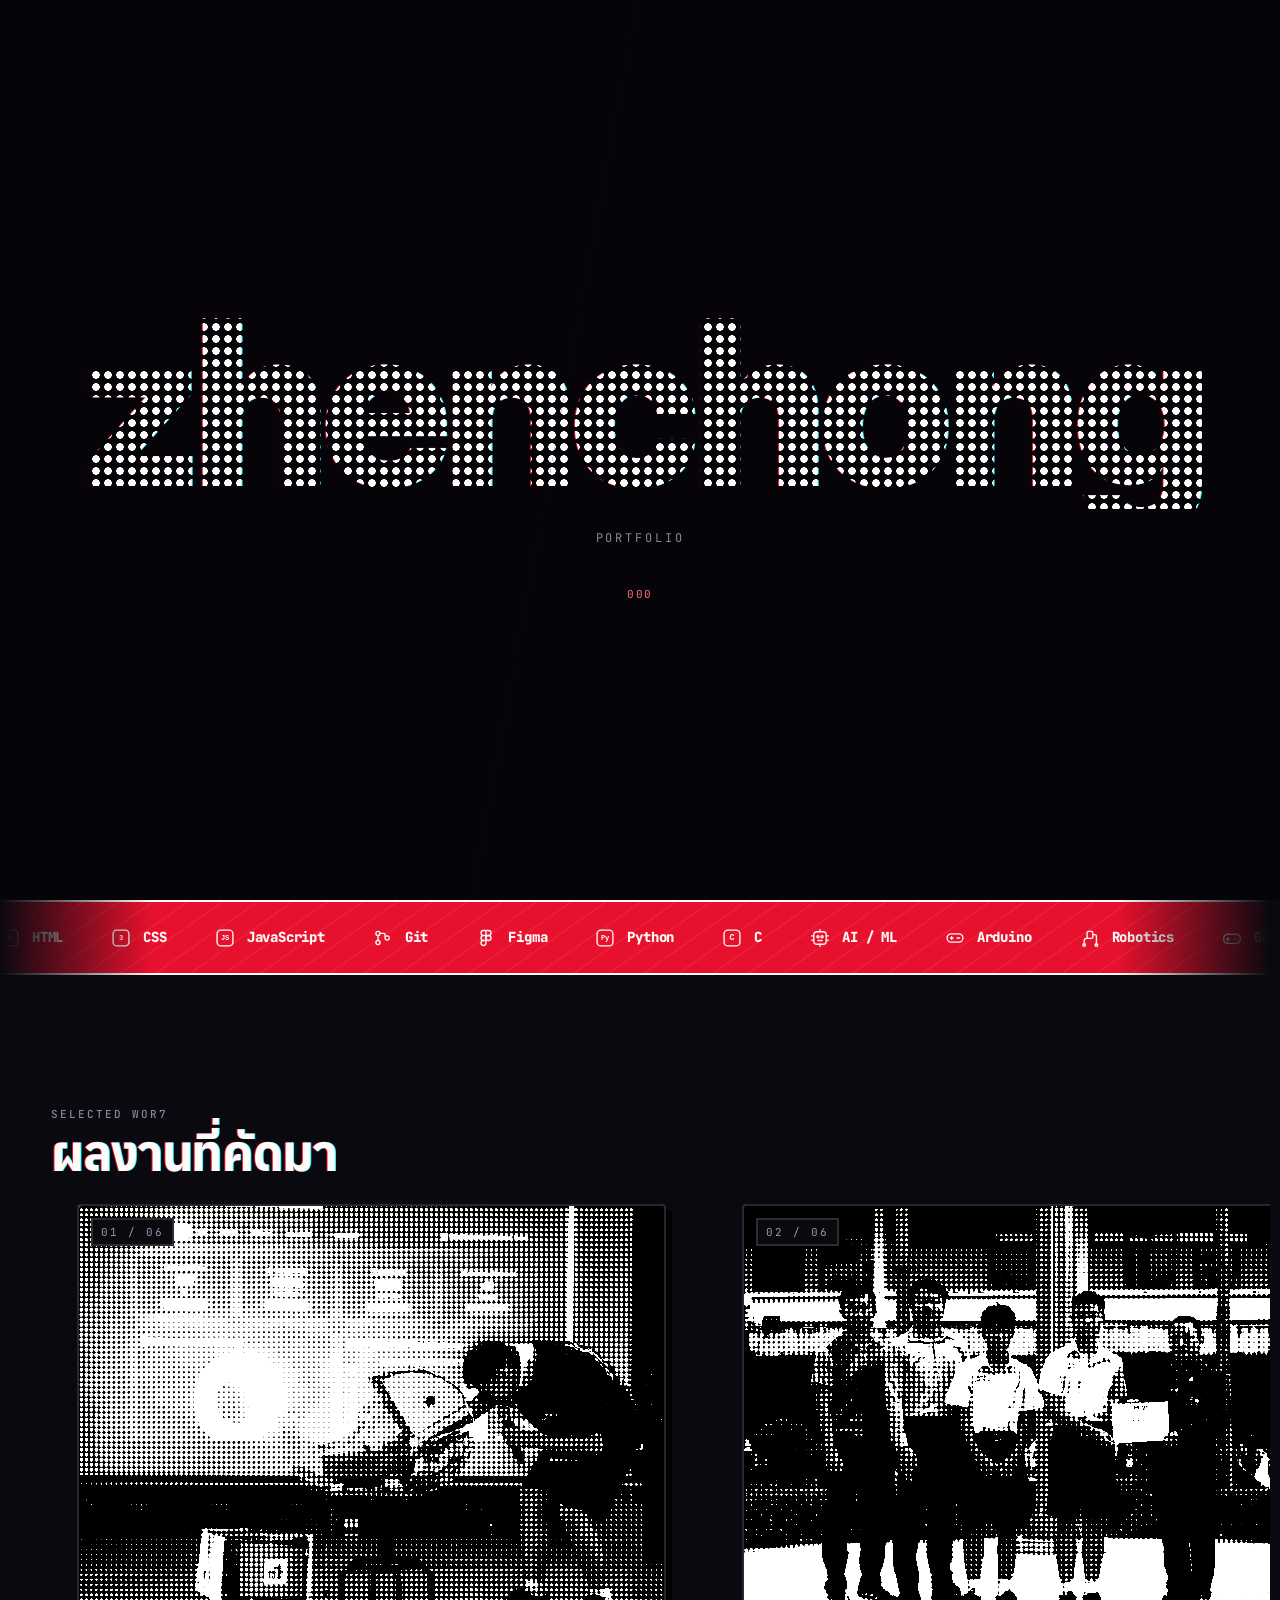
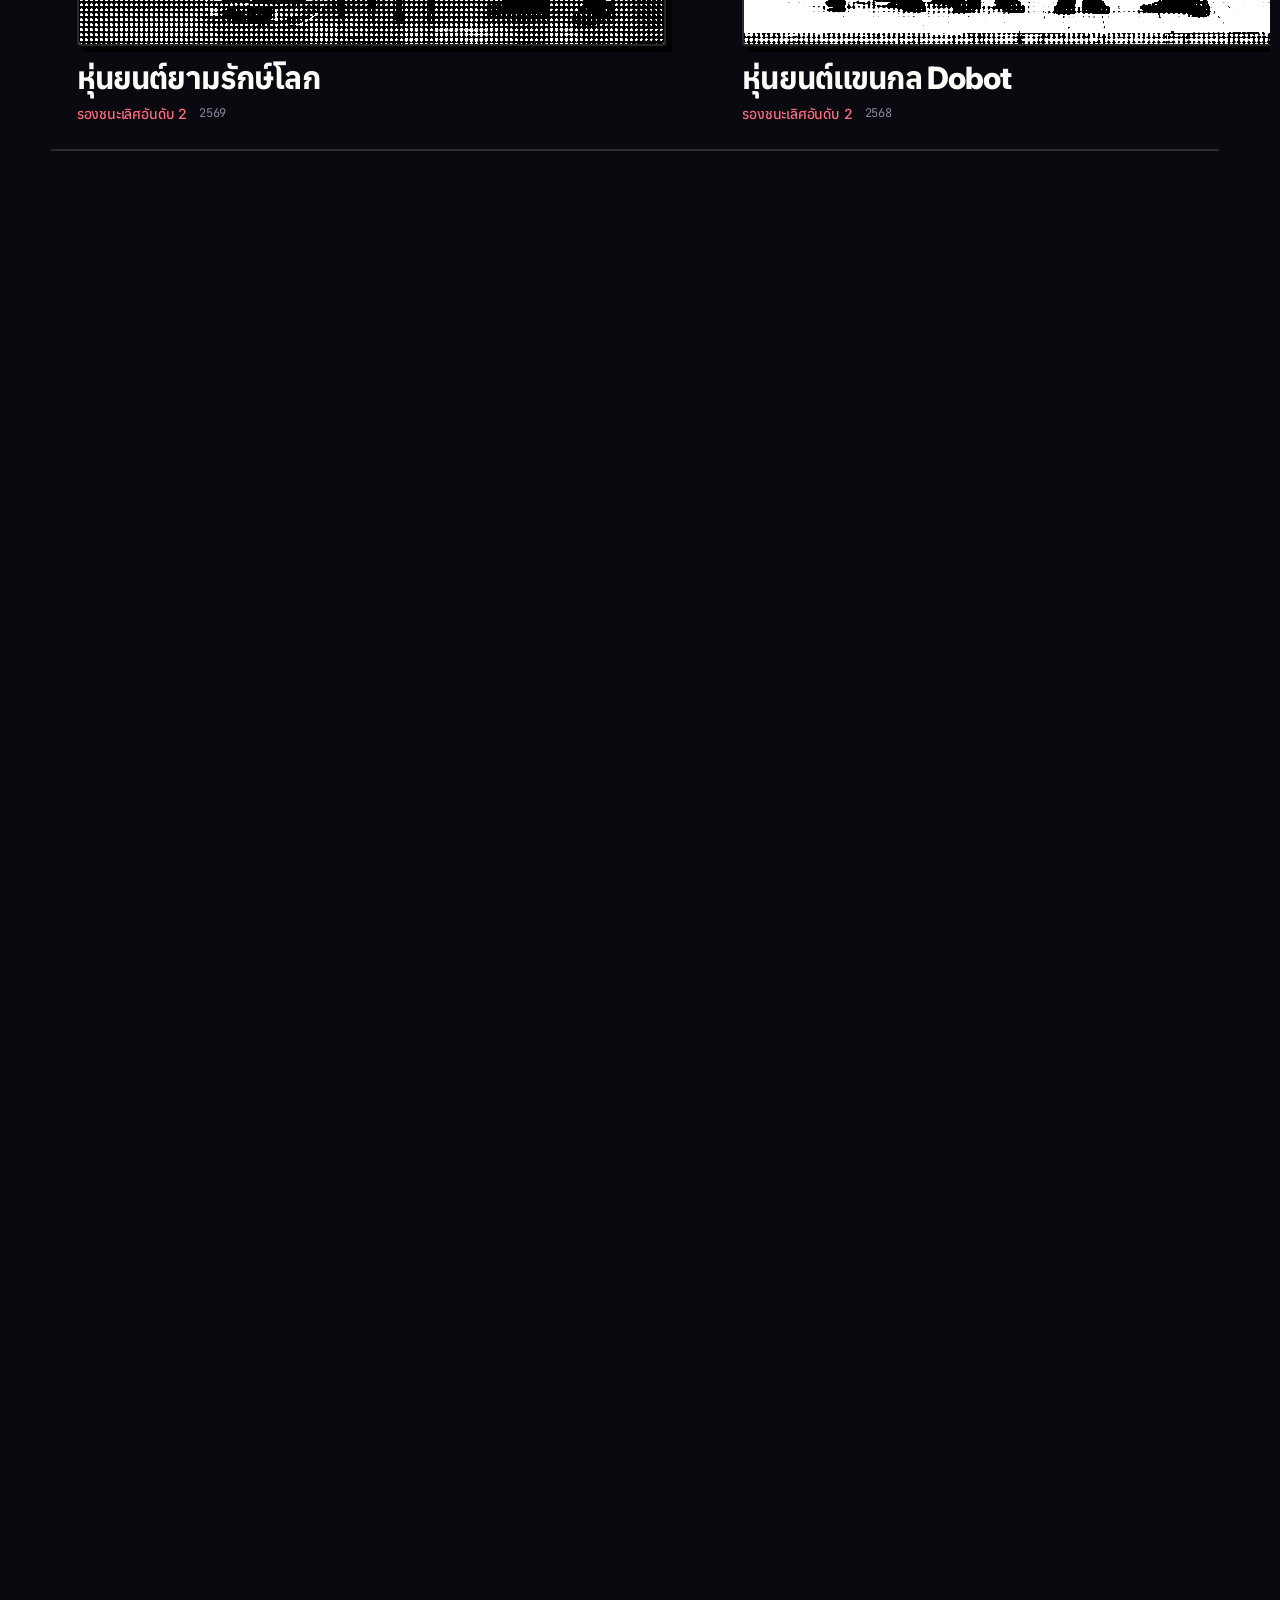
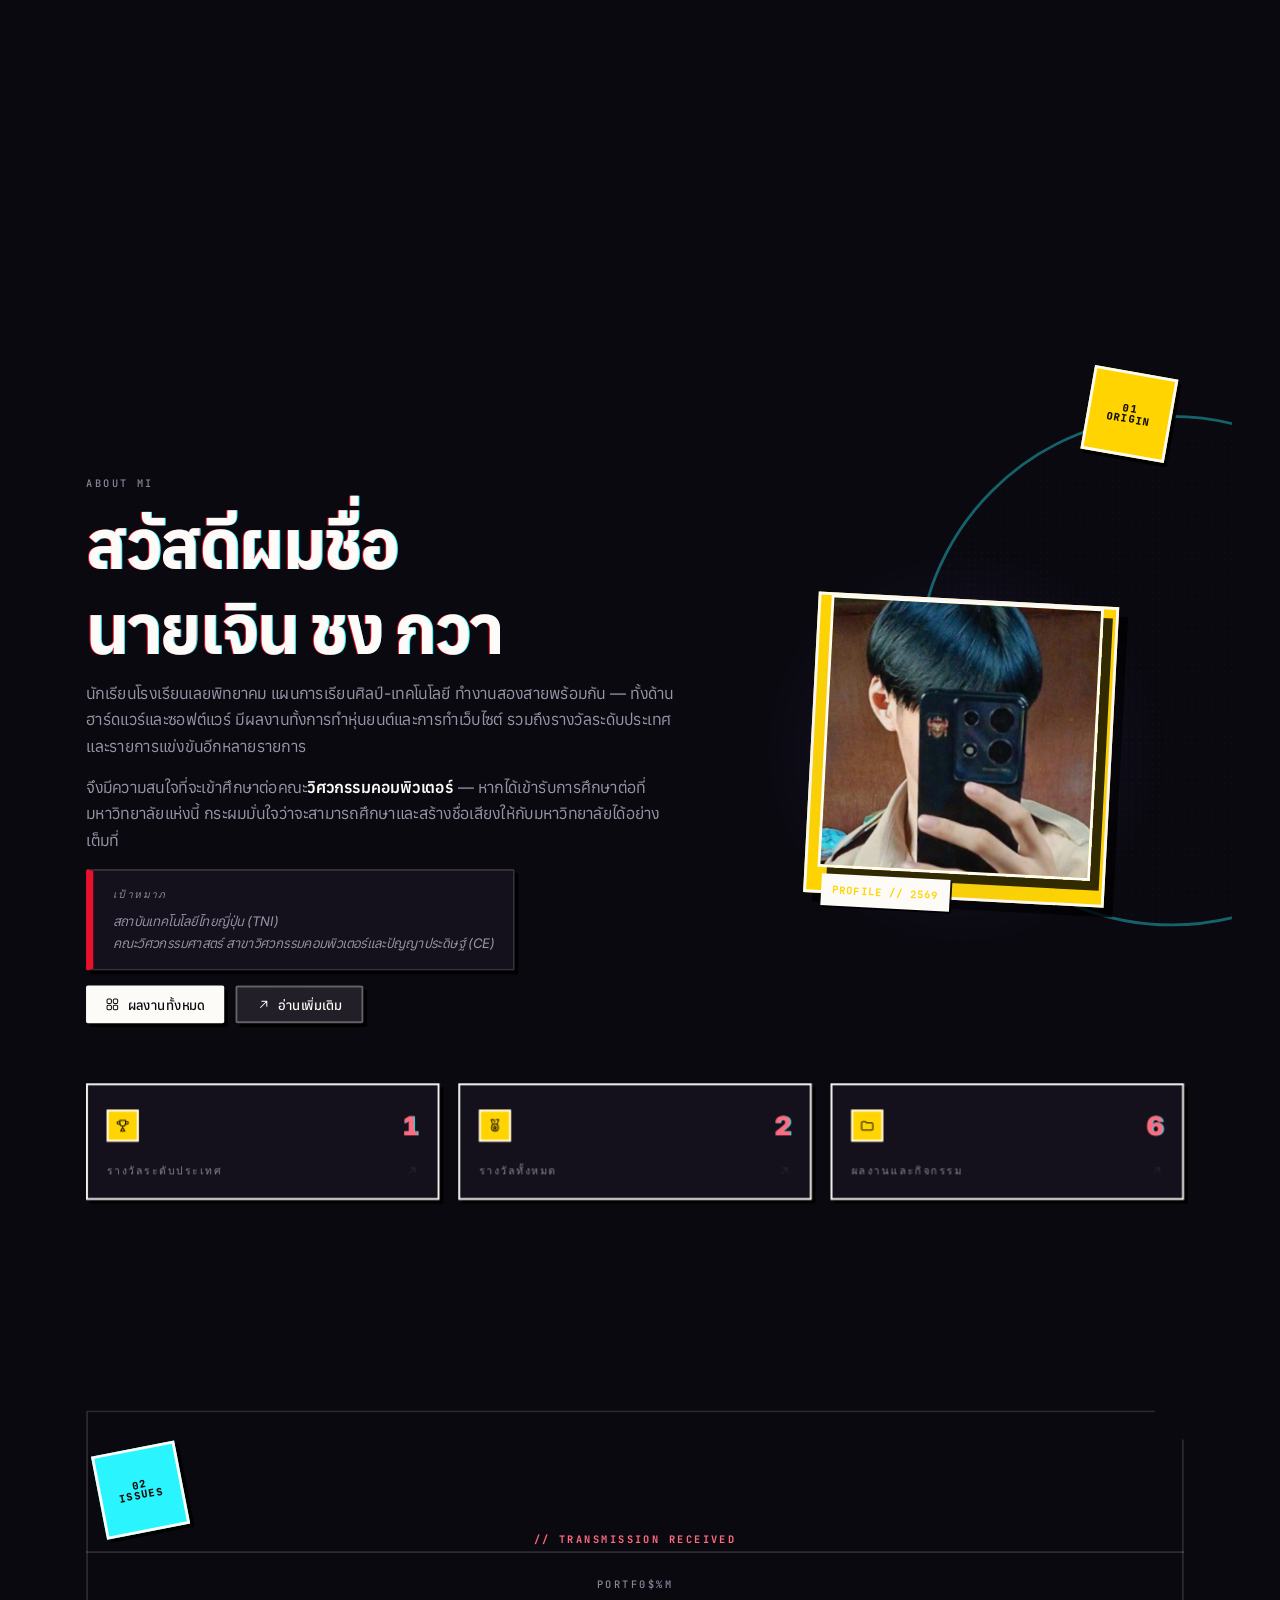
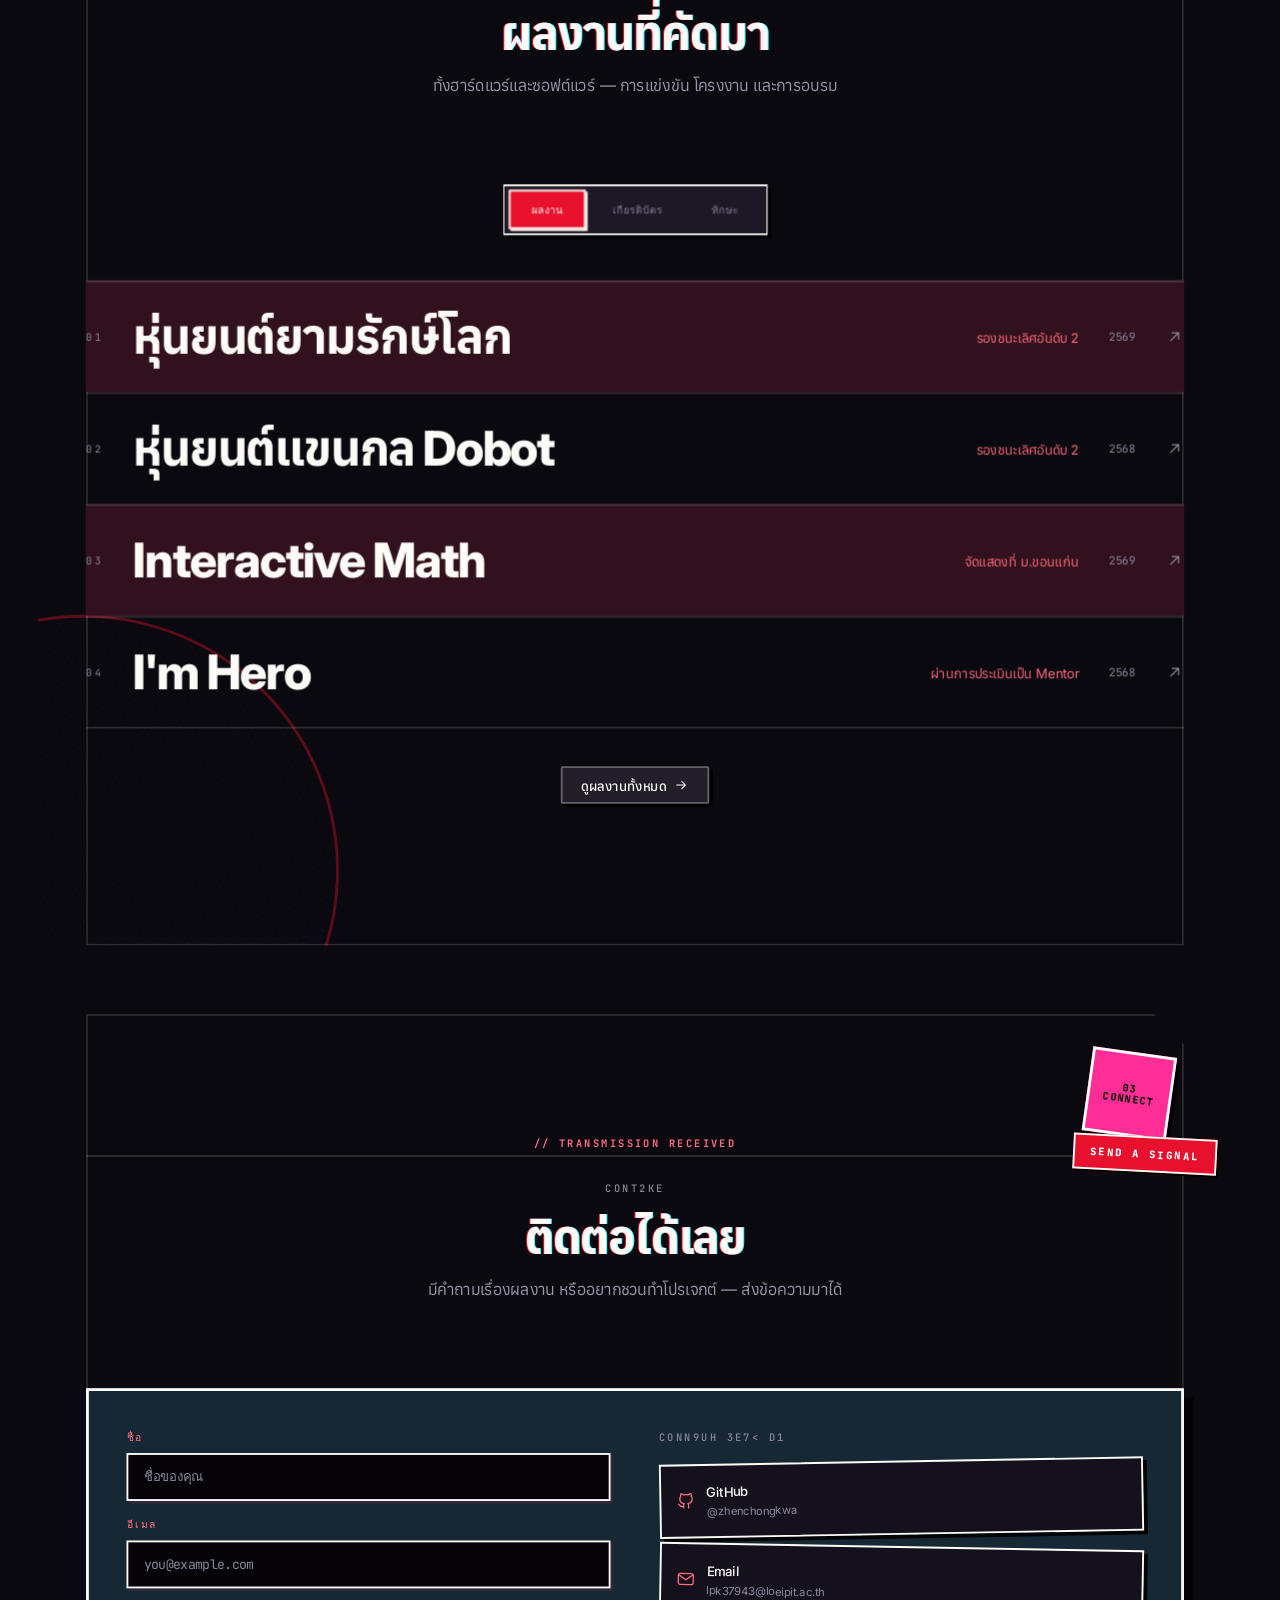
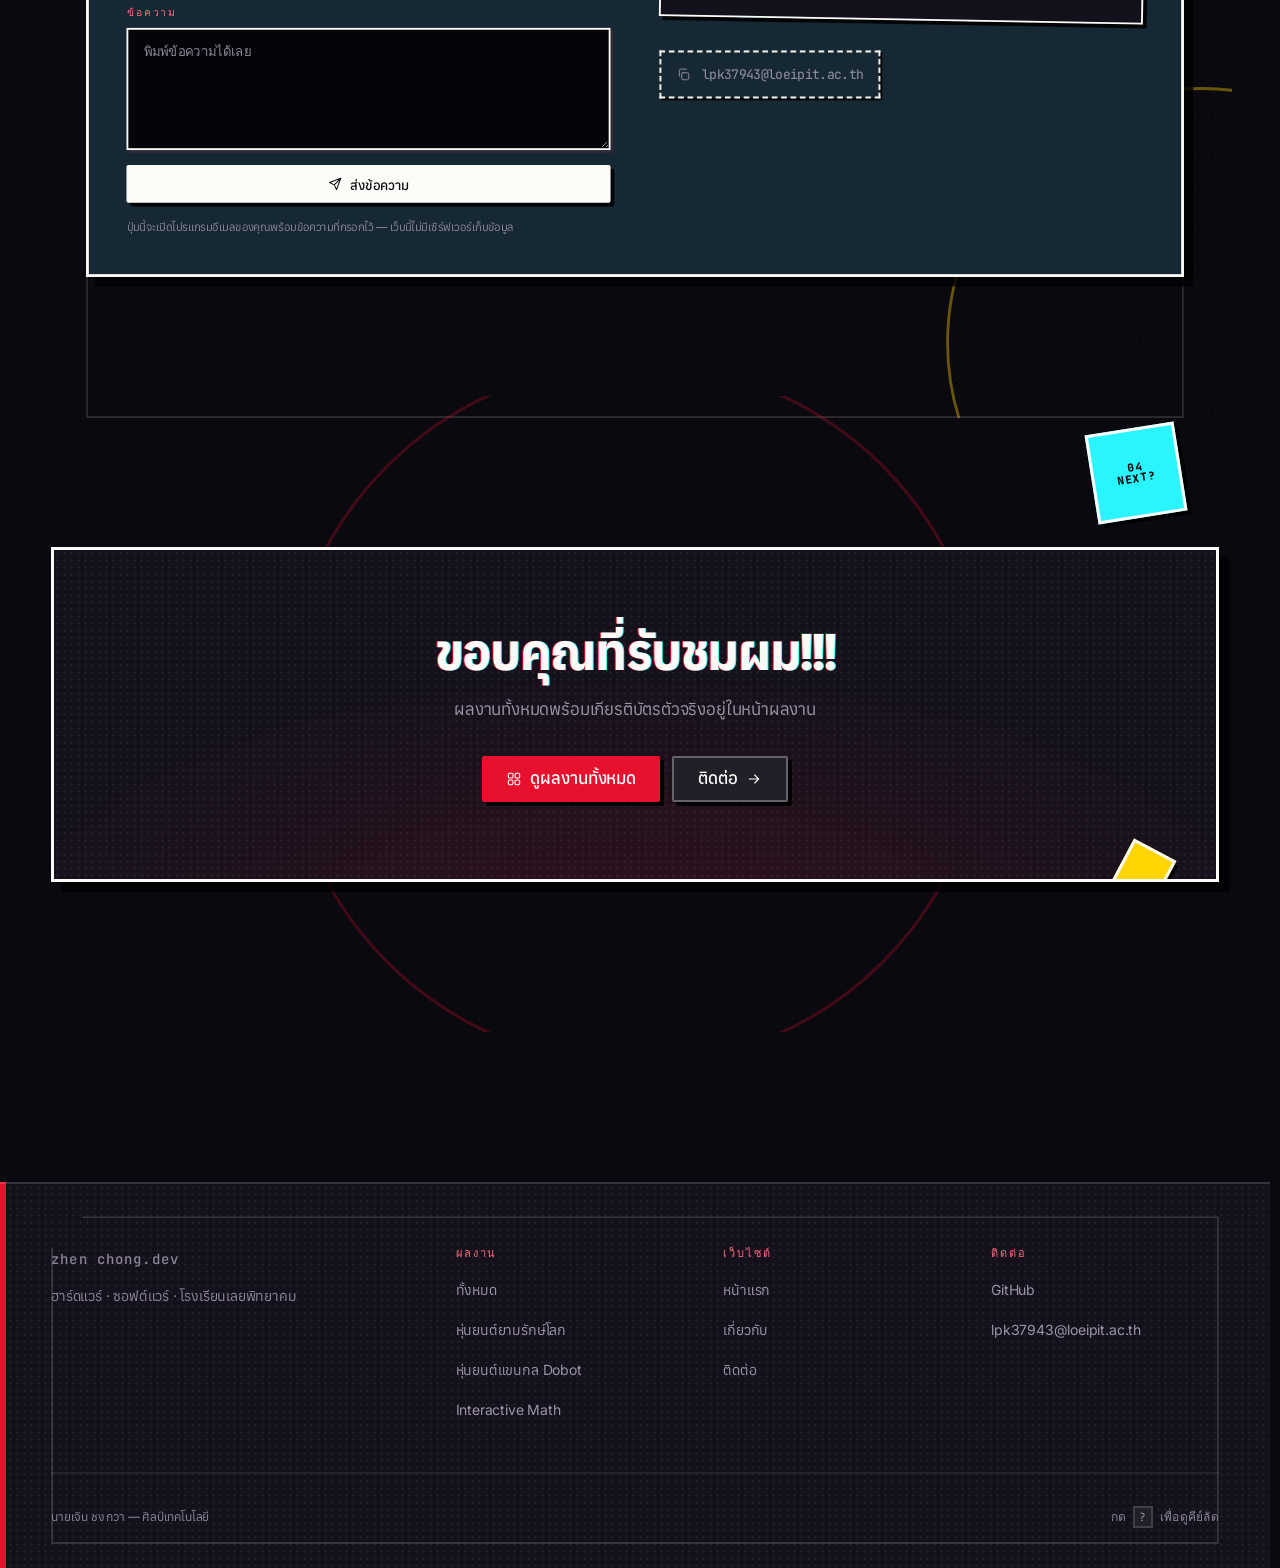
==== commit caeb9401: "Carry the opening cut through to the first screen, and clean house The katana intro ran for six seco" ====
--- a/index.html
+++ b/index.html
@@ -83,14 +83,6 @@
      ============================================================ -->
 <div class="ambient" aria-hidden="true"><i></i><i></i><i></i></div>
 
-<!-- เส้นลายวงจร PCB ที่ขอบซ้าย — แถบความคืบหน้าการอ่านที่มีจุดบัดกรีคั่นตามหัวข้อ
-     ตำแหน่งจุดคำนวณจากตำแหน่งจริงของแต่ละ section ในเอกสาร เส้นนี้จึงเป็น
-     "แผนที่ย่อ" ของหน้า ไม่ใช่ของตกแต่ง — รูปเส้นสร้างโดย js/modules/spine.js
-     เพราะจำนวนจุดเปลี่ยนตามหน้าและเปลี่ยนอีกทุกครั้งที่ย่อ-ขยายหน้าต่าง
-
-     ⚠ pointer-events: none ถูกตั้งไว้ใน CSS แล้ว (กฎข้อ 6) — มันสูงเต็มจอ
-     ถ้าลืม ลิงก์และปุ่มที่อยู่ใต้แถบนี้จะกดไม่ได้ทั้งแถบ -->
-<div class="spine" data-spine aria-hidden="true"></div>
 
 <!-- รูปทรงวิศวกรรมลอยเป็นฉากหลัง ลากได้ — รูปทรงถูกสร้างโดย js/modules/formes.js -->
 <div class="formes" data-formes aria-hidden="true"></div>
@@ -162,6 +154,12 @@
          ⚠ ห้ามใส่ data-par ทับ element ที่มี data-reveal (ทั้งคู่เขียน translate) -->
     <div class="glow glow--accent hero-glow-a" aria-hidden="true" data-par="0.35"></div>
     <div class="glow glow--warm hero-glow-b" aria-hidden="true" data-par="-0.25"></div>
+
+    <!-- รอยฟันค้างจากฉากเปิด — วาบครั้งเดียวตอนคิวหน้าจอแรกเริ่ม แล้วจางหาย
+         มุมกับตำแหน่งมาจาก --cut-deg / --cut-x ที่ fx.js เขียนไว้ที่ <html>
+         ซึ่งเป็นแนวที่จอแยกจริง รอยนี้จึงต่อจากคมดาบพอดีทุกสัดส่วนจอ
+         หน้าตาอยู่ที่ .hero-scar ใน pages.css · แอนิเมชันอยู่ใน motion.css -->
+    <i class="hero-scar" aria-hidden="true"></i>
     
     <!-- ==========================================================
          หน้าจอแรกแบบโปสเตอร์ — เต็มจอ ชนขอบ
@@ -213,7 +211,15 @@
          ทุกอย่างอยู่ในกล่องเดียวกับ .container ของ section อื่น (กฎข้อ 11) -->
     <div class="hero-poster" data-depth="0.18">
 
-      <span class="status-pill" data-reveal>
+      <!-- ⚠ --i ทุกตัวในหน้าจอแรกเขียนเป็น inline style โดยตั้งใจ ไม่ใช่ใน CSS
+           stagger() ใน reveal.js เช็คด้วย el.style.getPropertyValue("--i")
+           ซึ่งอ่านเฉพาะ inline — ถ้าเขียนไว้ในไฟล์ CSS มันจะมองไม่เห็นแล้วทับ
+           ด้วยเลขไล่อัตโนมัติตามลำดับ DOM ทำให้คิวที่จัดไว้เสียทั้งชุด
+
+           ลำดับที่ตั้งไว้ไล่ตามที่ตาอ่านหน้าแนะนำตัวจริงๆ ไม่ใช่ตามลำดับใน DOM:
+           ภาพ → ชื่อ → ตัวตน → รายละเอียด → ทางไปต่อ
+           ค่าจริงของแต่ละขั้นอยู่ที่ --enter-* ใน tokens.css -->
+      <span class="status-pill" data-reveal style="--i:0">
         <span class="status-dot"></span>
         Available for work
       </span>
@@ -225,10 +231,15 @@
         <span class="hero-name-dim">portfolio</span>
       </h1>
 
-      <div class="hero-bar" data-reveal>
-        <p class="hero-role caret">student developer</p>
-
-        <p class="hero-lede">
+      <!-- .hero-bar ไม่ถือ data-reveal เองแล้ว — ย้ายไปไว้ที่ลูกทีละตัว
+
+           ของเดิมทั้งก้อนเป็น [data-reveal] ตัวเดียว บทบาท · ย่อหน้า · ชิป ·
+           ลิงก์ · บรรทัดรางวัล จึงโผล่พร้อมกันหมดในจังหวะเดียว ซึ่งอ่านเป็น
+           "กล่องข้อความปรากฏ" ไม่ใช่ "คนคนหนึ่งกำลังแนะนำตัว" -->
+      <div class="hero-bar">
+        <p class="hero-role caret" data-reveal style="--i:1">student developer</p>
+
+        <p class="hero-lede" data-reveal style="--i:2">
           กระผมนายเจิน ชง กวา จากโรงเรียนเลยพิทยาคม แผนการเรียนศิลป์-เทคโนโลยี
           สนใจการทำฮาร์ดแวร์และซอฟต์แวร์ จึงตั้งใจเรียนต่อคณะวิศวกรรมคอมพิวเตอร์
         </p>
@@ -237,19 +248,19 @@
              มันจึงเกาะท้ายแถวชิปเสมอ ไม่ว่าคอลัมน์จะสูงเท่าไหร่
              จอแคบ = ไหลต่อท้ายชิปตามปกติ · จอกว้าง = ลอยออกไปทางขวาของแถว -->
         <div class="row row--tight hero-chips">
-          <span class="chip">Electronics</span>
-          <span class="chip">Developer</span>
-          <span class="chip">Project Manager</span>
-          <button type="button" class="comic-bubble comic-bubble--cyan" data-pop data-sense aria-label="Click me">CLICK<br>ME!</button>
+          <span class="chip" data-reveal style="--i:3">Electronics</span>
+          <span class="chip" data-reveal style="--i:4">Developer</span>
+          <span class="chip" data-reveal style="--i:5">Project Manager</span>
+          <button type="button" class="comic-bubble comic-bubble--cyan" data-reveal style="--i:6" data-pop data-sense aria-label="Click me">CLICK<br>ME!</button>
         </div>
 
         <!-- ลิงก์ข้อความแทนปุ่มสองปุ่ม — หน้าจอแรกมีทางเดินทางเดียวคือ "เลื่อนลง"
              ปุ่มทึบสองปุ่มเรียกความสนใจแรงเกินกว่าที่ควรได้ในจอที่เนื้อหาสงบแบบนี้ -->
-        <p class="hero-more mono-note">
+        <p class="hero-more mono-note" data-reveal style="--i:8">
           <a href="#work" data-magnet data-sense><span data-icon="arrowDown"></span> ดูผลงานด้านล่าง</a>
         </p>
 
-        <p class="hero-award mono-note">
+        <p class="hero-award mono-note" data-reveal style="--i:9">
           <span data-icon="trophy"></span> รางวัลระดับประเทศ IPST AI Inventor 2569
         </p>
       </div>
@@ -257,7 +268,7 @@
       <!-- ลูกโป่ง IDEAS IN MOTION — ช่องว่างซ้ายเหนือชื่อ (เฉพาะจอกว้างมาก)
            เป็นลูกคนสุดท้ายของ .hero-poster ซึ่ง position: relative อยู่แล้ว
            จอที่ช่องซ้ายแคบเกินไป = ไหลต่อท้ายคอลัมน์ตามปกติ ไม่หลุดจอ -->
-      <button type="button" class="comic-bubble comic-bubble--red" data-pop data-sense aria-label="Ideas in motion">IDEAS<br>IN MOTION</button>
+      <button type="button" class="comic-bubble comic-bubble--red" data-reveal style="--i:10" data-pop data-sense aria-label="Ideas in motion">IDEAS<br>IN MOTION</button>
     </div>
 
     <span class="scroll-hint" aria-hidden="true">
@@ -287,7 +298,7 @@
        JavaScript ตายสนิท reel.js จะอัปเกรดเป็นโหมดตรึงให้เมื่อเครื่องไหว
        ========================================================== -->
   <section class="reel" id="reel" data-reel data-sticky
-           data-spine-label="REEL" aria-labelledby="reel-heading">
+           aria-labelledby="reel-heading">
     <div class="reel-pin">
 
       <div class="reel-head">
@@ -306,8 +317,7 @@
   <!-- ==========================================================
        ABOUT
        ========================================================== -->
-  <section class="section comic-chapter comic-chapter--about" id="about"
-           data-spine-label="ORIGIN">
+  <section class="section comic-chapter comic-chapter--about" id="about">
     <span class="chapter-mark chapter-mark--about" data-depth="0.12" aria-hidden="true">01<br>ORIGIN</span>
     <div class="container">
       <div class="split split--text-lead">
@@ -373,7 +383,7 @@
   <!-- ==========================================================
        SHOWCASE — สลับสามแท็บ
        ========================================================== -->
-  <section class="section section--ruled comic-chapter comic-chapter--work" id="work" data-spine-label="ISSUES">
+  <section class="section section--ruled comic-chapter comic-chapter--work" id="work">
     <span class="chapter-mark chapter-mark--work" data-depth="0.08" aria-hidden="true">02<br>ISSUES</span>
     <div class="container-wide">
 
@@ -427,7 +437,7 @@
   <!-- ==========================================================
        CONTACT
        ========================================================== -->
-  <section class="section section--ruled comic-chapter comic-chapter--contact" id="contact" data-spine-label="CONNECT">
+  <section class="section section--ruled comic-chapter comic-chapter--contact" id="contact">
     <span class="chapter-mark chapter-mark--contact" data-depth="0.1" aria-hidden="true">03<br>CONNECT</span>
     <div class="container">
 
@@ -616,7 +626,6 @@
      main.js จึงต้องเรียกมันด้วย PF.initReel?.() ไม่ใช่เรียกตรงๆ ตามกฎข้อ 9
      ต้องมาหลัง scenes.js เพราะใช้ PF.docTop ที่ไฟล์นั้นเป็นคนฝากไว้ -->
 <script defer src="assets/js/modules/reel.js"></script>
-<script defer src="assets/js/modules/spine.js"></script>
 <script defer src="assets/js/main.js"></script>
 </body>
 </html>
--- a/assets/css/tokens.css
+++ b/assets/css/tokens.css
@@ -84,7 +84,6 @@
      โดยไม่ต้องปรับอะไร และเป็นที่มาของเอฟเฟกต์ "ขอบสีเหลื่อม" ด้วย */
   --accent:       #e8112d;
   --accent-bright:#2af5ff;
-  --accent-dim:   #8f0a1c;
   --accent-ink:   #ff6b7f;                    /* accent ที่อ่านบนพื้นมืดได้ (6.3:1) */
   --accent-wash:  rgba(232, 17, 45, .14);
   --accent-line:  rgba(232, 17, 45, .45);
@@ -103,7 +102,6 @@
      ไม่ต้องหยุดคิดว่ามันคืออะไร ถ้าเห็นชัดจนอ่านตัวหนังสือไม่สะดวก แปลว่าเยอะเกิน */
   --chroma: 1px;
 
-  --danger:  #eb5757;
   --success: #4cb782;
 
   /* ---------- แสงแวดล้อม ----------
@@ -170,9 +168,6 @@
   --shadow-lg: 6px 6px 0 rgba(0,0,0,.85);
   --shadow-xl: 10px 10px 0 rgba(0,0,0,.8);
 
-  /* เงาสีแบรนด์ — ใช้กับของที่ต้องเด่นจริงๆ เท่านั้น (ปุ่มหลัก การ์ดเด่น)
-     ถ้าใช้ทุกที่จะไม่เหลืออะไรที่เด่น */
-  --shadow-pop: 5px 5px 0 var(--accent);
 
   /* ---------- ตัวอักษร ----------
      Inter รับภาษาอังกฤษ, Anuphan รับภาษาไทย (สัดส่วนใกล้ Inter ที่สุด),
@@ -239,14 +234,14 @@
   --track-body:    -.011em;
   --track-label:   .18em;
 
-  --lh-display: .92;
   --lh-h:       1.08;
   --lh-body:    1.65;
 
   /* ---------- ระยะ ----------
      สเกล 4px ทุกขั้น ตัวเลขในชื่อคือค่า px จริงตอน root 16px */
   --s-1: .25rem;  --s-2: .5rem;   --s-3: .75rem;  --s-4: 1rem;
-  --s-5: 1.25rem; --s-6: 1.5rem;  --s-8: 2rem;    --s-10: 2.5rem;
+  --s-5: 1.25rem; --s-6: 1.5rem;  --s-7: 1.75rem; --s-8: 2rem;
+  --s-10: 2.5rem;
   --s-12: 3rem;   --s-16: 4rem;   --s-20: 5rem;   --s-24: 6rem;
   --s-32: 8rem;
 
@@ -335,6 +330,15 @@
   --z-modal:   90;
   --z-cursor:  100;
   --z-intro:   200;
+  /* รอยฟันค้างต้องอยู่ "เหนือ" ฉากเปิด ไม่ใช่ใต้
+
+     มันวาบตอนเสี้ยวจอกำลังกระจาย ซึ่งฉากเปิดยังไม่ถูกลบ (อีก 380ms)
+     ถ้าอยู่ชั้นเนื้อหาตามปกติ จังหวะที่สว่างที่สุดของมัน (~112ms) จะถูกเสี้ยว
+     บังไว้จนหมด เหลือให้เห็นแค่หางที่กำลังจางแล้ว
+
+     การให้มันพาดทับเสี้ยวที่กำลังปลิวคือทั้งหมดของเอฟเฟกต์นี้ —
+     รอยจากคมดาบวิ่งต่อเข้ามาในหน้าเว็บ ไม่ใช่เส้นที่โผล่มาทีหลังแยกกัน */
+  --z-scar:    210;
 
   /* ---------- ลายพื้นหลัง ----------
      กริดจางๆ ที่เห็นในเรฟ — ใช้ linear-gradient สองชั้นแทนภาพ จะได้คมทุก DPI */
@@ -417,12 +421,23 @@
   /* ---------- เคอร์เซอร์ตอนกลายเป็นป้าย ---------- */
   --cursor-label-size: 78px;
 
-  /* ---------- เส้นลายวงจร PCB ที่ขอบจอ ----------
-     สีทองแดงจริงของแผ่นปริ๊นต์ ไม่ใช่สี accent ของแบรนด์ เพราะมันคือ
-     "ของอีกชิ้นที่ซ้อนอยู่หลังหน้าเว็บ" ไม่ใช่ส่วนหนึ่งของเนื้อหา */
-  --pcb-trace: rgba(253, 251, 247, .16);
-  --pcb-live:  #2af5ff;
-  --pcb-w:     2px;
+  /* ---------- คิวการเข้าของหน้าจอแรก หลังฉากเปิดฟันจบ ----------
+     ทุกค่านับจากวินาทีที่เสี้ยวจอเริ่มกระจาย (fx.js เรียก release() ตรงนั้น)
+     ไม่ใช่นับจากตอนเปิดหน้า — เพราะฉากเปิดยาวไม่เท่ากันในแต่ละเครื่อง
+     ขึ้นกับว่าฟอนต์กับรูปโหลดเสร็จเมื่อไหร่
+
+     ลำดับถูกวางให้ตาไล่จาก "ภาพ → ชื่อ → ตัวตน → รายละเอียด" ตามที่คนอ่าน
+     หน้าแนะนำตัวจริงๆ ไม่ใช่ไล่ตามลำดับใน DOM
+
+     ⚠ --enter-step คูณกับ --i ที่เขียนเป็น inline style ใน index.html
+     ถ้าจะเพิ่มชิ้นใหม่เข้าคิว ต้องใส่ --i ที่ตัว element ด้วย ไม่ใช่ใน CSS
+     เพราะ stagger() ใน reveal.js เช็คจาก el.style ซึ่งอ่านเฉพาะ inline */
+  --enter-shot:      0ms;    /* รูปเม็ดจุดครึ่งขวา — มาก่อนเพื่อนเสมอ */
+  --enter-name:    120ms;    /* ชื่อบรรทัดแรก */
+  --enter-name-step: 90ms;   /* ระยะห่างระหว่างบรรทัดของชื่อ */
+  --enter-card:    300ms;    /* บัตรห้อยเริ่มร่วงลงมา */
+  --enter-lead:    340ms;    /* ชิ้นแรกของคอลัมน์ข้อความ (--i: 0) */
+  --enter-step:     70ms;    /* ระยะห่างของชิ้นถัดๆ ไปในคอลัมน์ */
 }
 
 /* ============================================================================
@@ -480,7 +495,6 @@
   --shadow-md: 4px 4px 0 rgba(20,16,12,.85);
   --shadow-lg: 6px 6px 0 rgba(20,16,12,.8);
   --shadow-xl: 10px 10px 0 rgba(20,16,12,.75);
-  --shadow-pop: 5px 5px 0 var(--accent);
 
   --glow-accent: radial-gradient(circle at center,
                    rgba(232,17,45,.10) 0%, transparent 70%);
@@ -498,8 +512,6 @@
      ถ้าไม่กลับ ภาพในโหมดสว่างจะเป็นแผ่นดำทึบที่มองไม่เห็นอะไรเลย */
   --ht-screen: radial-gradient(circle at center, #000 0%, #fff 72%);
 
-  --pcb-trace: rgba(20, 16, 12, .22);
-  --pcb-live:  #b80d23;
 
   /* พื้นรองใต้ชื่อต้องเป็นสีกระดาษ ไม่ใช่สีดำ ไม่งั้นโหมดสว่างจะมีคราบดำ
      พาดกลางหน้าจอแรก และตัวหนังสือสีหมึกเข้มจะอ่านไม่ออกบนคราบนั้น */}
--- a/assets/css/layout.css
+++ b/assets/css/layout.css
@@ -209,6 +209,35 @@
   background-size: auto, var(--halftone-size) var(--halftone-size), auto;
   padding-block: var(--s-16) var(--s-10);
   margin-top: var(--gap-section);
+
+  /* ต้องประกาศเองเพราะค่านี้อยู่ที่ .section--ruled ซึ่ง footer ไม่ได้เป็น */
+  --panel-notch: clamp(14px, 3vw, 32px);
+}
+
+/* ---------- กรอบพาเนลของ footer ----------
+   ทุก section เหนือมันมีกรอบมุมหักเฉียง แต่ footer ไม่มี ทั้งที่เป็นสิ่งสุดท้าย
+   ที่คนเห็นก่อนปิดหน้า — หน้าเว็บจึงจบลงแบบ "หลุดกรอบ" แทนที่จะปิดเล่ม
+
+   หักมุม "ซ้ายบน" ไม่ใช่ขวาบนแบบ .section--ruled โดยตั้งใจ
+   รอยตัดที่กลับทิศทำให้ตาอ่านออกว่านี่ไม่ใช่ section อีกอัน แต่เป็นตัวปิด
+   ถ้าหักทางเดียวกันหมด footer จะอ่านเป็นบทที่ห้าที่ไม่มีหัวข้อ
+
+   inset แนวตั้งไม่ใช่ 0 เพราะ footer มี border-top ของตัวเองอยู่แล้ว
+   ถ้าให้กรอบชนขอบบนพอดี เส้นสองเส้นจะซ้อนกันจนหนาเป็นสองเท่าเฉพาะด้านบน */
+.site-footer::before {
+  content: "";
+  position: absolute;
+  inset: var(--s-8) var(--pad-x) var(--s-6);
+  border: var(--bw) solid var(--line);
+  pointer-events: none;   /* กฎข้อ 6 — มันคลุมทั้ง footer ถ้าลืมจะกินคลิกลิงก์หมด */
+
+  clip-path: polygon(
+    var(--panel-notch) 0,
+    100% 0,
+    100% 100%,
+    0 100%,
+    0 var(--panel-notch)
+  );
 }
 .footer-grid {
   display: grid;
--- a/assets/css/components.css
+++ b/assets/css/components.css
@@ -484,6 +484,34 @@
   color: var(--ink-soft);
 }
 
+/* ---------- เลขพาเนลมุมบนขวาของสื่อ ----------
+   ฟิล์มสตริปมีเลขอยู่แล้ว (.reel-no = "01 / 06") ดัชนีบรรทัดก็มี (.pindex-no = "01")
+   เหลือการ์ดที่ไม่มี ทั้งที่เป็นตัวเดียวที่โผล่ทั้งหน้าแรก หน้ารวมผลงาน
+   และผลค้นหาใน command palette — เลขจึงขาดหายเฉพาะที่ที่คนเห็นบ่อยที่สุด
+
+   อยู่มุมขวาเพราะ .card-tag (แข่งขัน/อบรม) จองมุมซ้ายไปแล้ว
+   และยืมหน้าตาจาก .card-tag ทั้งชุด (mono · --t-micro · letter-spacing เท่ากัน)
+   เพื่อให้สองมุมอ่านเป็นคู่ของกัน ไม่ใช่ป้ายสองแบบที่บังเอิญมาอยู่การ์ดเดียวกัน
+
+   ต่างกันแค่สีตัวอักษร: ป้ายหมวดเป็นข้อมูล (--ink-soft) ส่วนเลขเป็นของประดับ
+   จึงจางกว่าหนึ่งขั้น (--ink-faint) ตาจะได้ไม่สับสนว่าอันไหนต้องอ่าน */
+.card-no {
+  position: absolute;
+  top: var(--s-3);
+  right: var(--s-3);
+  z-index: 2;
+  padding: 3px var(--s-2);
+  border-radius: var(--r-xs);
+  background: rgba(8, 9, 10, .72);
+  -webkit-backdrop-filter: blur(8px);
+          backdrop-filter: blur(8px);
+  border: var(--bw) solid var(--line);
+  font-family: var(--font-mono);
+  font-size: var(--t-micro);
+  letter-spacing: .08em;
+  color: var(--ink-faint);
+}
+
 /* การ์ดเด่น — ขอบไล่สีหมุนรอบตัว
    ต้องใช้ @property (motion.css) ประกาศ --angle เป็นมุมจริง
    ไม่งั้นเบราว์เซอร์จะ animate ไม่ได้เพราะมองเป็นแค่ข้อความ */
@@ -734,8 +762,7 @@
 .stat:hover,
 .tech:hover,
 .social:hover { border-color: var(--ink); translate: 2px 2px; box-shadow: var(--shadow-sm); }
-.stat-icon,
-.feature-icon { border-radius: 0; border-color: var(--ink); background: var(--hue-motion); color: #14100c; }
+.stat-icon { border-radius: 0; border-color: var(--ink); background: var(--hue-motion); color: #14100c; }
 .stat-num { color: var(--accent-ink); font-weight: 900; text-shadow: 1px 0 0 var(--accent-bright); }
 
 .tech { background-image: var(--halftone); background-size: var(--halftone-size) var(--halftone-size); }
@@ -1341,97 +1368,18 @@
 [data-magnet][data-magnet-on="true"] { transition: none; }
 
 /* ============================================================================
-   เส้นลายวงจร PCB ที่ขอบจอ — แถบความคืบหน้าที่พูดเรื่องเดียวกับเนื้อหา
-
-   มาแทนอะไร: แถบ progress เส้นตรงธรรมดาบอกได้แค่ "อ่านไปกี่เปอร์เซ็นต์"
-   เส้นนี้บอกเท่ากันแต่บอกด้วยว่า "ผ่านหัวข้อไหนมาแล้วบ้าง" — จุดบัดกรีแต่ละจุด
-   ผูกกับ section จริงในหน้า พอเลื่อนถึงจุดไหน จุดนั้นติดไฟค้างไว้
-
-   รูปเส้นถูกสร้างด้วย JS (js/modules/spine.js) ไม่ได้เขียน path ไว้ตรงนี้
-   เพราะจำนวนจุดเปลี่ยนตามจำนวน section ของแต่ละหน้า — หน้าแรกมีสี่ หน้า
-   case study มีสอง ถ้า hardcode ไว้จะผิดทันทีที่เพิ่มหรือลบส่วนใดส่วนหนึ่ง
-
-   ⚠ pointer-events: none บังคับ (กฎข้อ 6) — มันสูงเต็มจอ ถ้าลืมจะกินคลิก
-   ของลิงก์และปุ่มที่อยู่ใต้มันทั้งแถบ
-   ========================================================================= */
-/* ตำแหน่งของเส้นถูกคำนวณให้อยู่ใน "ช่องว่างขอบซ้าย" ของ container พอดี
-
-   container ใช้ --pad-x = clamp(1.25rem, .5rem + 4vw, 4rem) เป็นระยะขอบ
-   ที่จุดตัด 72rem (1152px) ค่านั้นเท่ากับ 54px ส่วนกล่องเส้นกินพื้นที่
-   13px → 53px จึงพอดีเฉียดโดยไม่ทับตัวหนังสือ และกว้างขึ้นเรื่อยๆ ตามจอ
-
-   ⚠ ถ้าจะแก้ --pad-x ใน tokens.css ต้องมาดูตรงนี้ด้วย ไม่งั้นเส้นจะเลื่อน
-   ไปนั่งใต้ย่อหน้าแรกของทุกหน้าพร้อมกัน */
-.spine {
-  position: fixed;
-  inset-block: 0;
-  inset-inline-start: clamp(6px, 1.2vw, 18px);
-  z-index: var(--z-grid);
-  width: 40px;
-  pointer-events: none;
-  display: none;                 /* เปิดเฉพาะจอกว้างพอ — ดูกฎข้างล่าง */
-  color: var(--pcb-trace);
-}
-
-/* จอแคบกว่า 72rem ไม่มีที่ว่างข้างเนื้อหาให้เส้นอยู่โดยไม่ทับตัวหนังสือ
-   เพราะ --pad-x หดลงตามความกว้างจอ พอถึงมือถือมันเหลือแค่ 20px */
-@media (min-width: 72rem) {
-  .spine { display: block; }
-}
-
-.spine svg { width: 100%; height: 100%; overflow: visible; }
-
-/* เส้นทองแดงพื้นหลัง — เห็นทั้งเส้นตลอดเวลา บอกว่าหน้านี้ยาวแค่ไหน */
-.spine-trace {
-  fill: none;
-  stroke: currentColor;
-  stroke-width: var(--pcb-w);
-  stroke-linecap: square;
-  stroke-linejoin: miter;
-}
-
-/* เส้นที่ "วิ่งแล้ว" — ทับเส้นพื้นหลังด้วยสีสด
-   pathLength="1" ทำให้ dasharray ใช้ค่าชุดเดียวได้ไม่ว่าเส้นจริงยาวเท่าไหร่
-   (เหตุผลเต็มอยู่ที่ webSVG ใน js/modules/fx.js ซึ่งใช้เทคนิคเดียวกัน)
-   spine.js เขียน --pcb-p เป็น 0→1 ตามที่เลื่อน ที่เหลือ CSS จัดการเอง */
-.spine-live {
-  fill: none;
-  stroke: var(--pcb-live);
-  stroke-width: var(--pcb-w);
-  stroke-linecap: square;
-  stroke-linejoin: miter;
-  stroke-dasharray: 1;
-  stroke-dashoffset: calc(1 - var(--pcb-p, 0));
-  filter: drop-shadow(0 0 3px var(--pcb-live));
-  opacity: .9;
-}
-
-/* จุดบัดกรี — วงแหวนกลวงเหมือนรู via บนแผ่นปริ๊นต์จริง ไม่ใช่จุดทึบ */
-.spine-pad {
-  fill: var(--bg);
-  stroke: currentColor;
-  stroke-width: var(--pcb-w);
-  transition: stroke var(--dur) var(--ease), r var(--dur) var(--ease-spring);
-}
-.spine-pad[data-lit="true"] { stroke: var(--pcb-live); }
-
-/* ไฟที่จุด — element แยกเพื่อให้เรืองแสงได้โดยไม่ต้องใส่ filter ให้ตัววงแหวน
-   (filter บนวงแหวนจะทำให้เส้นขอบเบลอไปด้วย) */
-.spine-glow {
-  fill: var(--pcb-live);
-  opacity: 0;
-  transition: opacity var(--dur-slow) var(--ease);
-}
-.spine-pad[data-lit="true"] + .spine-glow { opacity: 1; }
-
-/* ป้ายชื่อหัวข้อข้างจุด — เขียนตั้งฉากให้เหมือนซิลค์สกรีนบนแผ่นปริ๊นต์ */
-.spine-label {
-  fill: currentColor;
-  font-family: var(--font-mono);
-  font-size: 7px;
-  letter-spacing: .16em;
-  text-transform: uppercase;
-  opacity: 0;
-  transition: opacity var(--dur) var(--ease), fill var(--dur) var(--ease);
-}
-.spine-pad[data-lit="true"] ~ .spine-label { opacity: .85; fill: var(--pcb-live); }
+   เส้นลายวงจร PCB ที่ขอบซ้าย — ถอดออกแล้วทั้งชุด
+
+   เคยเป็นแถบความคืบหน้าการอ่านที่ขอบซ้ายของทุกหน้า: ลายทองแดงลากลงมา
+   มีจุดบัดกรีคั่นตรงตำแหน่งของแต่ละ section แล้วติดไฟทีละจุดตามที่เลื่อนผ่าน
+   ตำแหน่งจุดคำนวณจากตำแหน่งจริงในเอกสาร มันจึงเป็นแผนที่ย่อของหน้าจริงๆ
+
+   ถอดออกเพราะเจ้าของเว็บไม่ชอบหน้าตาของมัน หลังจากลองแก้รูปเส้นแล้วรอบหนึ่ง
+   ทั้งชุดที่หายไปคือ modules/spine.js · markup กับ <script> ทั้งสิบหน้า ·
+   data-spine-label ทุกตัว · token --pcb-* · บล็อกใน motion.css
+
+   ⚠ ถ้าจะเอากลับมา อย่าเขียนใหม่จากศูนย์ — กู้จาก git history แล้วอ่าน
+   หัวข้อ "เส้นลายวงจร PCB (ถอดออกแล้ว)" ใน README ก่อน เพราะมันบันทึกกับดัก
+   สองข้อที่เคยพังจริงไว้ (หัวเส้นงอกลับ กับตัวเลือกพี่น้อง ~ ที่จุดป้ายทุกใบ
+   พร้อมกัน) ทั้งคู่หาสาเหตุยากและจะพลาดซ้ำได้ง่ายมากถ้าเริ่มใหม่
+   ========================================================================= */
--- a/assets/css/motion.css
+++ b/assets/css/motion.css
@@ -100,6 +100,114 @@
 }
 
 html.no-js [data-reveal] { opacity: 1; translate: 0; scale: 1; }
+
+/* ============================================================================
+   ประตูม่าน — คิวการเข้าของหน้าจอแรกหลังฉากเปิดฟันจบ
+
+   fx.js เขียน data-enter ที่ <html> เป็นสองค่า: "hold" แล้ว "go" แล้วลบทิ้ง
+   เหตุผลเต็มอยู่ที่ initIntro ใน js/modules/fx.js
+
+   ---------------------------------------------------------------------------
+   ทำไมทับแค่ "ค่าปลายทาง" ไม่ใช่ใส่ transition: none ระหว่าง hold
+
+   ถ้าตั้ง transition: none ตอน hold แล้วถอดออกตอน go เบราว์เซอร์จะเห็น
+   "ค่าเปลี่ยน" กับ "transition กลับมา" ในการคำนวณสไตล์รอบเดียวกัน ซึ่งผลลัพธ์
+   ต่างกันไปตามเบราว์เซอร์ บางตัวข้ามแอนิเมชันไปที่ค่าปลายทางเลย
+
+   วิธีนี้ปลอดภัยกว่าเพราะไม่ยุ่งกับ transition เลย: ระหว่าง hold ค่าที่คำนวณ
+   ได้ยังเป็นท่าเริ่มต้น reveal.js จะเขียน data-revealed="true" ไปก็ไม่เกิดอะไร
+   เพราะกฎข้างล่างนี้ทับอยู่ พอ hold หายไป ค่าจึงเปลี่ยนเป็นท่าปลายทาง
+   แล้ว transition เดิมที่ประกาศไว้ข้างบนทำงานตามปกติ
+   ========================================================================= */
+
+/* ---------- ตรึง ---------- */
+html[data-enter="hold"] .hero [data-reveal],
+html[data-enter="hold"] .hero-shot,
+html[data-enter="hold"] .scroll-hint { opacity: 0; }
+
+/* บัตรห้อยยกขึ้นไปพ้นขอบบนจอ รอร่วงลงมา
+   ⚠ ต้องเป็น transform ห้ามใช้ translate — .lanyard ถือ data-par="0.15"
+   ซึ่ง scenes.js เขียนลง translate ให้ทุกเฟรม ถ้าใช้ตัวเดียวกันจะแย่งกันคุมค่า
+   แล้วบัตรจะกระตุกตอนเลื่อนหน้า (กฎเดียวกับปุ่มแม่เหล็กใน fx.js) */
+html[data-enter="hold"] .lanyard { opacity: 0; transform: translateY(-42%); }
+
+/* ⚠ ต้องมี .hero คั่น ไม่ใช่เขียน html[data-enter="hold"] [data-split] .line-i เฉยๆ
+   กฎที่เผยชื่อคือ [data-split][data-split-in="true"] .line-i ซึ่งมีค่าความเฉพาะ
+   เจาะจงเท่ากันพอดี (0,3,1) การพึ่งลำดับบรรทัดว่าใครอยู่ล่างกว่าเปราะเกินไป
+   เติม .hero เข้าไปให้เป็น (0,4,1) แล้วมันชนะแน่นอนไม่ว่าไฟล์จะถูกจัดเรียงใหม่ */
+html[data-enter="hold"] .hero [data-split] .line-i { translate: 0 130%; }
+
+/* ---------- ปล่อย ----------
+
+   สองตัวนี้ต้องประกาศ transition เองเต็มรูปแบบ ไม่ใช่แค่ transition-delay
+   เพราะทั้งคู่ไม่ใช่ [data-reveal] จึงไม่มี transition ติดตัวมาให้ใช้ต่อ
+   ถ้าใส่แค่ delay มันจะกระโดดจาก 0 เป็น 1 ทันทีหลังหน่วงครบ ไม่ได้จางเข้า
+
+   ⚠ .scroll-hint ห้ามใส่ data-reveal เด็ดขาด — มันใช้ translate: -50% 0
+   จัดกึ่งกลางแนวนอนอยู่ ส่วน [data-reveal] เขียน translate: 0 14px ทับ
+   ตัวชี้จะกระเด็นไปอยู่ครึ่งขวาของจอทันที (เหตุผลเดียวกับที่ data-par
+   ห้ามอยู่ร่วมกับ data-reveal) */
+html[data-enter="go"] .hero-shot {
+  opacity: 1;
+  transition: opacity var(--dur-slower) var(--ease-out) var(--enter-shot);
+}
+html[data-enter="go"] .scroll-hint {
+  opacity: 1;
+  transition: opacity var(--dur-slower) var(--ease-out)
+              calc(var(--enter-lead) + 10 * var(--enter-step));
+}
+
+html[data-enter="go"] .lanyard {
+  opacity: 1;
+  transform: translateY(0);
+  /* สปริงที่ท้ายการร่วง — บัตรตกลงมาแล้วเด้งเกินนิดหนึ่งก่อนเข้าที่
+     ซึ่งเป็นท่าเดียวกับที่ฟิสิกส์ Verlet ใน lanyard.js ทำต่อจากนี้พอดี
+     รอยต่อระหว่าง "CSS พามาถึง" กับ "ฟิสิกส์รับช่วง" จึงไม่มีรอยสะดุด */
+  transition:
+    opacity   var(--dur-slower) var(--ease-out)    var(--enter-card),
+    transform var(--dur-slower) var(--ease-spring) var(--enter-card);
+}
+
+/* --i เขียนเป็น inline style ที่ตัว element ใน index.html
+   ค่าที่ตั้งเองจะถูก stagger() ใน reveal.js เคารพไว้ ไม่ถูกเขียนทับ */
+html[data-enter="go"] .hero [data-reveal] {
+  transition-delay: calc(var(--enter-lead) + var(--i, 0) * var(--enter-step));
+}
+
+html[data-enter="go"] .hero [data-split] .line-i {
+  transition-delay: calc(var(--enter-name) + var(--i, 0) * var(--enter-name-step));
+}
+
+/* ชื่อถือทั้ง data-split และ data-reveal — สองกลไกที่ต้องมาถึงพร้อมกัน
+
+   ถ้าปล่อยให้ opacity ของมันไปตามคิวข้อความ (--enter-lead = 340ms) บรรทัดที่
+   เริ่มเลื่อนขึ้นตั้งแต่ 120ms จะเลื่อนอยู่ในความมืดสองร้อยกว่ามิลลิวินาที
+   แล้วโผล่มากลางทาง ดึง opacity มาเริ่มพร้อมบรรทัดแรกแทน
+
+   ต้องมี [data-reveal] ในตัวเลือกด้วยเพื่อให้ค่าความเฉพาะเจาะจงเป็น (0,5,0)
+   ชนะกฎคิวข้อความข้างบนที่เป็น (0,4,0) โดยไม่ต้องพึ่งลำดับบรรทัด */
+html[data-enter="go"] .hero [data-reveal].hero-name {
+  transition-delay: var(--enter-name);
+}
+
+/* ---------- รอยฟันค้าง ----------
+   เส้นสว่างพาดหน้าจอแรกหนึ่งครั้งตอนคิวเริ่ม แล้วจางหายไปเอง
+
+   มุมของมันมาจาก --cut-deg ที่ fx.js คำนวณจากแนวที่จอแยกจริง แล้วเขียนไว้ที่
+   <html> (ไม่ใช่ที่ .intro ซึ่งถูกลบทิ้ง) รอยนี้จึงพาดตรงแนวเดียวกับที่ดาบ
+   เพิ่งฟันเป๊ะทุกสัดส่วนจอ — เป็นสิ่งที่ทำให้สองฉากอ่านเป็นเรื่องเดียวกัน
+   ไม่ใช่เอฟเฟกต์สองอันที่บังเอิญต่อกัน
+
+   เล่นครั้งเดียว (ไม่มี infinite) และ forwards ให้ค้างที่ opacity 0 ตอนจบ */
+html[data-enter="go"] .hero-scar {
+  animation: hero-scar 620ms var(--ease-out) both;
+}
+
+@keyframes hero-scar {
+  0%   { opacity: 0;   scale: 1 0; }
+  18%  { opacity: 1;   scale: 1 1; }
+  100% { opacity: 0;   scale: 1 1; }
+}
 
 /* ============================================================================
    ฉากเปิด — ใยแมงมุมวาดตัวเอง แล้วฉีกออกเป็นสองซีก
@@ -209,6 +317,23 @@
   display: block;
   background: var(--bg-sunken);
   will-change: transform, opacity;
+
+  /* ⚠ ขอบเรืองเป็นสิ่งที่ขาดไม่ได้ ไม่ใช่ของประดับ
+
+     พื้นของเสี้ยวคือ --bg-sunken (#060409) ส่วนพื้นเว็บที่อยู่ข้างหลังคือ
+     --bg (#0b0910) — สองสีนี้เกือบเท่ากัน ตาจึงแยกไม่ออกว่าตรงไหนคือชิ้นส่วน
+     ตรงไหนคือพื้นหลัง ผลคือมองไม่เห็นว่ามีอะไรเคลื่อนเลย เห็นแค่ตัวหนังสือ
+     หายไปเฉยๆ ซึ่งเป็นเหตุผลหลักที่ท่านี้เคยดูแปลก
+
+     drop-shadow เกาะตามรูปที่ถูก clip แล้ว (ต่างจาก border ที่เกาะกรอบสี่เหลี่ยม)
+     จึงวาดขอบตามรอยตัดจริงของแต่ละชิ้นให้เอง — เห็นเป็นแผ่นที่ถูกเฉือนแยกออก
+
+     ใช้เงาไม่มีออฟเซ็ตสองชั้น ไม่ใช่สี่ทิศ — เงาเบลอรอบตัวให้ขอบครบทุกด้าน
+     ในชั้นเดียวอยู่แล้ว ส่วนสี่ทิศคือสี่ pass ซึ่งคูณด้วย 18 ชิ้นที่เคลื่อน
+     พร้อมกันแล้วหนักเกินจำเป็น */
+  filter:
+    drop-shadow(0 0 1.5px var(--accent-bright))
+    drop-shadow(0 0 12px rgba(42, 245, 255, .4));
 }
 .intro[data-phase="judge"] .intro-shard {
   /* ⚠ ห้ามใช้ --ease-out ของโปรเจกต์ตรงนี้
@@ -235,10 +360,18 @@
 /* ---------- เส้นฟันรัว ----------
    ยืดออกจากกึ่งกลางแทนที่จะจางเข้ามา (scale: 1 0 → 1 1) เพราะรอยฟันเกิดจาก
    คมที่ลากผ่าน ไม่ใช่แสงที่ค่อยๆ สว่างขึ้นอยู่กับที่ */
+/* ---------- เส้นฟันรัว ----------
+   ⚠ ตำแหน่งและมุมมาจาก shardPolys โดยตรง ไม่ได้ตั้งเองแยกต่างหาก
+
+   เส้นที่คนเห็นต้องเป็น "เส้นเดียวกับที่จอแตกจริง" ก่อนหน้านี้สองอย่างนี้ใช้มุม
+   คนละชุด ตาจึงเห็นฟันตรงหนึ่งแต่จอแตกอีกตรงหนึ่ง เป็นสาเหตุหลักที่ทำให้ท่านี้
+   ดูแปลกทั้งที่แต่ละส่วนถูกต้องในตัวเอง
+
+   --ja เป็นมุมสัมบูรณ์แล้ว ไม่ต้องบวก --cut-deg เข้าไปอีก */
 .intro-jline {
   position: fixed;
-  left: var(--cut-x, 43.3%);
-  top: 50%;
+  left: var(--jx, 43.3%);
+  top: var(--jy, 50%);
   width: 3px;
   height: 175vh;
   z-index: 4;
@@ -251,7 +384,7 @@
     var(--accent-bright) 86%,
     transparent 100%);
   filter: drop-shadow(0 0 9px var(--accent-bright)) drop-shadow(0 0 22px var(--accent-bright));
-  transform: translate(-50%, -50%) rotate(calc(var(--cut-deg, 11.85deg) + var(--ja, 0deg)));
+  transform: translate(-50%, -50%) rotate(var(--ja, 0deg));
   opacity: 0;
 }
 .intro[data-phase="judge"] .intro-jline {
@@ -858,13 +991,21 @@
   }
   .reel-shot img { filter: none !important; }
 
-  /* เส้นวงจร — โชว์เต็มเส้นค้างไว้ ไม่ต้องวิ่งตาม scroll
-     จุดบัดกรีทุกจุดติดไฟหมด เพราะ "ยังไม่ได้อ่าน" กับ "อ่านแล้ว" เป็นข้อมูล
-     ที่สื่อด้วยการเคลื่อนไหวล้วน พอไม่มีการเคลื่อนไหวก็ไม่เหลือความหมาย */
-  .spine-live { stroke-dashoffset: 0 !important; }
-  .spine-pad  { stroke: var(--pcb-live); }
-  .spine-glow { opacity: 1; }
 
   /* ปุ่มแม่เหล็ก — คืนตำแหน่งจริง */
   [data-magnet] { transform: none !important; }
-}
+
+  /* ประตูม่าน — คืนหน้าจอแรกให้เห็นครบทันที (กฎข้อ 7)
+
+     ปกติ initIntro ไม่เคยตั้ง data-enter เลยเมื่อผู้ใช้ปิดแอนิเมชัน เพราะมัน
+     คืนค่าออกไปตั้งแต่บรรทัดแรกพร้อมกับลบฉากเปิดทิ้ง บล็อกนี้จึงมีไว้สำหรับ
+     กรณีเดียวเท่านั้น: ผู้ใช้เปลี่ยนการตั้งค่าของเครื่อง "หลัง" หน้าโหลดไปแล้ว
+     ระหว่างที่ประตูยังตรึงอยู่ ถ้าไม่มีตัวนี้ หน้าจอแรกจะค้างล่องหนถาวร
+     เพราะ JS ไม่ได้รันซ้ำและไม่มีใครมาปล่อยประตูให้ */
+  html[data-enter] .hero [data-reveal],
+  html[data-enter] .hero-shot,
+  html[data-enter] .scroll-hint,
+  html[data-enter] .lanyard { opacity: 1 !important; transform: none !important; }
+  html[data-enter] .hero [data-split] .line-i { translate: 0 !important; }
+  .hero-scar { display: none; }
+}
--- a/assets/css/pages.css
+++ b/assets/css/pages.css
@@ -323,6 +323,16 @@
 .comic-bubble--cyan { background: var(--accent-bright); rotate:  7deg; }
 .comic-bubble:hover { translate: 0 -8px; rotate: 0deg; }
 
+/* กดแล้วจมกลับลงไปหาเงา — ทิศเดียวกับ .btn--primary และ .cert ทั้งเว็บ
+   ต้องมีเพราะ data-pop (คีย์เฟรม bubble-pop ใน comic-fx.js) มีเฉพาะหน้าแรก
+   อีกเก้าหน้าลูกโป่งจึงเป็นของนิ่งสนิท กดแล้วไม่มีอะไรตอบ
+
+   เขียนลง translate ไม่ใช่ transform โดยตั้งใจ — บรรทัด :hover ข้างบนใช้
+   translate อยู่แล้ว ถ้าสลับไปใช้ transform ตอน :active ทั้งสองค่าจะทับกัน
+   (CSS ประกอบ translate → rotate → scale → transform) แล้วลูกโป่งจะกระโดด
+   ส่วนคีย์เฟรมของ comic-fx ใช้ scale กับ rotate จึงไม่ชนกับตรงนี้ */
+.comic-bubble:active { translate: 0 -2px; box-shadow: var(--shadow-sm); }
+
 @media (max-width: 35rem) {
 
   .comic-bubble { min-width: 6.4rem; min-height: 4rem; font-size: 9px; }
@@ -435,11 +445,40 @@
 
 /* .hero-notes ถูกแทนด้วย .hero-award ในแถบข้อมูลใต้ชื่อ — ดูหัวข้อ "แถบข้อมูลใต้ชื่อ" */
 
-/* ตัวชี้ SCROLL — ย้ายจากกลางขอบล่างมาอยู่ขอบขวา เขียนตั้งฉาก
-
-   ของเดิมอยู่กลางขอบล่าง ซึ่งตอนนี้เป็นที่ของแถบข้อมูลที่กินเต็มความกว้าง
-   (วัดจริง: ทับกัน) ขอบขวาเป็นที่ว่างเดียวที่เหลือ และการเขียนตั้งฉาก
-   ก็เข้ากับป้ายบนเส้นวงจร PCB ที่ขอบซ้ายพอดี — สองขอบจึงคุยภาษาเดียวกัน */
+/* ---------- รอยฟันค้างบนหน้าจอแรก ----------
+   เส้นเดียวที่พาดจอตอนฉากเปิดฟันจบ แล้วจางหายภายในครึ่งวินาที
+   (แอนิเมชันอยู่ที่ @keyframes hero-scar ใน motion.css ตามกฎข้อ 3)
+
+   ตำแหน่งกับมุมมาจาก --cut-x และ --cut-deg ที่ fx.js เขียนไว้ที่ <html>
+   ซึ่งเป็นค่าที่คำนวณจากแนวรอยแยกจริงของฉากเปิด ไม่ใช่ค่าที่กะเอาให้ดูคล้าย
+
+   fixed เพราะต้องพาดทั้งจอเหมือนคมดาบ ไม่ใช่แค่ในกล่องของ section
+   สูง 220vh กันไม่ให้ปลายเส้นหลุดจอตอนหมุนตามมุม
+   ⚠ pointer-events: none (กฎข้อ 6) — มันคลุมกลางจอ ถ้าลืมจะกินคลิกทั้งแถบ
+
+   ค่าตั้งต้นเป็น opacity: 0 ตามกฎข้อ 7 — ถ้าผู้ใช้ปิดแอนิเมชันหรือ JS ไม่ทำงาน
+   จนไม่มีใครตั้ง data-enter ให้ จะต้องไม่เหลือเส้นแดงพาดจอค้างไว้เฉยๆ */
+.hero-scar {
+  position: fixed;
+  left: var(--cut-x, 44%);
+  top: 50%;
+  z-index: var(--z-scar);
+  width: var(--bw-thick);
+  height: 220vh;
+  translate: -50% -50%;
+  rotate: var(--cut-deg, 8deg);
+  background: linear-gradient(
+    to bottom,
+    transparent,
+    var(--accent-bright) 18%,
+    var(--ink) 50%,
+    var(--accent) 82%,
+    transparent);
+  box-shadow: 0 0 12px var(--accent-bright);
+  opacity: 0;
+  pointer-events: none;
+}
+
 /* ตัวชี้ SCROLL — กลางขอบล่าง
    กลับมาที่กลางล่างได้แล้ว เพราะแถบข้อมูลไม่ได้กินเต็มความกว้างเหมือนตอนที่
    ชื่อเป็นโปสเตอร์ ขอบล่างจึงว่างพอ และตำแหน่งกลางคือที่ที่ตาไปหาสัญญาณ
@@ -761,6 +800,36 @@
 .chapter-mark--contact { top: var(--s-10); right: max(var(--pad-x), 5vw); rotate: 8deg; background: var(--hue-art); }
 .chapter-mark--cta { top: var(--s-8); right: max(var(--pad-x), 7vw); rotate: -9deg; background: var(--accent-bright); }
 
+/* ---------- ป้ายเลขของหน้าอื่นที่ไม่ใช่หน้าแรก ----------
+   สี่ตัวบนเป็นของ section กลางหน้า ซึ่งลอยได้อิสระเพราะมี --gap-section
+   (5–10rem) เป็นที่ว่างรองรับ และแถบ nav ไม่เคยค้างอยู่ตรงนั้นตอนหยุดนิ่ง
+
+   สามตัวล่างเป็นของ section ที่อยู่ "หัวหน้า" พอดี ซึ่งมีข้อจำกัดคนละชุด:
+   บนมี nav ลอยทับถาวร (สูงราว 4.5rem) ล่างมีเนื้อหาเริ่มที่ padding-top 9rem
+   เหลือช่องปลอดภัยแค่ช่วง 5–9rem จึงใช้ --s-20 เท่ากันทั้งสามตัว ไม่ใช่ --s-10
+   ถ้าลอกค่า --s-10 ของสี่ตัวบนมาใช้ ป้ายจะจมอยู่ใต้แคปซูล nav ตั้งแต่ยังไม่เลื่อน */
+.chapter-mark--bio   { top: var(--s-20); right: max(var(--pad-x), 5vw); rotate:  9deg; background: var(--hue-art); }
+.chapter-mark--index { top: var(--s-20); right: max(var(--pad-x), 5vw); rotate: -8deg; background: var(--hue-motion); }
+.chapter-mark--lost  { top: var(--s-20); right: max(var(--pad-x), 5vw); rotate: 11deg; background: var(--accent-bright); }
+
+/* ---------- ป้ายเลขในหน้า case study — อยู่ในสายอ่าน ไม่ใช่ลอยทับ ----------
+   ที่หน้าแรกป้ายพวกนี้เป็นของประดับ ลอยได้ แต่ที่นี่ "เล่มที่เท่าไหร่"
+   คือข้อมูลของหน้า มันจึงควรอยู่ในลำดับที่ตาอ่านถึงจริง
+
+   และถึงอยากให้ลอยก็ลอยไม่ได้ — .case-head มี overflow: hidden กับ
+   padding-top 9rem ที่ nav ลอยทับอยู่ ส่วนป้ายสูง 5.6rem ช่องที่เหลือจึงแคบ
+   เกินกว่าจะมีค่า top ไหนที่ปลอดภัยทั้งจอสูงและจอเตี้ย (เหตุผลเดียวกับที่
+   ลูกโป่งในหน้าจอแรกต้องเกาะ element จริงแทนที่จะเกาะขอบจอ)
+
+   .stack ที่ห่อมันอยู่เป็น align-items: flex-start จึงไม่ต้องกัน stretch เพิ่ม */
+.chapter-mark--case {
+  position: static;
+  width: 4.6rem;
+  margin-bottom: var(--s-2);
+  rotate: -4deg;
+  background: var(--hue-motion);
+}
+
 .comic-chapter .section-head { position: relative; }
 .comic-chapter .section-head::before {
   content: "// TRANSMISSION RECEIVED";
@@ -826,6 +895,21 @@
 @media (max-width: 45rem) {
   .chapter-mark { width: 4.4rem; }
   .chapter-mark--work { left: auto; right: var(--pad-x); }
+
+  /* ป้ายของหน้าที่ขึ้นต้นด้วย section เต็มจอ — ซ่อนบนจอแคบ ไม่ใช่ย้ายที่
+     ต่างจาก --work ข้างบนที่ย้ายไปชิดขวาแล้วรอด เพราะมันอยู่กลางหน้า
+     ที่มี --gap-section รองรับ
+
+     สามตัวนี้ไม่มีที่ให้ย้าย: จอต่ำกว่า 45rem คอลัมน์เนื้อหากินเต็มความกว้าง
+     หัวข้อกับ eyebrow จึงยื่นมาถึงขอบขวาพอดีกับที่ป้ายเกาะอยู่ ส่วนช่องบน
+     ก็มี nav ครองไว้แล้ว — ย้ายไปตรงไหนก็ทับของที่อ่านได้ทั้งนั้น
+
+     ใช้กฎเดียวกับ .hero-shot กับบัตรห้อยที่ถูกซ่อนบนมือถือ:
+     ป้ายเป็นของประดับ ตัวหนังสือเป็นเนื้อหา เนื้อหาชนะเสมอ
+     (.chapter-mark--case ไม่โดนกฎนี้เพราะมันอยู่ในสายอ่าน ไม่ได้ลอยทับใคร) */
+  .chapter-mark--bio,
+  .chapter-mark--index,
+  .chapter-mark--lost { display: none; }
   .comic-chapter--about .portrait { width: min(85%, 20rem); }
   .comic-chapter--contact .split { padding: var(--s-5); }
 }
@@ -1150,7 +1234,31 @@
 .case-body { max-width: var(--w-text); }
 .case-body h2 { font-size: var(--t-h3); margin-top: var(--s-12); margin-bottom: var(--s-4); }
 .case-body h2 { display: flex; align-items: center; gap: var(--s-3); }
-.case-body h2::before { content: "//"; color: var(--accent-ink); font-family: var(--font-mono); font-size: .7em; }
+/* เครื่องหมายหัวข้อเป็นวงแหวนกลวง ไม่ใช่ //
+
+   ตอนแรกทำขึ้นเพื่อให้เป็นสัญลักษณ์เดียวกับจุดบัดกรีบนเส้นลายวงจร PCB
+   ที่ขอบซ้าย แต่เส้นนั้นถูกถอดออกทั้งชุดไปแล้ว วงแหวนนี้เก็บไว้เพราะมันยัง
+   ทำงานได้ในตัวเอง — เป็นหมุดกลมเล็กที่นำสายตาลงมาตามหัวข้อโดยไม่แย่งน้ำหนัก
+   แบบที่ // (ตัวอักษรสองตัว) เคยทำ
+
+   ⚠ เคยใช้ var(--pcb-w) ซึ่งเป็น token ของเส้น PCB ตอนนี้เปลี่ยนมาใช้ --bw
+   ที่เป็นความหนาขอบมาตรฐานของทั้งเว็บแทน (ค่าเท่ากันคือ 2px ภาพจึงไม่เปลี่ยน)
+   ถ้าไม่เปลี่ยน หัวข้อในหน้า case study ทั้งหกจะขอบหายทันทีที่ลบ token นั้นทิ้ง
+
+   ใช้ --accent-ink สีเดิมของ // ที่มันมาแทน เพราะตั้งใจเปลี่ยนแค่ "รูปร่าง"
+   ไม่ได้ตั้งใจลดน้ำหนักของหัวข้อลง
+
+   flex-shrink: 0 จำเป็น — h2 เป็น flex container ถ้าไม่กันไว้ หัวข้อยาวๆ
+   จะบีบวงกลมให้แบนเป็นวงรี */
+.case-body h2::before {
+  content: "";
+  flex-shrink: 0;
+  width: 10px;
+  height: 10px;
+  border: var(--bw) solid var(--accent-ink);
+  border-radius: var(--r-pill);
+  background: var(--bg);
+}
 .case-body h3 { font-size: var(--t-h4); margin-top: var(--s-8); margin-bottom: var(--s-3); }
 .case-body p  { color: var(--ink-soft); margin-bottom: var(--s-4); }
 .case-body ul { display: flex; flex-direction: column; gap: var(--s-3); margin-bottom: var(--s-6); }
@@ -1233,6 +1341,10 @@
    หน้า 404
    ========================================================================= */
 .notfound {
+  /* position: relative เพื่อให้ .chapter-mark--lost กับกรอบพาเนลของ
+     .section--ruled ที่หน้านี้ยืมมาใช้ มีกรอบอ้างอิงเป็นตัวมันเอง
+     ไม่ใช่ <body> ซึ่งจะทำให้ป้ายไปเกาะขอบเอกสารแทนขอบหน้า */
+  position: relative;
   min-height: 100dvh;
   display: grid;
   place-items: center;
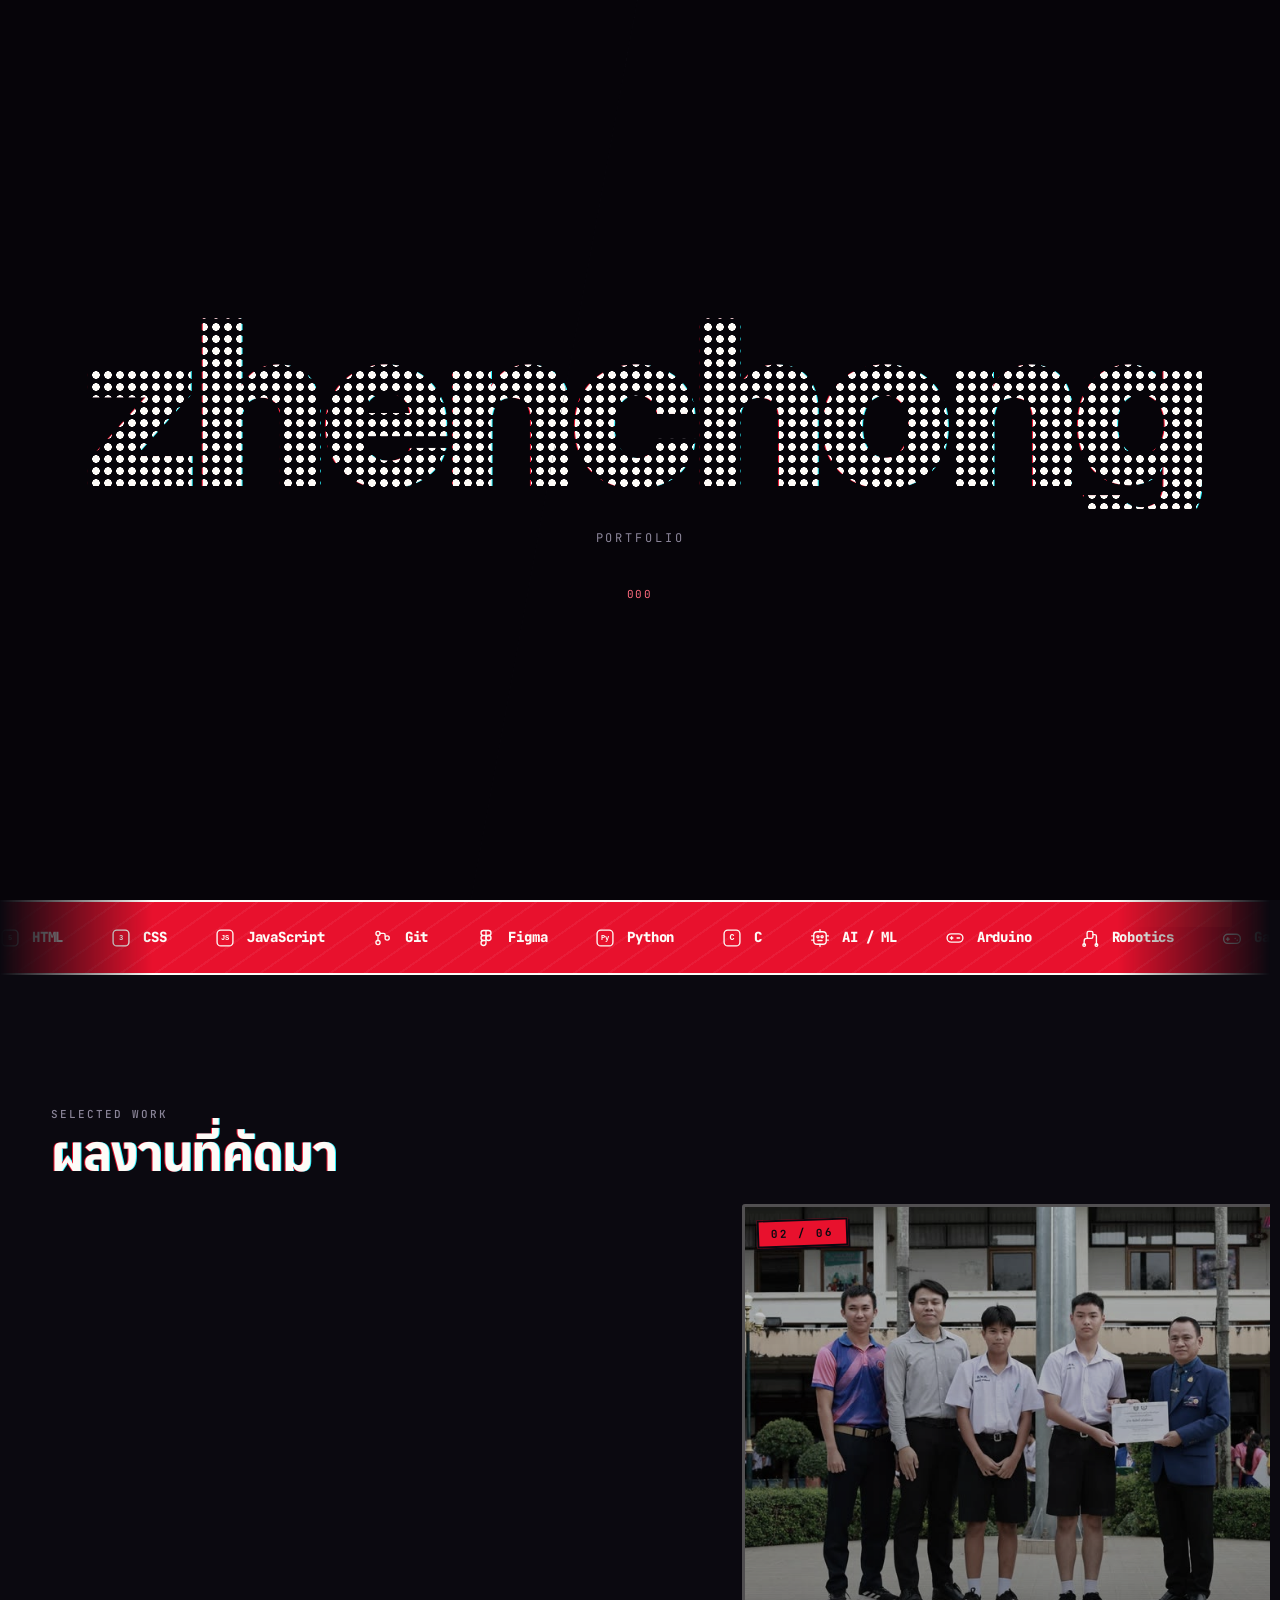
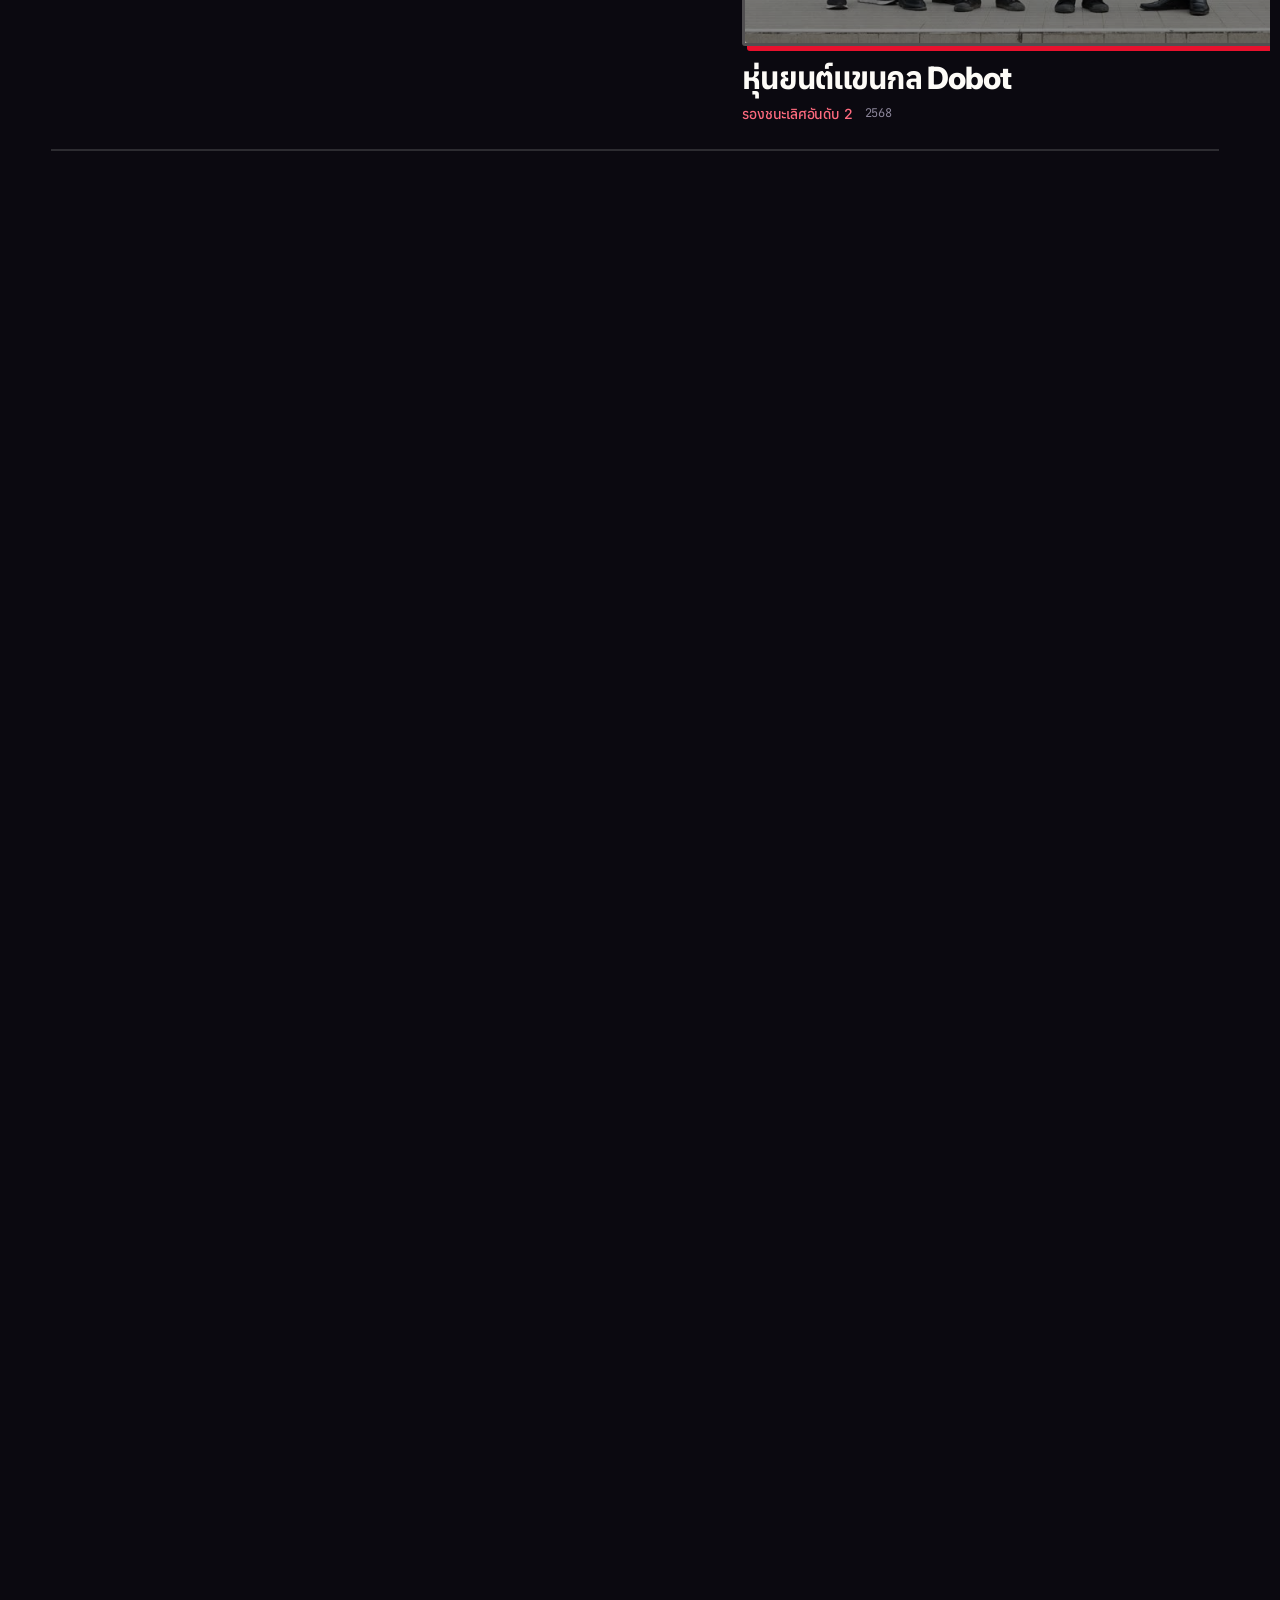
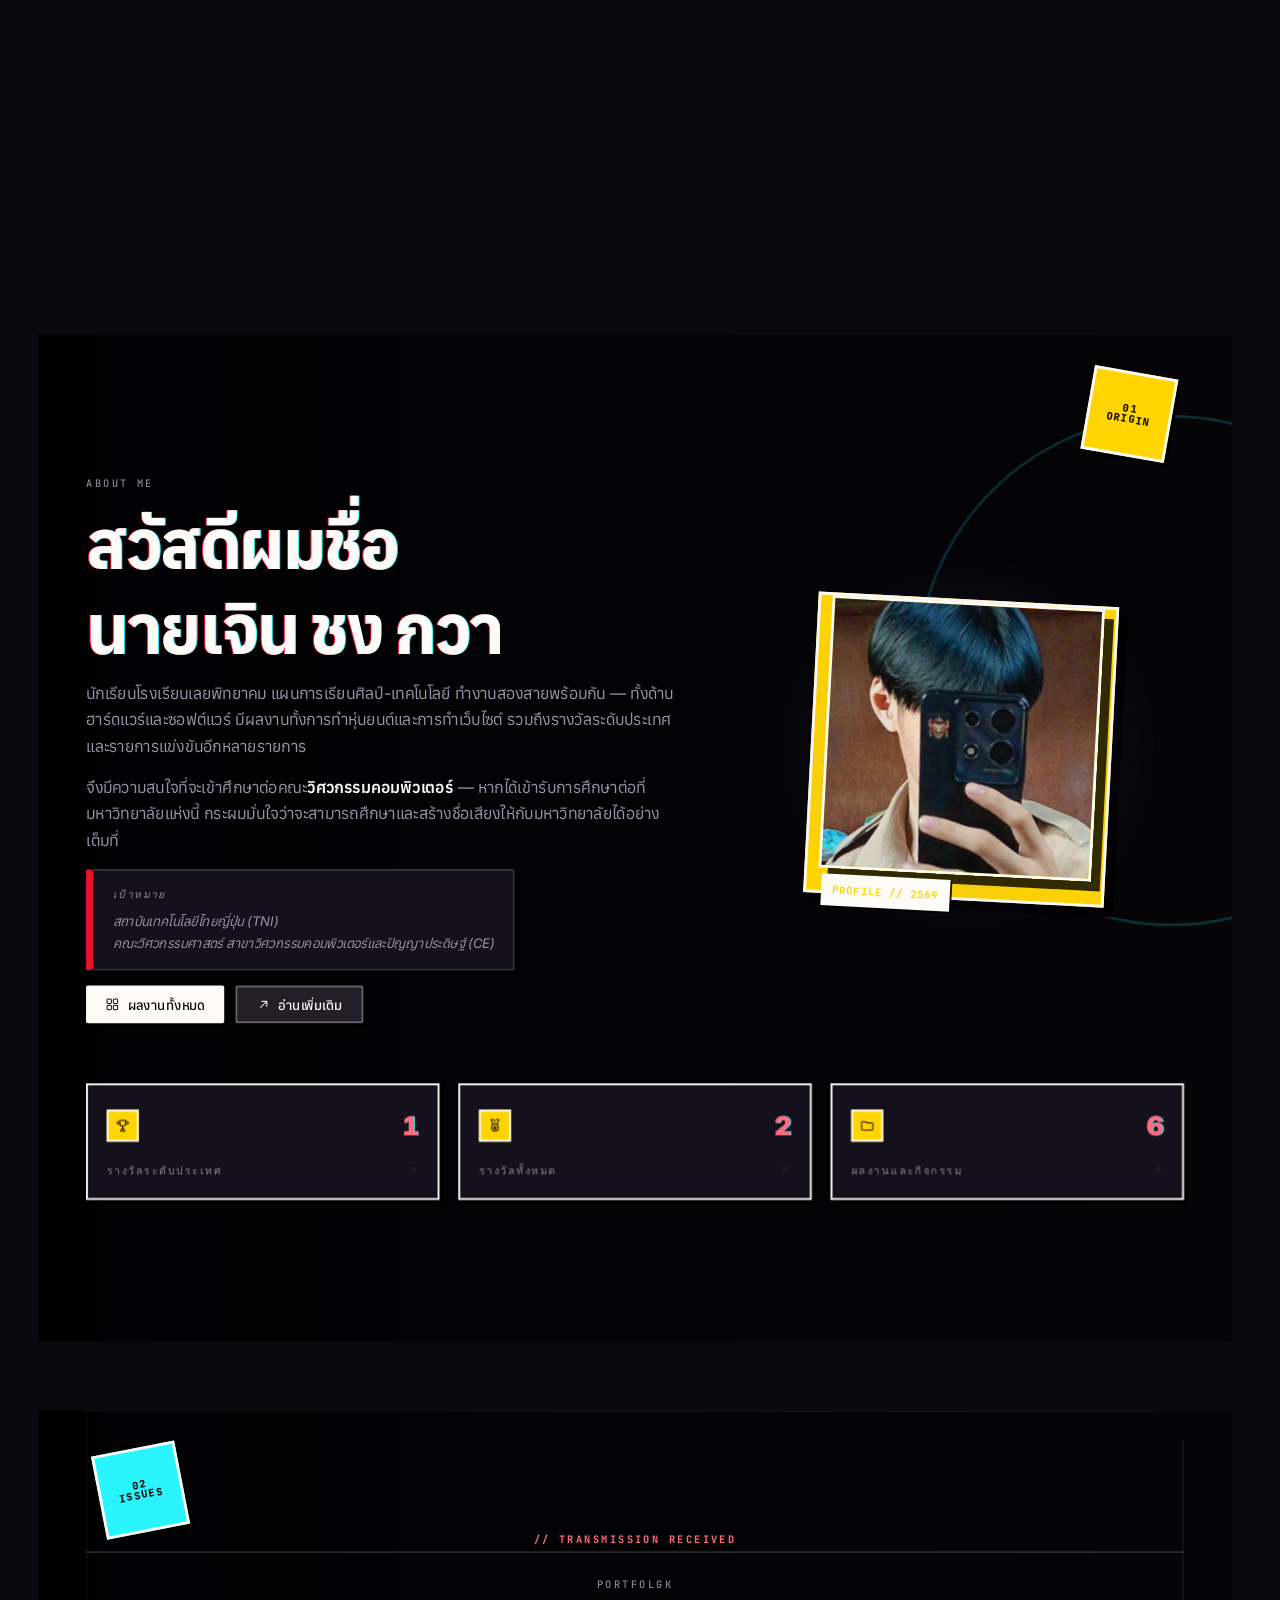
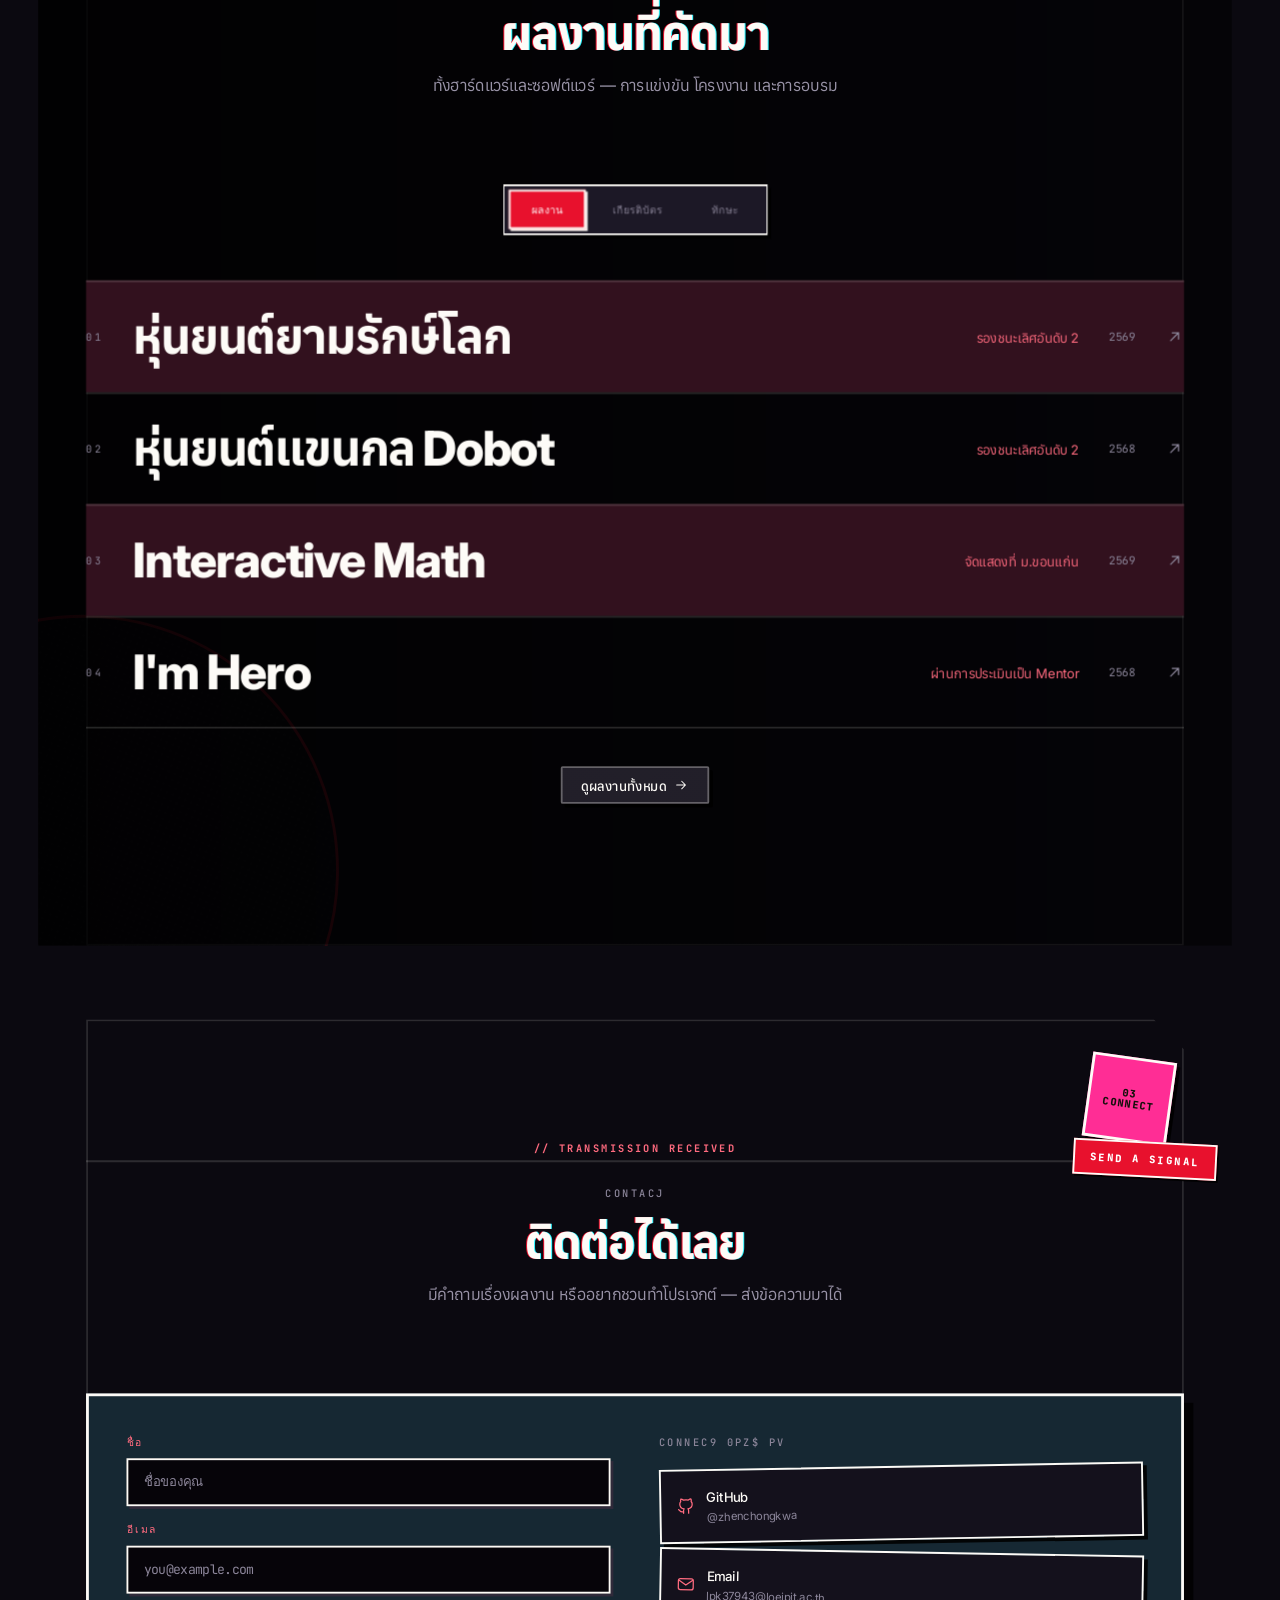
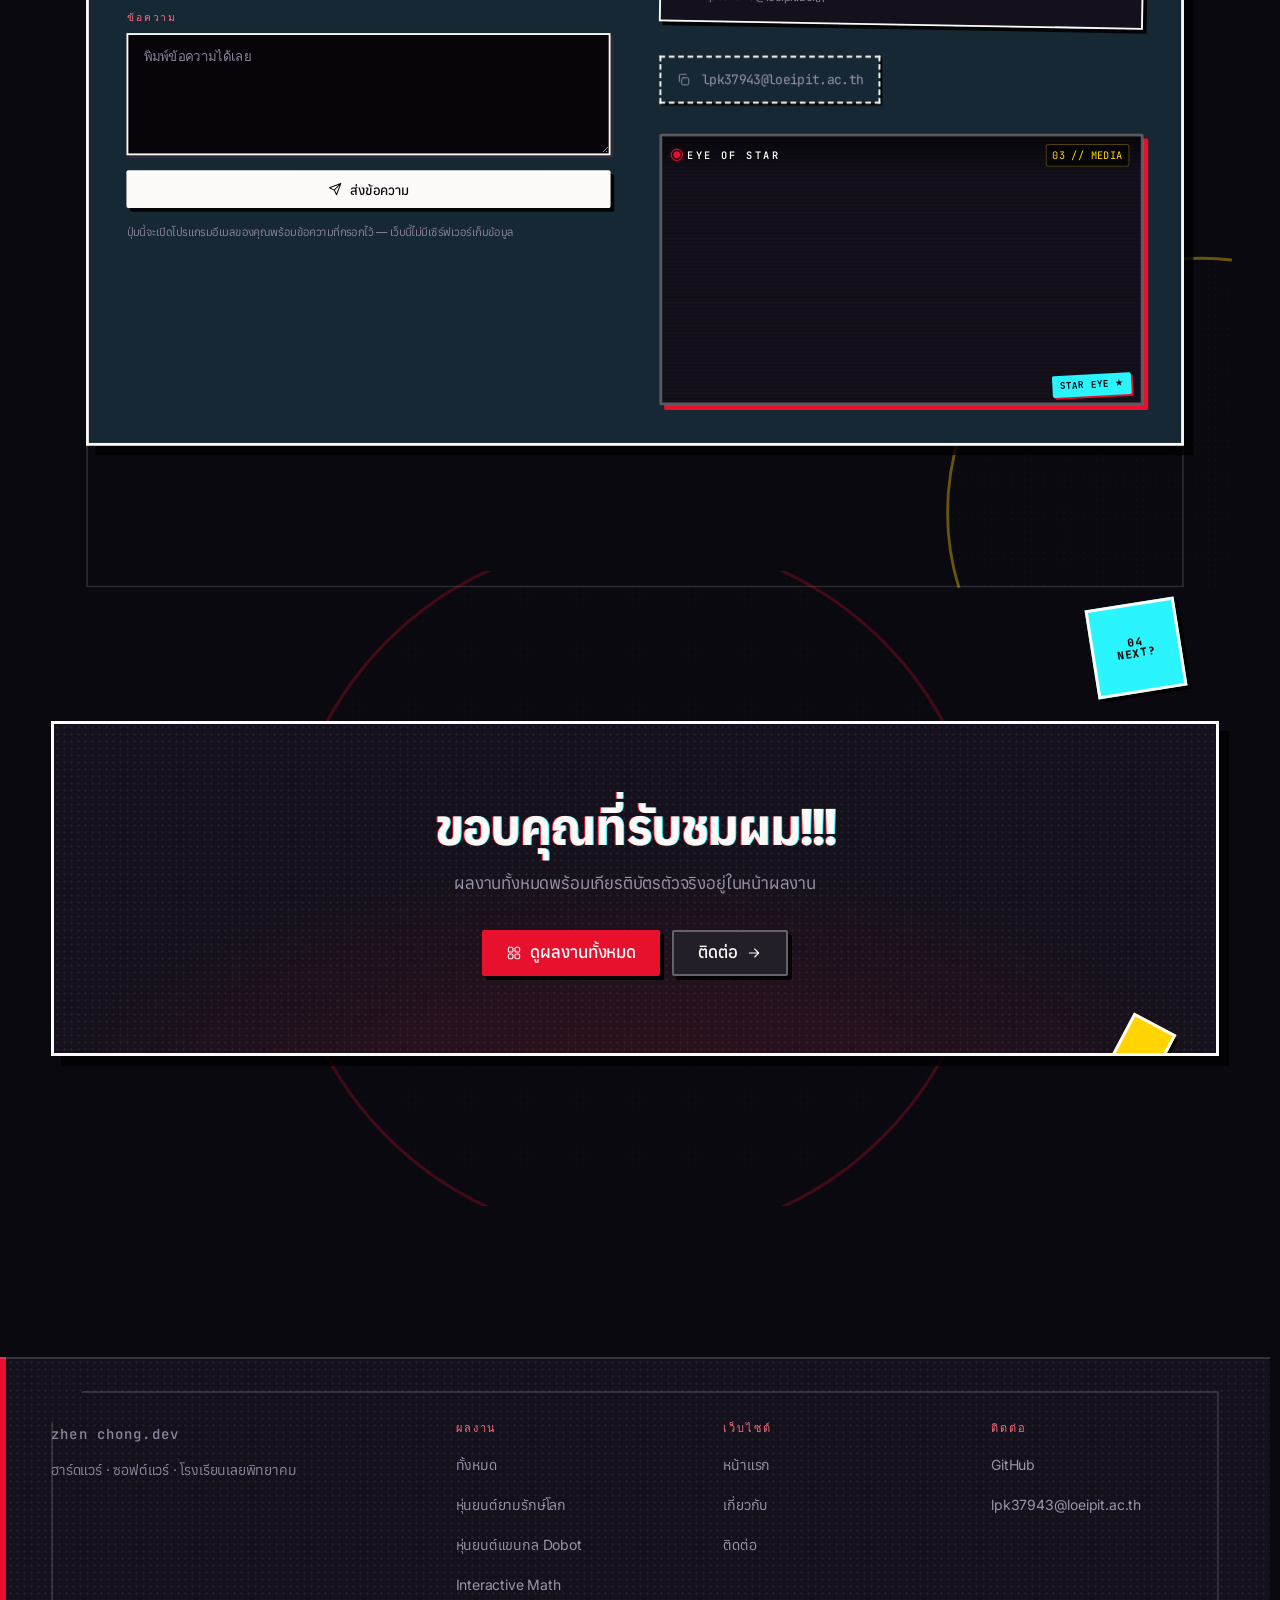
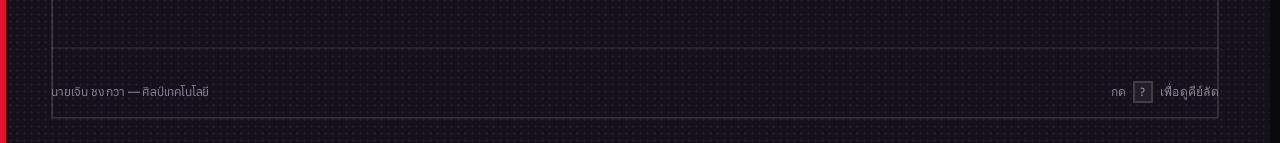
==== commit 3b39c2ee: "feat: add background videos and decorated components" ====
--- a/index.html
+++ b/index.html
@@ -148,6 +148,7 @@
        HERO
        ========================================================== -->
   <section class="hero" id="hero">
+
     <!-- data-par = ขยับคนละความเร็วกับหน้า (โค้ดอยู่ที่ modules/scenes.js)
          แสงสองก้อนใช้ค่าคนละเครื่องหมาย จึงสวนทางกันตอนเลื่อน ทำให้รู้สึกว่า
          อยู่คนละระยะลึก — ถ้าไปทางเดียวกันทั้งคู่จะดูเหมือนภาพเดียวที่เลื่อนเฉยๆ
@@ -317,7 +318,14 @@
   <!-- ==========================================================
        ABOUT
        ========================================================== -->
-  <section class="section comic-chapter comic-chapter--about" id="about">
+  <section class="section comic-chapter comic-chapter--about about-video-section" id="about">
+    <!-- วีดีโอพื้นหลัง — เล่นเฉพาะบล็อก About Me เท่านั้น -->
+    <video class="about-bg-video" autoplay muted loop playsinline aria-hidden="true">
+      <source src="assets/video/0903(1).mp4" type="video/mp4">
+    </video>
+    <!-- โทนมืดทับวีดีโอ — ช่วยให้ตัวหนังสืออ่านง่าย -->
+    <div class="about-video-overlay" aria-hidden="true"></div>
+
     <span class="chapter-mark chapter-mark--about" data-depth="0.12" aria-hidden="true">01<br>ORIGIN</span>
     <div class="container">
       <div class="split split--text-lead">
@@ -383,7 +391,14 @@
   <!-- ==========================================================
        SHOWCASE — สลับสามแท็บ
        ========================================================== -->
-  <section class="section section--ruled comic-chapter comic-chapter--work" id="work">
+  <section class="section section--ruled comic-chapter comic-chapter--work work-video-section" id="work">
+    <!-- วีดีโอพื้นหลัง — เล่นเฉพาะบล็อก Portfolio เท่านั้น -->
+    <video class="work-bg-video" autoplay muted loop playsinline aria-hidden="true">
+      <source src="assets/video/open eye.mp4" type="video/mp4">
+    </video>
+    <!-- โทนมืดทับวีดีโอ — ช่วยให้ตัวหนังสืออ่านง่าย -->
+    <div class="work-video-overlay" aria-hidden="true"></div>
+
     <span class="chapter-mark chapter-mark--work" data-depth="0.08" aria-hidden="true">02<br>ISSUES</span>
     <div class="container-wide">
 
@@ -482,6 +497,24 @@
             <span data-icon="copy"></span>
             <span data-site-email>lpk37943@loeipit.ac.th</span>
           </button>
+
+          <!-- การ์ดเล่นวีดีโอ eye of star ในโซน Contact — ตกแต่งสไตล์ไซเบอร์คอมิก -->
+          <div class="contact-video-card" data-reveal data-magnet>
+            <div class="video-card-header">
+              <span class="video-card-status">
+                <span class="video-live-dot"></span>
+                <span>EYE OF STAR</span>
+              </span>
+              <span class="video-card-tag">03 // MEDIA</span>
+            </div>
+
+            <video autoplay muted loop playsinline aria-label="Eye of star video">
+              <source src="assets/video/eye of star.mp4" type="video/mp4">
+            </video>
+
+            <div class="video-scanlines" aria-hidden="true"></div>
+            <span class="video-card-badge" aria-hidden="true">STAR EYE ★</span>
+          </div>
         </div>
 
       </div>
--- a/assets/css/components.css
+++ b/assets/css/components.css
@@ -5,6 +5,13 @@
    → ฟอร์ม → โซเชียล → lightbox → command palette → เคอร์เซอร์
    ========================================================================= */
 
+/* ============================================================================
+   NAV — แถบ pill ลอย ไม่ติดขอบบน (ตามเรฟ)
+
+   ต่างจาก header ทั่วไปตรงที่ตัว <header> เป็นแค่กรอบโปร่งใสเต็มความกว้าง
+   ส่วนที่มองเห็นคือ .nav ข้างในซึ่งเป็นแคปซูล — ทำแบบนี้เพื่อให้แคปซูลอยู่กลาง
+   และหดความกว้างได้เองตอน scroll โดยไม่ต้องขยับตัว header
+   ========================================================================= */
 /* ============================================================================
    NAV — แถบ pill ลอย ไม่ติดขอบบน (ตามเรฟ)
 
@@ -25,13 +32,6 @@
 
 .nav {
   pointer-events: auto;
-  /* ⚠ ต้องหัก --pad-x ออกสองข้าง ไม่ใช่ใช้ --w-content ดิบๆ
-
-     .container เอา padding ไว้ "ข้างใน" กล่อง 1600px (ขอบเนื้อหา = กลาง + pad)
-     ส่วน nav เอา padding ไว้ "ข้างนอก" ที่ .site-header (ขอบกล่อง = กลางเฉยๆ)
-     ถ้าให้ทั้งคู่กว้าง 1600px เท่ากัน ขอบซ้ายจะห่างกันเท่ากับ --pad-x พอดี
-     ซึ่งเห็นชัดเฉพาะจอที่กว้างกว่ากล่อง (วัดจริงที่ 1920px: ห่างกัน 42px)
-     จอแคบกว่านั้นไม่เห็นเพราะทั้งคู่ถูกบีบเต็มความกว้างอยู่แล้ว */
   max-width: calc(var(--w-content) - var(--pad-x) * 2);
   margin-inline: auto;
   display: flex;
@@ -50,14 +50,6 @@
     max-width    var(--dur-slow) var(--ease);
 }
 
-/* กระจกจะ "ติด" ก็ต่อเมื่อเลื่อนลงมาแล้ว — ตอนอยู่บนสุด nav ลอยเปล่าๆ บน hero
-   backdrop-filter ตอน scroll เท่านั้น เพราะมันกิน GPU ตลอดเวลาถ้าเปิดค้างไว้
-
-   ⚠ ห้ามใส่ max-width กลับมาที่นี่
-   เดิมแคปซูลหดลง 4rem ตอนเลื่อน ซึ่งดูดีเมื่อดูเฉพาะแถบ แต่มันทำให้ขอบซ้าย
-   ของ nav เลื่อนออกจากขอบของเนื้อหาข้างล่างทันทีที่คนเริ่มอ่าน — เส้นตั้ง
-   ที่เพิ่งจัดให้ตรงกันทั้งหน้าจะพังทุกครั้งที่ scroll (ดูกฎที่ tokens.css)
-   ความรู้สึก "แถบเปลี่ยนสถานะ" ยังได้ครบจากกระจก ขอบ และเงาที่ติดเข้ามา */
 .site-header[data-scrolled="true"] .nav {
   background: var(--surface-glass);
   border-color: var(--line);
@@ -83,8 +75,6 @@
 }
 @media (min-width: 52rem) { .nav-links { display: flex; } }
 
-/* ลิงก์ nav — ขีดใต้ตัว active เป็นเส้นสั้นๆ ใต้ตัวอักษรพอดี (ตามเรฟ)
-   ใช้ ::after ที่ scaleX จาก 0 เพื่อให้เส้นวิ่งออกจากกลาง ไม่ใช่โผล่มาทั้งเส้น */
 .nav-link {
   position: relative;
   padding: var(--s-2) var(--s-3);
@@ -112,7 +102,6 @@
 
 .nav-actions { display: flex; align-items: center; gap: var(--s-2); }
 
-/* ปุ่มเรียก command palette — โชว์คีย์ลัดไว้ในตัวปุ่มเลย (แบบ Linear) */
 .kbd-hint {
   display: none;
   align-items: center;
@@ -144,10 +133,6 @@
   color: var(--ink-soft);
 }
 
-/* ปุ่มไอคอนเปล่าใน nav — ใช้กับสวิตช์ธีม
-   ต้องแสดงทุกขนาดจอ ต่างจาก .kbd-hint ที่ซ่อนบนจอแคบ
-   เพราะสวิตช์ธีมเป็นฟีเจอร์ที่คนหาไม่เจอถ้าไม่มีปุ่มให้เห็น
-   (เดิมเรียกได้จาก command palette อย่างเดียว ซึ่งเท่ากับไม่มี สำหรับคนส่วนใหญ่) */
 .icon-btn {
   display: grid;
   place-items: center;
@@ -161,7 +146,6 @@
 .icon-btn:hover { border-color: var(--line-strong); color: var(--ink); }
 .icon-btn svg { width: 15px; height: 15px; }
 
-/* ปุ่มเปิดเมนูมือถือ — hamburger สามขีดที่แปลงเป็นกากบาท */
 .nav-toggle {
   display: grid;
   place-items: center;
@@ -184,11 +168,8 @@
 .nav-toggle[aria-expanded="true"] i:nth-child(2) { opacity: 0; }
 .nav-toggle[aria-expanded="true"] i:nth-child(3) { translate: 0 -5.5px; rotate: -45deg; }
 
-/* แผงเมนูมือถือ — ร่วงลงมาจากใต้แคปซูล
-   ใช้ grid-template-rows 0fr→1fr เพื่อ animate ความสูงโดยไม่ต้องรู้ค่าจริง */
 .nav-panel {
   pointer-events: auto;
-  /* กล่องเดียวกับ .nav ข้างบน — หักขอบสองข้างเหมือนกัน (เหตุผลอยู่ที่นั่น) */
   max-width: calc(var(--w-content) - var(--pad-x) * 2);
   margin: var(--s-2) auto 0;
   display: grid;
@@ -446,15 +427,17 @@
   padding-top: var(--s-2);
 }
 
-/* กรอบสื่อในการ์ด — เว้นขอบด้านในให้ภาพลอยอยู่ในการ์ดอีกที (ตามเรฟ) */
+/* กรอบสื่อในการ์ด — ตกแต่งขอบหนา เงานีออนเด้ง */
 .card-media {
   position: relative;
   margin: var(--s-3) var(--s-3) 0;
-  border-radius: var(--r-lg);
+  border-radius: var(--r-md);
   overflow: hidden;
   background: var(--bg-sunken);
-  border: var(--bw) solid var(--line-soft);
+  border: var(--bw-thick) solid var(--line-strong);
   aspect-ratio: 16 / 10;
+  box-shadow: 3px 3px 0 var(--accent);
+  transition: transform var(--dur) var(--ease), box-shadow var(--dur) var(--ease), border-color var(--dur) var(--ease);
 }
 .card-media img,
 .card-media video {
@@ -462,8 +445,13 @@
   object-fit: cover;
   transition: scale var(--dur-slow) var(--ease-out), opacity var(--dur) var(--ease);
 }
+.card:hover .card-media {
+  transform: translate3d(-2px, -2px, 0);
+  box-shadow: 6px 6px 0 var(--accent-bright);
+  border-color: var(--accent-bright);
+}
 .card:hover .card-media img,
-.card:hover .card-media video { scale: 1.04; }
+.card:hover .card-media video { scale: 1.06; }
 
 /* ป้ายหมวดมุมบนซ้ายของสื่อ */
 .card-tag {
@@ -471,17 +459,17 @@
   top: var(--s-3);
   left: var(--s-3);
   z-index: 2;
-  padding: 3px var(--s-2);
+  padding: 3px var(--s-3);
   border-radius: var(--r-xs);
-  background: rgba(8, 9, 10, .72);
-  -webkit-backdrop-filter: blur(8px);
-          backdrop-filter: blur(8px);
-  border: var(--bw) solid var(--line);
+  background: var(--accent);
+  border: var(--bw) solid #0b0910;
   font-family: var(--font-mono);
   font-size: var(--t-micro);
+  font-weight: 700;
   letter-spacing: .08em;
   text-transform: uppercase;
-  color: var(--ink-soft);
+  color: #0b0910;
+  box-shadow: 2px 2px 0 #0b0910;
 }
 
 /* ---------- เลขพาเนลมุมบนขวาของสื่อ ----------
--- a/assets/css/pages.css
+++ b/assets/css/pages.css
@@ -42,6 +42,62 @@
   /* เว้นบนให้พ้นแถบ nav — nav สูง 56px บวก padding 20px บน-ล่าง = 96px */
   padding: clamp(6.5rem, 14vh, 9.5rem) 0 clamp(var(--s-10), 8vh, var(--s-20));
   overflow: hidden;
+}
+
+/* วีดีโอพื้นหลัง About Me — สร้าง stacking context + overflow hidden ให้วีดีโอไม่หลุด */
+.about-video-section {
+  position: relative;
+  isolation: isolate;
+  overflow: hidden;
+}
+
+/* วีดีโอพื้นหลัง — เต็มบล็อก About Me อยู่ใต้เนื้อหาทุกชั้น */
+.about-bg-video {
+  position: absolute;
+  inset: 0;
+  width: 100%;
+  height: 100%;
+  object-fit: cover;
+  z-index: -1;
+  pointer-events: none;
+}
+
+/* โทนมืดทับวีดีโอ — gradient จากซ้ายมืดไปขวาอ่อน ให้ฝั่งข้อความอ่านง่ายกว่าฝั่งรูป */
+.about-video-overlay {
+  position: absolute;
+  inset: 0;
+  z-index: 0;
+  pointer-events: none;
+  background:
+    linear-gradient(90deg, rgba(0,0,0,.78) 0%, rgba(0,0,0,.55) 50%, rgba(0,0,0,.35) 100%),
+    rgba(0,0,0,.25);
+}
+
+/* วีดีโอพื้นหลัง Portfolio — stacking context + overflow hidden */
+.work-video-section {
+  position: relative;
+  isolation: isolate;
+  overflow: hidden;
+}
+
+.work-bg-video {
+  position: absolute;
+  inset: 0;
+  width: 100%;
+  height: 100%;
+  object-fit: cover;
+  z-index: -1;
+  pointer-events: none;
+}
+
+.work-video-overlay {
+  position: absolute;
+  inset: 0;
+  z-index: 0;
+  pointer-events: none;
+  background:
+    linear-gradient(90deg, rgba(0,0,0,.78) 0%, rgba(0,0,0,.55) 50%, rgba(0,0,0,.35) 100%),
+    rgba(0,0,0,.25);
 }
 
 
@@ -1123,6 +1179,123 @@
 .copy-mail:hover { border-color: var(--accent); color: var(--ink); translate: 2px 2px; box-shadow: none; }
 .copy-mail svg { width: 15px; height: 15px; }
 
+/* การ์ดเล่นวีดีโอฝั่งขวาของ Contact — ตกแต่งสไตล์ไซเบอร์คอมิก */
+.contact-video-card {
+  position: relative;
+  width: 100%;
+  aspect-ratio: 16 / 9;
+  margin-top: var(--s-4);
+  border: var(--bw-thick) solid var(--line-strong);
+  border-radius: var(--r-md);
+  background: var(--surface);
+  box-shadow: 5px 5px 0 var(--accent);
+  overflow: hidden;
+  transition: transform var(--dur) var(--ease), box-shadow var(--dur) var(--ease), border-color var(--dur) var(--ease);
+}
+.contact-video-card:hover {
+  transform: translate(-3px, -3px);
+  box-shadow: 8px 8px 0 var(--accent-bright);
+  border-color: var(--accent-bright);
+}
+.contact-video-card video {
+  width: 100%;
+  height: 100%;
+  object-fit: cover;
+  display: block;
+}
+
+/* แถบ HUD ด้านบนวิดีโอ */
+.video-card-header {
+  position: absolute;
+  top: 0;
+  left: 0;
+  right: 0;
+  z-index: 2;
+  display: flex;
+  align-items: center;
+  justify-content: space-between;
+  padding: var(--s-2) var(--s-3);
+  background: linear-gradient(180deg, rgba(6, 4, 9, 0.85) 0%, rgba(6, 4, 9, 0) 100%);
+  pointer-events: none;
+}
+.video-card-status {
+  display: inline-flex;
+  align-items: center;
+  gap: var(--s-2);
+  font-family: var(--font-mono);
+  font-size: var(--t-micro);
+  font-weight: 600;
+  letter-spacing: var(--track-label);
+  color: var(--ink);
+  text-shadow: 0 1px 3px rgba(0, 0, 0, 0.8);
+}
+.video-live-dot {
+  position: relative;
+  width: 7px;
+  height: 7px;
+  border-radius: 50%;
+  background: var(--accent);
+  box-shadow: 0 0 8px var(--accent);
+}
+.video-live-dot::after {
+  content: "";
+  position: absolute;
+  inset: -3px;
+  border-radius: 50%;
+  border: 1px solid var(--accent);
+  animation: pulse-ring 1.8s var(--ease) infinite;
+}
+@keyframes pulse-ring {
+  0% { transform: scale(0.8); opacity: 1; }
+  100% { transform: scale(2.2); opacity: 0; }
+}
+.video-card-tag {
+  font-family: var(--font-mono);
+  font-size: var(--t-micro);
+  color: var(--hue-motion);
+  background: rgba(0, 0, 0, 0.6);
+  padding: 2px 6px;
+  border-radius: 3px;
+  border: 1px solid rgba(255, 212, 0, 0.3);
+}
+
+/* เอฟเฟกต์ Scanlines หน้าจอมอนิเตอร์ */
+.video-scanlines {
+  position: absolute;
+  inset: 0;
+  z-index: 1;
+  pointer-events: none;
+  background: linear-gradient(
+    rgba(18, 16, 16, 0) 50%, 
+    rgba(0, 0, 0, 0.25) 50%
+  );
+  background-size: 100% 4px;
+  opacity: 0.6;
+}
+
+/* ป้ายสติกเกอร์ประดับมุมล่าง */
+.video-card-badge {
+  position: absolute;
+  bottom: 8px;
+  right: 10px;
+  z-index: 2;
+  font-family: var(--font-mono);
+  font-size: 10px;
+  font-weight: 700;
+  color: #0b0910;
+  background: var(--accent-bright);
+  padding: 3px 8px;
+  border-radius: 2px;
+  box-shadow: 2px 2px 0 var(--accent);
+  transform: rotate(-3deg);
+  pointer-events: none;
+  letter-spacing: 0.5px;
+  transition: transform var(--dur) var(--ease);
+}
+.contact-video-card:hover .video-card-badge {
+  transform: rotate(0deg) scale(1.05);
+}
+
 /* ============================================================================
    หน้ารวมผลงาน — แถบกรองหมวด
    ========================================================================= */
@@ -1903,35 +2076,76 @@
   margin-inline: clamp(var(--s-4), 2vw, var(--s-8));
 }
 
-/* ---------- ตัวแผง ---------- */
+/* ---------- ตัวแผงกรอบรูปใน Selected Work ---------- */
 .reel-shot {
   position: relative;
   aspect-ratio: 4 / 3;
   overflow: hidden;
-  border: var(--bw) solid var(--line);
+  border: var(--bw-thick) solid var(--line-strong);
   border-radius: var(--r-lg);
   background: var(--bg-sunken);
-  box-shadow: var(--shadow-lg);
-}
+  box-shadow: 5px 5px 0 var(--accent);
+  transition: transform var(--dur) var(--ease), box-shadow var(--dur) var(--ease), border-color var(--dur) var(--ease);
+}
+
+/* วิกเน็ตเงาจางด้านล่างกรอบรูปเพื่อมิติความลึก */
+.reel-shot::after {
+  content: "";
+  position: absolute;
+  inset: 0;
+  pointer-events: none;
+  z-index: 1;
+  background: linear-gradient(180deg, rgba(11, 9, 16, 0.15) 0%, rgba(11, 9, 16, 0.65) 100%);
+  opacity: 0.7;
+  transition: opacity var(--dur) var(--ease);
+}
+
 .reel-shot img {
   width: 100%; height: 100%;
   object-fit: cover;
+  transition: transform var(--dur-slow) var(--ease-out), filter var(--dur) var(--ease);
   /* แผงที่ยังไม่ถึงกลางจอถูกหรี่ไว้ ให้ตารู้ว่าอันไหนคือ "อันที่กำลังดูอยู่"
      --reel-focus เขียนโดย reel.js เป็น 0→1 ตามระยะห่างจากกลางจอ */
   filter: saturate(calc(.25 + var(--reel-focus, 1) * .75));
 }
 
+/* เอฟเฟกต์ตอบสนองตอนเมาส์ชี้บนการ์ด */
+.reel-panel:hover .reel-shot {
+  transform: translate3d(-3px, -3px, 0);
+  box-shadow: 8px 8px 0 var(--accent-bright);
+  border-color: var(--accent-bright);
+}
+
+.reel-panel:hover .reel-shot img {
+  transform: scale(1.06);
+}
+
+.reel-panel:hover .reel-shot::after {
+  opacity: 0.35;
+}
+
+/* ป้ายหมายเลขลำดับรูปสไตล์สติกเกอร์คอมิก */
 .reel-no {
   position: absolute;
   top: var(--s-3); left: var(--s-3);
   z-index: 2;
   font-family: var(--font-mono);
   font-size: var(--t-micro);
+  font-weight: 700;
   letter-spacing: var(--track-label);
-  padding: 3px var(--s-2);
-  background: var(--bg);
-  border: var(--bw) solid var(--line);
-  color: var(--ink-soft);
+  padding: 3px var(--s-3);
+  background: var(--accent);
+  border: var(--bw) solid #0b0910;
+  border-radius: var(--r-xs);
+  color: #0b0910;
+  box-shadow: 2px 2px 0 #0b0910;
+  transform: rotate(-2deg);
+  transition: transform var(--dur) var(--ease), background var(--dur) var(--ease);
+}
+
+.reel-panel:hover .reel-no {
+  transform: rotate(0deg) scale(1.08);
+  background: var(--accent-bright);
 }
 
 .reel-body { display: flex; flex-direction: column; gap: var(--s-2); }
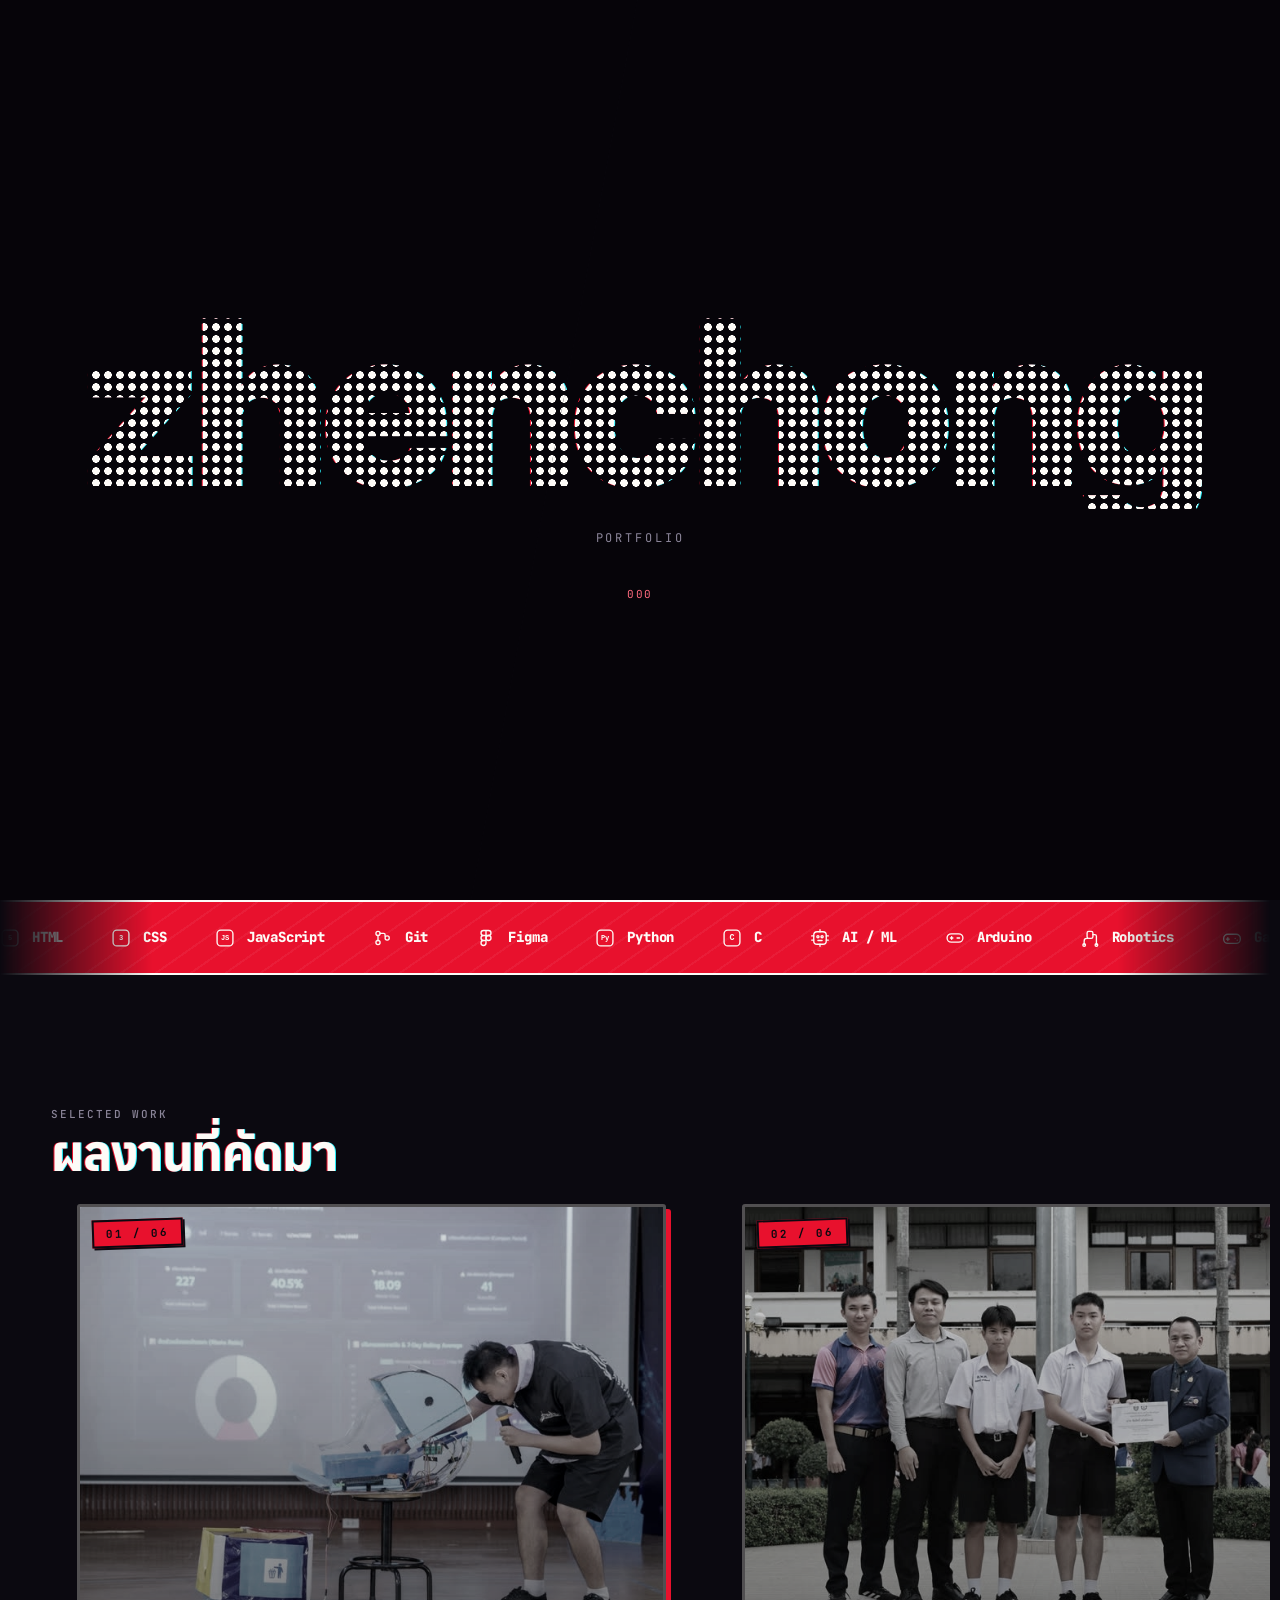
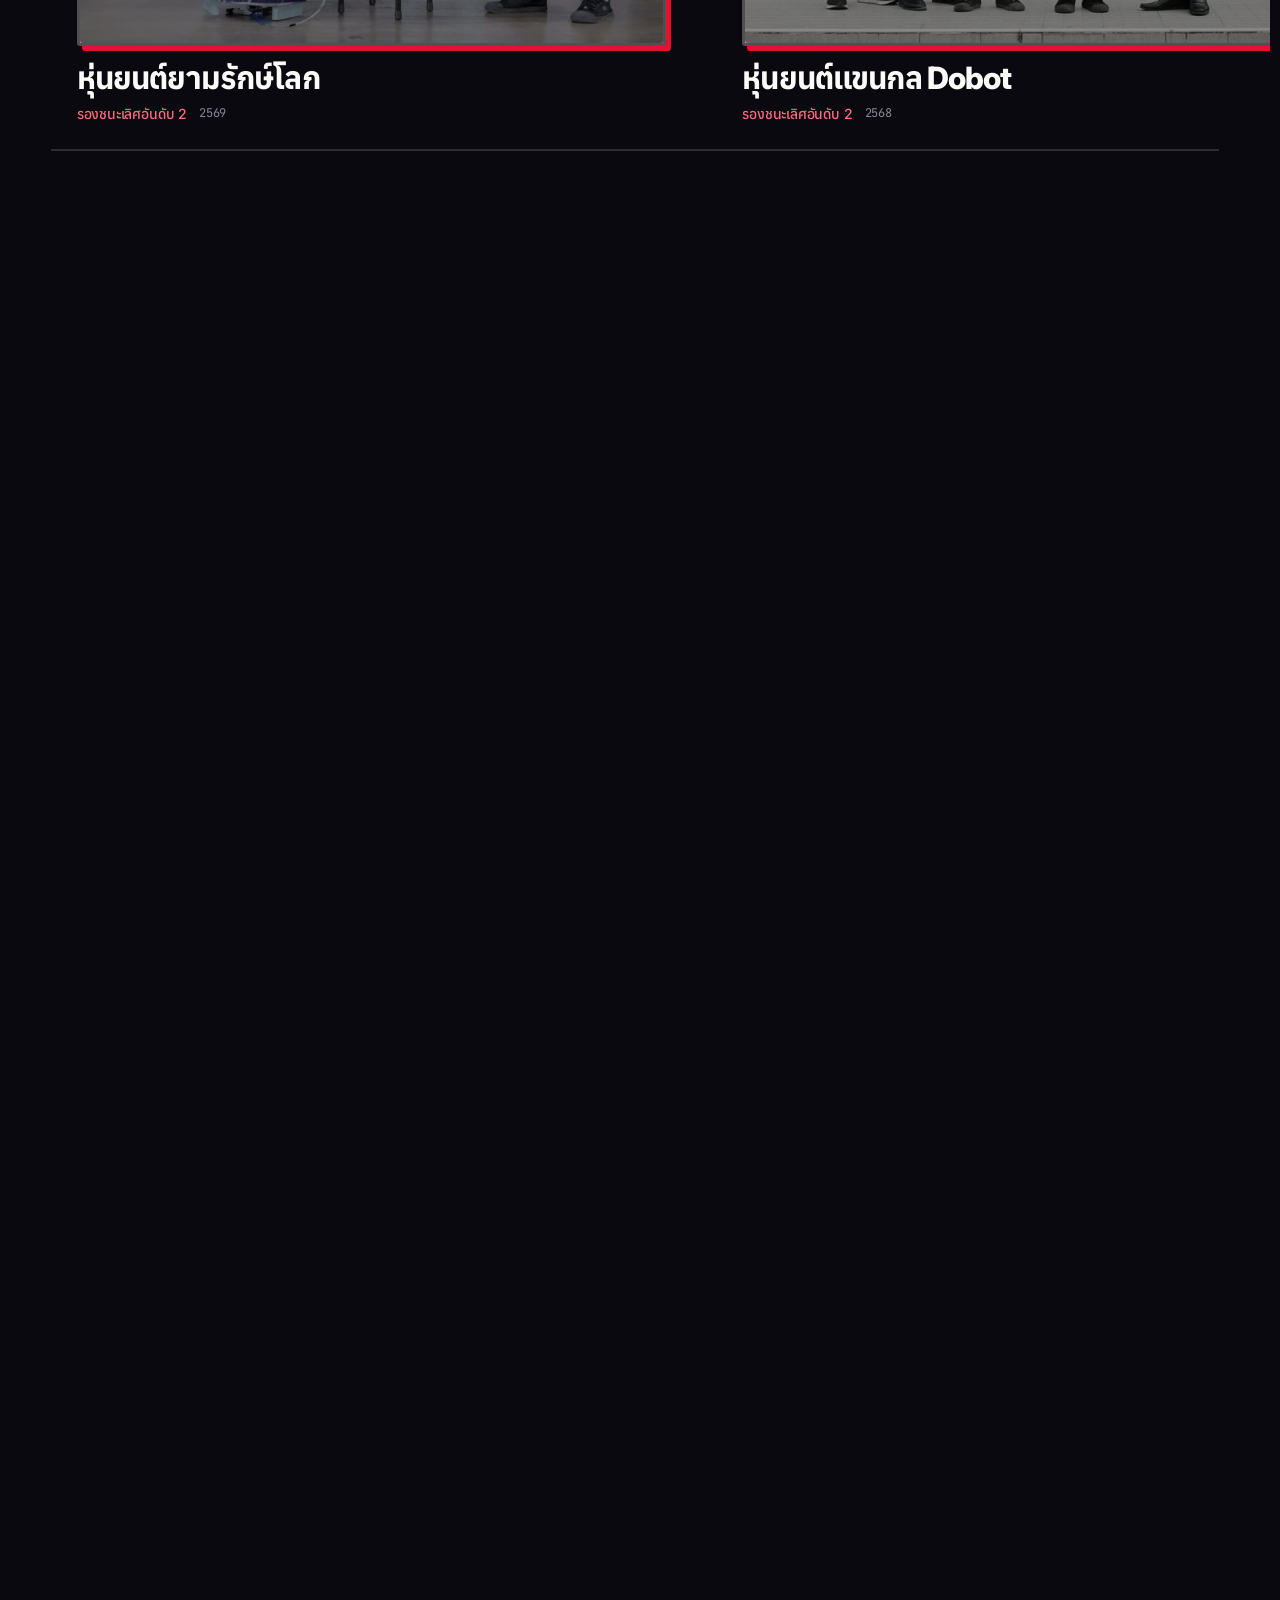
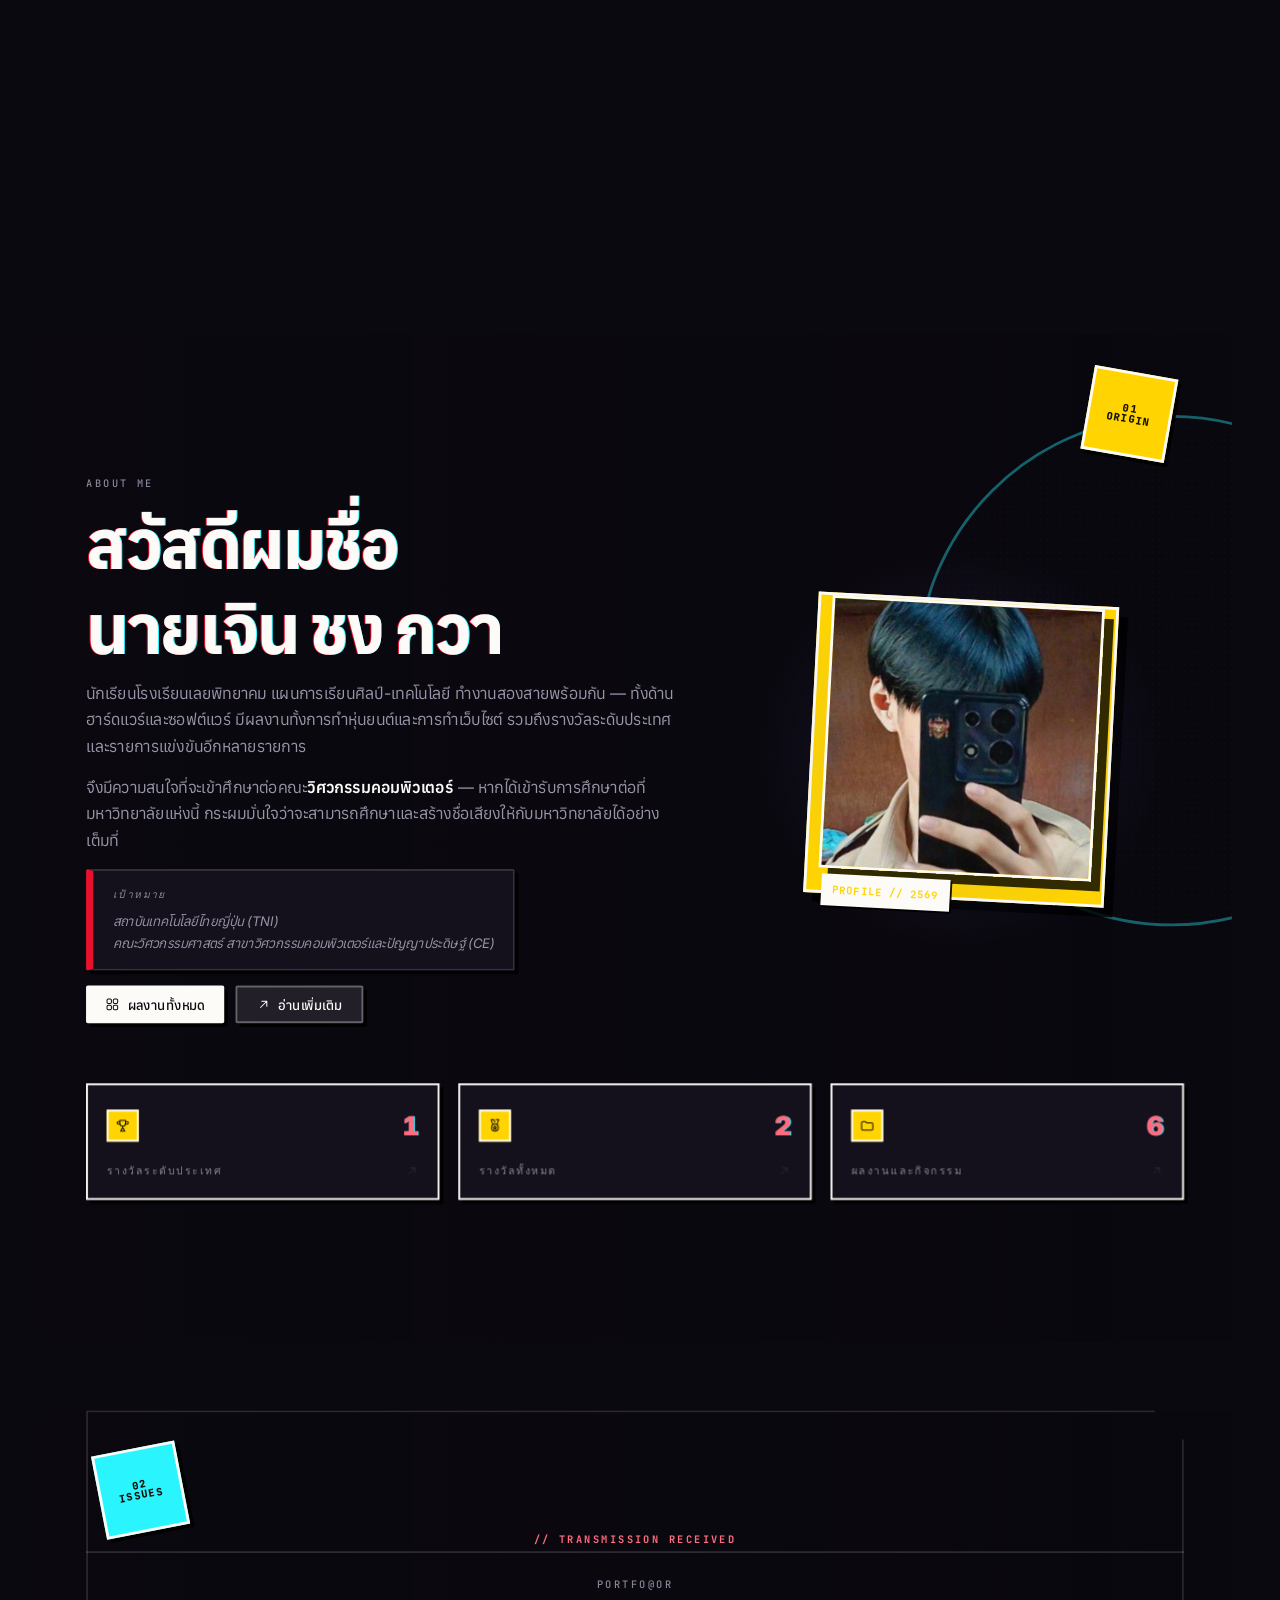
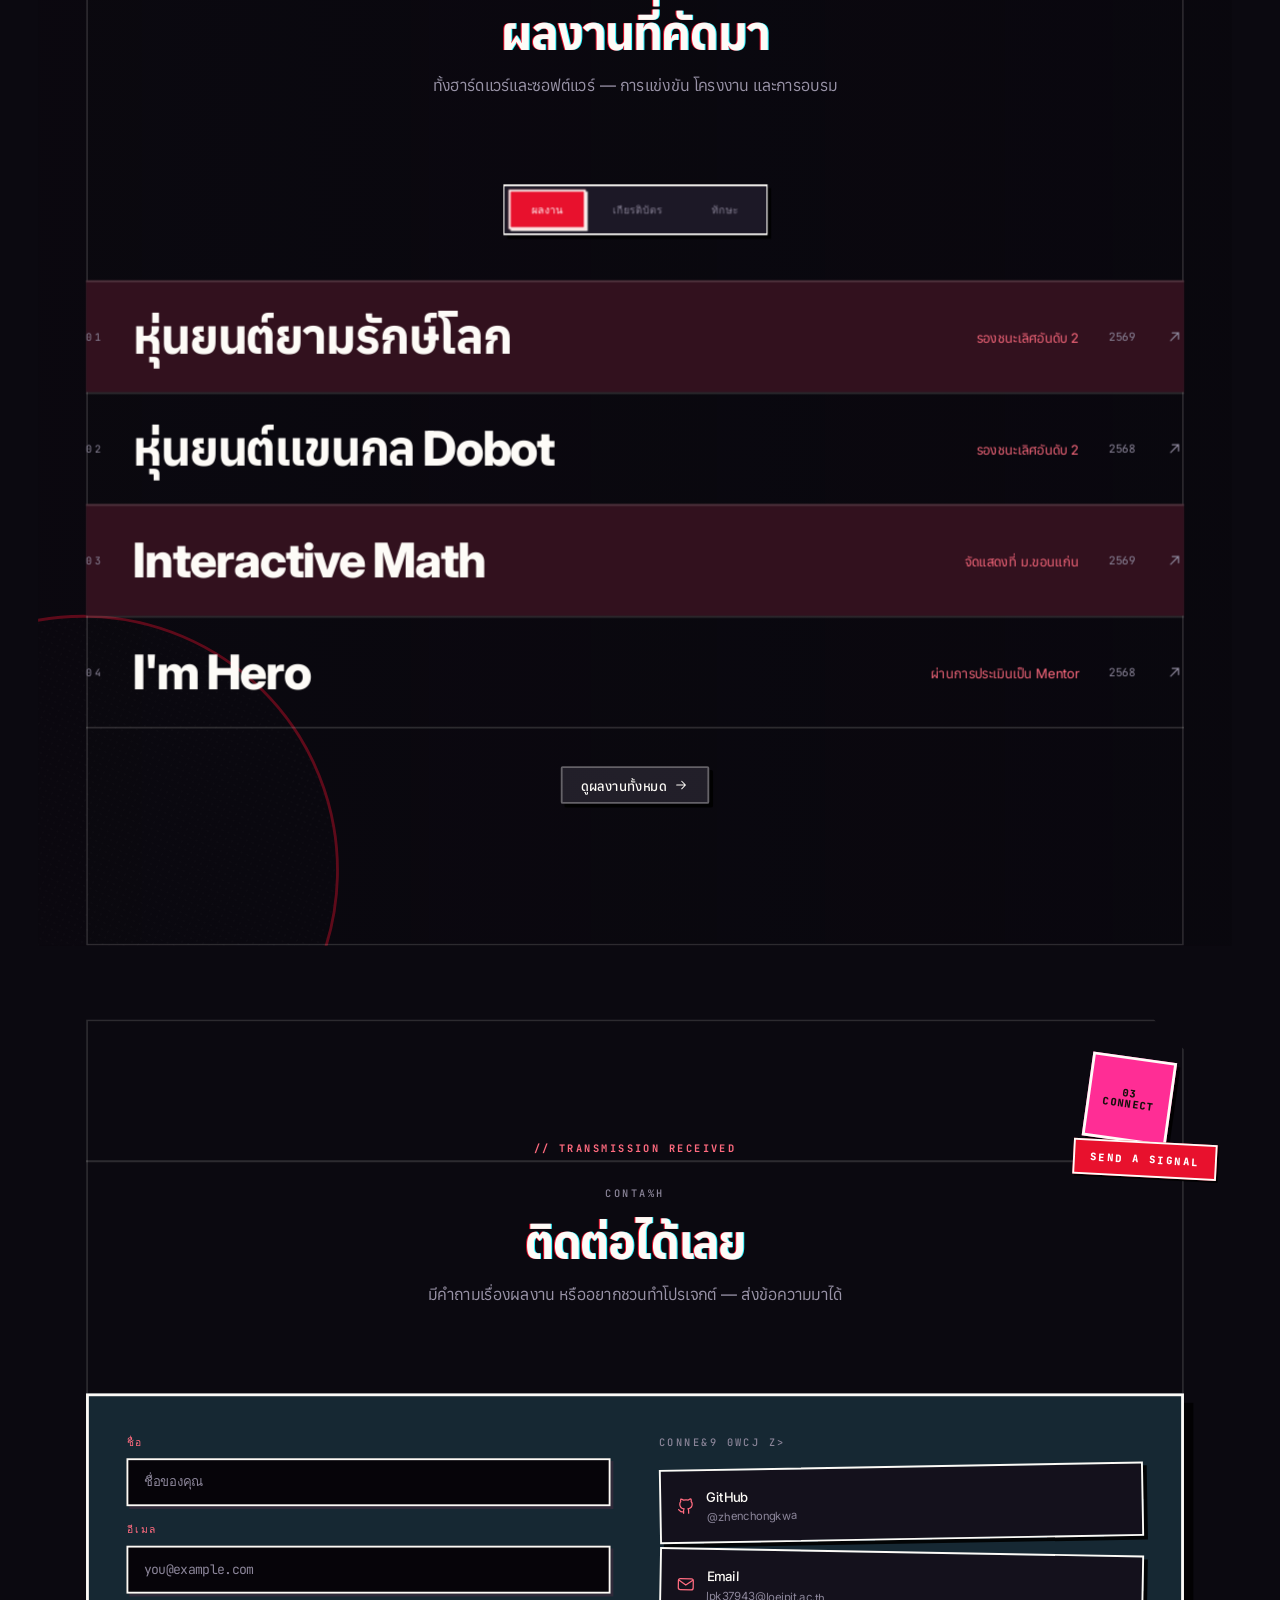
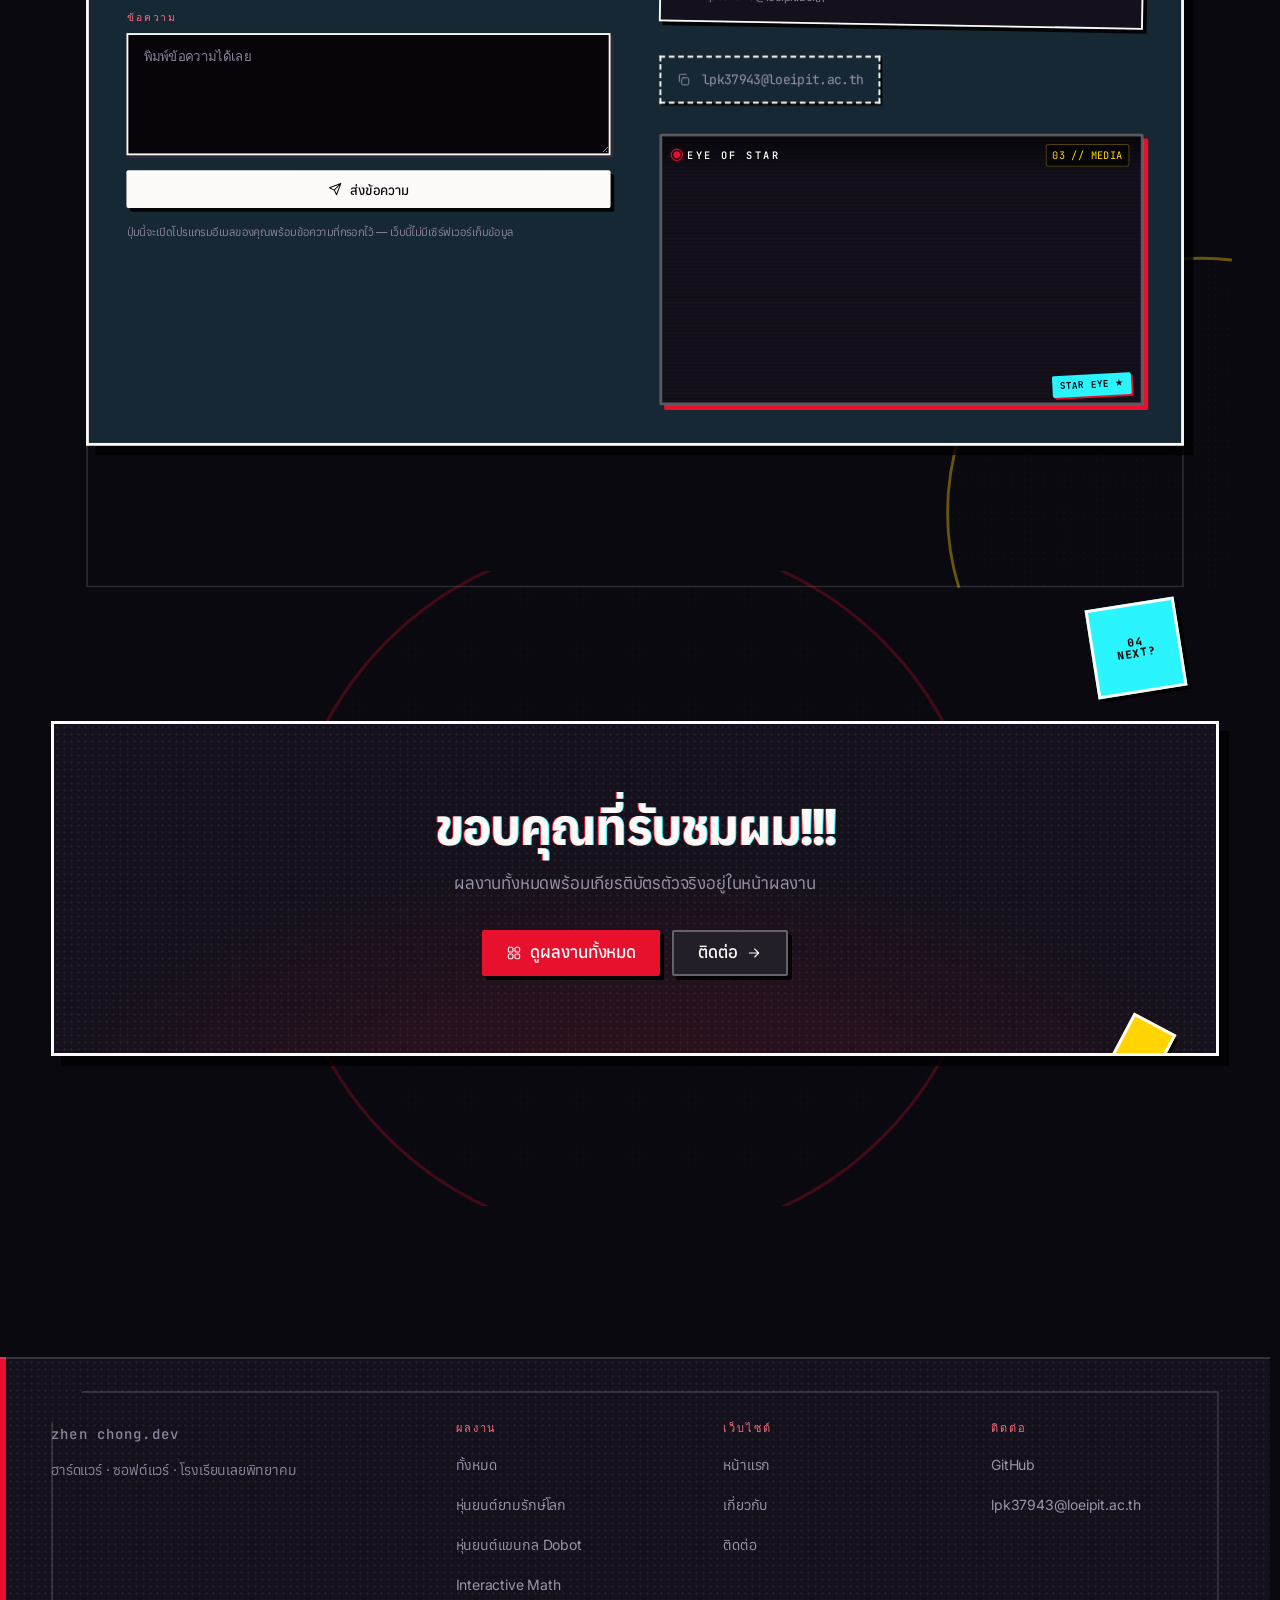
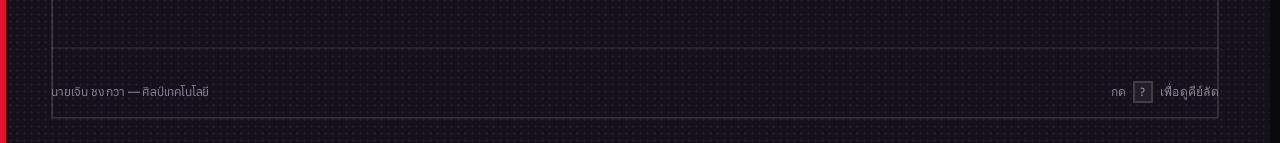
==== commit 9aa10ae7: "fix: rename video files to web-safe names without spaces or parentheses and add .nojekyll for GitHub" ====
--- a/index.html
+++ b/index.html
@@ -321,7 +321,7 @@
   <section class="section comic-chapter comic-chapter--about about-video-section" id="about">
     <!-- วีดีโอพื้นหลัง — เล่นเฉพาะบล็อก About Me เท่านั้น -->
     <video class="about-bg-video" autoplay muted loop playsinline aria-hidden="true">
-      <source src="assets/video/0903(1).mp4" type="video/mp4">
+      <source src="assets/video/video-01.mp4" type="video/mp4">
     </video>
     <!-- โทนมืดทับวีดีโอ — ช่วยให้ตัวหนังสืออ่านง่าย -->
     <div class="about-video-overlay" aria-hidden="true"></div>
@@ -394,7 +394,7 @@
   <section class="section section--ruled comic-chapter comic-chapter--work work-video-section" id="work">
     <!-- วีดีโอพื้นหลัง — เล่นเฉพาะบล็อก Portfolio เท่านั้น -->
     <video class="work-bg-video" autoplay muted loop playsinline aria-hidden="true">
-      <source src="assets/video/open eye.mp4" type="video/mp4">
+      <source src="assets/video/open-eye.mp4" type="video/mp4">
     </video>
     <!-- โทนมืดทับวีดีโอ — ช่วยให้ตัวหนังสืออ่านง่าย -->
     <div class="work-video-overlay" aria-hidden="true"></div>
@@ -509,7 +509,7 @@
             </div>
 
             <video autoplay muted loop playsinline aria-label="Eye of star video">
-              <source src="assets/video/eye of star.mp4" type="video/mp4">
+              <source src="assets/video/eye-of-star.mp4" type="video/mp4">
             </video>
 
             <div class="video-scanlines" aria-hidden="true"></div>
--- a/assets/css/pages.css
+++ b/assets/css/pages.css
@@ -44,60 +44,43 @@
   overflow: hidden;
 }
 
-/* วีดีโอพื้นหลัง About Me — สร้าง stacking context + overflow hidden ให้วีดีโอไม่หลุด */
-.about-video-section {
+/* วีดีโอพื้นหลัง About Me & Portfolio — stacking context + overflow hidden */
+.about-video-section,
+.work-video-section {
   position: relative;
   isolation: isolate;
   overflow: hidden;
 }
 
-/* วีดีโอพื้นหลัง — เต็มบล็อก About Me อยู่ใต้เนื้อหาทุกชั้น */
-.about-bg-video {
+.about-video-section > .container,
+.work-video-section > .container-wide {
+  position: relative;
+  z-index: 2;
+}
+
+.about-bg-video,
+.work-bg-video {
   position: absolute;
   inset: 0;
   width: 100%;
   height: 100%;
   object-fit: cover;
+  z-index: -2;
+  pointer-events: none;
+  opacity: 0.32;
+  filter: brightness(0.45) contrast(1.15);
+}
+
+/* โทนมืดทับวีดีโอ — ป้องกันภาพแข่งกับตัวหนังสือ */
+.about-video-overlay,
+.work-video-overlay {
+  position: absolute;
+  inset: 0;
   z-index: -1;
   pointer-events: none;
-}
-
-/* โทนมืดทับวีดีโอ — gradient จากซ้ายมืดไปขวาอ่อน ให้ฝั่งข้อความอ่านง่ายกว่าฝั่งรูป */
-.about-video-overlay {
-  position: absolute;
-  inset: 0;
-  z-index: 0;
-  pointer-events: none;
   background:
-    linear-gradient(90deg, rgba(0,0,0,.78) 0%, rgba(0,0,0,.55) 50%, rgba(0,0,0,.35) 100%),
-    rgba(0,0,0,.25);
-}
-
-/* วีดีโอพื้นหลัง Portfolio — stacking context + overflow hidden */
-.work-video-section {
-  position: relative;
-  isolation: isolate;
-  overflow: hidden;
-}
-
-.work-bg-video {
-  position: absolute;
-  inset: 0;
-  width: 100%;
-  height: 100%;
-  object-fit: cover;
-  z-index: -1;
-  pointer-events: none;
-}
-
-.work-video-overlay {
-  position: absolute;
-  inset: 0;
-  z-index: 0;
-  pointer-events: none;
-  background:
-    linear-gradient(90deg, rgba(0,0,0,.78) 0%, rgba(0,0,0,.55) 50%, rgba(0,0,0,.35) 100%),
-    rgba(0,0,0,.25);
+    linear-gradient(90deg, rgba(11, 9, 16, 0.85) 0%, rgba(11, 9, 16, 0.65) 50%, rgba(11, 9, 16, 0.45) 100%),
+    rgba(6, 4, 9, 0.35);
 }
 
 
